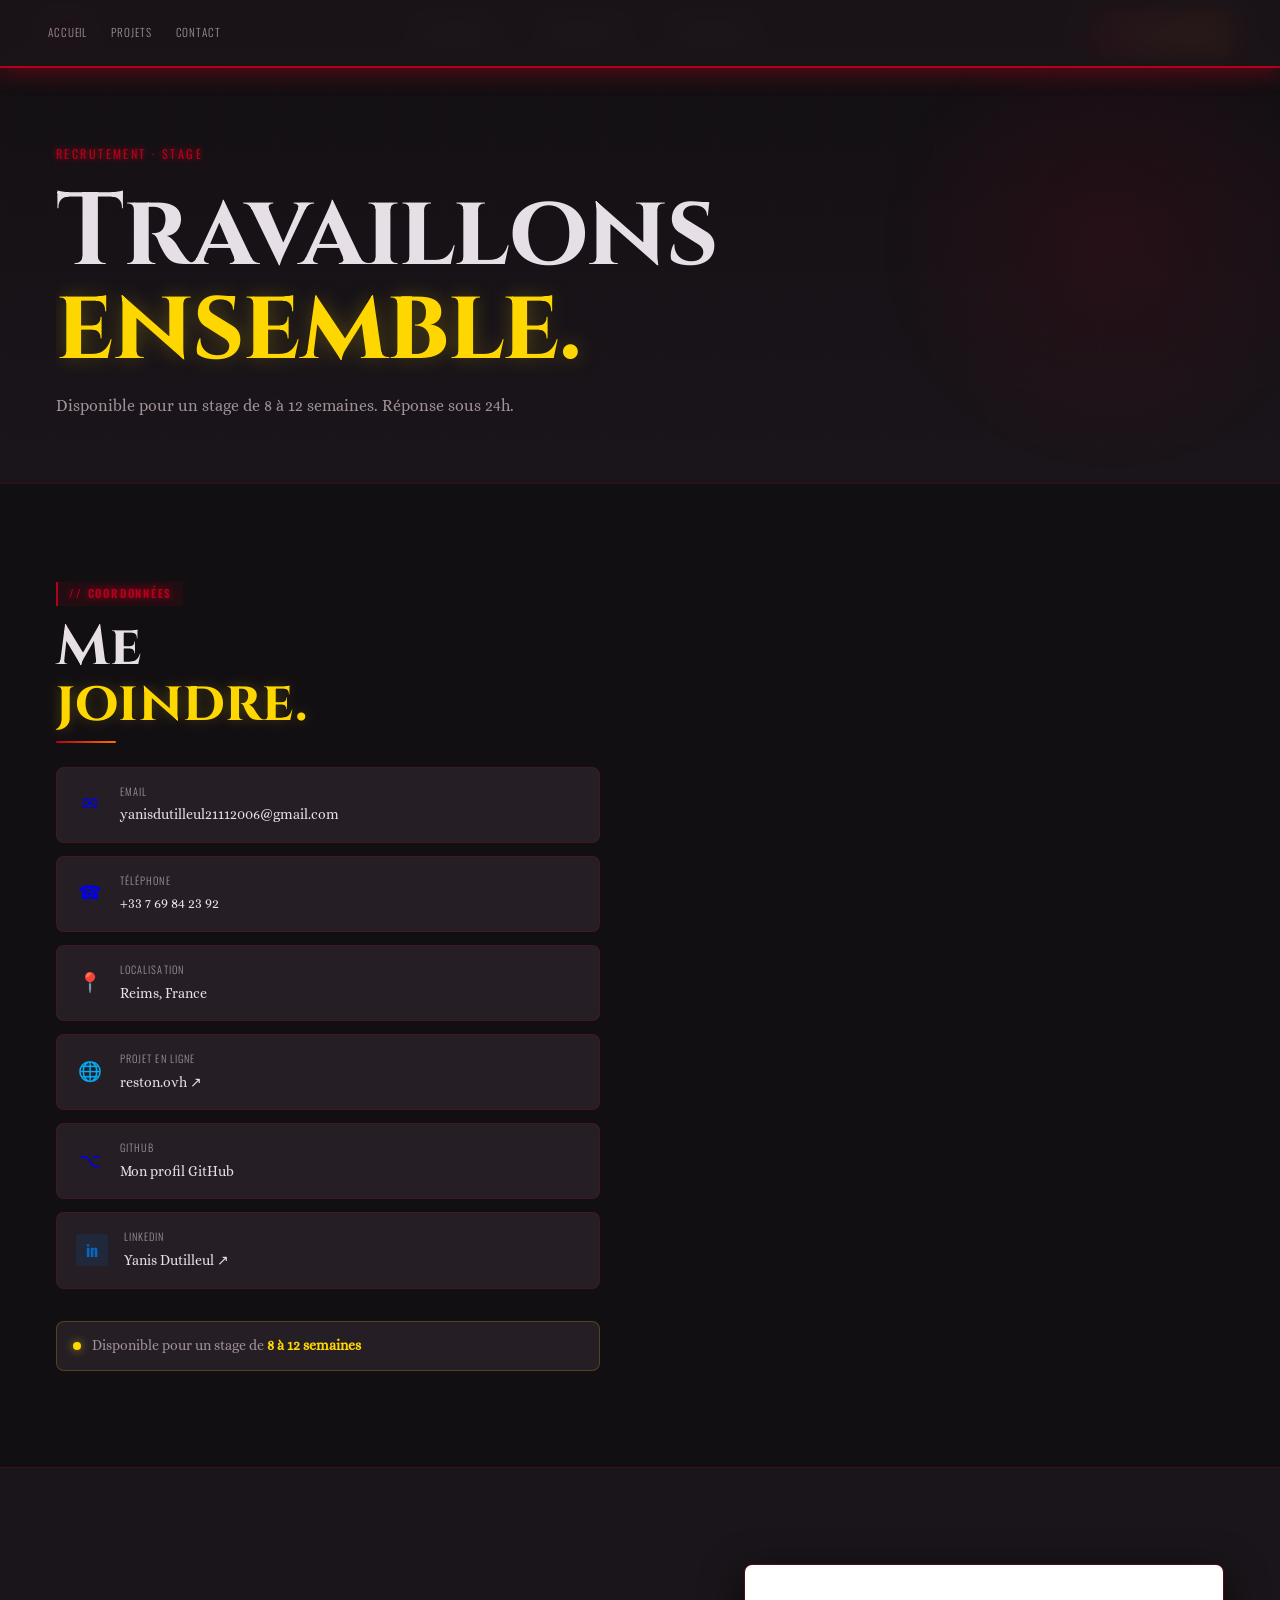
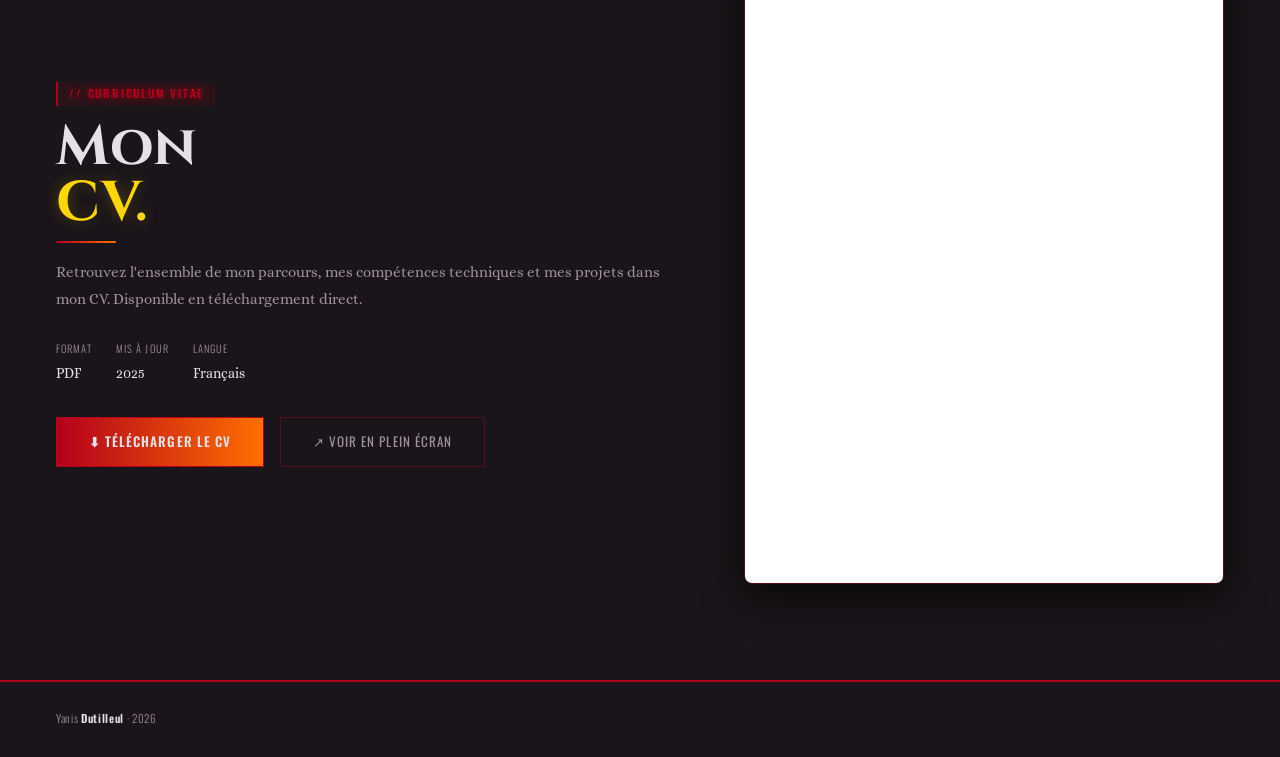
==== contact.html @ 612ac33b "feat(image): ajout de la favicon" ====
<!DOCTYPE html>
<html lang="fr">
<head>
  <meta charset="UTF-8" />
  <meta name="viewport" content="width=device-width, initial-scale=1.0" />
  <title>Yanis Dutilleul — Contact</title>
  <link href="https://fonts.googleapis.com/css2?family=Cinzel:wght@400;700&family=Oswald:wght@300;400;600&family=Alice&display=swap" rel="stylesheet" />
  <link rel="icon" type="image/x-icon" href="Logo Yanis-Photoroom.png">
  <link rel="stylesheet" href="style.css" />
</head>
<body>

  <!-- MOBILE NAV -->
  <div class="mobile-nav" id="mobileNav">
    <button class="mobile-close" id="mobileClose">✕</button>
    <a href="index.html">Accueil</a>
    <a href="projets.html">Projets</a>
    <a href="contact.html" class="active">Contact</a>
  </div>

  <!-- NAV -->
  <nav id="navbar">
    <a href="index.html" class="nav-logo">YD</a>
    <ul class="nav-links">
      <li><a href="index.html">Accueil</a></li>
      <li><a href="projets.html">Projets</a></li>
      <li><a href="contact.html" class="active">Contact</a></li>
    </ul>
    <a href="mailto:yanisdutilleul21112006@gmail.com" class="nav-cta">Me recruter</a>
    <button class="hamburger" id="hamburger" aria-label="Menu">
      <span></span><span></span><span></span>
    </button>
  </nav>

  <!-- ═══ PAGE HEADER ═══ -->
  <div class="page-header">
    <p class="hero-kicker">Recrutement · Stage</p>
    <h1 class="page-title">
      <span class="line-wrap"><span class="reveal-word">Travaillons</span></span>
      <span class="line-wrap"><span class="reveal-word delay-1">ensemble.</span></span>
    </h1>
    <p class="page-desc">Disponible pour un stage de 8 à 12 semaines. Réponse sous 24h.</p>
  </div>

  <!-- ═══ CONTACT ═══ -->
  <section id="contact-main">
    <div class="contact-grid">

      <!-- Infos directes -->
      <div class="contact-infos reveal">
        <div class="section-tag">// Coordonnées</div>
        <h2>Me<br><em>joindre.</em></h2>

        <div class="contact-cards">
          <a href="mailto:yanisdutilleul21112006@gmail.com" class="contact-card">
            <span class="cc-icon">✉</span>
            <div>
              <div class="cc-label">Email</div>
              <div class="cc-val">yanisdutilleul21112006@gmail.com</div>
            </div>
          </a>
          <a href="tel:+33769842392" class="contact-card">
            <span class="cc-icon">☎</span>
            <div>
              <div class="cc-label">Téléphone</div>
              <div class="cc-val">+33 7 69 84 23 92</div>
            </div>
          </a>
          <div class="contact-card no-link">
            <span class="cc-icon">📍</span>
            <div>
              <div class="cc-label">Localisation</div>
              <div class="cc-val">Reims, France</div>
            </div>
          </div>
          <a href="http://reston.ovh" target="_blank" class="contact-card">
            <span class="cc-icon">🌐</span>
            <div>
              <div class="cc-label">Projet en ligne</div>
              <div class="cc-val">reston.ovh ↗</div>
            </div>
          </a>
          <a href="https://github.com/Kisytloa" target="_blank" class="contact-card">
            <span class="cc-icon">⌥</span>
            <div>
              <div class="cc-label">GitHub</div>
              <div class="cc-val">Mon profil GitHub</div>
            </div>
          </a>
          <a href="https://www.linkedin.com/in/yanis-dutilleul-544088357/" target="_blank" class="contact-card contact-card--linkedin">
            <span class="cc-icon">in</span>
            <div>
              <div class="cc-label">LinkedIn</div>
              <div class="cc-val">Yanis Dutilleul ↗</div>
            </div>
          </a>
        </div>

        <div class="contact-dispo">
          <div class="dispo-dot"></div>
          <span>Disponible pour un stage de <strong>8 à 12 semaines</strong></span>
        </div>
      </div>
  </section>

  <!-- ═══ CV ═══ -->
  <section id="cv-section">
    <div class="cv-inner reveal">
      <div class="cv-text">
        <div class="section-tag">// Curriculum Vitae</div>
        <h2>Mon<br><em>CV.</em></h2>
        <p>Retrouvez l'ensemble de mon parcours, mes compétences techniques et mes projets dans mon CV. Disponible en téléchargement direct.</p>
        <div class="cv-meta">
          <div class="cv-meta-item">
            <span class="cv-meta-label">Format</span>
            <span class="cv-meta-val">PDF</span>
          </div>
          <div class="cv-meta-item">
            <span class="cv-meta-label">Mis à jour</span>
            <span class="cv-meta-val">2025</span>
          </div>
          <div class="cv-meta-item">
            <span class="cv-meta-label">Langue</span>
            <span class="cv-meta-val">Français</span>
          </div>
        </div>
        <div class="cv-actions">
          <a href="CV_Yanis_Dutilleul.pdf" download class="btn-fill">⬇ Télécharger le CV</a>
          <a href="CV_Yanis_Dutilleul.pdf" target="_blank" class="btn-outline">↗ Voir en plein écran</a>
        </div>
      </div>
      <div class="cv-preview">
        <div class="cv-frame">
          <iframe src="CV_Yanis_Dutilleul.pdf" title="CV Yanis Dutilleul"></iframe>
          <div class="cv-frame-overlay">
            <a href="CV_Yanis_Dutilleul.pdf" target="_blank" class="cv-open-btn">↗ Ouvrir</a>
          </div>
        </div>
      </div>
    </div>
  </section>

  <!-- FOOTER -->
  <footer>
    <span>Yanis <strong>Dutilleul</strong> · 2026</span>
    <nav class="footer-nav">
      <a href="index.html">Accueil</a>
      <a href="projets.html">Projets</a>
      <a href="contact.html">Contact</a>
    </nav>
  </footer>

  <script src="script.js"></script>
</body>
</html>
---- style.css ----
/* ════════════════════════════════════
   YANIS DUTILLEUL — style.css
   Palette : Lost Ark (rouge, doré, fond sombre)
════════════════════════════════════ */

*, *::before, *::after { box-sizing: border-box; margin: 0; padding: 0; }

:root {
  --primary:   #b3001b;
  --gold:      #ffd700;
  --accent:    #ff6f00;
  --bg:        #120f13;
  --card:      #1a151a;
  --input-bg:  #251f25;
  --border:    #b3001b;
  --text:      #e6e0e6;
  --muted:     #a09098;
  --shadow:    rgba(0,0,0,0.7);
  --cinzel:    'Cinzel', serif;
  --oswald:    'Oswald', sans-serif;
  --alice:     'Alice', serif;
}

html { scroll-behavior: smooth; }

body {
  background: var(--bg);
  color: var(--text);
  font-family: var(--alice);
  overflow-x: hidden;
  line-height: 1.6;
  position: relative;
}

/* Overlay texture */
body::before {
  content: '';
  position: fixed; inset: 0;
  background: radial-gradient(ellipse 80% 60% at 50% 0%, rgba(179,0,27,.08) 0%, transparent 60%);
  pointer-events: none; z-index: 0;
}

::-webkit-scrollbar { width: 4px; }
::-webkit-scrollbar-track { background: var(--bg); }
::-webkit-scrollbar-thumb { background: linear-gradient(var(--primary), var(--accent)); border-radius: 2px; }

/* ════════════════════════════════════
   NAVIGATION
════════════════════════════════════ */
nav {
  position: fixed; top: 0; left: 0; right: 0; z-index: 100;
  display: grid;
  grid-template-columns: auto 1fr auto;
  align-items: center;
  gap: 2rem;
  padding: 0 3rem;
  height: 68px;
  background: #1a1418ee;
  backdrop-filter: blur(14px);
  border-bottom: 2px solid var(--primary);
  box-shadow: 0 2px 24px rgba(179,0,27,.3);
  transition: height .3s;
}
nav.scrolled { height: 54px; }

.nav-logo {
  font-family: var(--cinzel); font-size: 1.3rem; font-weight: 700;
  color: var(--primary); text-decoration: none; letter-spacing: .1em;
  text-shadow: 0 0 12px var(--primary);
  white-space: nowrap;
}

.nav-links {
  display: flex; gap: 0; list-style: none;
  justify-content: center;
}
.nav-links li a {
  font-family: var(--oswald); font-size: 1rem; font-weight: 500;
  color: #d4c8cc; text-decoration: none;
  letter-spacing: .16em; text-transform: uppercase;
  padding: 0 1.8rem;
  height: 68px; display: flex; align-items: center;
  transition: color .2s, background .2s;
  position: relative;
}
.nav-links li a::after {
  content: ''; position: absolute; bottom: 0; left: 1.8rem; right: 1.8rem;
  height: 2px;
  background: linear-gradient(90deg, var(--primary), var(--accent));
  transform: scaleX(0); transform-origin: center;
  transition: transform .25s ease;
}
.nav-links li a:hover {
  color: #fff;
  background: rgba(179,0,27,.1);
}
.nav-links li a.active {
  color: var(--gold);
  text-shadow: 0 0 10px rgba(255,215,0,.35);
}
.nav-links li a:hover::after,
.nav-links li a.active::after { transform: scaleX(1); }

.nav-cta {
  font-family: var(--oswald); font-size: .85rem; font-weight: 600;
  letter-spacing: .1em; text-transform: uppercase;
  padding: .65rem 1.5rem;
  background: linear-gradient(90deg, var(--primary), var(--accent));
  color: #fff; text-decoration: none;
  border: 1px solid var(--primary);
  white-space: nowrap;
  transition: transform .2s, box-shadow .2s;
}
.nav-cta:hover {
  transform: translateY(-2px);
  box-shadow: 0 6px 18px rgba(179,0,27,.5);
}

.hamburger {
  display: none; flex-direction: column; gap: 5px;
  background: none; border: none; cursor: pointer; padding: 4px;
}
.hamburger span { width: 22px; height: 2px; background: var(--text); display: block; transition: .3s; }

/* MOBILE NAV */
.mobile-nav {
  position: fixed; inset: 0; background: var(--bg); z-index: 200;
  display: flex; flex-direction: column; align-items: center; justify-content: center;
  gap: 2rem; transform: translateX(100%);
  transition: transform .4s cubic-bezier(.16,1,.3,1);
  border-left: 2px solid var(--border);
}
.mobile-nav.open { transform: translateX(0); }
.mobile-nav a {
  font-family: var(--cinzel); font-size: 1.8rem; font-weight: 700;
  color: var(--text); text-decoration: none; transition: color .2s, text-shadow .2s;
}
.mobile-nav a:hover { color: var(--primary); text-shadow: 0 0 10px var(--primary); }
.mobile-close {
  position: absolute; top: 1.5rem; right: 1.5rem;
  font-size: 1.3rem; color: var(--muted);
  background: none; border: none; cursor: pointer; font-family: var(--oswald);
}

/* ════════════════════════════════════
   HERO
════════════════════════════════════ */
#hero {
  min-height: 100vh;
  display: flex; flex-direction: column; justify-content: center;
  padding: 9rem 3.5rem 5rem;
  position: relative; overflow: hidden;
  background: linear-gradient(180deg, #120f13 0%, #1a151a 100%);
}

/* Halo rouge derrière le nom */
#hero::after {
  content: '';
  position: absolute; left: -50px; top: 50%; transform: translateY(-50%);
  width: 600px; height: 600px; border-radius: 50%;
  background: radial-gradient(circle, rgba(179,0,27,.12) 0%, transparent 65%);
  pointer-events: none;
}

/* Grille fine */
#hero::before {
  content: '';
  position: absolute; inset: 0;
  background-image:
    linear-gradient(rgba(179,0,27,.04) 1px, transparent 1px),
    linear-gradient(90deg, rgba(179,0,27,.04) 1px, transparent 1px);
  background-size: 55px 55px;
}

.hero-kicker {
  font-family: var(--oswald); font-size: .76rem; font-weight: 400;
  color: var(--primary); letter-spacing: .2em; text-transform: uppercase;
  margin-bottom: 1.4rem;
  opacity: 0; animation: up .6s .1s forwards;
  text-shadow: 0 0 6px var(--primary);
}

h1 {
  font-family: var(--cinzel);
  font-size: clamp(3.8rem, 9vw, 8rem);
  font-weight: 700; line-height: .92; letter-spacing: -.01em;
  margin-bottom: 1.5rem; color: var(--text);
  position: relative; z-index: 1;
}
.line-wrap { display: block; overflow: hidden; }
.reveal-word {
  display: inline-block; transform: translateY(110%);
  animation: slideUp .85s cubic-bezier(.16,1,.3,1) forwards;
}
.delay-1 { animation-delay: .14s; }
/* Dutilleul en doré */
.line-wrap:last-child .reveal-word {
  color: var(--gold);
  text-shadow: 0 0 20px rgba(255,215,0,.3);
}

.hero-role {
  font-family: var(--alice); font-size: 1rem; color: var(--muted); line-height: 1.6;
  margin-bottom: .5rem; position: relative; z-index: 1;
  opacity: 0; animation: up .6s .4s forwards;
}
.hero-seek {
  font-family: var(--oswald); font-size: .82rem; font-weight: 600;
  color: var(--accent); letter-spacing: .1em; text-transform: uppercase;
  margin-bottom: 2.5rem; position: relative; z-index: 1;
  opacity: 0; animation: up .6s .5s forwards;
}

.hero-actions {
  display: flex; gap: 1rem; flex-wrap: wrap;
  position: relative; z-index: 1;
  opacity: 0; animation: up .6s .65s forwards;
}
.btn-fill {
  padding: .85rem 2rem;
  background: linear-gradient(90deg, var(--primary), var(--accent));
  color: var(--text); font-family: var(--oswald); font-size: .82rem; font-weight: 600;
  letter-spacing: .08em; text-transform: uppercase; text-decoration: none;
  border: 1px solid var(--primary);
  transition: transform .2s, box-shadow .2s;
}
.btn-fill:hover { transform: translateY(-2px); box-shadow: 0 8px 24px rgba(179,0,27,.45); }

.btn-outline {
  padding: .85rem 2rem;
  border: 1px solid rgba(179,0,27,.4); color: var(--muted);
  font-family: var(--oswald); font-size: .82rem; font-weight: 400;
  letter-spacing: .08em; text-transform: uppercase; text-decoration: none;
  transition: border-color .2s, color .2s;
}
.btn-outline:hover { border-color: var(--gold); color: var(--gold); }

.hero-badge {
  position: absolute; bottom: 2.5rem; left: 3.5rem;
  display: flex; align-items: center; gap: 1rem;
  font-family: var(--oswald); font-size: .65rem; font-weight: 400;
  color: var(--muted); letter-spacing: .2em; text-transform: uppercase;
  opacity: 0; animation: up .6s 1s forwards;
}
.badge-dot { color: var(--gold); }

/* ════════════════════════════════════
   SECTIONS COMMUNES
════════════════════════════════════ */
section { padding: 6rem 3.5rem; position: relative; z-index: 1; }
#about    { background: var(--card); }
#projects { background: var(--bg); }
#skills   { background: var(--card); }
#contact  { background: var(--bg); }

.section-tag {
  display: inline-block;
  font-family: var(--oswald); font-size: .7rem; font-weight: 600;
  color: var(--primary); letter-spacing: .16em; text-transform: uppercase;
  margin-bottom: .8rem;
  padding: .2rem .7rem;
  background: rgba(179,0,27,.1);
  border-left: 2px solid var(--primary);
  text-shadow: 0 0 6px var(--primary);
}

h2 {
  font-family: var(--cinzel);
  font-size: clamp(2rem, 5vw, 3.5rem);
  font-weight: 700; line-height: 1.0; letter-spacing: .01em;
  margin-bottom: 1rem; color: var(--text);
}
h2 em { font-style: normal; color: var(--gold); text-shadow: 0 0 14px rgba(255,215,0,.25); }

h2::after {
  content: ''; display: block; width: 60px; height: 2px;
  background: linear-gradient(90deg, var(--primary), var(--accent));
  margin-top: .6rem; border-radius: 2px;
}

.section-desc {
  font-family: var(--alice); font-size: .92rem; color: var(--muted);
  line-height: 1.7; max-width: 520px; margin-bottom: 3.5rem;
}

.reveal { opacity: 0; transform: translateY(20px); transition: opacity .6s, transform .6s; }
.reveal.visible { opacity: 1; transform: translateY(0); }

/* ════════════════════════════════════
   ABOUT
════════════════════════════════════ */
.about-grid {
  display: grid; grid-template-columns: 1fr 1fr;
  gap: 4rem; margin-top: 2rem; align-items: start;
}

.about-left p {
  font-family: var(--alice); font-size: .94rem; color: var(--muted);
  line-height: 1.85; margin-bottom: 1rem;
}
.about-left strong { color: var(--text); }
strong.gold { color: var(--gold); }

.info-table {
  background: var(--input-bg); border: 1px solid rgba(179,0,27,.3);
  border-radius: 10px; overflow: hidden; margin-bottom: 1.5rem;
  box-shadow: 0 4px 16px var(--shadow);
}
.info-row {
  display: flex; justify-content: space-between; align-items: center;
  padding: .7rem 1rem; border-bottom: 1px solid rgba(255,255,255,.06);
}
.info-row:last-child { border-bottom: none; }
.info-k {
  font-family: var(--oswald); font-size: .68rem; font-weight: 400;
  color: var(--muted); letter-spacing: .08em; text-transform: uppercase;
}
.info-v { font-family: var(--alice); font-size: .86rem; color: var(--text); }
.info-v.gold { color: var(--gold); font-weight: 700; }
.info-v.small { font-size: .74rem; }

.langs { margin-bottom: 1.5rem; display: flex; flex-direction: column; gap: .85rem; }
.lang-row {
  display: grid; grid-template-columns: 72px 1fr 36px;
  align-items: center; gap: .8rem;
  font-family: var(--alice); font-size: .82rem; color: var(--text);
}
.lang-track { height: 3px; background: rgba(255,255,255,.08); border-radius: 2px; overflow: hidden; }
.lang-bar {
  height: 100%; width: 0; border-radius: 2px;
  background: linear-gradient(90deg, var(--primary), var(--gold));
  transition: width 1s cubic-bezier(.16,1,.3,1);
}
.lang-lvl { font-family: var(--oswald); font-size: .66rem; font-weight: 600; color: var(--gold); text-align: right; }

.soft-skills { display: flex; flex-wrap: wrap; gap: .5rem; margin-bottom: 1rem; }
.soft-skills span {
  font-family: var(--oswald); font-size: .7rem; font-weight: 400;
  padding: .35rem .85rem;
  background: var(--input-bg); border: 1px solid rgba(179,0,27,.35);
  color: var(--muted); letter-spacing: .04em; border-radius: 6px;
  transition: border-color .2s, color .2s, box-shadow .2s;
}
.soft-skills span:hover { border-color: var(--gold); color: var(--gold); box-shadow: 0 0 8px rgba(255,215,0,.2); }

.interests { display: flex; flex-wrap: wrap; gap: .5rem; }
.interests span {
  font-family: var(--oswald); font-size: .7rem; font-weight: 400;
  padding: .35rem .85rem;
  background: var(--input-bg); border: 1px solid rgba(255,255,255,.08);
  color: var(--muted); border-radius: 6px;
  transition: border-color .2s, color .2s;
}
.interests span:hover { border-color: var(--accent); color: var(--accent); }

/* ════════════════════════════════════
   PROJECTS
════════════════════════════════════ */
.projects-list { display: flex; flex-direction: column; margin-top: 2rem; }

.proj-item {
  display: grid; grid-template-columns: 64px 1fr;
  gap: 2rem; padding: 2.5rem 0;
  border-top: 1px solid rgba(179,0,27,.25);
  transition: background .2s;
}
.proj-item:last-child { border-bottom: 1px solid rgba(179,0,27,.25); }
.proj-item:hover { background: rgba(179,0,27,.04); }

.proj-num {
  font-family: var(--cinzel); font-size: 2.2rem; font-weight: 700;
  color: rgba(179,0,27,.2); line-height: 1; padding-top: .3rem;
  transition: color .2s, text-shadow .2s;
}
.proj-item:hover .proj-num { color: var(--primary); text-shadow: 0 0 10px var(--primary); }

.proj-tags { display: flex; gap: .4rem; flex-wrap: wrap; margin-bottom: .8rem; }
.ptag {
  font-family: var(--oswald); font-size: .62rem; font-weight: 600;
  padding: .2rem .6rem; letter-spacing: .06em; text-transform: uppercase; border-radius: 4px;
}
.ptag:nth-child(1) { background: rgba(179,0,27,.15); color: var(--primary); border: 1px solid rgba(179,0,27,.3); }
.ptag:nth-child(2) { background: rgba(255,215,0,.1);  color: var(--gold);    border: 1px solid rgba(255,215,0,.25); }
.ptag:nth-child(3) { background: rgba(255,111,0,.1);  color: var(--accent);  border: 1px solid rgba(255,111,0,.25); }

.proj-body h3 {
  font-family: var(--cinzel); font-size: 1.3rem; font-weight: 700;
  color: var(--text); margin-bottom: .7rem;
}
.proj-body p {
  font-family: var(--alice); font-size: .88rem; color: var(--muted);
  line-height: 1.8; margin-bottom: 1.1rem; max-width: 620px;
}

.proj-stack { display: flex; flex-wrap: wrap; gap: .4rem; margin-bottom: .9rem; }
.proj-stack span {
  font-family: var(--oswald); font-size: .65rem; font-weight: 400;
  padding: .22rem .6rem;
  background: var(--input-bg); border: 1px solid rgba(255,255,255,.1);
  color: var(--muted); border-radius: 4px;
  transition: border-color .2s, color .2s;
}
.proj-stack span:hover { border-color: var(--gold); color: var(--gold); }

.proj-link {
  font-family: var(--oswald); font-size: .78rem; font-weight: 600;
  color: var(--gold); text-decoration: none; letter-spacing: .04em;
  text-shadow: 0 0 8px rgba(255,215,0,.3);
  transition: opacity .2s;
}
.proj-link:hover { opacity: .7; }

/* ════════════════════════════════════
   SKILLS
════════════════════════════════════ */
.skills-grid {
  display: grid; grid-template-columns: repeat(3, 1fr);
  gap: 1.2rem; margin: 2rem 0 2.5rem;
}

.skill-bloc {
  background: var(--input-bg);
  border: 1px solid rgba(179,0,27,.3);
  border-radius: 10px; padding: 1.6rem;
  box-shadow: 0 4px 16px var(--shadow);
  transition: border-color .2s, box-shadow .2s;
}
.skill-bloc:hover {
  border-color: var(--primary);
  box-shadow: 0 6px 24px rgba(179,0,27,.25);
}

.skill-bloc-title {
  font-family: var(--oswald); font-size: .72rem; font-weight: 600;
  letter-spacing: .1em; text-transform: uppercase;
  color: var(--primary); text-shadow: 0 0 6px var(--primary);
  margin-bottom: 1rem; padding-bottom: .6rem;
  border-bottom: 1px solid rgba(179,0,27,.25);
}

.tags-wrap { display: flex; flex-wrap: wrap; gap: .4rem; }
.tags-wrap span {
  font-family: var(--oswald); font-size: .68rem; font-weight: 400;
  padding: .28rem .65px; padding: .28rem .65rem;
  background: var(--card); border: 1px solid rgba(255,255,255,.08);
  color: var(--muted); border-radius: 4px; transition: all .2s;
}
.tags-wrap span:hover { border-color: var(--gold); color: var(--gold); box-shadow: 0 0 6px rgba(255,215,0,.15); }

/* Barres */
.bars {
  display: flex; flex-direction: column; gap: 1.1rem;
  background: var(--input-bg); border: 1px solid rgba(179,0,27,.25);
  padding: 2rem; border-radius: 10px; margin-bottom: 3rem;
  box-shadow: 0 4px 16px var(--shadow);
}
.bar-meta {
  display: flex; justify-content: space-between;
  font-family: var(--oswald); font-size: .78rem; font-weight: 400;
  color: var(--text); margin-bottom: .45rem;
}
.bar-pct { color: var(--gold); font-weight: 600; }
.bar-track { height: 3px; background: rgba(255,255,255,.08); border-radius: 2px; overflow: hidden; }
.bar-fill {
  height: 100%; width: 0; border-radius: 2px;
  background: linear-gradient(90deg, var(--primary), var(--gold));
  transition: width 1.1s cubic-bezier(.16,1,.3,1);
}

/* Formation */
.formation { border-top: 1px solid rgba(179,0,27,.25); padding-top: 3rem; }
.form-list { display: flex; flex-direction: column; gap: 2rem; }
.form-item { display: grid; grid-template-columns: 130px 1fr; gap: 2rem; align-items: start; }
.form-year {
  font-family: var(--oswald); font-size: .75rem; font-weight: 600;
  color: var(--gold); padding-top: .2rem; text-shadow: 0 0 6px rgba(255,215,0,.2);
}
.form-title {
  font-family: var(--cinzel); font-size: 1.05rem; font-weight: 700;
  color: var(--text); margin-bottom: .3rem;
}
.form-sub { font-family: var(--alice); font-size: .82rem; color: var(--muted); line-height: 1.6; }

/* ════════════════════════════════════
   CONTACT
════════════════════════════════════ */
#contact { text-align: center; }

#contact::before {
  content: '';
  position: absolute; inset: 0;
  background: radial-gradient(circle at 50% 50%, rgba(179,0,27,.06) 0%, transparent 65%);
  pointer-events: none;
}

.contact-title {
  font-family: var(--cinzel);
  font-size: clamp(2.5rem, 7vw, 5.5rem);
  font-weight: 700; line-height: .95; margin-bottom: 1.5rem; color: var(--text);
}
.contact-title em { font-style: normal; color: var(--gold); text-shadow: 0 0 20px rgba(255,215,0,.25); }
.contact-desc { font-family: var(--alice); font-size: .95rem; color: var(--muted); line-height: 1.8; margin-bottom: 2.5rem; }

.contact-links { display: flex; justify-content: center; flex-wrap: wrap; gap: .8rem; }
.cta-link {
  font-family: var(--oswald); font-size: .78rem; font-weight: 400;
  padding: .85rem 1.7rem;
  background: var(--input-bg); border: 1px solid rgba(179,0,27,.35);
  color: var(--muted); text-decoration: none; letter-spacing: .05em; border-radius: 8px;
  transition: border-color .2s, color .2s, box-shadow .2s;
}
.cta-link:hover { border-color: var(--gold); color: var(--gold); box-shadow: 0 0 12px rgba(255,215,0,.2); }
.cta-link.primary {
  background: linear-gradient(90deg, var(--primary), var(--accent));
  color: var(--text); border-color: var(--primary); font-weight: 600;
}
.cta-link.primary:hover { box-shadow: 0 6px 20px rgba(179,0,27,.45); color: var(--text); border-color: var(--gold); }

/* ════════════════════════════════════
   FOOTER
════════════════════════════════════ */
footer {
  padding: 1.8rem 3.5rem;
  background: var(--card);
  border-top: 2px solid var(--border);
  display: flex; justify-content: space-between; align-items: center;
  font-family: var(--oswald); font-size: .7rem; font-weight: 300;
  color: var(--muted); letter-spacing: .06em;
  box-shadow: 0 -4px 14px var(--shadow);
}
footer strong { color: var(--text); font-weight: 600; }
.footer-motto { color: var(--gold); letter-spacing: .18em; text-shadow: 0 0 6px rgba(255,215,0,.2); }

/* ════════════════════════════════════
   ANIMATIONS
════════════════════════════════════ */
@keyframes slideUp { to { transform: translateY(0); } }
@keyframes up { from { opacity: 0; transform: translateY(14px); } to { opacity: 1; transform: translateY(0); } }

/* ════════════════════════════════════
   RESPONSIVE
════════════════════════════════════ */
@media (max-width: 1000px) {
  .skills-grid { grid-template-columns: 1fr 1fr; }
}
@media (max-width: 820px) {
  nav { padding: 0 1.5rem; height: 56px; }
  nav.scrolled { height: 48px; }
  .nav-links, .nav-cta { display: none; }
  .hamburger { display: flex; }
  #hero { padding: 7rem 1.5rem 5rem; }
  section { padding: 4.5rem 1.5rem; }
  .about-grid { grid-template-columns: 1fr; gap: 2.5rem; }
  .proj-item { grid-template-columns: 1fr; gap: .4rem; }
  .proj-num  { font-size: 1.3rem; }
  .skills-grid { grid-template-columns: 1fr; }
  .form-item { grid-template-columns: 1fr; gap: .4rem; }
  footer { flex-direction: column; gap: .8rem; text-align: center; padding: 1.4rem; }
}
@media (max-width: 480px) {
  h1 { font-size: 3rem; }
  .hero-badge { display: none; }
  .contact-title { font-size: 2.2rem; }
}

/* ════════════════════════════════════
   PAGES INTERNES (projets / contact)
════════════════════════════════════ */

/* ── Page header ── */
.page-header {
  padding: 9rem 3.5rem 4rem;
  background: linear-gradient(180deg, #120f13 0%, #1a151a 100%);
  position: relative; overflow: hidden;
  border-bottom: 1px solid rgba(179,0,27,.25);
}
.page-header::before {
  content: '';
  position: absolute; inset: 0;
  background-image:
    linear-gradient(rgba(179,0,27,.04) 1px, transparent 1px),
    linear-gradient(90deg, rgba(179,0,27,.04) 1px, transparent 1px);
  background-size: 55px 55px;
}
.page-header::after {
  content: '';
  position: absolute; right: -80px; top: 50%; transform: translateY(-50%);
  width: 500px; height: 500px; border-radius: 50%;
  background: radial-gradient(circle, rgba(179,0,27,.1) 0%, transparent 65%);
  pointer-events: none;
}
.page-title {
  font-family: var(--cinzel);
  font-size: clamp(3.5rem, 8vw, 7rem);
  font-weight: 700; line-height: .92; letter-spacing: -.01em;
  margin-bottom: 1.2rem; color: var(--text);
  position: relative; z-index: 1;
}
.page-title .line-wrap:last-child .reveal-word {
  color: var(--gold);
  text-shadow: 0 0 20px rgba(255,215,0,.25);
}
.page-desc {
  font-family: var(--alice); font-size: 1rem; color: var(--muted);
  line-height: 1.6; position: relative; z-index: 1;
  opacity: 0; animation: up .6s .5s forwards;
}

/* ── Formation (section séparée) ── */
#formation { background: var(--bg); }
.form-list { display: flex; flex-direction: column; gap: 2rem; margin-top: 1.5rem; }
.form-item {
  display: grid; grid-template-columns: 140px 1fr;
  gap: 2rem; align-items: start;
  padding: 1.5rem; background: var(--input-bg);
  border: 1px solid rgba(179,0,27,.2); border-radius: 8px;
  transition: border-color .2s;
}
.form-item:hover { border-color: var(--primary); }
.form-year {
  font-family: var(--oswald); font-size: .78rem; font-weight: 600;
  color: var(--gold); padding-top: .2rem;
  text-shadow: 0 0 6px rgba(255,215,0,.2);
}
.form-title {
  font-family: var(--cinzel); font-size: 1rem; font-weight: 700;
  color: var(--text); margin-bottom: .3rem;
}
.form-sub { font-family: var(--alice); font-size: .82rem; color: var(--muted); line-height: 1.6; }

/* ── Détails projets ── */
.proj-details { margin: 1rem 0 1.2rem; display: flex; flex-direction: column; gap: .55rem; }
.proj-detail-item {
  display: flex; gap: .7rem; align-items: flex-start;
  font-family: var(--alice); font-size: .85rem; color: var(--muted); line-height: 1.7;
}
.detail-bullet { color: var(--primary); flex-shrink: 0; margin-top: .1rem; font-size: .7rem; }
.proj-detail-item strong { color: var(--text); }

/* ── CTA projets ── */
.projects-cta {
  padding: 5rem 3.5rem; background: var(--card);
  text-align: center;
  border-top: 1px solid rgba(179,0,27,.25);
}
.cta-text {
  font-family: var(--cinzel); font-size: 1.8rem; font-weight: 700;
  color: var(--text); margin-bottom: 2rem;
}
.projects-cta .btn-fill { display: inline-block; }

/* ── Footer nav ── */
.footer-nav {
  display: flex; gap: 1.5rem;
}
.footer-nav a {
  font-family: var(--oswald); font-size: .7rem; font-weight: 300;
  color: var(--muted); text-decoration: none; letter-spacing: .08em;
  text-transform: uppercase; transition: color .2s;
}
.footer-nav a:hover { color: var(--gold); }

/* ════════════════════════════════════
   CONTACT PAGE
════════════════════════════════════ */
#contact-main { background: var(--bg); }

.contact-grid {
  display: grid; grid-template-columns: 1fr 1fr;
  gap: 5rem; align-items: start;
}

/* Cards coordonnées */
.contact-cards { display: flex; flex-direction: column; gap: .8rem; margin: 1.5rem 0 2rem; }

.contact-card {
  display: flex; align-items: center; gap: 1rem;
  padding: 1rem 1.2rem;
  background: var(--input-bg); border: 1px solid rgba(179,0,27,.2);
  border-radius: 8px; text-decoration: none;
  transition: border-color .2s, box-shadow .2s;
}
.contact-card:hover {
  border-color: var(--gold);
  box-shadow: 0 0 12px rgba(255,215,0,.15);
}
.contact-card.no-link { cursor: default; }
.contact-card.no-link:hover { border-color: rgba(179,0,27,.2); box-shadow: none; }

.cc-icon { font-size: 1.2rem; flex-shrink: 0; width: 28px; text-align: center; }
.cc-label {
  font-family: var(--oswald); font-size: .65rem; font-weight: 300;
  color: var(--muted); letter-spacing: .1em; text-transform: uppercase; margin-bottom: .2rem;
}
.cc-val { font-family: var(--alice); font-size: .88rem; color: var(--text); }

/* Dispo badge */
.contact-dispo {
  display: flex; align-items: center; gap: .7rem;
  font-family: var(--alice); font-size: .88rem; color: var(--muted);
  padding: .8rem 1rem; background: var(--input-bg);
  border: 1px solid rgba(255,215,0,.2); border-radius: 8px;
}
.contact-dispo strong { color: var(--gold); }
.dispo-dot {
  width: 8px; height: 8px; border-radius: 50%;
  background: var(--gold); flex-shrink: 0;
  box-shadow: 0 0 8px rgba(255,215,0,.6);
  animation: blink 2s infinite;
}
@keyframes blink { 0%,100% { opacity: 1; } 50% { opacity: .3; } }

/* Formulaire */
.contact-form { display: flex; flex-direction: column; gap: 0; margin-top: 1.5rem; }
.form-group { display: flex; flex-direction: column; margin-bottom: 1.1rem; }
.form-group label {
  font-family: var(--oswald); font-size: .7rem; font-weight: 400;
  color: var(--muted); letter-spacing: .1em; text-transform: uppercase;
  margin-bottom: .45rem;
}
.form-group input,
.form-group select,
.form-group textarea {
  background: var(--input-bg);
  border: 1px solid rgba(179,0,27,.25); border-radius: 8px;
  padding: .85rem 1rem;
  color: var(--text); font-family: var(--alice); font-size: .9rem;
  outline: none; transition: border-color .2s, box-shadow .2s;
  width: 100%;
}
.form-group input::placeholder,
.form-group textarea::placeholder { color: rgba(160,144,152,.5); }
.form-group input:focus,
.form-group select:focus,
.form-group textarea:focus {
  border-color: var(--primary);
  box-shadow: 0 0 10px rgba(179,0,27,.2);
}
.form-group select option { background: var(--card); }
.form-group textarea { resize: vertical; min-height: 140px; }

.form-submit { width: 100%; justify-content: center; margin-top: .5rem; }
.form-note {
  font-family: var(--alice); font-size: .75rem; color: var(--muted);
  text-align: center; margin-top: .8rem; font-style: italic; opacity: .7;
}

/* ════════════════════════════════════
   RESPONSIVE — pages internes
════════════════════════════════════ */
@media (max-width: 820px) {
  .page-header { padding: 7rem 1.5rem 3rem; }
  .contact-grid { grid-template-columns: 1fr; gap: 3rem; }
  .footer-nav { display: none; }
  .form-item { grid-template-columns: 1fr; gap: .5rem; }
  .projects-cta { padding: 3.5rem 1.5rem; }
  .cta-text { font-size: 1.3rem; }
}

/* ════════════════════════════════════
   PROJ-CARD (image + descriptif)
════════════════════════════════════ */
.proj-card {
  display: grid;
  grid-template-columns: 420px 1fr;
  gap: 3rem;
  padding: 3rem 0;
  border-top: 1px solid rgba(179,0,27,.25);
  align-items: start;
}
.proj-card:last-child { border-bottom: 1px solid rgba(179,0,27,.25); }

/* Image */
.proj-card-img {
  position: relative;
  border: 1px solid rgba(179,0,27,.3);
  border-radius: 8px;
  overflow: hidden;
  box-shadow: 0 8px 32px rgba(0,0,0,.6);
  flex-shrink: 0;
}
.proj-card-img img {
  width: 100%;
  display: block;
  transition: transform .4s ease;
  filter: brightness(.9);
}
.proj-card:hover .proj-card-img img {
  transform: scale(1.03);
  filter: brightness(1);
}
/* Overlay rouge au hover */
.proj-card-img::after {
  content: '';
  position: absolute; inset: 0;
  background: linear-gradient(
    180deg,
    transparent 50%,
    rgba(179,0,27,.35) 100%
  );
  pointer-events: none;
}

/* Numéro sur l'image */
.proj-card-num {
  position: absolute; top: 12px; left: 14px;
  font-family: var(--cinzel); font-size: 1.5rem; font-weight: 700;
  color: rgba(255,255,255,.9);
  text-shadow: 0 2px 8px rgba(0,0,0,.8);
  line-height: 1;
}

/* Corps du projet */
.proj-card-body { padding-top: .4rem; }
.proj-card-body h3 {
  font-family: var(--cinzel); font-size: 1.35rem; font-weight: 700;
  color: var(--text); margin-bottom: .7rem;
}
.proj-card-body p {
  font-family: var(--alice); font-size: .9rem; color: var(--muted);
  line-height: 1.8; margin-bottom: 1rem;
}

/* Sections académiques et personnelles */
#academiques { background: var(--card); }
#personnels  { background: var(--bg); }
#academiques .section-tag,
#personnels  .section-tag { margin-bottom: 1.5rem; }

/* Responsive proj-card */
@media (max-width: 1100px) {
  .proj-card { grid-template-columns: 340px 1fr; gap: 2rem; }
}
@media (max-width: 820px) {
  .proj-card {
    grid-template-columns: 1fr;
    gap: 1.5rem;
  }
  .proj-card-img { max-height: 220px; overflow: hidden; }
  .proj-card-img img { object-fit: cover; height: 220px; width: 100%; }
}

/* ════════════════════════════════════
   SECTION CV
════════════════════════════════════ */
#cv-section {
  background: var(--card);
  border-top: 1px solid rgba(179,0,27,.25);
}

.cv-inner {
  display: grid;
  grid-template-columns: 1fr 480px;
  gap: 4rem;
  align-items: center;
}

/* Texte gauche */
.cv-text p {
  font-family: var(--alice); font-size: .93rem;
  color: var(--muted); line-height: 1.8;
  margin-bottom: 1.8rem;
}

.cv-meta {
  display: flex; gap: 1.5rem; flex-wrap: wrap;
  margin-bottom: 2rem;
}
.cv-meta-item {
  display: flex; flex-direction: column; gap: .25rem;
}
.cv-meta-label {
  font-family: var(--oswald); font-size: .65rem; font-weight: 300;
  color: var(--muted); letter-spacing: .1em; text-transform: uppercase;
}
.cv-meta-val {
  font-family: var(--alice); font-size: .9rem; color: var(--text);
}

.cv-actions {
  display: flex; gap: 1rem; flex-wrap: wrap;
}

/* Preview iframe */
.cv-preview { position: relative; }

.cv-frame {
  position: relative;
  border: 1px solid rgba(179,0,27,.35);
  border-radius: 8px;
  overflow: hidden;
  box-shadow: 0 12px 40px rgba(0,0,0,.7);
  height: 620px;
}
.cv-frame iframe {
  width: 100%; height: 100%;
  border: none; display: block;
  background: #fff;
}

/* Overlay subtil sur la preview */
.cv-frame-overlay {
  position: absolute; inset: 0;
  background: linear-gradient(180deg, transparent 70%, rgba(0,0,0,.5) 100%);
  display: flex; align-items: flex-end; justify-content: center;
  padding-bottom: 1.2rem;
  opacity: 0; transition: opacity .3s;
  pointer-events: none;
}
.cv-frame:hover .cv-frame-overlay {
  opacity: 1;
  pointer-events: auto;
}
.cv-open-btn {
  font-family: var(--oswald); font-size: .78rem; font-weight: 600;
  color: #fff; text-decoration: none; letter-spacing: .08em;
  padding: .5rem 1.2rem;
  background: rgba(179,0,27,.8); border: 1px solid var(--primary);
  border-radius: 4px; transition: background .2s;
}
.cv-open-btn:hover { background: var(--primary); }

/* Responsive */
@media (max-width: 1100px) {
  .cv-inner { grid-template-columns: 1fr 380px; gap: 2.5rem; }
  .cv-frame  { height: 500px; }
}
@media (max-width: 820px) {
  .cv-inner { grid-template-columns: 1fr; gap: 2rem; }
  .cv-frame  { height: 420px; }
}

/* LinkedIn card */
.contact-card--linkedin .cc-icon {
  font-family: var(--oswald); font-size: 1rem; font-weight: 700;
  color: #0a66c2; background: rgba(10,102,194,.15);
  width: 32px; height: 32px; border-radius: 4px;
  display: flex; align-items: center; justify-content: center;
  flex-shrink: 0;
}
.contact-card--linkedin:hover {
  border-color: #0a66c2;
  box-shadow: 0 0 12px rgba(10,102,194,.25);
}
.contact-card--linkedin:hover .cc-val { color: #3b8fe8; }
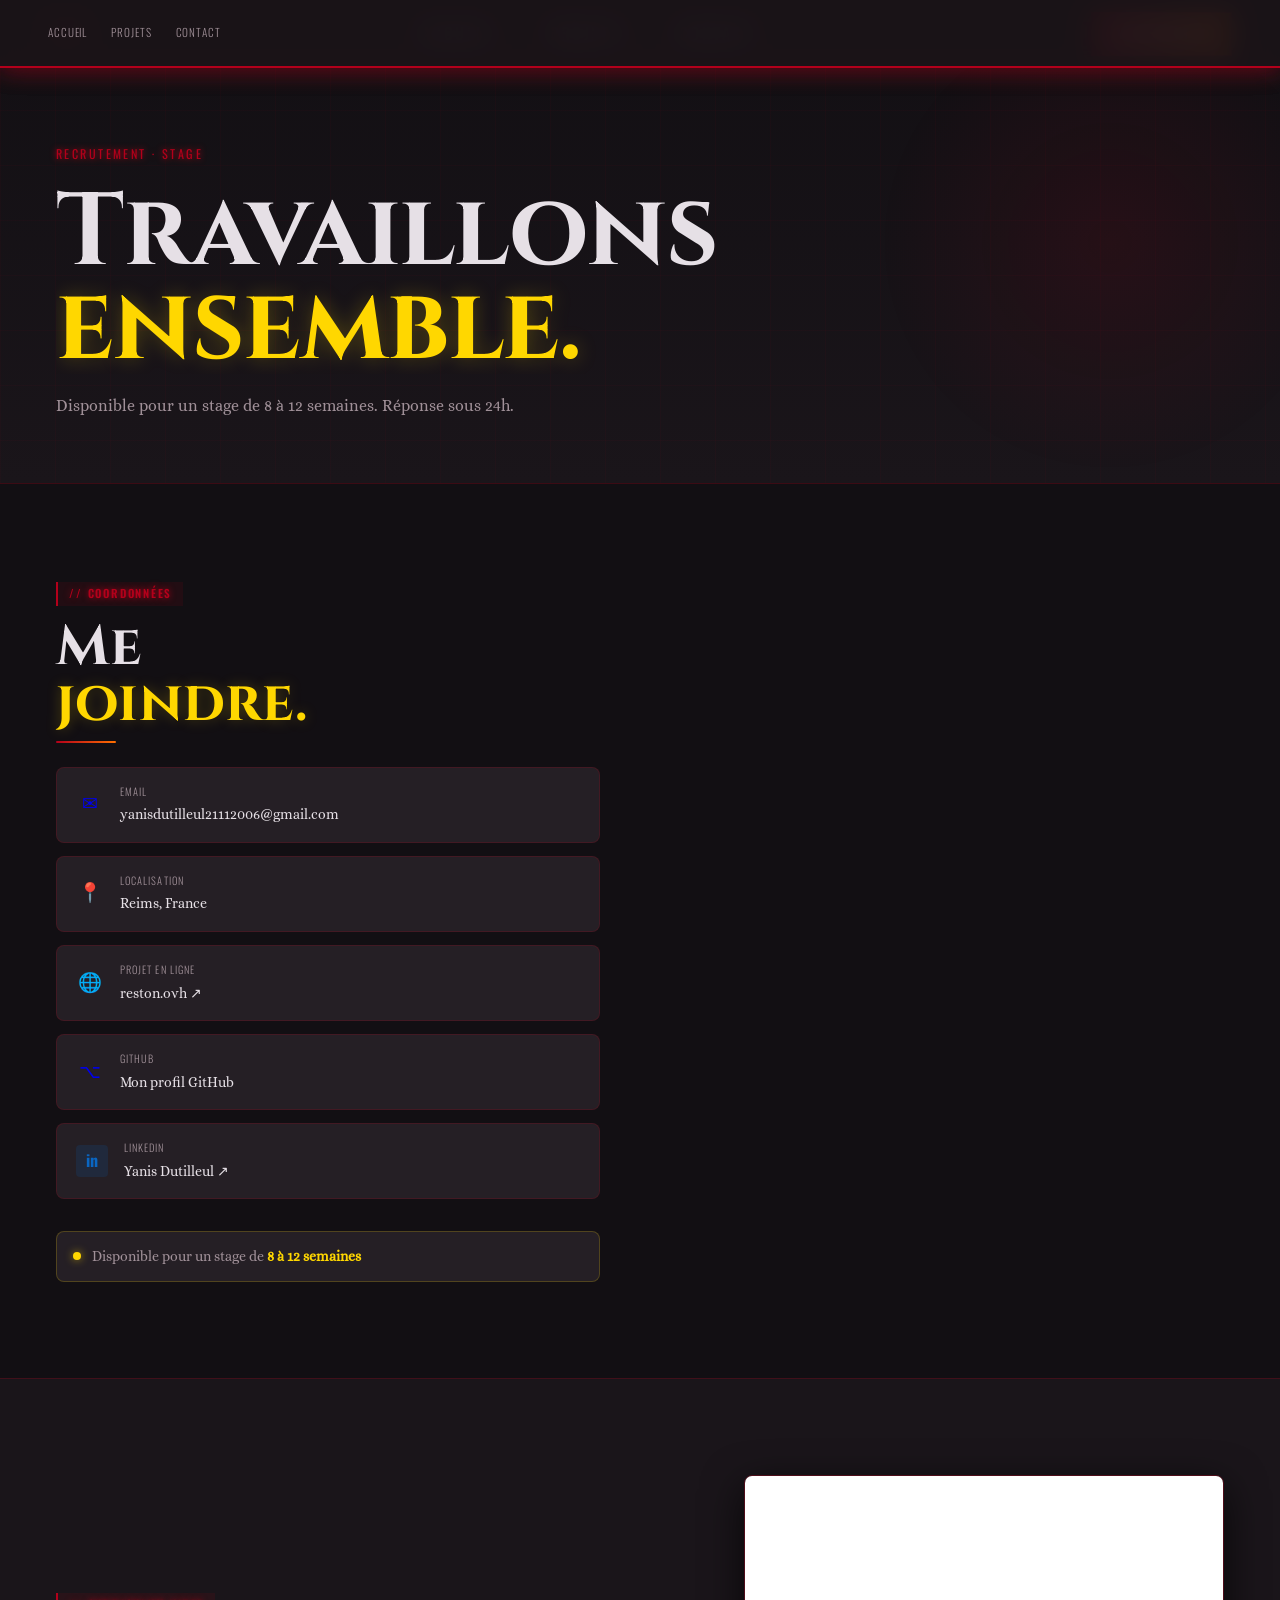
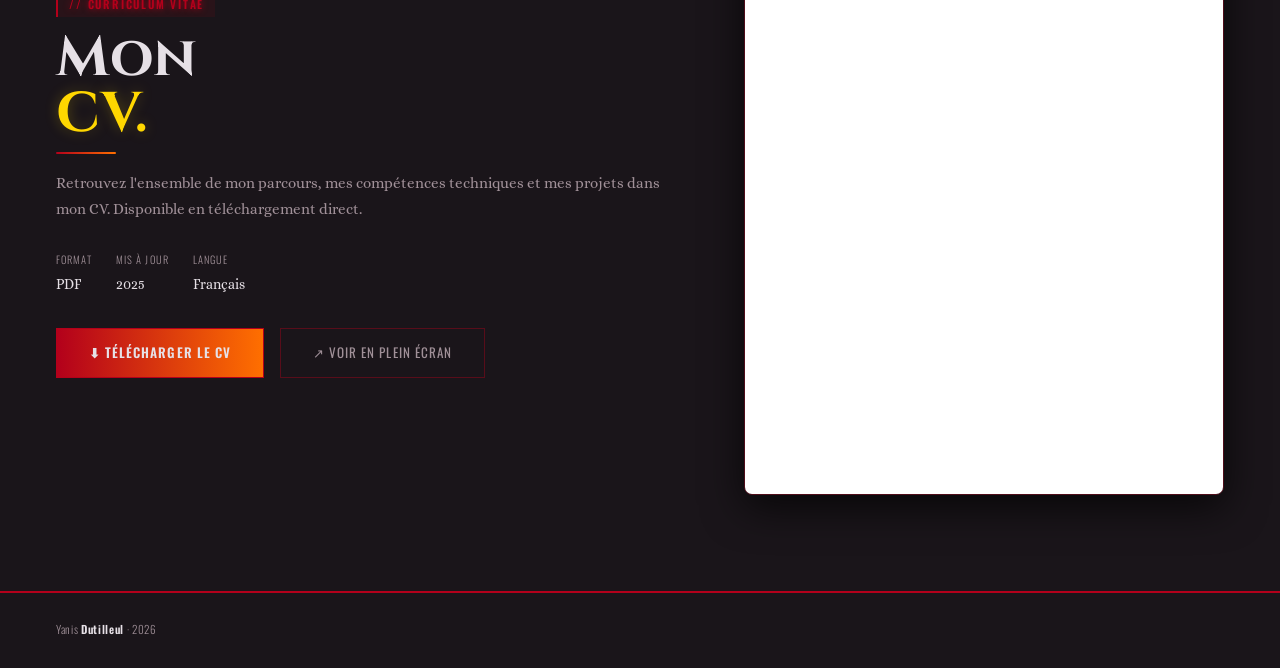
==== commit 48c02bfb: "Update contact.html" ====
--- a/contact.html
+++ b/contact.html
@@ -57,13 +57,6 @@
             <div>
               <div class="cc-label">Email</div>
               <div class="cc-val">yanisdutilleul21112006@gmail.com</div>
-            </div>
-          </a>
-          <a href="tel:+33769842392" class="contact-card">
-            <span class="cc-icon">☎</span>
-            <div>
-              <div class="cc-label">Téléphone</div>
-              <div class="cc-val">+33 7 69 84 23 92</div>
             </div>
           </a>
           <div class="contact-card no-link">
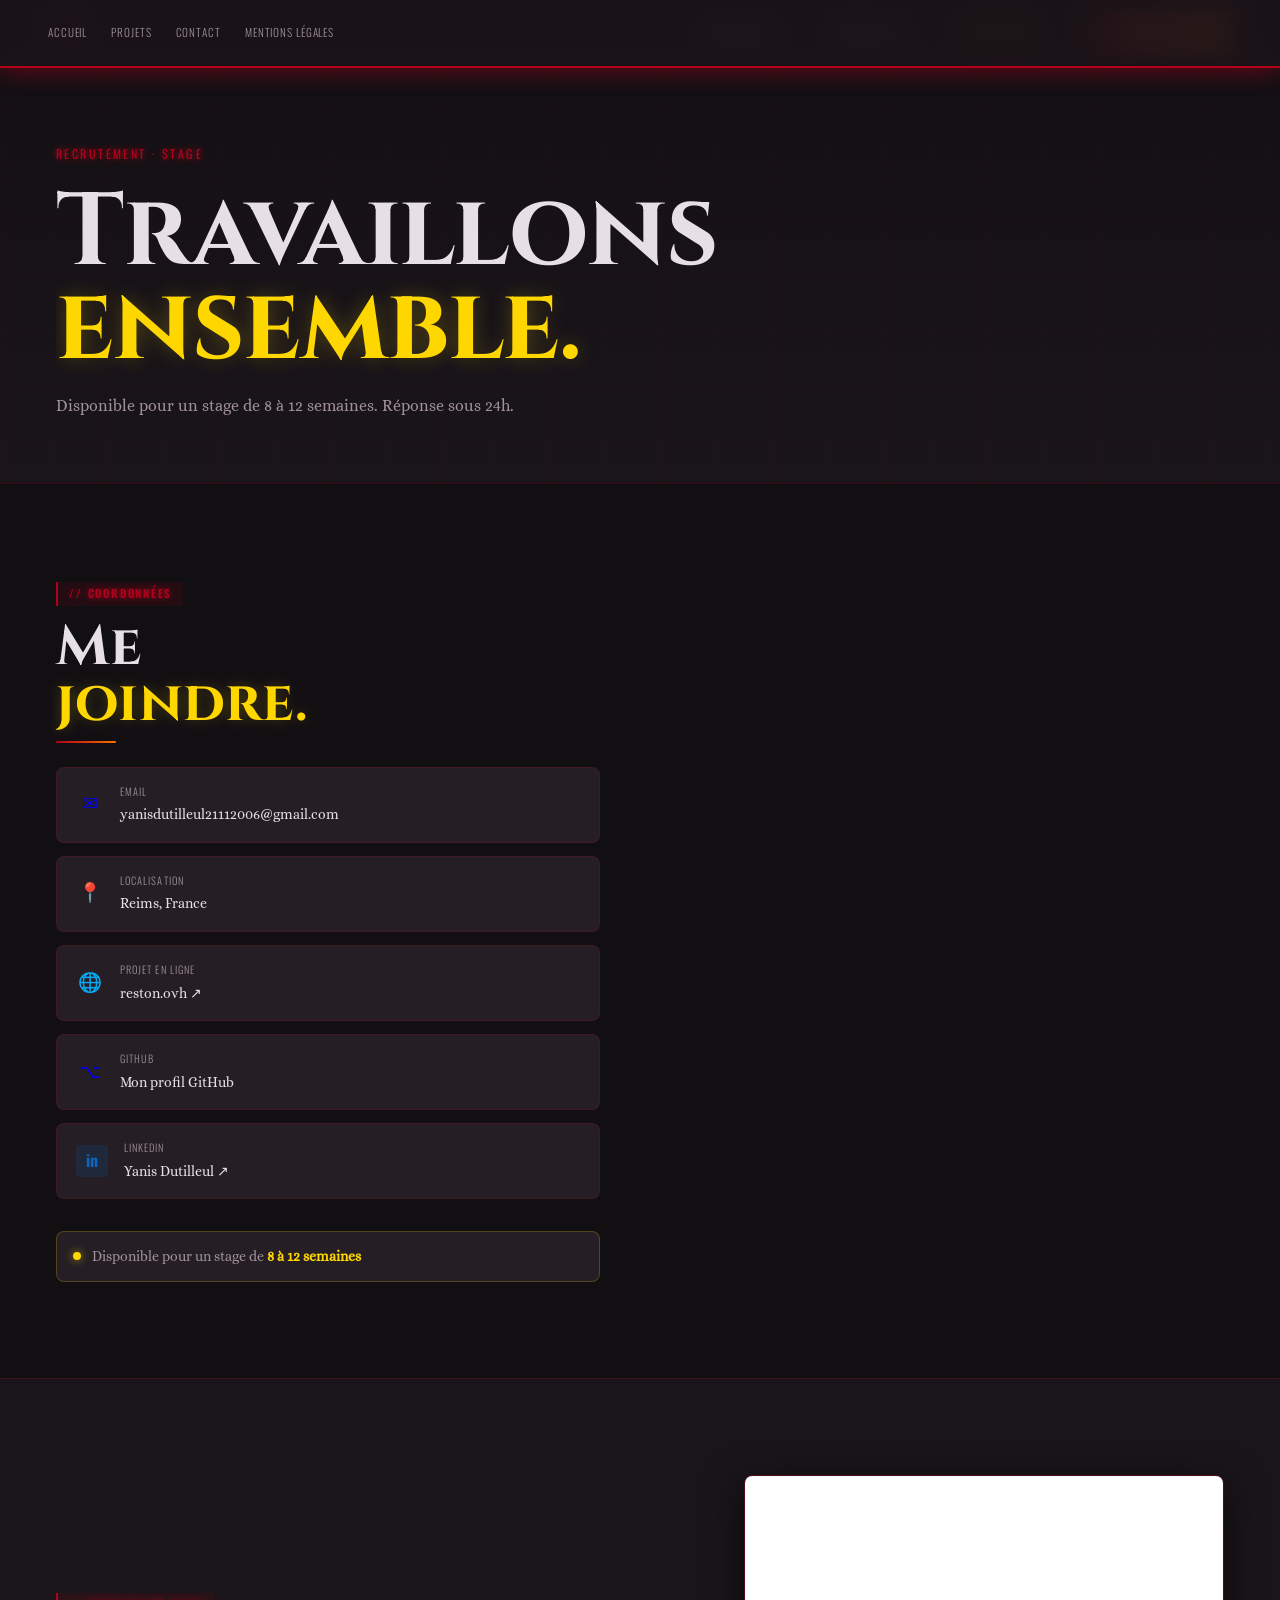
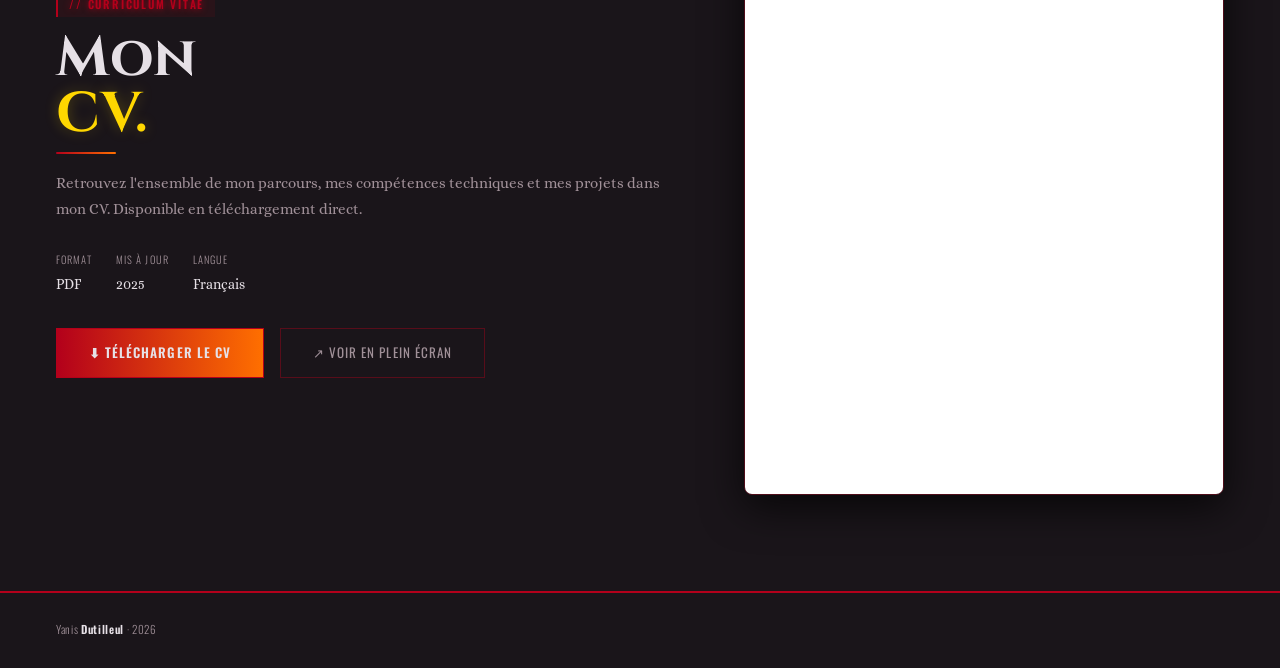
==== commit b367b077: "Add files via upload" ====
--- a/contact.html
+++ b/contact.html
@@ -1,148 +1,149 @@
-<!DOCTYPE html>
-<html lang="fr">
-<head>
-  <meta charset="UTF-8" />
-  <meta name="viewport" content="width=device-width, initial-scale=1.0" />
-  <title>Yanis Dutilleul — Contact</title>
-  <link href="https://fonts.googleapis.com/css2?family=Cinzel:wght@400;700&family=Oswald:wght@300;400;600&family=Alice&display=swap" rel="stylesheet" />
-  <link rel="icon" type="image/x-icon" href="Logo Yanis-Photoroom.png">
-  <link rel="stylesheet" href="style.css" />
-</head>
-<body>
-
-  <!-- MOBILE NAV -->
-  <div class="mobile-nav" id="mobileNav">
-    <button class="mobile-close" id="mobileClose">✕</button>
-    <a href="index.html">Accueil</a>
-    <a href="projets.html">Projets</a>
-    <a href="contact.html" class="active">Contact</a>
-  </div>
-
-  <!-- NAV -->
-  <nav id="navbar">
-    <a href="index.html" class="nav-logo">YD</a>
-    <ul class="nav-links">
-      <li><a href="index.html">Accueil</a></li>
-      <li><a href="projets.html">Projets</a></li>
-      <li><a href="contact.html" class="active">Contact</a></li>
-    </ul>
-    <a href="mailto:yanisdutilleul21112006@gmail.com" class="nav-cta">Me recruter</a>
-    <button class="hamburger" id="hamburger" aria-label="Menu">
-      <span></span><span></span><span></span>
-    </button>
-  </nav>
-
-  <!-- ═══ PAGE HEADER ═══ -->
-  <div class="page-header">
-    <p class="hero-kicker">Recrutement · Stage</p>
-    <h1 class="page-title">
-      <span class="line-wrap"><span class="reveal-word">Travaillons</span></span>
-      <span class="line-wrap"><span class="reveal-word delay-1">ensemble.</span></span>
-    </h1>
-    <p class="page-desc">Disponible pour un stage de 8 à 12 semaines. Réponse sous 24h.</p>
-  </div>
-
-  <!-- ═══ CONTACT ═══ -->
-  <section id="contact-main">
-    <div class="contact-grid">
-
-      <!-- Infos directes -->
-      <div class="contact-infos reveal">
-        <div class="section-tag">// Coordonnées</div>
-        <h2>Me<br><em>joindre.</em></h2>
-
-        <div class="contact-cards">
-          <a href="mailto:yanisdutilleul21112006@gmail.com" class="contact-card">
-            <span class="cc-icon">✉</span>
-            <div>
-              <div class="cc-label">Email</div>
-              <div class="cc-val">yanisdutilleul21112006@gmail.com</div>
-            </div>
-          </a>
-          <div class="contact-card no-link">
-            <span class="cc-icon">📍</span>
-            <div>
-              <div class="cc-label">Localisation</div>
-              <div class="cc-val">Reims, France</div>
-            </div>
-          </div>
-          <a href="http://reston.ovh" target="_blank" class="contact-card">
-            <span class="cc-icon">🌐</span>
-            <div>
-              <div class="cc-label">Projet en ligne</div>
-              <div class="cc-val">reston.ovh ↗</div>
-            </div>
-          </a>
-          <a href="https://github.com/Kisytloa" target="_blank" class="contact-card">
-            <span class="cc-icon">⌥</span>
-            <div>
-              <div class="cc-label">GitHub</div>
-              <div class="cc-val">Mon profil GitHub</div>
-            </div>
-          </a>
-          <a href="https://www.linkedin.com/in/yanis-dutilleul-544088357/" target="_blank" class="contact-card contact-card--linkedin">
-            <span class="cc-icon">in</span>
-            <div>
-              <div class="cc-label">LinkedIn</div>
-              <div class="cc-val">Yanis Dutilleul ↗</div>
-            </div>
-          </a>
-        </div>
-
-        <div class="contact-dispo">
-          <div class="dispo-dot"></div>
-          <span>Disponible pour un stage de <strong>8 à 12 semaines</strong></span>
-        </div>
-      </div>
-  </section>
-
-  <!-- ═══ CV ═══ -->
-  <section id="cv-section">
-    <div class="cv-inner reveal">
-      <div class="cv-text">
-        <div class="section-tag">// Curriculum Vitae</div>
-        <h2>Mon<br><em>CV.</em></h2>
-        <p>Retrouvez l'ensemble de mon parcours, mes compétences techniques et mes projets dans mon CV. Disponible en téléchargement direct.</p>
-        <div class="cv-meta">
-          <div class="cv-meta-item">
-            <span class="cv-meta-label">Format</span>
-            <span class="cv-meta-val">PDF</span>
-          </div>
-          <div class="cv-meta-item">
-            <span class="cv-meta-label">Mis à jour</span>
-            <span class="cv-meta-val">2025</span>
-          </div>
-          <div class="cv-meta-item">
-            <span class="cv-meta-label">Langue</span>
-            <span class="cv-meta-val">Français</span>
-          </div>
-        </div>
-        <div class="cv-actions">
-          <a href="CV_Yanis_Dutilleul.pdf" download class="btn-fill">⬇ Télécharger le CV</a>
-          <a href="CV_Yanis_Dutilleul.pdf" target="_blank" class="btn-outline">↗ Voir en plein écran</a>
-        </div>
-      </div>
-      <div class="cv-preview">
-        <div class="cv-frame">
-          <iframe src="CV_Yanis_Dutilleul.pdf" title="CV Yanis Dutilleul"></iframe>
-          <div class="cv-frame-overlay">
-            <a href="CV_Yanis_Dutilleul.pdf" target="_blank" class="cv-open-btn">↗ Ouvrir</a>
-          </div>
-        </div>
-      </div>
-    </div>
-  </section>
-
-  <!-- FOOTER -->
-  <footer>
-    <span>Yanis <strong>Dutilleul</strong> · 2026</span>
-    <nav class="footer-nav">
-      <a href="index.html">Accueil</a>
-      <a href="projets.html">Projets</a>
-      <a href="contact.html">Contact</a>
-    </nav>
-  </footer>
-
-  <script src="script.js"></script>
-</body>
-</html>
+<!DOCTYPE html>
+<html lang="fr">
+<head>
+  <meta charset="UTF-8" />
+  <meta name="viewport" content="width=device-width, initial-scale=1.0" />
+  <title>Yanis Dutilleul — Contact</title>
+  <link href="https://fonts.googleapis.com/css2?family=Cinzel:wght@400;700&family=Oswald:wght@300;400;600&family=Alice&display=swap" rel="stylesheet" />
+  <link rel="icon" type="image/x-icon" href="Logo Yanis-Photoroom.png">
+  <link rel="stylesheet" href="style.css" />
+</head>
+<body>
+
+  <!-- MOBILE NAV -->
+  <div class="mobile-nav" id="mobileNav">
+    <button class="mobile-close" id="mobileClose">✕</button>
+    <a href="index.html">Accueil</a>
+    <a href="projets.html">Projets</a>
+    <a href="contact.html" class="active">Contact</a>
+  </div>
+
+  <!-- NAV -->
+  <nav id="navbar">
+    <a href="index.html" class="nav-logo">YD</a>
+    <ul class="nav-links">
+      <li><a href="index.html">Accueil</a></li>
+      <li><a href="projets.html">Projets</a></li>
+      <li><a href="contact.html" class="active">Contact</a></li>
+    </ul>
+    <a href="mailto:yanisdutilleul21112006@gmail.com" class="nav-cta">Me recruter</a>
+    <button class="hamburger" id="hamburger" aria-label="Menu">
+      <span></span><span></span><span></span>
+    </button>
+  </nav>
+
+  <!-- ═══ PAGE HEADER ═══ -->
+  <div class="page-header">
+    <p class="hero-kicker">Recrutement · Stage</p>
+    <h1 class="page-title">
+      <span class="line-wrap"><span class="reveal-word">Travaillons</span></span>
+      <span class="line-wrap"><span class="reveal-word delay-1">ensemble.</span></span>
+    </h1>
+    <p class="page-desc">Disponible pour un stage de 8 à 12 semaines. Réponse sous 24h.</p>
+  </div>
+
+  <!-- ═══ CONTACT ═══ -->
+  <section id="contact-main">
+    <div class="contact-grid">
+
+      <!-- Infos directes -->
+      <div class="contact-infos reveal">
+        <div class="section-tag">// Coordonnées</div>
+        <h2>Me<br><em>joindre.</em></h2>
+
+        <div class="contact-cards">
+          <a href="mailto:yanisdutilleul21112006@gmail.com" class="contact-card">
+            <span class="cc-icon">✉</span>
+            <div>
+              <div class="cc-label">Email</div>
+              <div class="cc-val">yanisdutilleul21112006@gmail.com</div>
+            </div>
+          </a>
+          <div class="contact-card no-link">
+            <span class="cc-icon">📍</span>
+            <div>
+              <div class="cc-label">Localisation</div>
+              <div class="cc-val">Reims, France</div>
+            </div>
+          </div>
+          <a href="http://reston.ovh" target="_blank" class="contact-card">
+            <span class="cc-icon">🌐</span>
+            <div>
+              <div class="cc-label">Projet en ligne</div>
+              <div class="cc-val">reston.ovh ↗</div>
+            </div>
+          </a>
+          <a href="https://github.com/Kisytloa" target="_blank" class="contact-card">
+            <span class="cc-icon">⌥</span>
+            <div>
+              <div class="cc-label">GitHub</div>
+              <div class="cc-val">Mon profil GitHub</div>
+            </div>
+          </a>
+          <a href="https://www.linkedin.com/in/yanis-dutilleul-544088357/" target="_blank" class="contact-card contact-card--linkedin">
+            <span class="cc-icon">in</span>
+            <div>
+              <div class="cc-label">LinkedIn</div>
+              <div class="cc-val">Yanis Dutilleul ↗</div>
+            </div>
+          </a>
+        </div>
+
+        <div class="contact-dispo">
+          <div class="dispo-dot"></div>
+          <span>Disponible pour un stage de <strong>8 à 12 semaines</strong></span>
+        </div>
+      </div>
+  </section>
+
+  <!-- ═══ CV ═══ -->
+  <section id="cv-section">
+    <div class="cv-inner reveal">
+      <div class="cv-text">
+        <div class="section-tag">// Curriculum Vitae</div>
+        <h2>Mon<br><em>CV.</em></h2>
+        <p>Retrouvez l'ensemble de mon parcours, mes compétences techniques et mes projets dans mon CV. Disponible en téléchargement direct.</p>
+        <div class="cv-meta">
+          <div class="cv-meta-item">
+            <span class="cv-meta-label">Format</span>
+            <span class="cv-meta-val">PDF</span>
+          </div>
+          <div class="cv-meta-item">
+            <span class="cv-meta-label">Mis à jour</span>
+            <span class="cv-meta-val">2025</span>
+          </div>
+          <div class="cv-meta-item">
+            <span class="cv-meta-label">Langue</span>
+            <span class="cv-meta-val">Français</span>
+          </div>
+        </div>
+        <div class="cv-actions">
+          <a href="CV_Yanis_Dutilleul.pdf" download class="btn-fill">⬇ Télécharger le CV</a>
+          <a href="CV_Yanis_Dutilleul.pdf" target="_blank" class="btn-outline">↗ Voir en plein écran</a>
+        </div>
+      </div>
+      <div class="cv-preview">
+        <div class="cv-frame">
+          <iframe src="CV_Yanis_Dutilleul.pdf" title="CV Yanis Dutilleul"></iframe>
+          <div class="cv-frame-overlay">
+            <a href="CV_Yanis_Dutilleul.pdf" target="_blank" class="cv-open-btn">↗ Ouvrir</a>
+          </div>
+        </div>
+      </div>
+    </div>
+  </section>
+
+  <!-- FOOTER -->
+  <footer>
+    <span>Yanis <strong>Dutilleul</strong> · 2026</span>
+    <nav class="footer-nav">
+      <a href="index.html">Accueil</a>
+      <a href="projets.html">Projets</a>
+      <a href="contact.html">Contact</a>
+      <a href="mentions-legales.html">Mentions Légales</a>
+    </nav>
+  </footer>
+
+  <script src="script.js"></script>
+</body>
+</html>
--- a/style.css
+++ b/style.css
@@ -1,945 +1,1105 @@
-/* ════════════════════════════════════
-   YANIS DUTILLEUL — style.css
-   Palette : Lost Ark (rouge, doré, fond sombre)
-════════════════════════════════════ */
-
-*, *::before, *::after { box-sizing: border-box; margin: 0; padding: 0; }
-
-:root {
-  --primary:   #b3001b;
-  --gold:      #ffd700;
-  --accent:    #ff6f00;
-  --bg:        #120f13;
-  --card:      #1a151a;
-  --input-bg:  #251f25;
-  --border:    #b3001b;
-  --text:      #e6e0e6;
-  --muted:     #a09098;
-  --shadow:    rgba(0,0,0,0.7);
-  --cinzel:    'Cinzel', serif;
-  --oswald:    'Oswald', sans-serif;
-  --alice:     'Alice', serif;
-}
-
-html { scroll-behavior: smooth; }
-
-body {
-  background: var(--bg);
-  color: var(--text);
-  font-family: var(--alice);
-  overflow-x: hidden;
-  line-height: 1.6;
-  position: relative;
-}
-
-/* Overlay texture */
-body::before {
-  content: '';
-  position: fixed; inset: 0;
-  background: radial-gradient(ellipse 80% 60% at 50% 0%, rgba(179,0,27,.08) 0%, transparent 60%);
-  pointer-events: none; z-index: 0;
-}
-
-::-webkit-scrollbar { width: 4px; }
-::-webkit-scrollbar-track { background: var(--bg); }
-::-webkit-scrollbar-thumb { background: linear-gradient(var(--primary), var(--accent)); border-radius: 2px; }
-
-/* ════════════════════════════════════
-   NAVIGATION
-════════════════════════════════════ */
-nav {
-  position: fixed; top: 0; left: 0; right: 0; z-index: 100;
-  display: grid;
-  grid-template-columns: auto 1fr auto;
-  align-items: center;
-  gap: 2rem;
-  padding: 0 3rem;
-  height: 68px;
-  background: #1a1418ee;
-  backdrop-filter: blur(14px);
-  border-bottom: 2px solid var(--primary);
-  box-shadow: 0 2px 24px rgba(179,0,27,.3);
-  transition: height .3s;
-}
-nav.scrolled { height: 54px; }
-
-.nav-logo {
-  font-family: var(--cinzel); font-size: 1.3rem; font-weight: 700;
-  color: var(--primary); text-decoration: none; letter-spacing: .1em;
-  text-shadow: 0 0 12px var(--primary);
-  white-space: nowrap;
-}
-
-.nav-links {
-  display: flex; gap: 0; list-style: none;
-  justify-content: center;
-}
-.nav-links li a {
-  font-family: var(--oswald); font-size: 1rem; font-weight: 500;
-  color: #d4c8cc; text-decoration: none;
-  letter-spacing: .16em; text-transform: uppercase;
-  padding: 0 1.8rem;
-  height: 68px; display: flex; align-items: center;
-  transition: color .2s, background .2s;
-  position: relative;
-}
-.nav-links li a::after {
-  content: ''; position: absolute; bottom: 0; left: 1.8rem; right: 1.8rem;
-  height: 2px;
-  background: linear-gradient(90deg, var(--primary), var(--accent));
-  transform: scaleX(0); transform-origin: center;
-  transition: transform .25s ease;
-}
-.nav-links li a:hover {
-  color: #fff;
-  background: rgba(179,0,27,.1);
-}
-.nav-links li a.active {
-  color: var(--gold);
-  text-shadow: 0 0 10px rgba(255,215,0,.35);
-}
-.nav-links li a:hover::after,
-.nav-links li a.active::after { transform: scaleX(1); }
-
-.nav-cta {
-  font-family: var(--oswald); font-size: .85rem; font-weight: 600;
-  letter-spacing: .1em; text-transform: uppercase;
-  padding: .65rem 1.5rem;
-  background: linear-gradient(90deg, var(--primary), var(--accent));
-  color: #fff; text-decoration: none;
-  border: 1px solid var(--primary);
-  white-space: nowrap;
-  transition: transform .2s, box-shadow .2s;
-}
-.nav-cta:hover {
-  transform: translateY(-2px);
-  box-shadow: 0 6px 18px rgba(179,0,27,.5);
-}
-
-.hamburger {
-  display: none; flex-direction: column; gap: 5px;
-  background: none; border: none; cursor: pointer; padding: 4px;
-}
-.hamburger span { width: 22px; height: 2px; background: var(--text); display: block; transition: .3s; }
-
-/* MOBILE NAV */
-.mobile-nav {
-  position: fixed; inset: 0; background: var(--bg); z-index: 200;
-  display: flex; flex-direction: column; align-items: center; justify-content: center;
-  gap: 2rem; transform: translateX(100%);
-  transition: transform .4s cubic-bezier(.16,1,.3,1);
-  border-left: 2px solid var(--border);
-}
-.mobile-nav.open { transform: translateX(0); }
-.mobile-nav a {
-  font-family: var(--cinzel); font-size: 1.8rem; font-weight: 700;
-  color: var(--text); text-decoration: none; transition: color .2s, text-shadow .2s;
-}
-.mobile-nav a:hover { color: var(--primary); text-shadow: 0 0 10px var(--primary); }
-.mobile-close {
-  position: absolute; top: 1.5rem; right: 1.5rem;
-  font-size: 1.3rem; color: var(--muted);
-  background: none; border: none; cursor: pointer; font-family: var(--oswald);
-}
-
-/* ════════════════════════════════════
-   HERO
-════════════════════════════════════ */
-#hero {
-  min-height: 100vh;
-  display: flex; flex-direction: column; justify-content: center;
-  padding: 9rem 3.5rem 5rem;
-  position: relative; overflow: hidden;
-  background: linear-gradient(180deg, #120f13 0%, #1a151a 100%);
-}
-
-/* Halo rouge derrière le nom */
-#hero::after {
-  content: '';
-  position: absolute; left: -50px; top: 50%; transform: translateY(-50%);
-  width: 600px; height: 600px; border-radius: 50%;
-  background: radial-gradient(circle, rgba(179,0,27,.12) 0%, transparent 65%);
-  pointer-events: none;
-}
-
-/* Grille fine */
-#hero::before {
-  content: '';
-  position: absolute; inset: 0;
-  background-image:
-    linear-gradient(rgba(179,0,27,.04) 1px, transparent 1px),
-    linear-gradient(90deg, rgba(179,0,27,.04) 1px, transparent 1px);
-  background-size: 55px 55px;
-}
-
-.hero-kicker {
-  font-family: var(--oswald); font-size: .76rem; font-weight: 400;
-  color: var(--primary); letter-spacing: .2em; text-transform: uppercase;
-  margin-bottom: 1.4rem;
-  opacity: 0; animation: up .6s .1s forwards;
-  text-shadow: 0 0 6px var(--primary);
-}
-
-h1 {
-  font-family: var(--cinzel);
-  font-size: clamp(3.8rem, 9vw, 8rem);
-  font-weight: 700; line-height: .92; letter-spacing: -.01em;
-  margin-bottom: 1.5rem; color: var(--text);
-  position: relative; z-index: 1;
-}
-.line-wrap { display: block; overflow: hidden; }
-.reveal-word {
-  display: inline-block; transform: translateY(110%);
-  animation: slideUp .85s cubic-bezier(.16,1,.3,1) forwards;
-}
-.delay-1 { animation-delay: .14s; }
-/* Dutilleul en doré */
-.line-wrap:last-child .reveal-word {
-  color: var(--gold);
-  text-shadow: 0 0 20px rgba(255,215,0,.3);
-}
-
-.hero-role {
-  font-family: var(--alice); font-size: 1rem; color: var(--muted); line-height: 1.6;
-  margin-bottom: .5rem; position: relative; z-index: 1;
-  opacity: 0; animation: up .6s .4s forwards;
-}
-.hero-seek {
-  font-family: var(--oswald); font-size: .82rem; font-weight: 600;
-  color: var(--accent); letter-spacing: .1em; text-transform: uppercase;
-  margin-bottom: 2.5rem; position: relative; z-index: 1;
-  opacity: 0; animation: up .6s .5s forwards;
-}
-
-.hero-actions {
-  display: flex; gap: 1rem; flex-wrap: wrap;
-  position: relative; z-index: 1;
-  opacity: 0; animation: up .6s .65s forwards;
-}
-.btn-fill {
-  padding: .85rem 2rem;
-  background: linear-gradient(90deg, var(--primary), var(--accent));
-  color: var(--text); font-family: var(--oswald); font-size: .82rem; font-weight: 600;
-  letter-spacing: .08em; text-transform: uppercase; text-decoration: none;
-  border: 1px solid var(--primary);
-  transition: transform .2s, box-shadow .2s;
-}
-.btn-fill:hover { transform: translateY(-2px); box-shadow: 0 8px 24px rgba(179,0,27,.45); }
-
-.btn-outline {
-  padding: .85rem 2rem;
-  border: 1px solid rgba(179,0,27,.4); color: var(--muted);
-  font-family: var(--oswald); font-size: .82rem; font-weight: 400;
-  letter-spacing: .08em; text-transform: uppercase; text-decoration: none;
-  transition: border-color .2s, color .2s;
-}
-.btn-outline:hover { border-color: var(--gold); color: var(--gold); }
-
-.hero-badge {
-  position: absolute; bottom: 2.5rem; left: 3.5rem;
-  display: flex; align-items: center; gap: 1rem;
-  font-family: var(--oswald); font-size: .65rem; font-weight: 400;
-  color: var(--muted); letter-spacing: .2em; text-transform: uppercase;
-  opacity: 0; animation: up .6s 1s forwards;
-}
-.badge-dot { color: var(--gold); }
-
-/* ════════════════════════════════════
-   SECTIONS COMMUNES
-════════════════════════════════════ */
-section { padding: 6rem 3.5rem; position: relative; z-index: 1; }
-#about    { background: var(--card); }
-#projects { background: var(--bg); }
-#skills   { background: var(--card); }
-#contact  { background: var(--bg); }
-
-.section-tag {
-  display: inline-block;
-  font-family: var(--oswald); font-size: .7rem; font-weight: 600;
-  color: var(--primary); letter-spacing: .16em; text-transform: uppercase;
-  margin-bottom: .8rem;
-  padding: .2rem .7rem;
-  background: rgba(179,0,27,.1);
-  border-left: 2px solid var(--primary);
-  text-shadow: 0 0 6px var(--primary);
-}
-
-h2 {
-  font-family: var(--cinzel);
-  font-size: clamp(2rem, 5vw, 3.5rem);
-  font-weight: 700; line-height: 1.0; letter-spacing: .01em;
-  margin-bottom: 1rem; color: var(--text);
-}
-h2 em { font-style: normal; color: var(--gold); text-shadow: 0 0 14px rgba(255,215,0,.25); }
-
-h2::after {
-  content: ''; display: block; width: 60px; height: 2px;
-  background: linear-gradient(90deg, var(--primary), var(--accent));
-  margin-top: .6rem; border-radius: 2px;
-}
-
-.section-desc {
-  font-family: var(--alice); font-size: .92rem; color: var(--muted);
-  line-height: 1.7; max-width: 520px; margin-bottom: 3.5rem;
-}
-
-.reveal { opacity: 0; transform: translateY(20px); transition: opacity .6s, transform .6s; }
-.reveal.visible { opacity: 1; transform: translateY(0); }
-
-/* ════════════════════════════════════
-   ABOUT
-════════════════════════════════════ */
-.about-grid {
-  display: grid; grid-template-columns: 1fr 1fr;
-  gap: 4rem; margin-top: 2rem; align-items: start;
-}
-
-.about-left p {
-  font-family: var(--alice); font-size: .94rem; color: var(--muted);
-  line-height: 1.85; margin-bottom: 1rem;
-}
-.about-left strong { color: var(--text); }
-strong.gold { color: var(--gold); }
-
-.info-table {
-  background: var(--input-bg); border: 1px solid rgba(179,0,27,.3);
-  border-radius: 10px; overflow: hidden; margin-bottom: 1.5rem;
-  box-shadow: 0 4px 16px var(--shadow);
-}
-.info-row {
-  display: flex; justify-content: space-between; align-items: center;
-  padding: .7rem 1rem; border-bottom: 1px solid rgba(255,255,255,.06);
-}
-.info-row:last-child { border-bottom: none; }
-.info-k {
-  font-family: var(--oswald); font-size: .68rem; font-weight: 400;
-  color: var(--muted); letter-spacing: .08em; text-transform: uppercase;
-}
-.info-v { font-family: var(--alice); font-size: .86rem; color: var(--text); }
-.info-v.gold { color: var(--gold); font-weight: 700; }
-.info-v.small { font-size: .74rem; }
-
-.langs { margin-bottom: 1.5rem; display: flex; flex-direction: column; gap: .85rem; }
-.lang-row {
-  display: grid; grid-template-columns: 72px 1fr 36px;
-  align-items: center; gap: .8rem;
-  font-family: var(--alice); font-size: .82rem; color: var(--text);
-}
-.lang-track { height: 3px; background: rgba(255,255,255,.08); border-radius: 2px; overflow: hidden; }
-.lang-bar {
-  height: 100%; width: 0; border-radius: 2px;
-  background: linear-gradient(90deg, var(--primary), var(--gold));
-  transition: width 1s cubic-bezier(.16,1,.3,1);
-}
-.lang-lvl { font-family: var(--oswald); font-size: .66rem; font-weight: 600; color: var(--gold); text-align: right; }
-
-.soft-skills { display: flex; flex-wrap: wrap; gap: .5rem; margin-bottom: 1rem; }
-.soft-skills span {
-  font-family: var(--oswald); font-size: .7rem; font-weight: 400;
-  padding: .35rem .85rem;
-  background: var(--input-bg); border: 1px solid rgba(179,0,27,.35);
-  color: var(--muted); letter-spacing: .04em; border-radius: 6px;
-  transition: border-color .2s, color .2s, box-shadow .2s;
-}
-.soft-skills span:hover { border-color: var(--gold); color: var(--gold); box-shadow: 0 0 8px rgba(255,215,0,.2); }
-
-.interests { display: flex; flex-wrap: wrap; gap: .5rem; }
-.interests span {
-  font-family: var(--oswald); font-size: .7rem; font-weight: 400;
-  padding: .35rem .85rem;
-  background: var(--input-bg); border: 1px solid rgba(255,255,255,.08);
-  color: var(--muted); border-radius: 6px;
-  transition: border-color .2s, color .2s;
-}
-.interests span:hover { border-color: var(--accent); color: var(--accent); }
-
-/* ════════════════════════════════════
-   PROJECTS
-════════════════════════════════════ */
-.projects-list { display: flex; flex-direction: column; margin-top: 2rem; }
-
-.proj-item {
-  display: grid; grid-template-columns: 64px 1fr;
-  gap: 2rem; padding: 2.5rem 0;
-  border-top: 1px solid rgba(179,0,27,.25);
-  transition: background .2s;
-}
-.proj-item:last-child { border-bottom: 1px solid rgba(179,0,27,.25); }
-.proj-item:hover { background: rgba(179,0,27,.04); }
-
-.proj-num {
-  font-family: var(--cinzel); font-size: 2.2rem; font-weight: 700;
-  color: rgba(179,0,27,.2); line-height: 1; padding-top: .3rem;
-  transition: color .2s, text-shadow .2s;
-}
-.proj-item:hover .proj-num { color: var(--primary); text-shadow: 0 0 10px var(--primary); }
-
-.proj-tags { display: flex; gap: .4rem; flex-wrap: wrap; margin-bottom: .8rem; }
-.ptag {
-  font-family: var(--oswald); font-size: .62rem; font-weight: 600;
-  padding: .2rem .6rem; letter-spacing: .06em; text-transform: uppercase; border-radius: 4px;
-}
-.ptag:nth-child(1) { background: rgba(179,0,27,.15); color: var(--primary); border: 1px solid rgba(179,0,27,.3); }
-.ptag:nth-child(2) { background: rgba(255,215,0,.1);  color: var(--gold);    border: 1px solid rgba(255,215,0,.25); }
-.ptag:nth-child(3) { background: rgba(255,111,0,.1);  color: var(--accent);  border: 1px solid rgba(255,111,0,.25); }
-
-.proj-body h3 {
-  font-family: var(--cinzel); font-size: 1.3rem; font-weight: 700;
-  color: var(--text); margin-bottom: .7rem;
-}
-.proj-body p {
-  font-family: var(--alice); font-size: .88rem; color: var(--muted);
-  line-height: 1.8; margin-bottom: 1.1rem; max-width: 620px;
-}
-
-.proj-stack { display: flex; flex-wrap: wrap; gap: .4rem; margin-bottom: .9rem; }
-.proj-stack span {
-  font-family: var(--oswald); font-size: .65rem; font-weight: 400;
-  padding: .22rem .6rem;
-  background: var(--input-bg); border: 1px solid rgba(255,255,255,.1);
-  color: var(--muted); border-radius: 4px;
-  transition: border-color .2s, color .2s;
-}
-.proj-stack span:hover { border-color: var(--gold); color: var(--gold); }
-
-.proj-link {
-  font-family: var(--oswald); font-size: .78rem; font-weight: 600;
-  color: var(--gold); text-decoration: none; letter-spacing: .04em;
-  text-shadow: 0 0 8px rgba(255,215,0,.3);
-  transition: opacity .2s;
-}
-.proj-link:hover { opacity: .7; }
-
-/* ════════════════════════════════════
-   SKILLS
-════════════════════════════════════ */
-.skills-grid {
-  display: grid; grid-template-columns: repeat(3, 1fr);
-  gap: 1.2rem; margin: 2rem 0 2.5rem;
-}
-
-.skill-bloc {
-  background: var(--input-bg);
-  border: 1px solid rgba(179,0,27,.3);
-  border-radius: 10px; padding: 1.6rem;
-  box-shadow: 0 4px 16px var(--shadow);
-  transition: border-color .2s, box-shadow .2s;
-}
-.skill-bloc:hover {
-  border-color: var(--primary);
-  box-shadow: 0 6px 24px rgba(179,0,27,.25);
-}
-
-.skill-bloc-title {
-  font-family: var(--oswald); font-size: .72rem; font-weight: 600;
-  letter-spacing: .1em; text-transform: uppercase;
-  color: var(--primary); text-shadow: 0 0 6px var(--primary);
-  margin-bottom: 1rem; padding-bottom: .6rem;
-  border-bottom: 1px solid rgba(179,0,27,.25);
-}
-
-.tags-wrap { display: flex; flex-wrap: wrap; gap: .4rem; }
-.tags-wrap span {
-  font-family: var(--oswald); font-size: .68rem; font-weight: 400;
-  padding: .28rem .65px; padding: .28rem .65rem;
-  background: var(--card); border: 1px solid rgba(255,255,255,.08);
-  color: var(--muted); border-radius: 4px; transition: all .2s;
-}
-.tags-wrap span:hover { border-color: var(--gold); color: var(--gold); box-shadow: 0 0 6px rgba(255,215,0,.15); }
-
-/* Barres */
-.bars {
-  display: flex; flex-direction: column; gap: 1.1rem;
-  background: var(--input-bg); border: 1px solid rgba(179,0,27,.25);
-  padding: 2rem; border-radius: 10px; margin-bottom: 3rem;
-  box-shadow: 0 4px 16px var(--shadow);
-}
-.bar-meta {
-  display: flex; justify-content: space-between;
-  font-family: var(--oswald); font-size: .78rem; font-weight: 400;
-  color: var(--text); margin-bottom: .45rem;
-}
-.bar-pct { color: var(--gold); font-weight: 600; }
-.bar-track { height: 3px; background: rgba(255,255,255,.08); border-radius: 2px; overflow: hidden; }
-.bar-fill {
-  height: 100%; width: 0; border-radius: 2px;
-  background: linear-gradient(90deg, var(--primary), var(--gold));
-  transition: width 1.1s cubic-bezier(.16,1,.3,1);
-}
-
-/* Formation */
-.formation { border-top: 1px solid rgba(179,0,27,.25); padding-top: 3rem; }
-.form-list { display: flex; flex-direction: column; gap: 2rem; }
-.form-item { display: grid; grid-template-columns: 130px 1fr; gap: 2rem; align-items: start; }
-.form-year {
-  font-family: var(--oswald); font-size: .75rem; font-weight: 600;
-  color: var(--gold); padding-top: .2rem; text-shadow: 0 0 6px rgba(255,215,0,.2);
-}
-.form-title {
-  font-family: var(--cinzel); font-size: 1.05rem; font-weight: 700;
-  color: var(--text); margin-bottom: .3rem;
-}
-.form-sub { font-family: var(--alice); font-size: .82rem; color: var(--muted); line-height: 1.6; }
-
-/* ════════════════════════════════════
-   CONTACT
-════════════════════════════════════ */
-#contact { text-align: center; }
-
-#contact::before {
-  content: '';
-  position: absolute; inset: 0;
-  background: radial-gradient(circle at 50% 50%, rgba(179,0,27,.06) 0%, transparent 65%);
-  pointer-events: none;
-}
-
-.contact-title {
-  font-family: var(--cinzel);
-  font-size: clamp(2.5rem, 7vw, 5.5rem);
-  font-weight: 700; line-height: .95; margin-bottom: 1.5rem; color: var(--text);
-}
-.contact-title em { font-style: normal; color: var(--gold); text-shadow: 0 0 20px rgba(255,215,0,.25); }
-.contact-desc { font-family: var(--alice); font-size: .95rem; color: var(--muted); line-height: 1.8; margin-bottom: 2.5rem; }
-
-.contact-links { display: flex; justify-content: center; flex-wrap: wrap; gap: .8rem; }
-.cta-link {
-  font-family: var(--oswald); font-size: .78rem; font-weight: 400;
-  padding: .85rem 1.7rem;
-  background: var(--input-bg); border: 1px solid rgba(179,0,27,.35);
-  color: var(--muted); text-decoration: none; letter-spacing: .05em; border-radius: 8px;
-  transition: border-color .2s, color .2s, box-shadow .2s;
-}
-.cta-link:hover { border-color: var(--gold); color: var(--gold); box-shadow: 0 0 12px rgba(255,215,0,.2); }
-.cta-link.primary {
-  background: linear-gradient(90deg, var(--primary), var(--accent));
-  color: var(--text); border-color: var(--primary); font-weight: 600;
-}
-.cta-link.primary:hover { box-shadow: 0 6px 20px rgba(179,0,27,.45); color: var(--text); border-color: var(--gold); }
-
-/* ════════════════════════════════════
-   FOOTER
-════════════════════════════════════ */
-footer {
-  padding: 1.8rem 3.5rem;
-  background: var(--card);
-  border-top: 2px solid var(--border);
-  display: flex; justify-content: space-between; align-items: center;
-  font-family: var(--oswald); font-size: .7rem; font-weight: 300;
-  color: var(--muted); letter-spacing: .06em;
-  box-shadow: 0 -4px 14px var(--shadow);
-}
-footer strong { color: var(--text); font-weight: 600; }
-.footer-motto { color: var(--gold); letter-spacing: .18em; text-shadow: 0 0 6px rgba(255,215,0,.2); }
-
-/* ════════════════════════════════════
-   ANIMATIONS
-════════════════════════════════════ */
-@keyframes slideUp { to { transform: translateY(0); } }
-@keyframes up { from { opacity: 0; transform: translateY(14px); } to { opacity: 1; transform: translateY(0); } }
-
-/* ════════════════════════════════════
-   RESPONSIVE
-════════════════════════════════════ */
-@media (max-width: 1000px) {
-  .skills-grid { grid-template-columns: 1fr 1fr; }
-}
-@media (max-width: 820px) {
-  nav { padding: 0 1.5rem; height: 56px; }
-  nav.scrolled { height: 48px; }
-  .nav-links, .nav-cta { display: none; }
-  .hamburger { display: flex; }
-  #hero { padding: 7rem 1.5rem 5rem; }
-  section { padding: 4.5rem 1.5rem; }
-  .about-grid { grid-template-columns: 1fr; gap: 2.5rem; }
-  .proj-item { grid-template-columns: 1fr; gap: .4rem; }
-  .proj-num  { font-size: 1.3rem; }
-  .skills-grid { grid-template-columns: 1fr; }
-  .form-item { grid-template-columns: 1fr; gap: .4rem; }
-  footer { flex-direction: column; gap: .8rem; text-align: center; padding: 1.4rem; }
-}
-@media (max-width: 480px) {
-  h1 { font-size: 3rem; }
-  .hero-badge { display: none; }
-  .contact-title { font-size: 2.2rem; }
-}
-
-/* ════════════════════════════════════
-   PAGES INTERNES (projets / contact)
-════════════════════════════════════ */
-
-/* ── Page header ── */
-.page-header {
-  padding: 9rem 3.5rem 4rem;
-  background: linear-gradient(180deg, #120f13 0%, #1a151a 100%);
-  position: relative; overflow: hidden;
-  border-bottom: 1px solid rgba(179,0,27,.25);
-}
-.page-header::before {
-  content: '';
-  position: absolute; inset: 0;
-  background-image:
-    linear-gradient(rgba(179,0,27,.04) 1px, transparent 1px),
-    linear-gradient(90deg, rgba(179,0,27,.04) 1px, transparent 1px);
-  background-size: 55px 55px;
-}
-.page-header::after {
-  content: '';
-  position: absolute; right: -80px; top: 50%; transform: translateY(-50%);
-  width: 500px; height: 500px; border-radius: 50%;
-  background: radial-gradient(circle, rgba(179,0,27,.1) 0%, transparent 65%);
-  pointer-events: none;
-}
-.page-title {
-  font-family: var(--cinzel);
-  font-size: clamp(3.5rem, 8vw, 7rem);
-  font-weight: 700; line-height: .92; letter-spacing: -.01em;
-  margin-bottom: 1.2rem; color: var(--text);
-  position: relative; z-index: 1;
-}
-.page-title .line-wrap:last-child .reveal-word {
-  color: var(--gold);
-  text-shadow: 0 0 20px rgba(255,215,0,.25);
-}
-.page-desc {
-  font-family: var(--alice); font-size: 1rem; color: var(--muted);
-  line-height: 1.6; position: relative; z-index: 1;
-  opacity: 0; animation: up .6s .5s forwards;
-}
-
-/* ── Formation (section séparée) ── */
-#formation { background: var(--bg); }
-.form-list { display: flex; flex-direction: column; gap: 2rem; margin-top: 1.5rem; }
-.form-item {
-  display: grid; grid-template-columns: 140px 1fr;
-  gap: 2rem; align-items: start;
-  padding: 1.5rem; background: var(--input-bg);
-  border: 1px solid rgba(179,0,27,.2); border-radius: 8px;
-  transition: border-color .2s;
-}
-.form-item:hover { border-color: var(--primary); }
-.form-year {
-  font-family: var(--oswald); font-size: .78rem; font-weight: 600;
-  color: var(--gold); padding-top: .2rem;
-  text-shadow: 0 0 6px rgba(255,215,0,.2);
-}
-.form-title {
-  font-family: var(--cinzel); font-size: 1rem; font-weight: 700;
-  color: var(--text); margin-bottom: .3rem;
-}
-.form-sub { font-family: var(--alice); font-size: .82rem; color: var(--muted); line-height: 1.6; }
-
-/* ── Détails projets ── */
-.proj-details { margin: 1rem 0 1.2rem; display: flex; flex-direction: column; gap: .55rem; }
-.proj-detail-item {
-  display: flex; gap: .7rem; align-items: flex-start;
-  font-family: var(--alice); font-size: .85rem; color: var(--muted); line-height: 1.7;
-}
-.detail-bullet { color: var(--primary); flex-shrink: 0; margin-top: .1rem; font-size: .7rem; }
-.proj-detail-item strong { color: var(--text); }
-
-/* ── CTA projets ── */
-.projects-cta {
-  padding: 5rem 3.5rem; background: var(--card);
-  text-align: center;
-  border-top: 1px solid rgba(179,0,27,.25);
-}
-.cta-text {
-  font-family: var(--cinzel); font-size: 1.8rem; font-weight: 700;
-  color: var(--text); margin-bottom: 2rem;
-}
-.projects-cta .btn-fill { display: inline-block; }
-
-/* ── Footer nav ── */
-.footer-nav {
-  display: flex; gap: 1.5rem;
-}
-.footer-nav a {
-  font-family: var(--oswald); font-size: .7rem; font-weight: 300;
-  color: var(--muted); text-decoration: none; letter-spacing: .08em;
-  text-transform: uppercase; transition: color .2s;
-}
-.footer-nav a:hover { color: var(--gold); }
-
-/* ════════════════════════════════════
-   CONTACT PAGE
-════════════════════════════════════ */
-#contact-main { background: var(--bg); }
-
-.contact-grid {
-  display: grid; grid-template-columns: 1fr 1fr;
-  gap: 5rem; align-items: start;
-}
-
-/* Cards coordonnées */
-.contact-cards { display: flex; flex-direction: column; gap: .8rem; margin: 1.5rem 0 2rem; }
-
-.contact-card {
-  display: flex; align-items: center; gap: 1rem;
-  padding: 1rem 1.2rem;
-  background: var(--input-bg); border: 1px solid rgba(179,0,27,.2);
-  border-radius: 8px; text-decoration: none;
-  transition: border-color .2s, box-shadow .2s;
-}
-.contact-card:hover {
-  border-color: var(--gold);
-  box-shadow: 0 0 12px rgba(255,215,0,.15);
-}
-.contact-card.no-link { cursor: default; }
-.contact-card.no-link:hover { border-color: rgba(179,0,27,.2); box-shadow: none; }
-
-.cc-icon { font-size: 1.2rem; flex-shrink: 0; width: 28px; text-align: center; }
-.cc-label {
-  font-family: var(--oswald); font-size: .65rem; font-weight: 300;
-  color: var(--muted); letter-spacing: .1em; text-transform: uppercase; margin-bottom: .2rem;
-}
-.cc-val { font-family: var(--alice); font-size: .88rem; color: var(--text); }
-
-/* Dispo badge */
-.contact-dispo {
-  display: flex; align-items: center; gap: .7rem;
-  font-family: var(--alice); font-size: .88rem; color: var(--muted);
-  padding: .8rem 1rem; background: var(--input-bg);
-  border: 1px solid rgba(255,215,0,.2); border-radius: 8px;
-}
-.contact-dispo strong { color: var(--gold); }
-.dispo-dot {
-  width: 8px; height: 8px; border-radius: 50%;
-  background: var(--gold); flex-shrink: 0;
-  box-shadow: 0 0 8px rgba(255,215,0,.6);
-  animation: blink 2s infinite;
-}
-@keyframes blink { 0%,100% { opacity: 1; } 50% { opacity: .3; } }
-
-/* Formulaire */
-.contact-form { display: flex; flex-direction: column; gap: 0; margin-top: 1.5rem; }
-.form-group { display: flex; flex-direction: column; margin-bottom: 1.1rem; }
-.form-group label {
-  font-family: var(--oswald); font-size: .7rem; font-weight: 400;
-  color: var(--muted); letter-spacing: .1em; text-transform: uppercase;
-  margin-bottom: .45rem;
-}
-.form-group input,
-.form-group select,
-.form-group textarea {
-  background: var(--input-bg);
-  border: 1px solid rgba(179,0,27,.25); border-radius: 8px;
-  padding: .85rem 1rem;
-  color: var(--text); font-family: var(--alice); font-size: .9rem;
-  outline: none; transition: border-color .2s, box-shadow .2s;
-  width: 100%;
-}
-.form-group input::placeholder,
-.form-group textarea::placeholder { color: rgba(160,144,152,.5); }
-.form-group input:focus,
-.form-group select:focus,
-.form-group textarea:focus {
-  border-color: var(--primary);
-  box-shadow: 0 0 10px rgba(179,0,27,.2);
-}
-.form-group select option { background: var(--card); }
-.form-group textarea { resize: vertical; min-height: 140px; }
-
-.form-submit { width: 100%; justify-content: center; margin-top: .5rem; }
-.form-note {
-  font-family: var(--alice); font-size: .75rem; color: var(--muted);
-  text-align: center; margin-top: .8rem; font-style: italic; opacity: .7;
-}
-
-/* ════════════════════════════════════
-   RESPONSIVE — pages internes
-════════════════════════════════════ */
-@media (max-width: 820px) {
-  .page-header { padding: 7rem 1.5rem 3rem; }
-  .contact-grid { grid-template-columns: 1fr; gap: 3rem; }
-  .footer-nav { display: none; }
-  .form-item { grid-template-columns: 1fr; gap: .5rem; }
-  .projects-cta { padding: 3.5rem 1.5rem; }
-  .cta-text { font-size: 1.3rem; }
-}
-
-/* ════════════════════════════════════
-   PROJ-CARD (image + descriptif)
-════════════════════════════════════ */
-.proj-card {
-  display: grid;
-  grid-template-columns: 420px 1fr;
-  gap: 3rem;
-  padding: 3rem 0;
-  border-top: 1px solid rgba(179,0,27,.25);
-  align-items: start;
-}
-.proj-card:last-child { border-bottom: 1px solid rgba(179,0,27,.25); }
-
-/* Image */
-.proj-card-img {
-  position: relative;
-  border: 1px solid rgba(179,0,27,.3);
-  border-radius: 8px;
-  overflow: hidden;
-  box-shadow: 0 8px 32px rgba(0,0,0,.6);
-  flex-shrink: 0;
-}
-.proj-card-img img {
-  width: 100%;
-  display: block;
-  transition: transform .4s ease;
-  filter: brightness(.9);
-}
-.proj-card:hover .proj-card-img img {
-  transform: scale(1.03);
-  filter: brightness(1);
-}
-/* Overlay rouge au hover */
-.proj-card-img::after {
-  content: '';
-  position: absolute; inset: 0;
-  background: linear-gradient(
-    180deg,
-    transparent 50%,
-    rgba(179,0,27,.35) 100%
-  );
-  pointer-events: none;
-}
-
-/* Numéro sur l'image */
-.proj-card-num {
-  position: absolute; top: 12px; left: 14px;
-  font-family: var(--cinzel); font-size: 1.5rem; font-weight: 700;
-  color: rgba(255,255,255,.9);
-  text-shadow: 0 2px 8px rgba(0,0,0,.8);
-  line-height: 1;
-}
-
-/* Corps du projet */
-.proj-card-body { padding-top: .4rem; }
-.proj-card-body h3 {
-  font-family: var(--cinzel); font-size: 1.35rem; font-weight: 700;
-  color: var(--text); margin-bottom: .7rem;
-}
-.proj-card-body p {
-  font-family: var(--alice); font-size: .9rem; color: var(--muted);
-  line-height: 1.8; margin-bottom: 1rem;
-}
-
-/* Sections académiques et personnelles */
-#academiques { background: var(--card); }
-#personnels  { background: var(--bg); }
-#academiques .section-tag,
-#personnels  .section-tag { margin-bottom: 1.5rem; }
-
-/* Responsive proj-card */
-@media (max-width: 1100px) {
-  .proj-card { grid-template-columns: 340px 1fr; gap: 2rem; }
-}
-@media (max-width: 820px) {
-  .proj-card {
-    grid-template-columns: 1fr;
-    gap: 1.5rem;
-  }
-  .proj-card-img { max-height: 220px; overflow: hidden; }
-  .proj-card-img img { object-fit: cover; height: 220px; width: 100%; }
-}
-
-/* ════════════════════════════════════
-   SECTION CV
-════════════════════════════════════ */
-#cv-section {
-  background: var(--card);
-  border-top: 1px solid rgba(179,0,27,.25);
-}
-
-.cv-inner {
-  display: grid;
-  grid-template-columns: 1fr 480px;
-  gap: 4rem;
-  align-items: center;
-}
-
-/* Texte gauche */
-.cv-text p {
-  font-family: var(--alice); font-size: .93rem;
-  color: var(--muted); line-height: 1.8;
-  margin-bottom: 1.8rem;
-}
-
-.cv-meta {
-  display: flex; gap: 1.5rem; flex-wrap: wrap;
-  margin-bottom: 2rem;
-}
-.cv-meta-item {
-  display: flex; flex-direction: column; gap: .25rem;
-}
-.cv-meta-label {
-  font-family: var(--oswald); font-size: .65rem; font-weight: 300;
-  color: var(--muted); letter-spacing: .1em; text-transform: uppercase;
-}
-.cv-meta-val {
-  font-family: var(--alice); font-size: .9rem; color: var(--text);
-}
-
-.cv-actions {
-  display: flex; gap: 1rem; flex-wrap: wrap;
-}
-
-/* Preview iframe */
-.cv-preview { position: relative; }
-
-.cv-frame {
-  position: relative;
-  border: 1px solid rgba(179,0,27,.35);
-  border-radius: 8px;
-  overflow: hidden;
-  box-shadow: 0 12px 40px rgba(0,0,0,.7);
-  height: 620px;
-}
-.cv-frame iframe {
-  width: 100%; height: 100%;
-  border: none; display: block;
-  background: #fff;
-}
-
-/* Overlay subtil sur la preview */
-.cv-frame-overlay {
-  position: absolute; inset: 0;
-  background: linear-gradient(180deg, transparent 70%, rgba(0,0,0,.5) 100%);
-  display: flex; align-items: flex-end; justify-content: center;
-  padding-bottom: 1.2rem;
-  opacity: 0; transition: opacity .3s;
-  pointer-events: none;
-}
-.cv-frame:hover .cv-frame-overlay {
-  opacity: 1;
-  pointer-events: auto;
-}
-.cv-open-btn {
-  font-family: var(--oswald); font-size: .78rem; font-weight: 600;
-  color: #fff; text-decoration: none; letter-spacing: .08em;
-  padding: .5rem 1.2rem;
-  background: rgba(179,0,27,.8); border: 1px solid var(--primary);
-  border-radius: 4px; transition: background .2s;
-}
-.cv-open-btn:hover { background: var(--primary); }
-
-/* Responsive */
-@media (max-width: 1100px) {
-  .cv-inner { grid-template-columns: 1fr 380px; gap: 2.5rem; }
-  .cv-frame  { height: 500px; }
-}
-@media (max-width: 820px) {
-  .cv-inner { grid-template-columns: 1fr; gap: 2rem; }
-  .cv-frame  { height: 420px; }
-}
-
-/* LinkedIn card */
-.contact-card--linkedin .cc-icon {
-  font-family: var(--oswald); font-size: 1rem; font-weight: 700;
-  color: #0a66c2; background: rgba(10,102,194,.15);
-  width: 32px; height: 32px; border-radius: 4px;
-  display: flex; align-items: center; justify-content: center;
-  flex-shrink: 0;
-}
-.contact-card--linkedin:hover {
-  border-color: #0a66c2;
-  box-shadow: 0 0 12px rgba(10,102,194,.25);
-}
-.contact-card--linkedin:hover .cc-val { color: #3b8fe8; }
+/* ════════════════════════════════════
+   YANIS DUTILLEUL — style.css
+   Palette : Lost Ark (rouge, doré, fond sombre)
+════════════════════════════════════ */
+
+*, *::before, *::after { box-sizing: border-box; margin: 0; padding: 0; }
+
+:root {
+  --primary:   #b3001b;
+  --gold:      #ffd700;
+  --accent:    #ff6f00;
+  --bg:        #120f13; /* Dark background */
+  --card:      #1a151a; /* Slightly lighter dark for cards */
+  --input-bg:  #251f25; /* Even lighter dark for inputs */
+  --border:    #b3001b;
+  --text:      #e6e0e6;
+  --muted:     #a09098;
+  --shadow:    rgba(0,0,0,0.7); /* Dark shadow */
+  --cinzel:    'Cinzel', serif;
+  --oswald:    'Oswald', sans-serif;
+  --alice:     'Alice', serif;
+
+  /* Alpha colors based on primary */
+  --primary-alpha-03: rgba(179,0,27,.03);
+  --primary-alpha-04: rgba(179,0,27,.04);
+  --primary-alpha-06: rgba(179,0,27,.06);
+  --primary-alpha-08: rgba(179,0,27,.08);
+  --primary-alpha-10: rgba(179,0,27,.1);
+  --primary-alpha-12: rgba(179,0,27,.12);
+  --primary-alpha-15: rgba(179,0,27,.15);
+  --primary-alpha-20: rgba(179,0,27,.2);
+  --primary-alpha-25: rgba(179,0,27,.25);
+  --primary-alpha-30: rgba(179,0,27,.3);
+  --primary-alpha-35: rgba(179,0,27,.35);
+  --primary-alpha-40: rgba(179,0,27,.4);
+  --primary-alpha-45: rgba(179,0,27,.45);
+  --primary-alpha-80: rgba(179,0,27,.8);
+
+  /* Alpha colors based on gold */
+  --gold-alpha-08: rgba(255,215,0,.08);
+  --gold-alpha-10: rgba(255,215,0,.1);
+  --gold-alpha-15: rgba(255,215,0,.15);
+  --gold-alpha-20: rgba(255,215,0,.2);
+  --gold-alpha-25: rgba(255,215,0,.25);
+  --gold-alpha-30: rgba(255,215,0,.3);
+  --gold-alpha-35: rgba(255,215,0,.35);
+  --gold-alpha-60: rgba(255,215,0,.6);
+
+  /* Alpha colors based on accent */
+  --accent-alpha-08: rgba(255,111,0,.08);
+  --accent-alpha-10: rgba(255,111,0,.1);
+  --accent-alpha-15: rgba(255,111,0,.15);
+  --accent-alpha-25: rgba(255,111,0,.25);
+
+  /* Alpha colors based on text/white */
+  --text-alpha-06: rgba(255,255,255,.06);
+  --text-alpha-08: rgba(255,255,255,.08);
+  --text-alpha-10: rgba(255,255,255,.1);
+  --text-alpha-90: rgba(255,255,255,.9);
+
+  /* Alpha colors based on black */
+  --black-alpha-15: rgba(0,0,0,.15);
+  --black-alpha-20: rgba(0,0,0,.2);
+  --black-alpha-30: rgba(0,0,0,.3);
+  --black-alpha-50: rgba(0,0,0,.5);
+  --black-alpha-60: rgba(0,0,0,.6);
+  --black-alpha-70: rgba(0,0,0,.7);
+  --black-alpha-80: rgba(0,0,0,.8);
+
+  /* Specific component colors */
+  --body-overlay-gradient: radial-gradient(ellipse 80% 60% at 50% 0%, var(--primary-alpha-08) 0%, transparent 60%);
+  --nav-bg: #1a1418ee;
+  --nav-shadow: 0 2px 24px var(--primary-alpha-30);
+  --nav-link-color: #d4c8cc;
+  --nav-link-hover-bg: var(--primary-alpha-10);
+  --cta-text-color: #fff;
+
+  --hero-bg-gradient: linear-gradient(180deg, var(--bg) 0%, var(--card) 100%);
+  --hero-halo-gradient: radial-gradient(circle, var(--primary-alpha-12) 0%, transparent 65%);
+  --hero-grid-image: linear-gradient(var(--primary-alpha-04) 1px, transparent 1px), linear-gradient(90deg, var(--primary-alpha-04) 1px, transparent 1px);
+
+  --section-tag-bg: var(--primary-alpha-10);
+
+  --info-table-border: var(--primary-alpha-30);
+  --info-row-border: var(--text-alpha-06);
+  --track-bg: var(--text-alpha-08);
+
+  --soft-skills-border: var(--primary-alpha-35);
+  --interests-border: var(--text-alpha-08);
+
+  --proj-item-border: var(--primary-alpha-25);
+  --proj-item-hover-bg: var(--primary-alpha-04);
+  --proj-num-color: var(--primary-alpha-20);
+
+  --ptag-primary-bg: var(--primary-alpha-15);
+  --ptag-primary-border: var(--primary-alpha-30);
+  --ptag-gold-bg: var(--gold-alpha-10);
+  --ptag-gold-border: var(--gold-alpha-25);
+  --ptag-accent-bg: var(--accent-alpha-10);
+  --ptag-accent-border: var(--accent-alpha-25);
+
+  --proj-stack-border: var(--text-alpha-10);
+
+  --skill-bloc-border: var(--primary-alpha-30);
+  --skill-bloc-hover-shadow: 0 6px 24px var(--primary-alpha-25);
+  --skill-bloc-title-border: var(--primary-alpha-25);
+  --tags-wrap-border: var(--text-alpha-08);
+
+  --bars-border: var(--primary-alpha-25);
+
+  --formation-border-top: var(--primary-alpha-25);
+  --form-item-border: var(--primary-alpha-20);
+
+  --contact-halo-gradient: radial-gradient(circle at 50% 50%, var(--primary-alpha-06) 0%, transparent 65%);
+  --cta-link-border: var(--primary-alpha-35);
+  --cta-link-primary-hover-shadow: 0 6px 20px var(--primary-alpha-45);
+
+  --page-header-bg-gradient: linear-gradient(180deg, var(--bg) 0%, var(--card) 100%);
+  --page-header-grid-image: linear-gradient(var(--primary-alpha-04) 1px, transparent 1px), linear-gradient(90deg, var(--primary-alpha-04) 1px, transparent 1px);
+  --page-header-halo-gradient: radial-gradient(circle, var(--primary-alpha-10) 0%, transparent 65%);
+  --page-header-border-bottom: var(--primary-alpha-25);
+
+  --proj-card-img-border: var(--primary-alpha-30);
+  --proj-card-img-shadow: 0 8px 32px var(--black-alpha-60);
+  --proj-card-img-filter: brightness(.9);
+  --proj-card-img-hover-filter: brightness(1);
+  --proj-card-img-overlay-gradient: linear-gradient(180deg, transparent 50%, var(--primary-alpha-35) 100%);
+  --proj-card-num-color: var(--text-alpha-90);
+  --proj-card-num-shadow: 0 2px 8px var(--black-alpha-80);
+
+  --cv-frame-border: var(--primary-alpha-35);
+  --cv-frame-shadow: 0 12px 40px var(--black-alpha-70);
+  --iframe-bg: #fff;
+  --cv-frame-overlay-gradient: linear-gradient(180deg, transparent 70%, var(--black-alpha-50) 100%);
+  --cv-open-btn-bg: var(--primary-alpha-80);
+
+  --contact-card-border: var(--primary-alpha-20);
+  --contact-dispo-border: var(--gold-alpha-20);
+  --form-input-border: var(--primary-alpha-25);
+  --placeholder-color: rgba(160,144,152,.5);
+
+  --linkedin-color: #0a66c2;
+  --linkedin-bg: rgba(10,102,194,.15);
+  --linkedin-shadow: 0 0 12px rgba(10,102,194,.25);
+  --linkedin-hover-color: #3b8fe8;
+}
+
+html { scroll-behavior: smooth; }
+
+body {
+  background: var(--bg);
+  color: var(--text);
+  font-family: var(--alice);
+  overflow-x: hidden;
+  line-height: 1.6;
+  position: relative;
+}
+
+/* Overlay texture */
+body::before {
+  content: '';
+  position: fixed; inset: 0;
+  background: var(--body-overlay-gradient);
+  pointer-events: none; z-index: 0;
+}
+
+::-webkit-scrollbar { width: 4px; }
+::-webkit-scrollbar-track { background: var(--bg); }
+::-webkit-scrollbar-thumb { background: linear-gradient(var(--primary), var(--accent)); border-radius: 2px; }
+
+/* ════════════════════════════════════
+   NAVIGATION
+════════════════════════════════════ */
+nav {
+  position: fixed; top: 0; left: 0; right: 0; z-index: 100;
+  display: flex;
+  align-items: center;
+  gap: 1.5rem;
+  padding: 0 3rem;
+  height: 68px; /* Default height */
+  background: var(--nav-bg);
+  backdrop-filter: blur(14px);
+  border-bottom: 2px solid var(--primary);
+  box-shadow: var(--nav-shadow);
+  transition: height .3s;
+}
+nav.scrolled { height: 54px; }
+
+.nav-logo {
+  font-family: var(--cinzel); font-size: 1.3rem; font-weight: 700;
+  color: var(--primary); text-decoration: none; letter-spacing: .1em;
+  text-shadow: 0 0 12px var(--primary);
+  white-space: nowrap;
+}
+
+.nav-links {
+  display: flex; gap: 0; list-style: none;
+  justify-content: center;
+  margin-left: auto; /* Pousse les liens et les boutons vers la droite */
+}
+.nav-links li a {
+  font-family: var(--oswald); font-size: 1rem; font-weight: 500;
+  color: var(--nav-link-color); text-decoration: none;
+  letter-spacing: .16em; text-transform: uppercase;
+  padding: 0 1.8rem;
+  height: 68px; display: flex; align-items: center;
+  transition: color .2s, background .2s;
+  position: relative;
+}
+.nav-links li a::after {
+  content: ''; position: absolute; bottom: 0; left: 1.8rem; right: 1.8rem;
+  height: 2px;
+  background: linear-gradient(90deg, var(--primary), var(--accent));
+  transform: scaleX(0); transform-origin: center;
+  transition: transform .25s ease;
+}
+.nav-links li a:hover {
+  color: var(--text);
+  background: var(--nav-link-hover-bg);
+}
+.nav-links li a.active {
+  color: var(--gold);
+  text-shadow: 0 0 10px var(--gold-alpha-35);
+}
+.nav-links li a:hover::after,
+.nav-links li a.active::after { transform: scaleX(1); }
+
+.nav-cta {
+  font-family: var(--oswald); font-size: .85rem; font-weight: 600;
+  letter-spacing: .1em; text-transform: uppercase;
+  padding: .65rem 1.5rem;
+  background: linear-gradient(90deg, var(--primary), var(--accent)); /* Keep as gradient */
+  color: var(--cta-text-color); text-decoration: none;
+  border: 1px solid var(--primary);
+  white-space: nowrap;
+  transition: transform .2s, box-shadow .2s;
+}
+.nav-cta:hover {
+  transform: translateY(-2px);
+  box-shadow: 0 6px 18px var(--primary-alpha-50); /* Adjusted alpha */
+}
+
+.hamburger {
+  display: none; flex-direction: column; gap: 5px;
+  background: none; border: none; cursor: pointer; padding: 4px;
+}
+.hamburger span { width: 22px; height: 2px; background: var(--text); display: block; transition: .3s; }
+
+/* MOBILE NAV */
+.mobile-nav {
+  position: fixed; inset: 0; background: var(--bg); z-index: 200;
+  display: flex; flex-direction: column; align-items: center; justify-content: center;
+  gap: 2rem; transform: translateX(100%);
+  transition: transform .4s cubic-bezier(.16,1,.3,1);
+  border-left: 2px solid var(--border);
+}
+.mobile-nav.open { transform: translateX(0); }
+.mobile-nav a {
+  font-family: var(--cinzel); font-size: 1.8rem; font-weight: 700;
+  color: var(--text); text-decoration: none; transition: color .2s, text-shadow .2s;
+}
+.mobile-nav a:hover { color: var(--primary); text-shadow: 0 0 10px var(--primary); }
+.mobile-close {
+  position: absolute; top: 1.5rem; right: 1.5rem;
+  font-size: 1.3rem; color: var(--muted);
+  background: none; border: none; cursor: pointer; font-family: var(--oswald);
+}
+
+/* ════════════════════════════════════
+   HERO
+════════════════════════════════════ */
+#hero {
+  min-height: 100vh;
+  display: flex; flex-direction: column; justify-content: center;
+  padding: 9rem 3.5rem 5rem;
+  position: relative; overflow: hidden;
+  background: var(--hero-bg-gradient);
+}
+
+/* Halo rouge derrière le nom */
+#hero::after {
+  content: '';
+  position: absolute; left: -50px; top: 50%; transform: translateY(-50%);
+  width: 600px; height: 600px; border-radius: 50%; /* Keep size */
+  background: var(--hero-halo-gradient);
+  pointer-events: none;
+}
+
+/* Grille fine */
+#hero::before {
+  content: '';
+  position: absolute; inset: 0;
+  background-image: var(--hero-grid-image);
+  background-size: 55px 55px;
+}
+
+.hero-kicker {
+  font-family: var(--oswald); font-size: .76rem; font-weight: 400;
+  color: var(--primary); letter-spacing: .2em; text-transform: uppercase;
+  margin-bottom: 1.4rem;
+  opacity: 0; animation: up .6s .1s forwards;
+  text-shadow: 0 0 6px var(--primary);
+}
+
+h1 {
+  font-family: var(--cinzel);
+  font-size: clamp(3.8rem, 9vw, 8rem);
+  font-weight: 700; line-height: .92; letter-spacing: -.01em;
+  margin-bottom: 1.5rem; color: var(--text);
+  position: relative; z-index: 1;
+}
+.line-wrap { display: block; overflow: hidden; }
+.reveal-word {
+  display: inline-block; transform: translateY(110%);
+  animation: slideUp .85s cubic-bezier(.16,1,.3,1) forwards;
+}
+.delay-1 { animation-delay: .14s; }
+/* Dutilleul en doré */
+.line-wrap:last-child .reveal-word {
+  color: var(--gold);
+  text-shadow: 0 0 20px rgba(255,215,0,.3);
+}
+
+.hero-role {
+  font-family: var(--alice); font-size: 1rem; color: var(--muted); line-height: 1.6;
+  margin-bottom: .5rem; position: relative; z-index: 1;
+  opacity: 0; animation: up .6s .4s forwards;
+}
+.hero-seek {
+  font-family: var(--oswald); font-size: .82rem; font-weight: 600;
+  color: var(--accent); letter-spacing: .1em; text-transform: uppercase;
+  margin-bottom: 2.5rem; position: relative; z-index: 1;
+  opacity: 0; animation: up .6s .5s forwards;
+}
+
+.hero-actions {
+  display: flex; gap: 1rem; flex-wrap: wrap;
+  position: relative; z-index: 1;
+  opacity: 0; animation: up .6s .65s forwards;
+}
+.btn-fill {
+  padding: .85rem 2rem;
+  background: linear-gradient(90deg, var(--primary), var(--accent));
+  color: var(--text); font-family: var(--oswald); font-size: .82rem; font-weight: 600;
+  letter-spacing: .08em; text-transform: uppercase; text-decoration: none;
+  border: 1px solid var(--primary);
+  transition: transform .2s, box-shadow .2s;
+}
+.btn-fill:hover { transform: translateY(-2px); box-shadow: 0 8px 24px var(--primary-alpha-45); }
+
+.btn-outline {
+  padding: .85rem 2rem;
+  border: 1px solid var(--primary-alpha-40); color: var(--muted);
+  font-family: var(--oswald); font-size: .82rem; font-weight: 400;
+  letter-spacing: .08em; text-transform: uppercase; text-decoration: none;
+  transition: border-color .2s, color .2s; /* Keep transition */
+}
+.btn-outline:hover { border-color: var(--gold); color: var(--gold); }
+
+.hero-badge {
+  position: absolute; bottom: 2.5rem; left: 3.5rem;
+  display: flex; align-items: center; gap: 1rem;
+  font-family: var(--oswald); font-size: .65rem; font-weight: 400;
+  color: var(--muted); letter-spacing: .2em; text-transform: uppercase;
+  opacity: 0; animation: up .6s 1s forwards;
+}
+.badge-dot { color: var(--gold); }
+
+/* ════════════════════════════════════
+   SECTIONS COMMUNES
+════════════════════════════════════ */
+section { padding: 6rem 3.5rem; position: relative; z-index: 1; }
+#about    { background: var(--card); }
+#projects { background: var(--bg); }
+#skills   { background: var(--card); }
+#contact  { background: var(--bg); }
+
+.section-tag {
+  display: inline-block;
+  font-family: var(--oswald); font-size: .7rem; font-weight: 600;
+  color: var(--primary); letter-spacing: .16em; text-transform: uppercase;
+  margin-bottom: .8rem;
+  padding: .2rem .7rem;
+  background: var(--section-tag-bg);
+  border-left: 2px solid var(--primary);
+  text-shadow: 0 0 6px var(--primary);
+}
+
+h2 {
+  font-family: var(--cinzel);
+  font-size: clamp(2rem, 5vw, 3.5rem);
+  font-weight: 700; line-height: 1.0; letter-spacing: .01em;
+  margin-bottom: 1rem; color: var(--text);
+}
+h2 em { font-style: normal; color: var(--gold); text-shadow: 0 0 14px rgba(255,215,0,.25); }
+/* Keep gradient for underline */
+h2::after {
+  content: ''; display: block; width: 60px; height: 2px;
+  background: linear-gradient(90deg, var(--primary), var(--accent));
+  margin-top: .6rem; border-radius: 2px;
+}
+
+.section-desc {
+  font-family: var(--alice); font-size: .92rem; color: var(--muted);
+  line-height: 1.7; max-width: 520px; margin-bottom: 3.5rem;
+}
+
+.reveal { opacity: 0; transform: translateY(20px); transition: opacity .6s, transform .6s; }
+.reveal.visible { opacity: 1; transform: translateY(0); }
+
+/* ════════════════════════════════════
+   ABOUT
+════════════════════════════════════ */
+.about-grid {
+  display: grid; grid-template-columns: 1fr 1fr;
+  gap: 4rem; margin-top: 2rem; align-items: start;
+}
+
+.about-left p {
+  font-family: var(--alice); font-size: .94rem; color: var(--muted);
+  line-height: 1.85; margin-bottom: 1rem;
+}
+.about-left strong { color: var(--text); }
+strong.gold { color: var(--gold); }
+
+.info-table {
+  background: var(--input-bg); border: 1px solid var(--info-table-border);
+  border-radius: 10px; overflow: hidden; margin-bottom: 1.5rem;
+  box-shadow: 0 4px 16px var(--shadow);
+}
+.info-row {
+  display: flex; justify-content: space-between; align-items: center;
+  padding: .7rem 1rem; border-bottom: 1px solid var(--info-row-border);
+}
+.info-row:last-child { border-bottom: none; }
+.info-k {
+  font-family: var(--oswald); font-size: .68rem; font-weight: 400;
+  color: var(--muted); letter-spacing: .08em; text-transform: uppercase;
+}
+.info-v { font-family: var(--alice); font-size: .86rem; color: var(--text); }
+.info-v.gold { color: var(--gold); font-weight: 700; }
+.info-v.small { font-size: .74rem; }
+
+.langs { margin-bottom: 1.5rem; display: flex; flex-direction: column; gap: .85rem; }
+.lang-row {
+  display: grid; grid-template-columns: 72px 1fr 36px;
+  align-items: center; gap: .8rem;
+  font-family: var(--alice); font-size: .82rem; color: var(--text);
+}
+.lang-track { height: 3px; background: var(--track-bg); border-radius: 2px; overflow: hidden; }
+.lang-bar {
+  height: 100%; width: 0; border-radius: 2px;
+  background: linear-gradient(90deg, var(--primary), var(--gold));
+  transition: width 1s cubic-bezier(.16,1,.3,1);
+}
+.lang-lvl { font-family: var(--oswald); font-size: .66rem; font-weight: 600; color: var(--gold); text-align: right; }
+
+.soft-skills { display: flex; flex-wrap: wrap; gap: .5rem; margin-bottom: 1rem; }
+.soft-skills span {
+  font-family: var(--oswald); font-size: .7rem; font-weight: 400;
+  padding: .35rem .85rem;
+  background: var(--input-bg); border: 1px solid var(--soft-skills-border);
+  color: var(--muted); letter-spacing: .04em; border-radius: 6px;
+  transition: border-color .2s, color .2s, box-shadow .2s;
+}
+.soft-skills span:hover { border-color: var(--gold); color: var(--gold); box-shadow: 0 0 8px var(--gold-alpha-20); }
+
+.interests { display: flex; flex-wrap: wrap; gap: .5rem; }
+.interests span {
+  font-family: var(--oswald); font-size: .7rem; font-weight: 400;
+  padding: .35rem .85rem;
+  background: var(--input-bg); border: 1px solid var(--interests-border);
+  color: var(--muted); border-radius: 6px;
+  transition: border-color .2s, color .2s;
+}
+.interests span:hover { border-color: var(--accent); color: var(--accent); }
+
+/* ════════════════════════════════════
+   PROJECTS
+════════════════════════════════════ */
+.projects-list { display: flex; flex-direction: column; margin-top: 2rem; }
+
+.proj-item {
+  display: grid; grid-template-columns: 64px 1fr;
+  gap: 2rem; padding: 2.5rem 0;
+  border-top: 1px solid var(--proj-item-border);
+  transition: background .2s;
+}
+.proj-item:last-child { border-bottom: 1px solid var(--proj-item-border); }
+.proj-item:hover { background: var(--proj-item-hover-bg); }
+
+.proj-num {
+  font-family: var(--cinzel); font-size: 2.2rem; font-weight: 700; /* Keep font styles */
+  color: var(--proj-num-color); line-height: 1; padding-top: .3rem;
+  transition: color .2s, text-shadow .2s;
+}
+.proj-item:hover .proj-num { color: var(--primary); text-shadow: 0 0 10px var(--primary); }
+
+.proj-tags { display: flex; gap: .4rem; flex-wrap: wrap; margin-bottom: .8rem; }
+.ptag {
+  font-family: var(--oswald); font-size: .62rem; font-weight: 600;
+  padding: .2rem .6rem; letter-spacing: .06em; text-transform: uppercase; border-radius: 4px;
+}
+.ptag:nth-child(1) { background: var(--ptag-primary-bg); color: var(--primary); border: 1px solid var(--ptag-primary-border); }
+.ptag:nth-child(2) { background: var(--ptag-gold-bg);  color: var(--gold);    border: 1px solid var(--ptag-gold-border); }
+.ptag:nth-child(3) { background: var(--ptag-accent-bg);  color: var(--accent);  border: 1px solid var(--ptag-accent-border); }
+
+.proj-body h3 {
+  font-family: var(--cinzel); font-size: 1.3rem; font-weight: 700;
+  color: var(--text); margin-bottom: .7rem;
+}
+.proj-body p {
+  font-family: var(--alice); font-size: .88rem; color: var(--muted);
+  line-height: 1.8; margin-bottom: 1.1rem; max-width: 620px;
+}
+
+.proj-stack { display: flex; flex-wrap: wrap; gap: .4rem; margin-bottom: .9rem; }
+.proj-stack span {
+  font-family: var(--oswald); font-size: .65rem; font-weight: 400;
+  padding: .22rem .6rem;
+  background: var(--input-bg); border: 1px solid var(--proj-stack-border);
+  color: var(--muted); border-radius: 4px;
+  transition: border-color .2s, color .2s;
+}
+.proj-stack span:hover { border-color: var(--gold); color: var(--gold); }
+
+.proj-link { /* Keep font styles */
+  font-family: var(--oswald); font-size: .78rem; font-weight: 600;
+  color: var(--gold); text-decoration: none; letter-spacing: .04em;
+  text-shadow: 0 0 8px rgba(255,215,0,.3);
+  transition: opacity .2s;
+}
+.proj-link:hover { opacity: .7; }
+
+/* ════════════════════════════════════
+   SKILLS
+════════════════════════════════════ */
+.skills-grid {
+  display: grid; grid-template-columns: repeat(3, 1fr);
+  gap: 1.2rem; margin: 2rem 0 2.5rem;
+}
+
+.skill-bloc {
+  background: var(--input-bg);
+  border: 1px solid var(--skill-bloc-border);
+  border-radius: 10px; padding: 1.6rem;
+  box-shadow: 0 4px 16px var(--shadow);
+  transition: border-color .2s, box-shadow .2s;
+}
+.skill-bloc:hover {
+  border-color: var(--primary);
+  box-shadow: 0 6px 24px var(--skill-bloc-hover-shadow);
+}
+
+.skill-bloc-title {
+  font-family: var(--oswald); font-size: .72rem; font-weight: 600;
+  letter-spacing: .1em; text-transform: uppercase;
+  color: var(--primary); text-shadow: 0 0 6px var(--primary);
+  margin-bottom: 1rem; padding-bottom: .6rem;
+  border-bottom: 1px solid var(--skill-bloc-title-border);
+}
+
+.tags-wrap { display: flex; flex-wrap: wrap; gap: .4rem; }
+.tags-wrap span {
+  font-family: var(--oswald); font-size: .68rem; font-weight: 400;
+  padding: .28rem .65px; padding: .28rem .65rem;
+  background: var(--card); border: 1px solid var(--tags-wrap-border);
+  color: var(--muted); border-radius: 4px; transition: all .2s;
+}
+.tags-wrap span:hover { border-color: var(--gold); color: var(--gold); box-shadow: 0 0 6px var(--gold-alpha-15); }
+
+/* Barres */
+.bars {
+  display: flex; flex-direction: column; gap: 1.1rem;
+  background: var(--input-bg); border: 1px solid var(--bars-border);
+  padding: 2rem; border-radius: 10px; margin-bottom: 3rem;
+  box-shadow: 0 4px 16px var(--shadow);
+}
+.bar-meta {
+  display: flex; justify-content: space-between;
+  font-family: var(--oswald); font-size: .78rem; font-weight: 400;
+  color: var(--text); margin-bottom: .45rem;
+}
+.bar-pct { color: var(--gold); font-weight: 600; }
+.bar-track { height: 3px; background: var(--track-bg); border-radius: 2px; overflow: hidden; }
+.bar-fill {
+  height: 100%; width: 0; border-radius: 2px;
+  background: linear-gradient(90deg, var(--primary), var(--gold));
+  transition: width 1.1s cubic-bezier(.16,1,.3,1);
+}
+
+/* Formation */
+.formation { border-top: 1px solid var(--formation-border-top); padding-top: 3rem; }
+.form-list { display: flex; flex-direction: column; gap: 2rem; }
+.form-item { display: grid; grid-template-columns: 130px 1fr; gap: 2rem; align-items: start; }
+.form-year {
+  font-family: var(--oswald); font-size: .75rem; font-weight: 600;
+  color: var(--gold); padding-top: .2rem; text-shadow: 0 0 6px var(--gold-alpha-20);
+}
+.form-title {
+  font-family: var(--cinzel); font-size: 1.05rem; font-weight: 700;
+  color: var(--text); margin-bottom: .3rem;
+}
+.form-sub { font-family: var(--alice); font-size: .82rem; color: var(--muted); line-height: 1.6; }
+
+/* ════════════════════════════════════
+   CONTACT
+════════════════════════════════════ */
+#contact { text-align: center; }
+
+#contact::before {
+  content: ''; /* Keep content */
+  position: absolute; inset: 0;
+  background: var(--contact-halo-gradient);
+  pointer-events: none;
+}
+
+.contact-title {
+  font-family: var(--cinzel);
+  font-size: clamp(2.5rem, 7vw, 5.5rem);
+  font-weight: 700; line-height: .95; margin-bottom: 1.5rem; color: var(--text);
+}
+.contact-title em { font-style: normal; color: var(--gold); text-shadow: 0 0 20px var(--gold-alpha-25); }
+.contact-desc { font-family: var(--alice); font-size: .95rem; color: var(--muted); line-height: 1.8; margin-bottom: 2.5rem; }
+
+.contact-links { display: flex; justify-content: center; flex-wrap: wrap; gap: .8rem; }
+.cta-link {
+  font-family: var(--oswald); font-size: .78rem; font-weight: 400;
+  padding: .85rem 1.7rem;
+  background: var(--input-bg); border: 1px solid rgba(179,0,27,.35);
+  color: var(--muted); text-decoration: none; letter-spacing: .05em; border-radius: 8px; /* Keep styles */
+  transition: border-color .2s, color .2s, box-shadow .2s;
+}
+.cta-link:hover { border-color: var(--gold); color: var(--gold); box-shadow: 0 0 12px var(--gold-alpha-20); }
+.cta-link.primary {
+  background: linear-gradient(90deg, var(--primary), var(--accent));
+  color: var(--text); border-color: var(--primary); font-weight: 600; /* Keep styles */
+}
+.cta-link.primary:hover { box-shadow: 0 6px 20px var(--cta-link-primary-hover-shadow); color: var(--text); border-color: var(--gold); }
+
+/* ════════════════════════════════════
+   FOOTER
+════════════════════════════════════ */
+footer {
+  padding: 1.8rem 3.5rem;
+  background: var(--card);
+  border-top: 2px solid var(--border);
+  display: flex; justify-content: space-between; align-items: center;
+  font-family: var(--oswald); font-size: .7rem; font-weight: 300;
+  color: var(--muted); letter-spacing: .06em;
+  box-shadow: 0 -4px 14px var(--shadow);
+}
+footer strong { color: var(--text); font-weight: 600; } /* Keep styles */
+.footer-motto { color: var(--gold); letter-spacing: .18em; text-shadow: 0 0 6px rgba(255,215,0,.2); }
+
+/* ════════════════════════════════════
+   ANIMATIONS
+════════════════════════════════════ */
+@keyframes slideUp { to { transform: translateY(0); } }
+@keyframes up { from { opacity: 0; transform: translateY(14px); } to { opacity: 1; transform: translateY(0); } }
+
+/* ════════════════════════════════════
+   RESPONSIVE
+════════════════════════════════════ */
+@media (max-width: 1000px) {
+  .skills-grid { grid-template-columns: 1fr 1fr; }
+}
+@media (max-width: 820px) {
+  nav { padding: 0 1.5rem; height: 56px; }
+  nav.scrolled { height: 48px; }
+  .nav-links, .nav-cta { display: none; }
+  .hamburger { display: flex; }
+  .theme-toggle { margin-left: auto; } /* Adjust position for mobile */
+  #hero { padding: 7rem 1.5rem 5rem; }
+  section { padding: 4.5rem 1.5rem; }
+  .about-grid { grid-template-columns: 1fr; gap: 2.5rem; }
+  .proj-item { grid-template-columns: 1fr; gap: .4rem; }
+  .proj-num  { font-size: 1.3rem; }
+  .skills-grid { grid-template-columns: 1fr; }
+  .form-item { grid-template-columns: 1fr; gap: .4rem; }
+  footer { flex-direction: column; gap: .8rem; text-align: center; padding: 1.4rem; }
+}
+@media (max-width: 480px) {
+  h1 { font-size: 3rem; }
+  .hero-badge { display: none; }
+  .contact-title { font-size: 2.2rem; }
+}
+
+/* ════════════════════════════════════
+   PAGES INTERNES (projets / contact)
+════════════════════════════════════ */
+
+/* ── Page header ── */
+.page-header {
+  padding: 9rem 3.5rem 4rem;
+  background: linear-gradient(180deg, #120f13 0%, #1a151a 100%);
+  position: relative; overflow: hidden; /* Keep styles */
+  border-bottom: 1px solid var(--page-header-border-bottom);
+}
+.page-header::before {
+  content: '';
+  position: absolute; inset: 0;
+  background-image: var(--page-header-grid-image);
+  background-size: 55px 55px;
+}
+.page-header::after {
+  position: absolute; right: -80px; top: 50%; transform: translateY(-50%);
+  width: 500px; height: 500px; border-radius: 50%;
+  background: var(--page-header-halo-gradient);
+  pointer-events: none;
+}
+.page-title {
+  font-family: var(--cinzel);
+  font-size: clamp(3.5rem, 8vw, 7rem);
+  font-weight: 700; line-height: .92; letter-spacing: -.01em;
+  margin-bottom: 1.2rem; color: var(--text);
+  position: relative; z-index: 1;
+}
+.page-title .line-wrap:last-child .reveal-word { /* Keep styles */
+  color: var(--gold);
+  text-shadow: 0 0 20px rgba(255,215,0,.25);
+}
+.page-desc {
+  font-family: var(--alice); font-size: 1rem; color: var(--muted);
+  line-height: 1.6; position: relative; z-index: 1;
+  opacity: 0; animation: up .6s .5s forwards;
+}
+
+/* ── Formation (section séparée) ── */
+#formation { background: var(--bg); }
+.form-list { display: flex; flex-direction: column; gap: 2rem; margin-top: 1.5rem; }
+.form-item {
+  display: grid; grid-template-columns: 140px 1fr;
+  gap: 2rem; align-items: start; /* Keep styles */
+  padding: 1.5rem; background: var(--input-bg);
+  border: 1px solid var(--form-item-border); border-radius: 8px;
+  transition: border-color .2s;
+}
+.form-item:hover { border-color: var(--primary); }
+.form-year {
+  font-family: var(--oswald); font-size: .78rem; font-weight: 600; /* Keep styles */
+  color: var(--gold); padding-top: .2rem;
+  text-shadow: 0 0 6px rgba(255,215,0,.2);
+}
+.form-title {
+  font-family: var(--cinzel); font-size: 1rem; font-weight: 700;
+  color: var(--text); margin-bottom: .3rem;
+}
+.form-sub { font-family: var(--alice); font-size: .82rem; color: var(--muted); line-height: 1.6; }
+
+/* ── Détails projets ── */
+.proj-details { margin: 1rem 0 1.2rem; display: flex; flex-direction: column; gap: .55rem; }
+.proj-detail-item {
+  display: flex; gap: .7rem; align-items: flex-start;
+  font-family: var(--alice); font-size: .85rem; color: var(--muted); line-height: 1.7;
+}
+.detail-bullet { color: var(--primary); flex-shrink: 0; margin-top: .1rem; font-size: .7rem; }
+.proj-detail-item strong { color: var(--text); }
+
+/* ── CTA projets ── */
+.projects-cta {
+  padding: 5rem 3.5rem; background: var(--card);
+  text-align: center;
+  border-top: 1px solid var(--proj-item-border);
+}
+.cta-text {
+  font-family: var(--cinzel); font-size: 1.8rem; font-weight: 700;
+  color: var(--text); margin-bottom: 2rem;
+}
+.projects-cta .btn-fill { display: inline-block; }
+
+/* ── Footer nav ── */
+.footer-nav {
+  display: flex; gap: 1.5rem;
+}
+.footer-nav a {
+  font-family: var(--oswald); font-size: .7rem; font-weight: 300;
+  color: var(--muted); text-decoration: none; letter-spacing: .08em;
+  text-transform: uppercase; transition: color .2s;
+}
+.footer-nav a:hover { color: var(--gold); }
+
+/* ════════════════════════════════════
+   CONTACT PAGE
+════════════════════════════════════ */
+#contact-main { background: var(--bg); }
+
+.contact-grid {
+  display: grid; grid-template-columns: 1fr 1fr;
+  gap: 5rem; align-items: start;
+}
+
+/* Cards coordonnées */
+.contact-cards { display: flex; flex-direction: column; gap: .8rem; margin: 1.5rem 0 2rem; }
+
+.contact-card {
+  display: flex; align-items: center; gap: 1rem;
+  padding: 1rem 1.2rem;
+  background: var(--input-bg); border: 1px solid var(--contact-card-border);
+  border-radius: 8px; text-decoration: none;
+  transition: border-color .2s, box-shadow .2s;
+}
+.contact-card:hover {
+  border-color: var(--gold);
+  box-shadow: 0 0 12px var(--gold-alpha-15);
+}
+.contact-card.no-link { cursor: default; }
+.contact-card.no-link:hover { border-color: rgba(179,0,27,.2); box-shadow: none; }
+
+.cc-icon { font-size: 1.2rem; flex-shrink: 0; width: 28px; text-align: center; }
+.cc-label {
+  font-family: var(--oswald); font-size: .65rem; font-weight: 300;
+  color: var(--muted); letter-spacing: .1em; text-transform: uppercase; margin-bottom: .2rem;
+}
+.cc-val { font-family: var(--alice); font-size: .88rem; color: var(--text); }
+
+/* Dispo badge */
+.contact-dispo {
+  display: flex; align-items: center; gap: .7rem;
+  font-family: var(--alice); font-size: .88rem; color: var(--muted);
+  padding: .8rem 1rem; background: var(--input-bg); /* Keep styles */
+  border: 1px solid rgba(255,215,0,.2); border-radius: 8px;
+}
+.contact-dispo strong { color: var(--gold); }
+.dispo-dot {
+  width: 8px; height: 8px; border-radius: 50%;
+  background: var(--gold); flex-shrink: 0;
+  box-shadow: 0 0 8px rgba(255,215,0,.6);
+  animation: blink 2s infinite; /* Keep animation */
+}
+@keyframes blink { 0%,100% { opacity: 1; } 50% { opacity: .3; } }
+
+/* Formulaire */
+.contact-form { display: flex; flex-direction: column; gap: 0; margin-top: 1.5rem; }
+.form-group { display: flex; flex-direction: column; margin-bottom: 1.1rem; }
+.form-group label {
+  font-family: var(--oswald); font-size: .7rem; font-weight: 400;
+  color: var(--muted); letter-spacing: .1em; text-transform: uppercase;
+  margin-bottom: .45rem;
+}
+.form-group input,
+.form-group select,
+.form-group textarea {
+  background: var(--input-bg); /* Keep styles */
+  border: 1px solid var(--form-input-border); border-radius: 8px;
+  padding: .85rem 1rem;
+  color: var(--text); font-family: var(--alice); font-size: .9rem;
+  outline: none; transition: border-color .2s, box-shadow .2s;
+  width: 100%;
+}
+.form-group input::placeholder,
+.form-group textarea::placeholder { color: var(--placeholder-color); }
+.form-group input:focus,
+.form-group select:focus,
+.form-group textarea:focus { /* Keep styles */
+  border-color: var(--primary);
+  box-shadow: 0 0 10px rgba(179,0,27,.2);
+}
+.form-group select option { background: var(--card); }
+.form-group textarea { resize: vertical; min-height: 140px; }
+
+.form-submit { width: 100%; justify-content: center; margin-top: .5rem; }
+.form-note {
+  font-family: var(--alice); font-size: .75rem; color: var(--muted);
+  text-align: center; margin-top: .8rem; font-style: italic; opacity: .7;
+}
+
+/* ════════════════════════════════════
+   RESPONSIVE — pages internes
+════════════════════════════════════ */
+@media (max-width: 820px) {
+  .page-header { padding: 7rem 1.5rem 3rem; }
+  .contact-grid { grid-template-columns: 1fr; gap: 3rem; }
+  .footer-nav { display: none; }
+  .form-item { grid-template-columns: 1fr; gap: .5rem; }
+  .projects-cta { padding: 3.5rem 1.5rem; }
+  .cta-text { font-size: 1.3rem; }
+}
+
+/* ════════════════════════════════════
+   PROJ-CARD (image + descriptif)
+════════════════════════════════════ */
+.proj-card {
+  display: grid;
+  grid-template-columns: 420px 1fr;
+  gap: 3rem;
+  padding: 3rem 0;
+  border-top: 1px solid var(--proj-item-border);
+  align-items: start;
+}
+.proj-card:last-child { border-bottom: 1px solid var(--proj-item-border); }
+
+/* Image */
+.proj-card-img {
+  position: relative;
+  border: 1px solid var(--proj-card-img-border);
+  border-radius: 8px;
+  overflow: hidden;
+  box-shadow: 0 8px 32px rgba(0,0,0,.6);
+  flex-shrink: 0;
+}
+.proj-card-img img {
+  width: 100%;
+  display: block;
+  transition: transform .4s ease; /* Keep transition */
+  filter: var(--proj-card-img-filter);
+}
+.proj-card:hover .proj-card-img img {
+  transform: scale(1.03);
+  filter: var(--proj-card-img-hover-filter);
+}
+/* Overlay rouge au hover */
+.proj-card-img::after {
+  content: ''; position: absolute; inset: 0; /* Keep styles */
+  background: var(--proj-card-img-overlay-gradient);
+  pointer-events: none;
+}
+
+/* Numéro sur l'image */
+.proj-card-num {
+  position: absolute; top: 12px; left: 14px;
+  font-family: var(--cinzel); font-size: 1.5rem; font-weight: 700;
+  color: var(--proj-card-num-color);
+  text-shadow: 0 2px 8px rgba(0,0,0,.8);
+  line-height: 1;
+}
+
+/* Corps du projet */
+.proj-card-body { padding-top: .4rem; }
+.proj-card-body h3 {
+  font-family: var(--cinzel); font-size: 1.35rem; font-weight: 700;
+  color: var(--text); margin-bottom: .7rem;
+}
+.proj-card-body p {
+  font-family: var(--alice); font-size: .9rem; color: var(--muted);
+  line-height: 1.8; margin-bottom: 1rem;
+}
+
+/* Sections académiques et personnelles */
+#academiques { background: var(--card); }
+#personnels  { background: var(--bg); }
+#academiques .section-tag,
+#personnels  .section-tag { margin-bottom: 1.5rem; }
+
+/* Responsive proj-card */
+@media (max-width: 1100px) {
+  .proj-card { grid-template-columns: 340px 1fr; gap: 2rem; }
+}
+@media (max-width: 820px) {
+  .proj-card {
+    grid-template-columns: 1fr;
+    gap: 1.5rem;
+  }
+  .proj-card-img { max-height: 220px; overflow: hidden; }
+  .proj-card-img img { object-fit: cover; height: 220px; width: 100%; }
+}
+
+/* ════════════════════════════════════
+   SECTION CV
+════════════════════════════════════ */
+#cv-section { /* Keep styles */
+  background: var(--card);
+  border-top: 1px solid rgba(179,0,27,.25);
+}
+
+.cv-inner {
+  display: grid;
+  grid-template-columns: 1fr 480px;
+  gap: 4rem;
+  align-items: center;
+}
+
+/* Texte gauche */
+.cv-text p {
+  font-family: var(--alice); font-size: .93rem;
+  color: var(--muted); line-height: 1.8;
+  margin-bottom: 1.8rem;
+}
+
+.cv-meta {
+  display: flex; gap: 1.5rem; flex-wrap: wrap;
+  margin-bottom: 2rem;
+}
+.cv-meta-item {
+  display: flex; flex-direction: column; gap: .25rem;
+}
+.cv-meta-label {
+  font-family: var(--oswald); font-size: .65rem; font-weight: 300;
+  color: var(--muted); letter-spacing: .1em; text-transform: uppercase;
+}
+.cv-meta-val {
+  font-family: var(--alice); font-size: .9rem; color: var(--text);
+}
+
+.cv-actions {
+  display: flex; gap: 1rem; flex-wrap: wrap;
+}
+
+/* Preview iframe */
+.cv-preview { position: relative; }
+
+.cv-frame {
+  position: relative;
+  border: 1px solid var(--cv-frame-border);
+  border-radius: 8px;
+  overflow: hidden;
+  box-shadow: 0 12px 40px rgba(0,0,0,.7);
+  height: 620px;
+}
+.cv-frame iframe {
+  width: 100%; height: 100%;
+  border: none; display: block; /* Keep styles */
+  background: var(--iframe-bg);
+}
+
+/* Overlay subtil sur la preview */
+.cv-frame-overlay {
+  position: absolute; inset: 0; /* Keep styles */
+  background: linear-gradient(180deg, transparent 70%, rgba(0,0,0,.5) 100%);
+  display: flex; align-items: flex-end; justify-content: center;
+  padding-bottom: 1.2rem;
+  opacity: 0; transition: opacity .3s;
+  pointer-events: none;
+}
+.cv-frame:hover .cv-frame-overlay {
+  opacity: 1;
+  pointer-events: auto;
+}
+.cv-open-btn {
+  font-family: var(--oswald); font-size: .78rem; font-weight: 600;
+  color: #fff; text-decoration: none; letter-spacing: .08em;
+  padding: .5rem 1.2rem;
+  background: var(--cv-open-btn-bg); border: 1px solid var(--primary);
+  border-radius: 4px; transition: background .2s;
+}
+.cv-open-btn:hover { background: var(--primary); }
+
+/* Responsive */
+@media (max-width: 1100px) {
+  .cv-inner { grid-template-columns: 1fr 380px; gap: 2.5rem; }
+  .cv-frame  { height: 500px; }
+}
+@media (max-width: 820px) {
+  .cv-inner { grid-template-columns: 1fr; gap: 2rem; }
+  .cv-frame  { height: 420px; }
+}
+
+/* LinkedIn card */
+.contact-card--linkedin .cc-icon {
+  font-family: var(--oswald); font-size: 1rem; font-weight: 700;
+  color: #0a66c2; background: rgba(10,102,194,.15);
+  width: 32px; height: 32px; border-radius: 4px; /* Keep styles */
+  display: flex; align-items: center; justify-content: center;
+  flex-shrink: 0;
+}
+.contact-card--linkedin:hover {
+  border-color: #0a66c2;
+  box-shadow: 0 0 12px var(--linkedin-shadow);
+}
+.contact-card--linkedin:hover .cc-val { color: #3b8fe8; }
+
+/* ════════════════════════════════════
+   MODAL MENTIONS LÉGALES
+════════════════════════════════════ */
+.modal-overlay {
+  position: fixed; inset: 0;
+  background: rgba(0, 0, 0, 0.85);
+  backdrop-filter: blur(8px);
+  z-index: 2000;
+  display: flex; align-items: center; justify-content: center;
+  opacity: 0; pointer-events: none;
+  transition: opacity 0.4s ease;
+  padding: 1.5rem;
+}
+.modal-overlay.open { opacity: 1; pointer-events: auto; }
+
+.modal-content {
+  background: var(--card);
+  border: 1px solid var(--primary);
+  width: 100%; max-width: 800px;
+  max-height: 85vh; overflow-y: auto;
+  position: relative; padding: 3rem 2rem;
+  box-shadow: 0 20px 50px rgba(0,0,0,0.8);
+  transform: translateY(20px);
+  transition: transform 0.4s ease;
+}
+.modal-overlay.open .modal-content { transform: translateY(0); }
+
+.modal-close {
+  position: absolute; top: 1rem; right: 1rem;
+  background: none; border: none; color: var(--muted);
+  font-size: 1.5rem; cursor: pointer; transition: color 0.2s;
+}
+.modal-close:hover { color: var(--primary); }
+
+.modal-content h2 { margin-top: 2rem; font-size: 1.5rem; }
+.modal-content h2:first-of-type { margin-top: 0; }
+.modal-content p { 
+    font-family: var(--alice); color: var(--muted); 
+    margin-bottom: 1rem; line-height: 1.7; 
+}
+.modal-content strong { color: var(--gold); }
+
+.modal-content::-webkit-scrollbar { width: 3px; }
+.modal-content::-webkit-scrollbar-thumb { background: var(--primary); }
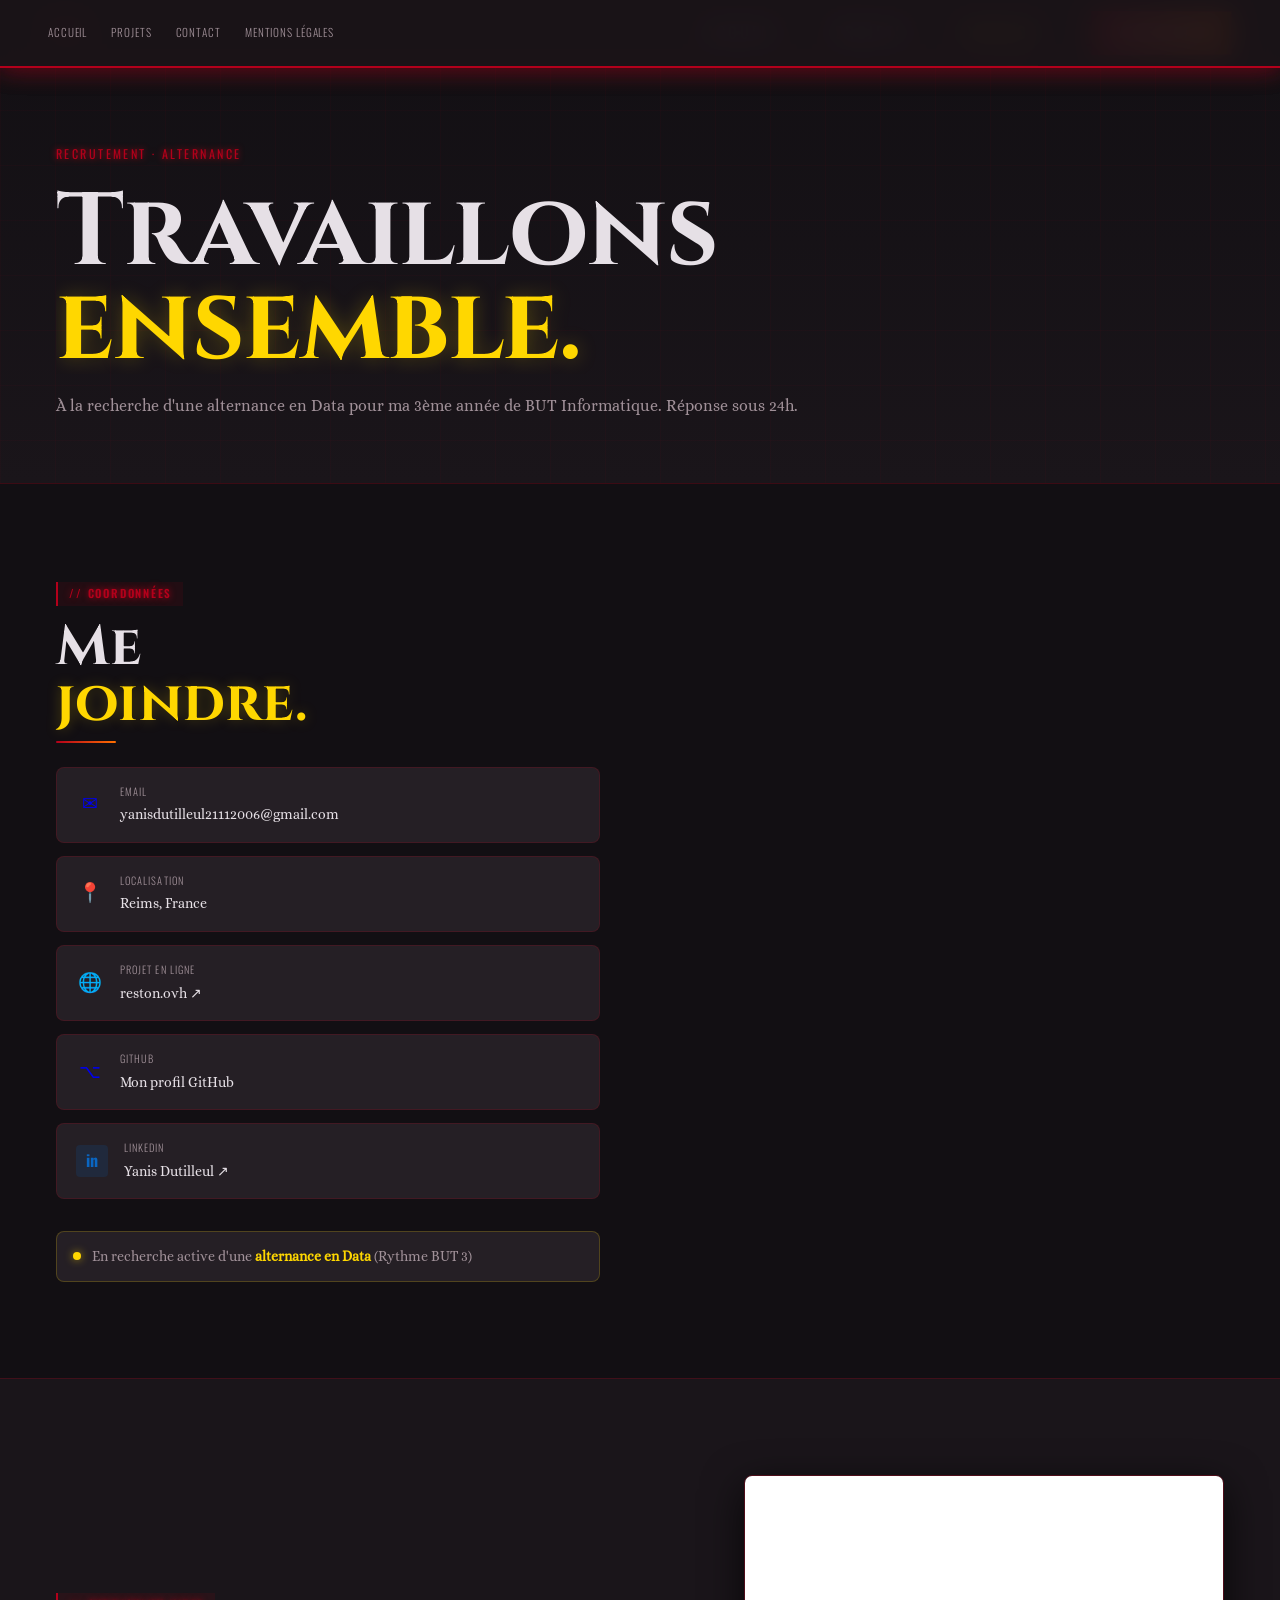
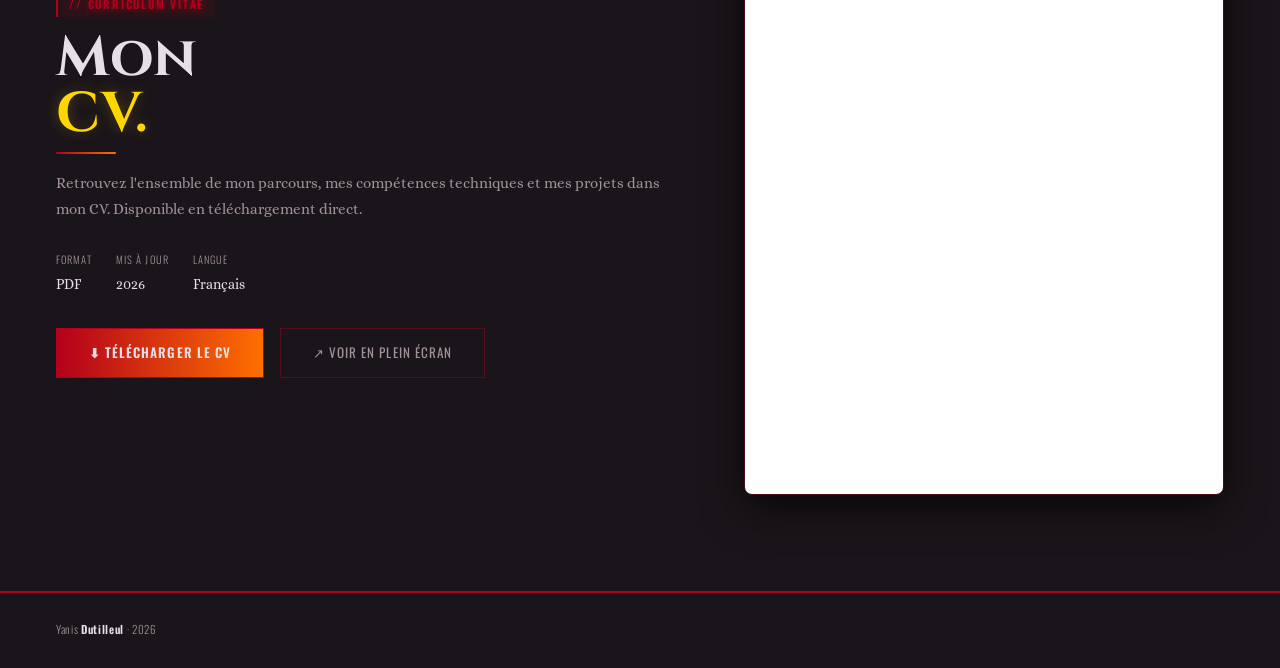
==== commit ea6722cd: "feat(index): Adaptation des pages du site pour l'alternance" ====
--- a/contact.html
+++ b/contact.html
@@ -34,12 +34,12 @@
 
   <!-- ═══ PAGE HEADER ═══ -->
   <div class="page-header">
-    <p class="hero-kicker">Recrutement · Stage</p>
+    <p class="hero-kicker">Recrutement · Alternance</p>
     <h1 class="page-title">
       <span class="line-wrap"><span class="reveal-word">Travaillons</span></span>
       <span class="line-wrap"><span class="reveal-word delay-1">ensemble.</span></span>
     </h1>
-    <p class="page-desc">Disponible pour un stage de 8 à 12 semaines. Réponse sous 24h.</p>
+    <p class="page-desc">À la recherche d'une alternance en Data pour ma 3ème année de BUT Informatique. Réponse sous 24h.</p>
   </div>
 
   <!-- ═══ CONTACT ═══ -->
@@ -91,7 +91,7 @@
 
         <div class="contact-dispo">
           <div class="dispo-dot"></div>
-          <span>Disponible pour un stage de <strong>8 à 12 semaines</strong></span>
+          <span>En recherche active d'une <strong>alternance en Data</strong> (Rythme BUT 3)</span>
         </div>
       </div>
   </section>
@@ -110,7 +110,7 @@
           </div>
           <div class="cv-meta-item">
             <span class="cv-meta-label">Mis à jour</span>
-            <span class="cv-meta-val">2025</span>
+            <span class="cv-meta-val">2026</span>
           </div>
           <div class="cv-meta-item">
             <span class="cv-meta-label">Langue</span>
--- a/style.css
+++ b/style.css
@@ -726,8 +726,9 @@
   opacity: 0; animation: up .6s .5s forwards;
 }
 
-/* ── Formation (section séparée) ── */
-#formation { background: var(--bg); }
+/* ── Expérience & Formation ── */
+#experience { background: var(--bg); }
+#formation  { background: var(--card); }
 .form-list { display: flex; flex-direction: column; gap: 2rem; margin-top: 1.5rem; }
 .form-item {
   display: grid; grid-template-columns: 140px 1fr;
@@ -936,9 +937,85 @@
   line-height: 1.8; margin-bottom: 1rem;
 }
 
-/* Sections académiques et personnelles */
-#academiques { background: var(--card); }
-#personnels  { background: var(--bg); }
+/* Panneau d'information pour expérience pro sans image */
+.proj-card-badge-panel {
+  background: var(--input-bg);
+  border: 1px solid var(--form-item-border);
+  border-radius: 8px;
+  padding: 2.2rem 2rem;
+  box-shadow: 0 8px 32px rgba(0,0,0,.4);
+  position: relative;
+  display: flex;
+  flex-direction: column;
+  gap: 1.2rem;
+  transition: border-color .3s ease;
+}
+.proj-card-badge-panel::before {
+  content: '';
+  position: absolute;
+  top: 0; left: 0; right: 0;
+  height: 3px;
+  background: linear-gradient(90deg, var(--gold), var(--primary));
+  border-top-left-radius: 8px;
+  border-top-right-radius: 8px;
+}
+.proj-card:hover .proj-card-badge-panel {
+  border-color: var(--primary);
+}
+.proj-badge-top {
+  display: flex;
+  align-items: center;
+  justify-content: space-between;
+}
+.proj-badge-num {
+  font-family: var(--cinzel);
+  font-size: 1.8rem;
+  font-weight: 700;
+  color: var(--gold);
+  line-height: 1;
+}
+.proj-badge-pill {
+  font-family: var(--oswald);
+  font-size: .7rem;
+  font-weight: 600;
+  letter-spacing: .12em;
+  text-transform: uppercase;
+  color: var(--primary);
+  background: var(--primary-alpha-15);
+  border: 1px solid var(--primary-alpha-30);
+  padding: .25rem .7rem;
+  border-radius: 4px;
+}
+.proj-badge-org {
+  font-family: var(--cinzel);
+  font-size: 1.35rem;
+  font-weight: 700;
+  color: var(--text);
+  line-height: 1.3;
+}
+.proj-badge-details {
+  display: flex;
+  flex-direction: column;
+  gap: .65rem;
+  border-top: 1px solid var(--form-item-border);
+  padding-top: 1.1rem;
+}
+.proj-badge-row {
+  display: flex;
+  justify-content: space-between;
+  align-items: center;
+  font-family: var(--alice);
+  font-size: .85rem;
+}
+.proj-badge-k { color: var(--muted); }
+.proj-badge-v { color: var(--text); font-weight: 600; }
+.proj-badge-v.gold { color: var(--gold); font-family: var(--oswald); }
+
+/* Sections professionnelle, académiques et personnelles */
+#professionnels { background: var(--bg); }
+#academiques    { background: var(--card); }
+#personnels     { background: var(--bg); }
+#professionnels .section-tag,
 #academiques .section-tag,
 #personnels  .section-tag { margin-bottom: 1.5rem; }
 
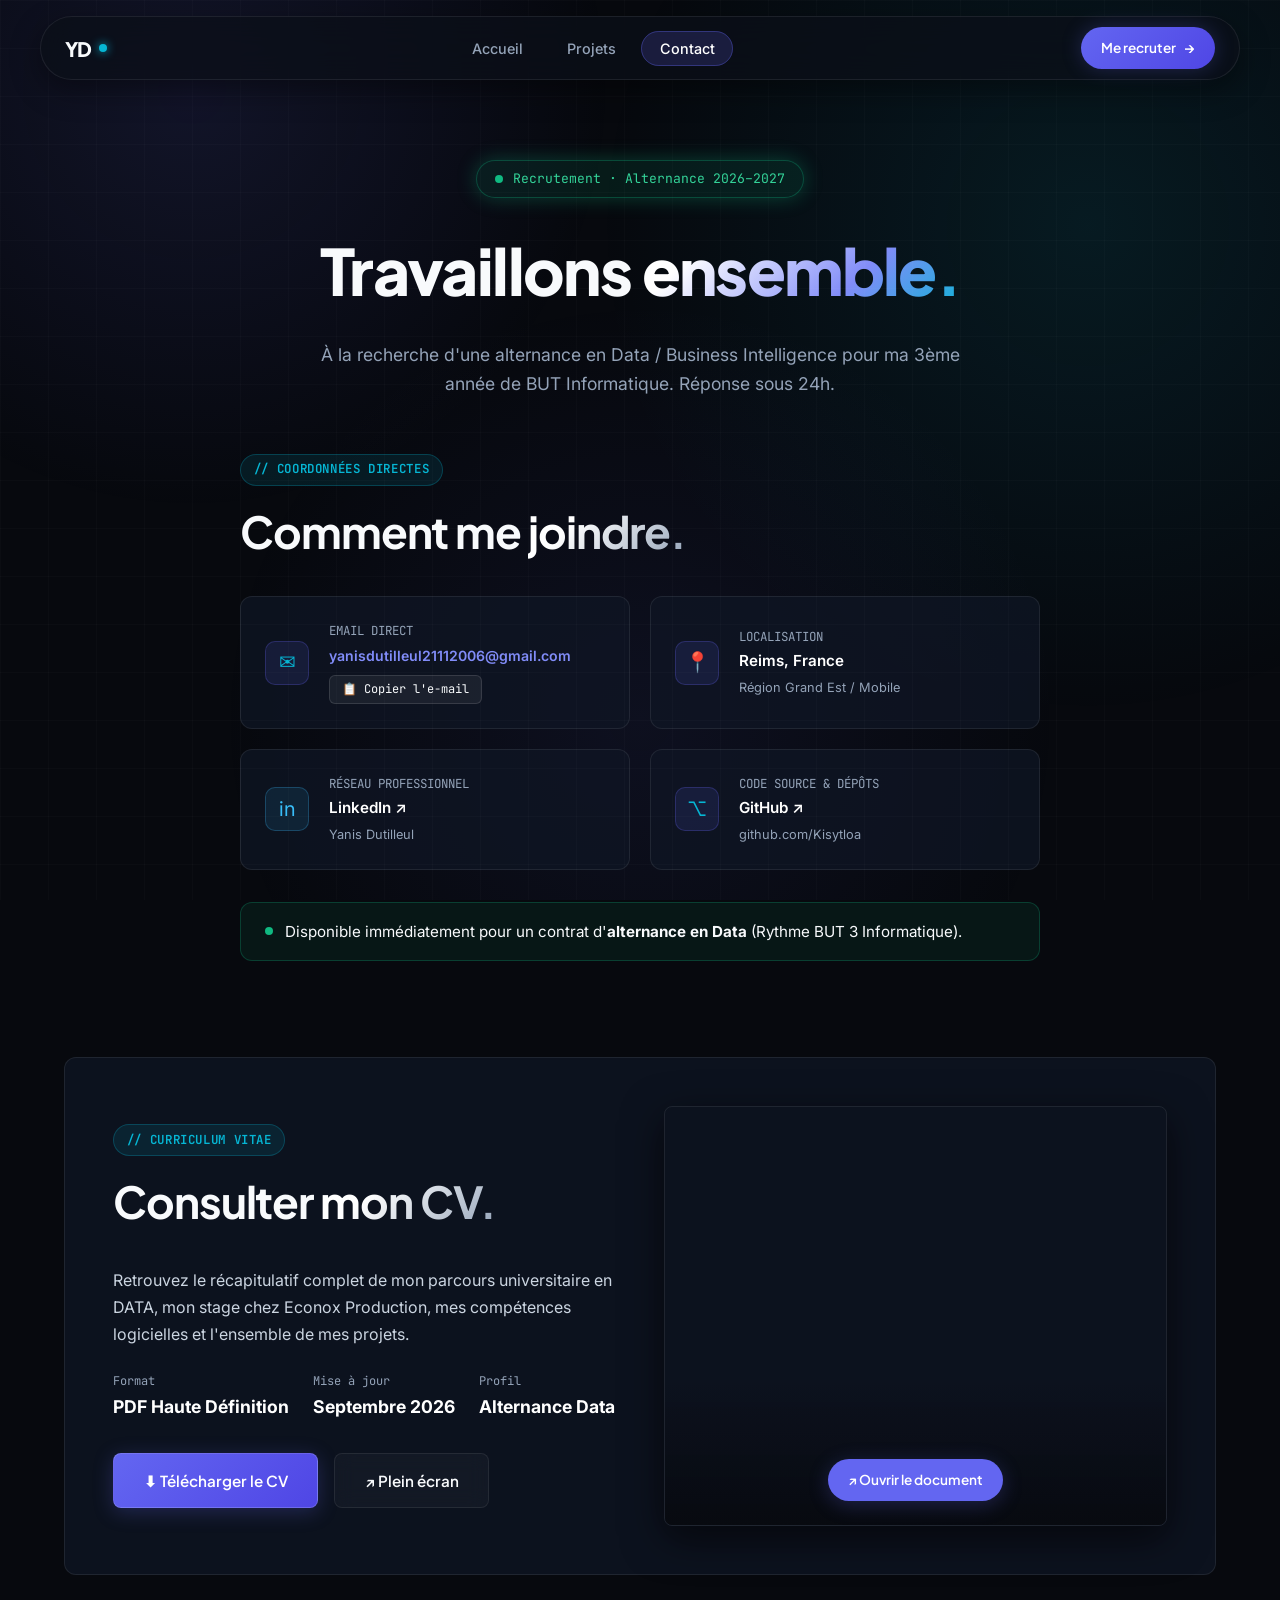
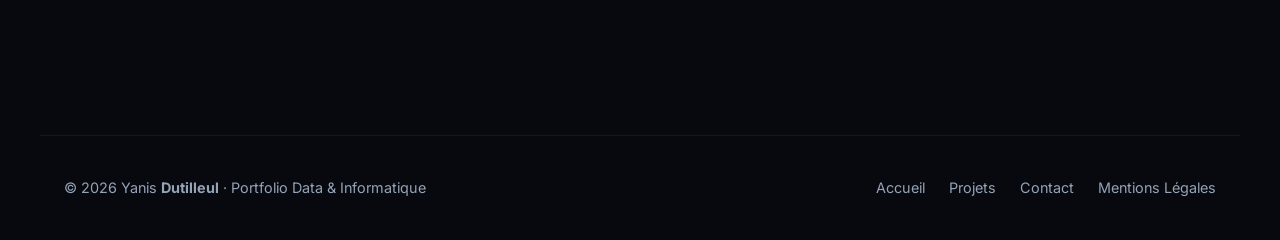
==== commit 4a8499d9: "feat(css): changement du style général du site web" ====
--- a/contact.html
+++ b/contact.html
@@ -1,149 +1,182 @@
-<!DOCTYPE html>
-<html lang="fr">
-<head>
-  <meta charset="UTF-8" />
-  <meta name="viewport" content="width=device-width, initial-scale=1.0" />
-  <title>Yanis Dutilleul — Contact</title>
-  <link href="https://fonts.googleapis.com/css2?family=Cinzel:wght@400;700&family=Oswald:wght@300;400;600&family=Alice&display=swap" rel="stylesheet" />
-  <link rel="icon" type="image/x-icon" href="Logo Yanis-Photoroom.png">
-  <link rel="stylesheet" href="style.css" />
-</head>
-<body>
-
-  <!-- MOBILE NAV -->
-  <div class="mobile-nav" id="mobileNav">
-    <button class="mobile-close" id="mobileClose">✕</button>
-    <a href="index.html">Accueil</a>
-    <a href="projets.html">Projets</a>
-    <a href="contact.html" class="active">Contact</a>
-  </div>
-
-  <!-- NAV -->
-  <nav id="navbar">
-    <a href="index.html" class="nav-logo">YD</a>
-    <ul class="nav-links">
-      <li><a href="index.html">Accueil</a></li>
-      <li><a href="projets.html">Projets</a></li>
-      <li><a href="contact.html" class="active">Contact</a></li>
-    </ul>
-    <a href="mailto:yanisdutilleul21112006@gmail.com" class="nav-cta">Me recruter</a>
-    <button class="hamburger" id="hamburger" aria-label="Menu">
-      <span></span><span></span><span></span>
-    </button>
-  </nav>
-
-  <!-- ═══ PAGE HEADER ═══ -->
-  <div class="page-header">
-    <p class="hero-kicker">Recrutement · Alternance</p>
-    <h1 class="page-title">
-      <span class="line-wrap"><span class="reveal-word">Travaillons</span></span>
-      <span class="line-wrap"><span class="reveal-word delay-1">ensemble.</span></span>
-    </h1>
-    <p class="page-desc">À la recherche d'une alternance en Data pour ma 3ème année de BUT Informatique. Réponse sous 24h.</p>
-  </div>
-
-  <!-- ═══ CONTACT ═══ -->
-  <section id="contact-main">
-    <div class="contact-grid">
-
-      <!-- Infos directes -->
-      <div class="contact-infos reveal">
-        <div class="section-tag">// Coordonnées</div>
-        <h2>Me<br><em>joindre.</em></h2>
-
-        <div class="contact-cards">
-          <a href="mailto:yanisdutilleul21112006@gmail.com" class="contact-card">
-            <span class="cc-icon">✉</span>
-            <div>
-              <div class="cc-label">Email</div>
-              <div class="cc-val">yanisdutilleul21112006@gmail.com</div>
-            </div>
-          </a>
-          <div class="contact-card no-link">
-            <span class="cc-icon">📍</span>
-            <div>
-              <div class="cc-label">Localisation</div>
-              <div class="cc-val">Reims, France</div>
-            </div>
-          </div>
-          <a href="http://reston.ovh" target="_blank" class="contact-card">
-            <span class="cc-icon">🌐</span>
-            <div>
-              <div class="cc-label">Projet en ligne</div>
-              <div class="cc-val">reston.ovh ↗</div>
-            </div>
-          </a>
-          <a href="https://github.com/Kisytloa" target="_blank" class="contact-card">
-            <span class="cc-icon">⌥</span>
-            <div>
-              <div class="cc-label">GitHub</div>
-              <div class="cc-val">Mon profil GitHub</div>
-            </div>
-          </a>
-          <a href="https://www.linkedin.com/in/yanis-dutilleul-544088357/" target="_blank" class="contact-card contact-card--linkedin">
-            <span class="cc-icon">in</span>
-            <div>
-              <div class="cc-label">LinkedIn</div>
-              <div class="cc-val">Yanis Dutilleul ↗</div>
-            </div>
-          </a>
-        </div>
-
-        <div class="contact-dispo">
-          <div class="dispo-dot"></div>
-          <span>En recherche active d'une <strong>alternance en Data</strong> (Rythme BUT 3)</span>
-        </div>
-      </div>
-  </section>
-
-  <!-- ═══ CV ═══ -->
-  <section id="cv-section">
-    <div class="cv-inner reveal">
-      <div class="cv-text">
-        <div class="section-tag">// Curriculum Vitae</div>
-        <h2>Mon<br><em>CV.</em></h2>
-        <p>Retrouvez l'ensemble de mon parcours, mes compétences techniques et mes projets dans mon CV. Disponible en téléchargement direct.</p>
-        <div class="cv-meta">
-          <div class="cv-meta-item">
-            <span class="cv-meta-label">Format</span>
-            <span class="cv-meta-val">PDF</span>
-          </div>
-          <div class="cv-meta-item">
-            <span class="cv-meta-label">Mis à jour</span>
-            <span class="cv-meta-val">2026</span>
-          </div>
-          <div class="cv-meta-item">
-            <span class="cv-meta-label">Langue</span>
-            <span class="cv-meta-val">Français</span>
-          </div>
-        </div>
-        <div class="cv-actions">
-          <a href="CV_Yanis_Dutilleul.pdf" download class="btn-fill">⬇ Télécharger le CV</a>
-          <a href="CV_Yanis_Dutilleul.pdf" target="_blank" class="btn-outline">↗ Voir en plein écran</a>
-        </div>
-      </div>
-      <div class="cv-preview">
-        <div class="cv-frame">
-          <iframe src="CV_Yanis_Dutilleul.pdf" title="CV Yanis Dutilleul"></iframe>
-          <div class="cv-frame-overlay">
-            <a href="CV_Yanis_Dutilleul.pdf" target="_blank" class="cv-open-btn">↗ Ouvrir</a>
-          </div>
-        </div>
-      </div>
-    </div>
-  </section>
-
-  <!-- FOOTER -->
-  <footer>
-    <span>Yanis <strong>Dutilleul</strong> · 2026</span>
-    <nav class="footer-nav">
-      <a href="index.html">Accueil</a>
-      <a href="projets.html">Projets</a>
-      <a href="contact.html">Contact</a>
-      <a href="mentions-legales.html">Mentions Légales</a>
-    </nav>
-  </footer>
-
-  <script src="script.js"></script>
-</body>
-</html>
+<!DOCTYPE html>
+<html lang="fr">
+<head>
+  <meta charset="UTF-8" />
+  <meta name="viewport" content="width=device-width, initial-scale=1.0" />
+  <title>Yanis Dutilleul — Contact &amp; Alternance</title>
+  <link rel="preconnect" href="https://fonts.googleapis.com">
+  <link rel="preconnect" href="https://fonts.gstatic.com" crossorigin>
+  <link href="https://fonts.googleapis.com/css2?family=Inter:wght@300;400;500;600;700&family=JetBrains+Mono:wght@400;500;600;700&family=Plus+Jakarta+Sans:wght@400;500;600;700;800&display=swap" rel="stylesheet" />
+  <link rel="icon" type="image/x-icon" href="Logo Yanis-Photoroom.png">
+  <link rel="stylesheet" href="style.css" />
+</head>
+<body>
+
+  <!-- TOP SCROLL PROGRESS BAR -->
+  <div id="scroll-progress"></div>
+
+  <!-- MOBILE NAV -->
+  <div class="mobile-nav" id="mobileNav">
+    <button class="mobile-close" id="mobileClose">✕</button>
+    <a href="index.html">Accueil</a>
+    <a href="projets.html">Projets</a>
+    <a href="contact.html" class="active">Contact</a>
+  </div>
+
+  <!-- FLOATING GLASS NAVBAR -->
+  <nav id="navbar">
+    <a href="index.html" class="nav-logo">
+      YD<span class="nav-logo-dot"></span>
+    </a>
+    <ul class="nav-links">
+      <li><a href="index.html">Accueil</a></li>
+      <li><a href="projets.html">Projets</a></li>
+      <li><a href="contact.html" class="active">Contact</a></li>
+    </ul>
+    <a href="mailto:yanisdutilleul21112006@gmail.com" class="nav-cta">
+      <span>Me recruter</span>
+      <span style="font-size: 0.9rem;">→</span>
+    </a>
+    <button class="hamburger" id="hamburger" aria-label="Menu">
+      <span></span><span></span><span></span>
+    </button>
+  </nav>
+
+  <!-- ═══ PAGE HEADER ═══ -->
+  <header class="page-header">
+    <div class="hero-badge reveal" style="margin-bottom: 1.25rem;">
+      <span class="pulse-dot"></span>
+      <span>Recrutement · Alternance 2026–2027</span>
+    </div>
+    <h1 class="page-title reveal">
+      Travaillons <span class="hero-gradient-text">ensemble.</span>
+    </h1>
+    <p class="page-desc reveal">
+      À la recherche d'une alternance en Data / Business Intelligence pour ma 3ème année de BUT Informatique. Réponse sous 24h.
+    </p>
+  </header>
+
+  <!-- ═══ CONTACT MAIN ═══ -->
+  <main id="contact-main" style="max-width: var(--max-w); margin: 0 auto; padding: 0 1.5rem 4rem;">
+    <div class="contact-grid">
+
+      <div class="contact-infos reveal">
+        <div class="section-tag">// Coordonnées directes</div>
+        <h2 class="section-title">Comment me <em>joindre.</em></h2>
+
+        <div class="contact-cards">
+          <!-- Email Card -->
+          <div class="contact-card">
+            <div class="cc-icon">✉</div>
+            <div style="flex-grow: 1;">
+              <div class="cc-label">Email direct</div>
+              <a href="mailto:yanisdutilleul21112006@gmail.com" class="cc-val" style="color: var(--primary-light); font-size: 0.88rem; word-break: break-all;">
+                yanisdutilleul21112006@gmail.com
+              </a>
+              <div>
+                <button class="copy-btn" data-copy="yanisdutilleul21112006@gmail.com">
+                  📋 Copier l'e-mail
+                </button>
+              </div>
+            </div>
+          </div>
+
+          <!-- Localisation -->
+          <div class="contact-card">
+            <div class="cc-icon">📍</div>
+            <div>
+              <div class="cc-label">Localisation</div>
+              <div class="cc-val">Reims, France</div>
+              <div style="font-size: 0.8rem; color: var(--muted); margin-top: 0.25rem;">Région Grand Est / Mobile</div>
+            </div>
+          </div>
+
+          <!-- LinkedIn -->
+          <a href="https://www.linkedin.com/in/yanis-dutilleul-544088357/" target="_blank" class="contact-card">
+            <div class="cc-icon" style="color: #38bdf8; background: rgba(56, 189, 248, 0.1); border-color: rgba(56, 189, 248, 0.25);">in</div>
+            <div>
+              <div class="cc-label">Réseau professionnel</div>
+              <div class="cc-val">LinkedIn ↗</div>
+              <div style="font-size: 0.8rem; color: var(--muted); margin-top: 0.25rem;">Yanis Dutilleul</div>
+            </div>
+          </a>
+
+          <!-- GitHub -->
+          <a href="https://github.com/Kisytloa" target="_blank" class="contact-card">
+            <div class="cc-icon">⌥</div>
+            <div>
+              <div class="cc-label">Code source &amp; Dépôts</div>
+              <div class="cc-val">GitHub ↗</div>
+              <div style="font-size: 0.8rem; color: var(--muted); margin-top: 0.25rem;">github.com/Kisytloa</div>
+            </div>
+          </a>
+        </div>
+
+        <!-- Disponibilité Badge -->
+        <div class="contact-dispo">
+          <span class="pulse-dot"></span>
+          <span>
+            Disponible immédiatement pour un contrat d'<strong>alternance en Data</strong> (Rythme BUT 3 Informatique).
+          </span>
+        </div>
+      </div>
+
+    </div>
+  </main>
+
+  <!-- ═══ CV SECTION ═══ -->
+  <section id="cv-section">
+    <div class="cv-inner reveal">
+      <div class="cv-text">
+        <div class="section-tag">// Curriculum Vitae</div>
+        <h2 class="section-title">Consulter <em>mon CV.</em></h2>
+        <p style="color: var(--text-secondary); line-height: 1.7; margin-bottom: 1.5rem;">
+          Retrouvez le récapitulatif complet de mon parcours universitaire en DATA, mon stage chez Econox Production, mes compétences logicielles et l'ensemble de mes projets.
+        </p>
+
+        <div class="cv-meta">
+          <div class="cv-meta-item">
+            <span class="cv-meta-label">Format</span>
+            <span class="cv-meta-val">PDF Haute Définition</span>
+          </div>
+          <div class="cv-meta-item">
+            <span class="cv-meta-label">Mise à jour</span>
+            <span class="cv-meta-val">Septembre 2026</span>
+          </div>
+          <div class="cv-meta-item">
+            <span class="cv-meta-label">Profil</span>
+            <span class="cv-meta-val">Alternance Data</span>
+          </div>
+        </div>
+
+        <div style="display: flex; gap: 1rem; flex-wrap: wrap;">
+          <a href="CV_Yanis_Dutilleul.pdf" download class="btn-fill">⬇ Télécharger le CV</a>
+          <a href="CV_Yanis_Dutilleul.pdf" target="_blank" class="btn-outline">↗ Plein écran</a>
+        </div>
+      </div>
+
+      <div class="cv-preview">
+        <div class="cv-frame">
+          <iframe src="CV_Yanis_Dutilleul.pdf" title="CV Yanis Dutilleul"></iframe>
+          <div class="cv-frame-overlay">
+            <a href="CV_Yanis_Dutilleul.pdf" target="_blank" class="cv-open-btn">↗ Ouvrir le document</a>
+          </div>
+        </div>
+      </div>
+    </div>
+  </section>
+
+  <!-- FOOTER -->
+  <footer>
+    <span>© 2026 Yanis <strong>Dutilleul</strong> · Portfolio Data &amp; Informatique</span>
+    <nav class="footer-nav">
+      <a href="index.html">Accueil</a>
+      <a href="projets.html">Projets</a>
+      <a href="contact.html">Contact</a>
+      <a href="mentions-legales.html">Mentions Légales</a>
+    </nav>
+  </footer>
+
+  <script src="script.js"></script>
+</body>
+</html>
--- a/style.css
+++ b/style.css
@@ -1,1182 +1,1391 @@
-/* ════════════════════════════════════
-   YANIS DUTILLEUL — style.css
-   Palette : Lost Ark (rouge, doré, fond sombre)
-════════════════════════════════════ */
-
-*, *::before, *::after { box-sizing: border-box; margin: 0; padding: 0; }
-
-:root {
-  --primary:   #b3001b;
-  --gold:      #ffd700;
-  --accent:    #ff6f00;
-  --bg:        #120f13; /* Dark background */
-  --card:      #1a151a; /* Slightly lighter dark for cards */
-  --input-bg:  #251f25; /* Even lighter dark for inputs */
-  --border:    #b3001b;
-  --text:      #e6e0e6;
-  --muted:     #a09098;
-  --shadow:    rgba(0,0,0,0.7); /* Dark shadow */
-  --cinzel:    'Cinzel', serif;
-  --oswald:    'Oswald', sans-serif;
-  --alice:     'Alice', serif;
-
-  /* Alpha colors based on primary */
-  --primary-alpha-03: rgba(179,0,27,.03);
-  --primary-alpha-04: rgba(179,0,27,.04);
-  --primary-alpha-06: rgba(179,0,27,.06);
-  --primary-alpha-08: rgba(179,0,27,.08);
-  --primary-alpha-10: rgba(179,0,27,.1);
-  --primary-alpha-12: rgba(179,0,27,.12);
-  --primary-alpha-15: rgba(179,0,27,.15);
-  --primary-alpha-20: rgba(179,0,27,.2);
-  --primary-alpha-25: rgba(179,0,27,.25);
-  --primary-alpha-30: rgba(179,0,27,.3);
-  --primary-alpha-35: rgba(179,0,27,.35);
-  --primary-alpha-40: rgba(179,0,27,.4);
-  --primary-alpha-45: rgba(179,0,27,.45);
-  --primary-alpha-80: rgba(179,0,27,.8);
-
-  /* Alpha colors based on gold */
-  --gold-alpha-08: rgba(255,215,0,.08);
-  --gold-alpha-10: rgba(255,215,0,.1);
-  --gold-alpha-15: rgba(255,215,0,.15);
-  --gold-alpha-20: rgba(255,215,0,.2);
-  --gold-alpha-25: rgba(255,215,0,.25);
-  --gold-alpha-30: rgba(255,215,0,.3);
-  --gold-alpha-35: rgba(255,215,0,.35);
-  --gold-alpha-60: rgba(255,215,0,.6);
-
-  /* Alpha colors based on accent */
-  --accent-alpha-08: rgba(255,111,0,.08);
-  --accent-alpha-10: rgba(255,111,0,.1);
-  --accent-alpha-15: rgba(255,111,0,.15);
-  --accent-alpha-25: rgba(255,111,0,.25);
-
-  /* Alpha colors based on text/white */
-  --text-alpha-06: rgba(255,255,255,.06);
-  --text-alpha-08: rgba(255,255,255,.08);
-  --text-alpha-10: rgba(255,255,255,.1);
-  --text-alpha-90: rgba(255,255,255,.9);
-
-  /* Alpha colors based on black */
-  --black-alpha-15: rgba(0,0,0,.15);
-  --black-alpha-20: rgba(0,0,0,.2);
-  --black-alpha-30: rgba(0,0,0,.3);
-  --black-alpha-50: rgba(0,0,0,.5);
-  --black-alpha-60: rgba(0,0,0,.6);
-  --black-alpha-70: rgba(0,0,0,.7);
-  --black-alpha-80: rgba(0,0,0,.8);
-
-  /* Specific component colors */
-  --body-overlay-gradient: radial-gradient(ellipse 80% 60% at 50% 0%, var(--primary-alpha-08) 0%, transparent 60%);
-  --nav-bg: #1a1418ee;
-  --nav-shadow: 0 2px 24px var(--primary-alpha-30);
-  --nav-link-color: #d4c8cc;
-  --nav-link-hover-bg: var(--primary-alpha-10);
-  --cta-text-color: #fff;
-
-  --hero-bg-gradient: linear-gradient(180deg, var(--bg) 0%, var(--card) 100%);
-  --hero-halo-gradient: radial-gradient(circle, var(--primary-alpha-12) 0%, transparent 65%);
-  --hero-grid-image: linear-gradient(var(--primary-alpha-04) 1px, transparent 1px), linear-gradient(90deg, var(--primary-alpha-04) 1px, transparent 1px);
-
-  --section-tag-bg: var(--primary-alpha-10);
-
-  --info-table-border: var(--primary-alpha-30);
-  --info-row-border: var(--text-alpha-06);
-  --track-bg: var(--text-alpha-08);
-
-  --soft-skills-border: var(--primary-alpha-35);
-  --interests-border: var(--text-alpha-08);
-
-  --proj-item-border: var(--primary-alpha-25);
-  --proj-item-hover-bg: var(--primary-alpha-04);
-  --proj-num-color: var(--primary-alpha-20);
-
-  --ptag-primary-bg: var(--primary-alpha-15);
-  --ptag-primary-border: var(--primary-alpha-30);
-  --ptag-gold-bg: var(--gold-alpha-10);
-  --ptag-gold-border: var(--gold-alpha-25);
-  --ptag-accent-bg: var(--accent-alpha-10);
-  --ptag-accent-border: var(--accent-alpha-25);
-
-  --proj-stack-border: var(--text-alpha-10);
-
-  --skill-bloc-border: var(--primary-alpha-30);
-  --skill-bloc-hover-shadow: 0 6px 24px var(--primary-alpha-25);
-  --skill-bloc-title-border: var(--primary-alpha-25);
-  --tags-wrap-border: var(--text-alpha-08);
-
-  --bars-border: var(--primary-alpha-25);
-
-  --formation-border-top: var(--primary-alpha-25);
-  --form-item-border: var(--primary-alpha-20);
-
-  --contact-halo-gradient: radial-gradient(circle at 50% 50%, var(--primary-alpha-06) 0%, transparent 65%);
-  --cta-link-border: var(--primary-alpha-35);
-  --cta-link-primary-hover-shadow: 0 6px 20px var(--primary-alpha-45);
-
-  --page-header-bg-gradient: linear-gradient(180deg, var(--bg) 0%, var(--card) 100%);
-  --page-header-grid-image: linear-gradient(var(--primary-alpha-04) 1px, transparent 1px), linear-gradient(90deg, var(--primary-alpha-04) 1px, transparent 1px);
-  --page-header-halo-gradient: radial-gradient(circle, var(--primary-alpha-10) 0%, transparent 65%);
-  --page-header-border-bottom: var(--primary-alpha-25);
-
-  --proj-card-img-border: var(--primary-alpha-30);
-  --proj-card-img-shadow: 0 8px 32px var(--black-alpha-60);
-  --proj-card-img-filter: brightness(.9);
-  --proj-card-img-hover-filter: brightness(1);
-  --proj-card-img-overlay-gradient: linear-gradient(180deg, transparent 50%, var(--primary-alpha-35) 100%);
-  --proj-card-num-color: var(--text-alpha-90);
-  --proj-card-num-shadow: 0 2px 8px var(--black-alpha-80);
-
-  --cv-frame-border: var(--primary-alpha-35);
-  --cv-frame-shadow: 0 12px 40px var(--black-alpha-70);
-  --iframe-bg: #fff;
-  --cv-frame-overlay-gradient: linear-gradient(180deg, transparent 70%, var(--black-alpha-50) 100%);
-  --cv-open-btn-bg: var(--primary-alpha-80);
-
-  --contact-card-border: var(--primary-alpha-20);
-  --contact-dispo-border: var(--gold-alpha-20);
-  --form-input-border: var(--primary-alpha-25);
-  --placeholder-color: rgba(160,144,152,.5);
-
-  --linkedin-color: #0a66c2;
-  --linkedin-bg: rgba(10,102,194,.15);
-  --linkedin-shadow: 0 0 12px rgba(10,102,194,.25);
-  --linkedin-hover-color: #3b8fe8;
-}
-
-html { scroll-behavior: smooth; }
-
-body {
-  background: var(--bg);
-  color: var(--text);
-  font-family: var(--alice);
-  overflow-x: hidden;
-  line-height: 1.6;
-  position: relative;
-}
-
-/* Overlay texture */
-body::before {
-  content: '';
-  position: fixed; inset: 0;
-  background: var(--body-overlay-gradient);
-  pointer-events: none; z-index: 0;
-}
-
-::-webkit-scrollbar { width: 4px; }
-::-webkit-scrollbar-track { background: var(--bg); }
-::-webkit-scrollbar-thumb { background: linear-gradient(var(--primary), var(--accent)); border-radius: 2px; }
-
-/* ════════════════════════════════════
-   NAVIGATION
-════════════════════════════════════ */
-nav {
-  position: fixed; top: 0; left: 0; right: 0; z-index: 100;
-  display: flex;
-  align-items: center;
-  gap: 1.5rem;
-  padding: 0 3rem;
-  height: 68px; /* Default height */
-  background: var(--nav-bg);
-  backdrop-filter: blur(14px);
-  border-bottom: 2px solid var(--primary);
-  box-shadow: var(--nav-shadow);
-  transition: height .3s;
-}
-nav.scrolled { height: 54px; }
-
-.nav-logo {
-  font-family: var(--cinzel); font-size: 1.3rem; font-weight: 700;
-  color: var(--primary); text-decoration: none; letter-spacing: .1em;
-  text-shadow: 0 0 12px var(--primary);
-  white-space: nowrap;
-}
-
-.nav-links {
-  display: flex; gap: 0; list-style: none;
-  justify-content: center;
-  margin-left: auto; /* Pousse les liens et les boutons vers la droite */
-}
-.nav-links li a {
-  font-family: var(--oswald); font-size: 1rem; font-weight: 500;
-  color: var(--nav-link-color); text-decoration: none;
-  letter-spacing: .16em; text-transform: uppercase;
-  padding: 0 1.8rem;
-  height: 68px; display: flex; align-items: center;
-  transition: color .2s, background .2s;
-  position: relative;
-}
-.nav-links li a::after {
-  content: ''; position: absolute; bottom: 0; left: 1.8rem; right: 1.8rem;
-  height: 2px;
-  background: linear-gradient(90deg, var(--primary), var(--accent));
-  transform: scaleX(0); transform-origin: center;
-  transition: transform .25s ease;
-}
-.nav-links li a:hover {
-  color: var(--text);
-  background: var(--nav-link-hover-bg);
-}
-.nav-links li a.active {
-  color: var(--gold);
-  text-shadow: 0 0 10px var(--gold-alpha-35);
-}
-.nav-links li a:hover::after,
-.nav-links li a.active::after { transform: scaleX(1); }
-
-.nav-cta {
-  font-family: var(--oswald); font-size: .85rem; font-weight: 600;
-  letter-spacing: .1em; text-transform: uppercase;
-  padding: .65rem 1.5rem;
-  background: linear-gradient(90deg, var(--primary), var(--accent)); /* Keep as gradient */
-  color: var(--cta-text-color); text-decoration: none;
-  border: 1px solid var(--primary);
-  white-space: nowrap;
-  transition: transform .2s, box-shadow .2s;
-}
-.nav-cta:hover {
-  transform: translateY(-2px);
-  box-shadow: 0 6px 18px var(--primary-alpha-50); /* Adjusted alpha */
-}
-
-.hamburger {
-  display: none; flex-direction: column; gap: 5px;
-  background: none; border: none; cursor: pointer; padding: 4px;
-}
-.hamburger span { width: 22px; height: 2px; background: var(--text); display: block; transition: .3s; }
-
-/* MOBILE NAV */
-.mobile-nav {
-  position: fixed; inset: 0; background: var(--bg); z-index: 200;
-  display: flex; flex-direction: column; align-items: center; justify-content: center;
-  gap: 2rem; transform: translateX(100%);
-  transition: transform .4s cubic-bezier(.16,1,.3,1);
-  border-left: 2px solid var(--border);
-}
-.mobile-nav.open { transform: translateX(0); }
-.mobile-nav a {
-  font-family: var(--cinzel); font-size: 1.8rem; font-weight: 700;
-  color: var(--text); text-decoration: none; transition: color .2s, text-shadow .2s;
-}
-.mobile-nav a:hover { color: var(--primary); text-shadow: 0 0 10px var(--primary); }
-.mobile-close {
-  position: absolute; top: 1.5rem; right: 1.5rem;
-  font-size: 1.3rem; color: var(--muted);
-  background: none; border: none; cursor: pointer; font-family: var(--oswald);
-}
-
-/* ════════════════════════════════════
-   HERO
-════════════════════════════════════ */
-#hero {
-  min-height: 100vh;
-  display: flex; flex-direction: column; justify-content: center;
-  padding: 9rem 3.5rem 5rem;
-  position: relative; overflow: hidden;
-  background: var(--hero-bg-gradient);
-}
-
-/* Halo rouge derrière le nom */
-#hero::after {
-  content: '';
-  position: absolute; left: -50px; top: 50%; transform: translateY(-50%);
-  width: 600px; height: 600px; border-radius: 50%; /* Keep size */
-  background: var(--hero-halo-gradient);
-  pointer-events: none;
-}
-
-/* Grille fine */
-#hero::before {
-  content: '';
-  position: absolute; inset: 0;
-  background-image: var(--hero-grid-image);
-  background-size: 55px 55px;
-}
-
-.hero-kicker {
-  font-family: var(--oswald); font-size: .76rem; font-weight: 400;
-  color: var(--primary); letter-spacing: .2em; text-transform: uppercase;
-  margin-bottom: 1.4rem;
-  opacity: 0; animation: up .6s .1s forwards;
-  text-shadow: 0 0 6px var(--primary);
-}
-
-h1 {
-  font-family: var(--cinzel);
-  font-size: clamp(3.8rem, 9vw, 8rem);
-  font-weight: 700; line-height: .92; letter-spacing: -.01em;
-  margin-bottom: 1.5rem; color: var(--text);
-  position: relative; z-index: 1;
-}
-.line-wrap { display: block; overflow: hidden; }
-.reveal-word {
-  display: inline-block; transform: translateY(110%);
-  animation: slideUp .85s cubic-bezier(.16,1,.3,1) forwards;
-}
-.delay-1 { animation-delay: .14s; }
-/* Dutilleul en doré */
-.line-wrap:last-child .reveal-word {
-  color: var(--gold);
-  text-shadow: 0 0 20px rgba(255,215,0,.3);
-}
-
-.hero-role {
-  font-family: var(--alice); font-size: 1rem; color: var(--muted); line-height: 1.6;
-  margin-bottom: .5rem; position: relative; z-index: 1;
-  opacity: 0; animation: up .6s .4s forwards;
-}
-.hero-seek {
-  font-family: var(--oswald); font-size: .82rem; font-weight: 600;
-  color: var(--accent); letter-spacing: .1em; text-transform: uppercase;
-  margin-bottom: 2.5rem; position: relative; z-index: 1;
-  opacity: 0; animation: up .6s .5s forwards;
-}
-
-.hero-actions {
-  display: flex; gap: 1rem; flex-wrap: wrap;
-  position: relative; z-index: 1;
-  opacity: 0; animation: up .6s .65s forwards;
-}
-.btn-fill {
-  padding: .85rem 2rem;
-  background: linear-gradient(90deg, var(--primary), var(--accent));
-  color: var(--text); font-family: var(--oswald); font-size: .82rem; font-weight: 600;
-  letter-spacing: .08em; text-transform: uppercase; text-decoration: none;
-  border: 1px solid var(--primary);
-  transition: transform .2s, box-shadow .2s;
-}
-.btn-fill:hover { transform: translateY(-2px); box-shadow: 0 8px 24px var(--primary-alpha-45); }
-
-.btn-outline {
-  padding: .85rem 2rem;
-  border: 1px solid var(--primary-alpha-40); color: var(--muted);
-  font-family: var(--oswald); font-size: .82rem; font-weight: 400;
-  letter-spacing: .08em; text-transform: uppercase; text-decoration: none;
-  transition: border-color .2s, color .2s; /* Keep transition */
-}
-.btn-outline:hover { border-color: var(--gold); color: var(--gold); }
-
-.hero-badge {
-  position: absolute; bottom: 2.5rem; left: 3.5rem;
-  display: flex; align-items: center; gap: 1rem;
-  font-family: var(--oswald); font-size: .65rem; font-weight: 400;
-  color: var(--muted); letter-spacing: .2em; text-transform: uppercase;
-  opacity: 0; animation: up .6s 1s forwards;
-}
-.badge-dot { color: var(--gold); }
-
-/* ════════════════════════════════════
-   SECTIONS COMMUNES
-════════════════════════════════════ */
-section { padding: 6rem 3.5rem; position: relative; z-index: 1; }
-#about    { background: var(--card); }
-#projects { background: var(--bg); }
-#skills   { background: var(--card); }
-#contact  { background: var(--bg); }
-
-.section-tag {
-  display: inline-block;
-  font-family: var(--oswald); font-size: .7rem; font-weight: 600;
-  color: var(--primary); letter-spacing: .16em; text-transform: uppercase;
-  margin-bottom: .8rem;
-  padding: .2rem .7rem;
-  background: var(--section-tag-bg);
-  border-left: 2px solid var(--primary);
-  text-shadow: 0 0 6px var(--primary);
-}
-
-h2 {
-  font-family: var(--cinzel);
-  font-size: clamp(2rem, 5vw, 3.5rem);
-  font-weight: 700; line-height: 1.0; letter-spacing: .01em;
-  margin-bottom: 1rem; color: var(--text);
-}
-h2 em { font-style: normal; color: var(--gold); text-shadow: 0 0 14px rgba(255,215,0,.25); }
-/* Keep gradient for underline */
-h2::after {
-  content: ''; display: block; width: 60px; height: 2px;
-  background: linear-gradient(90deg, var(--primary), var(--accent));
-  margin-top: .6rem; border-radius: 2px;
-}
-
-.section-desc {
-  font-family: var(--alice); font-size: .92rem; color: var(--muted);
-  line-height: 1.7; max-width: 520px; margin-bottom: 3.5rem;
-}
-
-.reveal { opacity: 0; transform: translateY(20px); transition: opacity .6s, transform .6s; }
-.reveal.visible { opacity: 1; transform: translateY(0); }
-
-/* ════════════════════════════════════
-   ABOUT
-════════════════════════════════════ */
-.about-grid {
-  display: grid; grid-template-columns: 1fr 1fr;
-  gap: 4rem; margin-top: 2rem; align-items: start;
-}
-
-.about-left p {
-  font-family: var(--alice); font-size: .94rem; color: var(--muted);
-  line-height: 1.85; margin-bottom: 1rem;
-}
-.about-left strong { color: var(--text); }
-strong.gold { color: var(--gold); }
-
-.info-table {
-  background: var(--input-bg); border: 1px solid var(--info-table-border);
-  border-radius: 10px; overflow: hidden; margin-bottom: 1.5rem;
-  box-shadow: 0 4px 16px var(--shadow);
-}
-.info-row {
-  display: flex; justify-content: space-between; align-items: center;
-  padding: .7rem 1rem; border-bottom: 1px solid var(--info-row-border);
-}
-.info-row:last-child { border-bottom: none; }
-.info-k {
-  font-family: var(--oswald); font-size: .68rem; font-weight: 400;
-  color: var(--muted); letter-spacing: .08em; text-transform: uppercase;
-}
-.info-v { font-family: var(--alice); font-size: .86rem; color: var(--text); }
-.info-v.gold { color: var(--gold); font-weight: 700; }
-.info-v.small { font-size: .74rem; }
-
-.langs { margin-bottom: 1.5rem; display: flex; flex-direction: column; gap: .85rem; }
-.lang-row {
-  display: grid; grid-template-columns: 72px 1fr 36px;
-  align-items: center; gap: .8rem;
-  font-family: var(--alice); font-size: .82rem; color: var(--text);
-}
-.lang-track { height: 3px; background: var(--track-bg); border-radius: 2px; overflow: hidden; }
-.lang-bar {
-  height: 100%; width: 0; border-radius: 2px;
-  background: linear-gradient(90deg, var(--primary), var(--gold));
-  transition: width 1s cubic-bezier(.16,1,.3,1);
-}
-.lang-lvl { font-family: var(--oswald); font-size: .66rem; font-weight: 600; color: var(--gold); text-align: right; }
-
-.soft-skills { display: flex; flex-wrap: wrap; gap: .5rem; margin-bottom: 1rem; }
-.soft-skills span {
-  font-family: var(--oswald); font-size: .7rem; font-weight: 400;
-  padding: .35rem .85rem;
-  background: var(--input-bg); border: 1px solid var(--soft-skills-border);
-  color: var(--muted); letter-spacing: .04em; border-radius: 6px;
-  transition: border-color .2s, color .2s, box-shadow .2s;
-}
-.soft-skills span:hover { border-color: var(--gold); color: var(--gold); box-shadow: 0 0 8px var(--gold-alpha-20); }
-
-.interests { display: flex; flex-wrap: wrap; gap: .5rem; }
-.interests span {
-  font-family: var(--oswald); font-size: .7rem; font-weight: 400;
-  padding: .35rem .85rem;
-  background: var(--input-bg); border: 1px solid var(--interests-border);
-  color: var(--muted); border-radius: 6px;
-  transition: border-color .2s, color .2s;
-}
-.interests span:hover { border-color: var(--accent); color: var(--accent); }
-
-/* ════════════════════════════════════
-   PROJECTS
-════════════════════════════════════ */
-.projects-list { display: flex; flex-direction: column; margin-top: 2rem; }
-
-.proj-item {
-  display: grid; grid-template-columns: 64px 1fr;
-  gap: 2rem; padding: 2.5rem 0;
-  border-top: 1px solid var(--proj-item-border);
-  transition: background .2s;
-}
-.proj-item:last-child { border-bottom: 1px solid var(--proj-item-border); }
-.proj-item:hover { background: var(--proj-item-hover-bg); }
-
-.proj-num {
-  font-family: var(--cinzel); font-size: 2.2rem; font-weight: 700; /* Keep font styles */
-  color: var(--proj-num-color); line-height: 1; padding-top: .3rem;
-  transition: color .2s, text-shadow .2s;
-}
-.proj-item:hover .proj-num { color: var(--primary); text-shadow: 0 0 10px var(--primary); }
-
-.proj-tags { display: flex; gap: .4rem; flex-wrap: wrap; margin-bottom: .8rem; }
-.ptag {
-  font-family: var(--oswald); font-size: .62rem; font-weight: 600;
-  padding: .2rem .6rem; letter-spacing: .06em; text-transform: uppercase; border-radius: 4px;
-}
-.ptag:nth-child(1) { background: var(--ptag-primary-bg); color: var(--primary); border: 1px solid var(--ptag-primary-border); }
-.ptag:nth-child(2) { background: var(--ptag-gold-bg);  color: var(--gold);    border: 1px solid var(--ptag-gold-border); }
-.ptag:nth-child(3) { background: var(--ptag-accent-bg);  color: var(--accent);  border: 1px solid var(--ptag-accent-border); }
-
-.proj-body h3 {
-  font-family: var(--cinzel); font-size: 1.3rem; font-weight: 700;
-  color: var(--text); margin-bottom: .7rem;
-}
-.proj-body p {
-  font-family: var(--alice); font-size: .88rem; color: var(--muted);
-  line-height: 1.8; margin-bottom: 1.1rem; max-width: 620px;
-}
-
-.proj-stack { display: flex; flex-wrap: wrap; gap: .4rem; margin-bottom: .9rem; }
-.proj-stack span {
-  font-family: var(--oswald); font-size: .65rem; font-weight: 400;
-  padding: .22rem .6rem;
-  background: var(--input-bg); border: 1px solid var(--proj-stack-border);
-  color: var(--muted); border-radius: 4px;
-  transition: border-color .2s, color .2s;
-}
-.proj-stack span:hover { border-color: var(--gold); color: var(--gold); }
-
-.proj-link { /* Keep font styles */
-  font-family: var(--oswald); font-size: .78rem; font-weight: 600;
-  color: var(--gold); text-decoration: none; letter-spacing: .04em;
-  text-shadow: 0 0 8px rgba(255,215,0,.3);
-  transition: opacity .2s;
-}
-.proj-link:hover { opacity: .7; }
-
-/* ════════════════════════════════════
-   SKILLS
-════════════════════════════════════ */
-.skills-grid {
-  display: grid; grid-template-columns: repeat(3, 1fr);
-  gap: 1.2rem; margin: 2rem 0 2.5rem;
-}
-
-.skill-bloc {
-  background: var(--input-bg);
-  border: 1px solid var(--skill-bloc-border);
-  border-radius: 10px; padding: 1.6rem;
-  box-shadow: 0 4px 16px var(--shadow);
-  transition: border-color .2s, box-shadow .2s;
-}
-.skill-bloc:hover {
-  border-color: var(--primary);
-  box-shadow: 0 6px 24px var(--skill-bloc-hover-shadow);
-}
-
-.skill-bloc-title {
-  font-family: var(--oswald); font-size: .72rem; font-weight: 600;
-  letter-spacing: .1em; text-transform: uppercase;
-  color: var(--primary); text-shadow: 0 0 6px var(--primary);
-  margin-bottom: 1rem; padding-bottom: .6rem;
-  border-bottom: 1px solid var(--skill-bloc-title-border);
-}
-
-.tags-wrap { display: flex; flex-wrap: wrap; gap: .4rem; }
-.tags-wrap span {
-  font-family: var(--oswald); font-size: .68rem; font-weight: 400;
-  padding: .28rem .65px; padding: .28rem .65rem;
-  background: var(--card); border: 1px solid var(--tags-wrap-border);
-  color: var(--muted); border-radius: 4px; transition: all .2s;
-}
-.tags-wrap span:hover { border-color: var(--gold); color: var(--gold); box-shadow: 0 0 6px var(--gold-alpha-15); }
-
-/* Barres */
-.bars {
-  display: flex; flex-direction: column; gap: 1.1rem;
-  background: var(--input-bg); border: 1px solid var(--bars-border);
-  padding: 2rem; border-radius: 10px; margin-bottom: 3rem;
-  box-shadow: 0 4px 16px var(--shadow);
-}
-.bar-meta {
-  display: flex; justify-content: space-between;
-  font-family: var(--oswald); font-size: .78rem; font-weight: 400;
-  color: var(--text); margin-bottom: .45rem;
-}
-.bar-pct { color: var(--gold); font-weight: 600; }
-.bar-track { height: 3px; background: var(--track-bg); border-radius: 2px; overflow: hidden; }
-.bar-fill {
-  height: 100%; width: 0; border-radius: 2px;
-  background: linear-gradient(90deg, var(--primary), var(--gold));
-  transition: width 1.1s cubic-bezier(.16,1,.3,1);
-}
-
-/* Formation */
-.formation { border-top: 1px solid var(--formation-border-top); padding-top: 3rem; }
-.form-list { display: flex; flex-direction: column; gap: 2rem; }
-.form-item { display: grid; grid-template-columns: 130px 1fr; gap: 2rem; align-items: start; }
-.form-year {
-  font-family: var(--oswald); font-size: .75rem; font-weight: 600;
-  color: var(--gold); padding-top: .2rem; text-shadow: 0 0 6px var(--gold-alpha-20);
-}
-.form-title {
-  font-family: var(--cinzel); font-size: 1.05rem; font-weight: 700;
-  color: var(--text); margin-bottom: .3rem;
-}
-.form-sub { font-family: var(--alice); font-size: .82rem; color: var(--muted); line-height: 1.6; }
-
-/* ════════════════════════════════════
-   CONTACT
-════════════════════════════════════ */
-#contact { text-align: center; }
-
-#contact::before {
-  content: ''; /* Keep content */
-  position: absolute; inset: 0;
-  background: var(--contact-halo-gradient);
-  pointer-events: none;
-}
-
-.contact-title {
-  font-family: var(--cinzel);
-  font-size: clamp(2.5rem, 7vw, 5.5rem);
-  font-weight: 700; line-height: .95; margin-bottom: 1.5rem; color: var(--text);
-}
-.contact-title em { font-style: normal; color: var(--gold); text-shadow: 0 0 20px var(--gold-alpha-25); }
-.contact-desc { font-family: var(--alice); font-size: .95rem; color: var(--muted); line-height: 1.8; margin-bottom: 2.5rem; }
-
-.contact-links { display: flex; justify-content: center; flex-wrap: wrap; gap: .8rem; }
-.cta-link {
-  font-family: var(--oswald); font-size: .78rem; font-weight: 400;
-  padding: .85rem 1.7rem;
-  background: var(--input-bg); border: 1px solid rgba(179,0,27,.35);
-  color: var(--muted); text-decoration: none; letter-spacing: .05em; border-radius: 8px; /* Keep styles */
-  transition: border-color .2s, color .2s, box-shadow .2s;
-}
-.cta-link:hover { border-color: var(--gold); color: var(--gold); box-shadow: 0 0 12px var(--gold-alpha-20); }
-.cta-link.primary {
-  background: linear-gradient(90deg, var(--primary), var(--accent));
-  color: var(--text); border-color: var(--primary); font-weight: 600; /* Keep styles */
-}
-.cta-link.primary:hover { box-shadow: 0 6px 20px var(--cta-link-primary-hover-shadow); color: var(--text); border-color: var(--gold); }
-
-/* ════════════════════════════════════
-   FOOTER
-════════════════════════════════════ */
-footer {
-  padding: 1.8rem 3.5rem;
-  background: var(--card);
-  border-top: 2px solid var(--border);
-  display: flex; justify-content: space-between; align-items: center;
-  font-family: var(--oswald); font-size: .7rem; font-weight: 300;
-  color: var(--muted); letter-spacing: .06em;
-  box-shadow: 0 -4px 14px var(--shadow);
-}
-footer strong { color: var(--text); font-weight: 600; } /* Keep styles */
-.footer-motto { color: var(--gold); letter-spacing: .18em; text-shadow: 0 0 6px rgba(255,215,0,.2); }
-
-/* ════════════════════════════════════
-   ANIMATIONS
-════════════════════════════════════ */
-@keyframes slideUp { to { transform: translateY(0); } }
-@keyframes up { from { opacity: 0; transform: translateY(14px); } to { opacity: 1; transform: translateY(0); } }
-
-/* ════════════════════════════════════
-   RESPONSIVE
-════════════════════════════════════ */
-@media (max-width: 1000px) {
-  .skills-grid { grid-template-columns: 1fr 1fr; }
-}
-@media (max-width: 820px) {
-  nav { padding: 0 1.5rem; height: 56px; }
-  nav.scrolled { height: 48px; }
-  .nav-links, .nav-cta { display: none; }
-  .hamburger { display: flex; }
-  .theme-toggle { margin-left: auto; } /* Adjust position for mobile */
-  #hero { padding: 7rem 1.5rem 5rem; }
-  section { padding: 4.5rem 1.5rem; }
-  .about-grid { grid-template-columns: 1fr; gap: 2.5rem; }
-  .proj-item { grid-template-columns: 1fr; gap: .4rem; }
-  .proj-num  { font-size: 1.3rem; }
-  .skills-grid { grid-template-columns: 1fr; }
-  .form-item { grid-template-columns: 1fr; gap: .4rem; }
-  footer { flex-direction: column; gap: .8rem; text-align: center; padding: 1.4rem; }
-}
-@media (max-width: 480px) {
-  h1 { font-size: 3rem; }
-  .hero-badge { display: none; }
-  .contact-title { font-size: 2.2rem; }
-}
-
-/* ════════════════════════════════════
-   PAGES INTERNES (projets / contact)
-════════════════════════════════════ */
-
-/* ── Page header ── */
-.page-header {
-  padding: 9rem 3.5rem 4rem;
-  background: linear-gradient(180deg, #120f13 0%, #1a151a 100%);
-  position: relative; overflow: hidden; /* Keep styles */
-  border-bottom: 1px solid var(--page-header-border-bottom);
-}
-.page-header::before {
-  content: '';
-  position: absolute; inset: 0;
-  background-image: var(--page-header-grid-image);
-  background-size: 55px 55px;
-}
-.page-header::after {
-  position: absolute; right: -80px; top: 50%; transform: translateY(-50%);
-  width: 500px; height: 500px; border-radius: 50%;
-  background: var(--page-header-halo-gradient);
-  pointer-events: none;
-}
-.page-title {
-  font-family: var(--cinzel);
-  font-size: clamp(3.5rem, 8vw, 7rem);
-  font-weight: 700; line-height: .92; letter-spacing: -.01em;
-  margin-bottom: 1.2rem; color: var(--text);
-  position: relative; z-index: 1;
-}
-.page-title .line-wrap:last-child .reveal-word { /* Keep styles */
-  color: var(--gold);
-  text-shadow: 0 0 20px rgba(255,215,0,.25);
-}
-.page-desc {
-  font-family: var(--alice); font-size: 1rem; color: var(--muted);
-  line-height: 1.6; position: relative; z-index: 1;
-  opacity: 0; animation: up .6s .5s forwards;
-}
-
-/* ── Expérience & Formation ── */
-#experience { background: var(--bg); }
-#formation  { background: var(--card); }
-.form-list { display: flex; flex-direction: column; gap: 2rem; margin-top: 1.5rem; }
-.form-item {
-  display: grid; grid-template-columns: 140px 1fr;
-  gap: 2rem; align-items: start; /* Keep styles */
-  padding: 1.5rem; background: var(--input-bg);
-  border: 1px solid var(--form-item-border); border-radius: 8px;
-  transition: border-color .2s;
-}
-.form-item:hover { border-color: var(--primary); }
-.form-year {
-  font-family: var(--oswald); font-size: .78rem; font-weight: 600; /* Keep styles */
-  color: var(--gold); padding-top: .2rem;
-  text-shadow: 0 0 6px rgba(255,215,0,.2);
-}
-.form-title {
-  font-family: var(--cinzel); font-size: 1rem; font-weight: 700;
-  color: var(--text); margin-bottom: .3rem;
-}
-.form-sub { font-family: var(--alice); font-size: .82rem; color: var(--muted); line-height: 1.6; }
-
-/* ── Détails projets ── */
-.proj-details { margin: 1rem 0 1.2rem; display: flex; flex-direction: column; gap: .55rem; }
-.proj-detail-item {
-  display: flex; gap: .7rem; align-items: flex-start;
-  font-family: var(--alice); font-size: .85rem; color: var(--muted); line-height: 1.7;
-}
-.detail-bullet { color: var(--primary); flex-shrink: 0; margin-top: .1rem; font-size: .7rem; }
-.proj-detail-item strong { color: var(--text); }
-
-/* ── CTA projets ── */
-.projects-cta {
-  padding: 5rem 3.5rem; background: var(--card);
-  text-align: center;
-  border-top: 1px solid var(--proj-item-border);
-}
-.cta-text {
-  font-family: var(--cinzel); font-size: 1.8rem; font-weight: 700;
-  color: var(--text); margin-bottom: 2rem;
-}
-.projects-cta .btn-fill { display: inline-block; }
-
-/* ── Footer nav ── */
-.footer-nav {
-  display: flex; gap: 1.5rem;
-}
-.footer-nav a {
-  font-family: var(--oswald); font-size: .7rem; font-weight: 300;
-  color: var(--muted); text-decoration: none; letter-spacing: .08em;
-  text-transform: uppercase; transition: color .2s;
-}
-.footer-nav a:hover { color: var(--gold); }
-
-/* ════════════════════════════════════
-   CONTACT PAGE
-════════════════════════════════════ */
-#contact-main { background: var(--bg); }
-
-.contact-grid {
-  display: grid; grid-template-columns: 1fr 1fr;
-  gap: 5rem; align-items: start;
-}
-
-/* Cards coordonnées */
-.contact-cards { display: flex; flex-direction: column; gap: .8rem; margin: 1.5rem 0 2rem; }
-
-.contact-card {
-  display: flex; align-items: center; gap: 1rem;
-  padding: 1rem 1.2rem;
-  background: var(--input-bg); border: 1px solid var(--contact-card-border);
-  border-radius: 8px; text-decoration: none;
-  transition: border-color .2s, box-shadow .2s;
-}
-.contact-card:hover {
-  border-color: var(--gold);
-  box-shadow: 0 0 12px var(--gold-alpha-15);
-}
-.contact-card.no-link { cursor: default; }
-.contact-card.no-link:hover { border-color: rgba(179,0,27,.2); box-shadow: none; }
-
-.cc-icon { font-size: 1.2rem; flex-shrink: 0; width: 28px; text-align: center; }
-.cc-label {
-  font-family: var(--oswald); font-size: .65rem; font-weight: 300;
-  color: var(--muted); letter-spacing: .1em; text-transform: uppercase; margin-bottom: .2rem;
-}
-.cc-val { font-family: var(--alice); font-size: .88rem; color: var(--text); }
-
-/* Dispo badge */
-.contact-dispo {
-  display: flex; align-items: center; gap: .7rem;
-  font-family: var(--alice); font-size: .88rem; color: var(--muted);
-  padding: .8rem 1rem; background: var(--input-bg); /* Keep styles */
-  border: 1px solid rgba(255,215,0,.2); border-radius: 8px;
-}
-.contact-dispo strong { color: var(--gold); }
-.dispo-dot {
-  width: 8px; height: 8px; border-radius: 50%;
-  background: var(--gold); flex-shrink: 0;
-  box-shadow: 0 0 8px rgba(255,215,0,.6);
-  animation: blink 2s infinite; /* Keep animation */
-}
-@keyframes blink { 0%,100% { opacity: 1; } 50% { opacity: .3; } }
-
-/* Formulaire */
-.contact-form { display: flex; flex-direction: column; gap: 0; margin-top: 1.5rem; }
-.form-group { display: flex; flex-direction: column; margin-bottom: 1.1rem; }
-.form-group label {
-  font-family: var(--oswald); font-size: .7rem; font-weight: 400;
-  color: var(--muted); letter-spacing: .1em; text-transform: uppercase;
-  margin-bottom: .45rem;
-}
-.form-group input,
-.form-group select,
-.form-group textarea {
-  background: var(--input-bg); /* Keep styles */
-  border: 1px solid var(--form-input-border); border-radius: 8px;
-  padding: .85rem 1rem;
-  color: var(--text); font-family: var(--alice); font-size: .9rem;
-  outline: none; transition: border-color .2s, box-shadow .2s;
-  width: 100%;
-}
-.form-group input::placeholder,
-.form-group textarea::placeholder { color: var(--placeholder-color); }
-.form-group input:focus,
-.form-group select:focus,
-.form-group textarea:focus { /* Keep styles */
-  border-color: var(--primary);
-  box-shadow: 0 0 10px rgba(179,0,27,.2);
-}
-.form-group select option { background: var(--card); }
-.form-group textarea { resize: vertical; min-height: 140px; }
-
-.form-submit { width: 100%; justify-content: center; margin-top: .5rem; }
-.form-note {
-  font-family: var(--alice); font-size: .75rem; color: var(--muted);
-  text-align: center; margin-top: .8rem; font-style: italic; opacity: .7;
-}
-
-/* ════════════════════════════════════
-   RESPONSIVE — pages internes
-════════════════════════════════════ */
-@media (max-width: 820px) {
-  .page-header { padding: 7rem 1.5rem 3rem; }
-  .contact-grid { grid-template-columns: 1fr; gap: 3rem; }
-  .footer-nav { display: none; }
-  .form-item { grid-template-columns: 1fr; gap: .5rem; }
-  .projects-cta { padding: 3.5rem 1.5rem; }
-  .cta-text { font-size: 1.3rem; }
-}
-
-/* ════════════════════════════════════
-   PROJ-CARD (image + descriptif)
-════════════════════════════════════ */
-.proj-card {
-  display: grid;
-  grid-template-columns: 420px 1fr;
-  gap: 3rem;
-  padding: 3rem 0;
-  border-top: 1px solid var(--proj-item-border);
-  align-items: start;
-}
-.proj-card:last-child { border-bottom: 1px solid var(--proj-item-border); }
-
-/* Image */
-.proj-card-img {
-  position: relative;
-  border: 1px solid var(--proj-card-img-border);
-  border-radius: 8px;
-  overflow: hidden;
-  box-shadow: 0 8px 32px rgba(0,0,0,.6);
-  flex-shrink: 0;
-}
-.proj-card-img img {
-  width: 100%;
-  display: block;
-  transition: transform .4s ease; /* Keep transition */
-  filter: var(--proj-card-img-filter);
-}
-.proj-card:hover .proj-card-img img {
-  transform: scale(1.03);
-  filter: var(--proj-card-img-hover-filter);
-}
-/* Overlay rouge au hover */
-.proj-card-img::after {
-  content: ''; position: absolute; inset: 0; /* Keep styles */
-  background: var(--proj-card-img-overlay-gradient);
-  pointer-events: none;
-}
-
-/* Numéro sur l'image */
-.proj-card-num {
-  position: absolute; top: 12px; left: 14px;
-  font-family: var(--cinzel); font-size: 1.5rem; font-weight: 700;
-  color: var(--proj-card-num-color);
-  text-shadow: 0 2px 8px rgba(0,0,0,.8);
-  line-height: 1;
-}
-
-/* Corps du projet */
-.proj-card-body { padding-top: .4rem; }
-.proj-card-body h3 {
-  font-family: var(--cinzel); font-size: 1.35rem; font-weight: 700;
-  color: var(--text); margin-bottom: .7rem;
-}
-.proj-card-body p {
-  font-family: var(--alice); font-size: .9rem; color: var(--muted);
-  line-height: 1.8; margin-bottom: 1rem;
-}
-
-/* Panneau d'information pour expérience pro sans image */
-.proj-card-badge-panel {
-  background: var(--input-bg);
-  border: 1px solid var(--form-item-border);
-  border-radius: 8px;
-  padding: 2.2rem 2rem;
-  box-shadow: 0 8px 32px rgba(0,0,0,.4);
-  position: relative;
-  display: flex;
-  flex-direction: column;
-  gap: 1.2rem;
-  transition: border-color .3s ease;
-}
-.proj-card-badge-panel::before {
-  content: '';
-  position: absolute;
-  top: 0; left: 0; right: 0;
-  height: 3px;
-  background: linear-gradient(90deg, var(--gold), var(--primary));
-  border-top-left-radius: 8px;
-  border-top-right-radius: 8px;
-}
-.proj-card:hover .proj-card-badge-panel {
-  border-color: var(--primary);
-}
-.proj-badge-top {
-  display: flex;
-  align-items: center;
-  justify-content: space-between;
-}
-.proj-badge-num {
-  font-family: var(--cinzel);
-  font-size: 1.8rem;
-  font-weight: 700;
-  color: var(--gold);
-  line-height: 1;
-}
-.proj-badge-pill {
-  font-family: var(--oswald);
-  font-size: .7rem;
-  font-weight: 600;
-  letter-spacing: .12em;
-  text-transform: uppercase;
-  color: var(--primary);
-  background: var(--primary-alpha-15);
-  border: 1px solid var(--primary-alpha-30);
-  padding: .25rem .7rem;
-  border-radius: 4px;
-}
-.proj-badge-org {
-  font-family: var(--cinzel);
-  font-size: 1.35rem;
-  font-weight: 700;
-  color: var(--text);
-  line-height: 1.3;
-}
-.proj-badge-details {
-  display: flex;
-  flex-direction: column;
-  gap: .65rem;
-  border-top: 1px solid var(--form-item-border);
-  padding-top: 1.1rem;
-}
-.proj-badge-row {
-  display: flex;
-  justify-content: space-between;
-  align-items: center;
-  font-family: var(--alice);
-  font-size: .85rem;
-}
-.proj-badge-k { color: var(--muted); }
-.proj-badge-v { color: var(--text); font-weight: 600; }
-.proj-badge-v.gold { color: var(--gold); font-family: var(--oswald); }
-
-/* Sections professionnelle, académiques et personnelles */
-#professionnels { background: var(--bg); }
-#academiques    { background: var(--card); }
-#personnels     { background: var(--bg); }
-#professionnels .section-tag,
-#academiques .section-tag,
-#personnels  .section-tag { margin-bottom: 1.5rem; }
-
-/* Responsive proj-card */
-@media (max-width: 1100px) {
-  .proj-card { grid-template-columns: 340px 1fr; gap: 2rem; }
-}
-@media (max-width: 820px) {
-  .proj-card {
-    grid-template-columns: 1fr;
-    gap: 1.5rem;
-  }
-  .proj-card-img { max-height: 220px; overflow: hidden; }
-  .proj-card-img img { object-fit: cover; height: 220px; width: 100%; }
-}
-
-/* ════════════════════════════════════
-   SECTION CV
-════════════════════════════════════ */
-#cv-section { /* Keep styles */
-  background: var(--card);
-  border-top: 1px solid rgba(179,0,27,.25);
-}
-
-.cv-inner {
-  display: grid;
-  grid-template-columns: 1fr 480px;
-  gap: 4rem;
-  align-items: center;
-}
-
-/* Texte gauche */
-.cv-text p {
-  font-family: var(--alice); font-size: .93rem;
-  color: var(--muted); line-height: 1.8;
-  margin-bottom: 1.8rem;
-}
-
-.cv-meta {
-  display: flex; gap: 1.5rem; flex-wrap: wrap;
-  margin-bottom: 2rem;
-}
-.cv-meta-item {
-  display: flex; flex-direction: column; gap: .25rem;
-}
-.cv-meta-label {
-  font-family: var(--oswald); font-size: .65rem; font-weight: 300;
-  color: var(--muted); letter-spacing: .1em; text-transform: uppercase;
-}
-.cv-meta-val {
-  font-family: var(--alice); font-size: .9rem; color: var(--text);
-}
-
-.cv-actions {
-  display: flex; gap: 1rem; flex-wrap: wrap;
-}
-
-/* Preview iframe */
-.cv-preview { position: relative; }
-
-.cv-frame {
-  position: relative;
-  border: 1px solid var(--cv-frame-border);
-  border-radius: 8px;
-  overflow: hidden;
-  box-shadow: 0 12px 40px rgba(0,0,0,.7);
-  height: 620px;
-}
-.cv-frame iframe {
-  width: 100%; height: 100%;
-  border: none; display: block; /* Keep styles */
-  background: var(--iframe-bg);
-}
-
-/* Overlay subtil sur la preview */
-.cv-frame-overlay {
-  position: absolute; inset: 0; /* Keep styles */
-  background: linear-gradient(180deg, transparent 70%, rgba(0,0,0,.5) 100%);
-  display: flex; align-items: flex-end; justify-content: center;
-  padding-bottom: 1.2rem;
-  opacity: 0; transition: opacity .3s;
-  pointer-events: none;
-}
-.cv-frame:hover .cv-frame-overlay {
-  opacity: 1;
-  pointer-events: auto;
-}
-.cv-open-btn {
-  font-family: var(--oswald); font-size: .78rem; font-weight: 600;
-  color: #fff; text-decoration: none; letter-spacing: .08em;
-  padding: .5rem 1.2rem;
-  background: var(--cv-open-btn-bg); border: 1px solid var(--primary);
-  border-radius: 4px; transition: background .2s;
-}
-.cv-open-btn:hover { background: var(--primary); }
-
-/* Responsive */
-@media (max-width: 1100px) {
-  .cv-inner { grid-template-columns: 1fr 380px; gap: 2.5rem; }
-  .cv-frame  { height: 500px; }
-}
-@media (max-width: 820px) {
-  .cv-inner { grid-template-columns: 1fr; gap: 2rem; }
-  .cv-frame  { height: 420px; }
-}
-
-/* LinkedIn card */
-.contact-card--linkedin .cc-icon {
-  font-family: var(--oswald); font-size: 1rem; font-weight: 700;
-  color: #0a66c2; background: rgba(10,102,194,.15);
-  width: 32px; height: 32px; border-radius: 4px; /* Keep styles */
-  display: flex; align-items: center; justify-content: center;
-  flex-shrink: 0;
-}
-.contact-card--linkedin:hover {
-  border-color: #0a66c2;
-  box-shadow: 0 0 12px var(--linkedin-shadow);
-}
-.contact-card--linkedin:hover .cc-val { color: #3b8fe8; }
-
-/* ════════════════════════════════════
-   MODAL MENTIONS LÉGALES
-════════════════════════════════════ */
-.modal-overlay {
-  position: fixed; inset: 0;
-  background: rgba(0, 0, 0, 0.85);
-  backdrop-filter: blur(8px);
-  z-index: 2000;
-  display: flex; align-items: center; justify-content: center;
-  opacity: 0; pointer-events: none;
-  transition: opacity 0.4s ease;
-  padding: 1.5rem;
-}
-.modal-overlay.open { opacity: 1; pointer-events: auto; }
-
-.modal-content {
-  background: var(--card);
-  border: 1px solid var(--primary);
-  width: 100%; max-width: 800px;
-  max-height: 85vh; overflow-y: auto;
-  position: relative; padding: 3rem 2rem;
-  box-shadow: 0 20px 50px rgba(0,0,0,0.8);
-  transform: translateY(20px);
-  transition: transform 0.4s ease;
-}
-.modal-overlay.open .modal-content { transform: translateY(0); }
-
-.modal-close {
-  position: absolute; top: 1rem; right: 1rem;
-  background: none; border: none; color: var(--muted);
-  font-size: 1.5rem; cursor: pointer; transition: color 0.2s;
-}
-.modal-close:hover { color: var(--primary); }
-
-.modal-content h2 { margin-top: 2rem; font-size: 1.5rem; }
-.modal-content h2:first-of-type { margin-top: 0; }
-.modal-content p { 
-    font-family: var(--alice); color: var(--muted); 
-    margin-bottom: 1rem; line-height: 1.7; 
-}
-.modal-content strong { color: var(--gold); }
-
-.modal-content::-webkit-scrollbar { width: 3px; }
-.modal-content::-webkit-scrollbar-thumb { background: var(--primary); }
+/* ═══════════════════════════════════════════════════
+   YANIS DUTILLEUL — PORTFOLIO DATA & TECH
+   Modern Dark Glassmorphism, Electric Indigo & Cyan Glow
+   ═══════════════════════════════════════════════════ */
+
+@import url('https://fonts.googleapis.com/css2?family=Inter:wght@300;400;500;600;700&family=JetBrains+Mono:wght@400;500;600;700&family=Plus+Jakarta+Sans:wght@400;500;600;700;800&display=swap');
+
+*, *::before, *::after {
+  box-sizing: border-box;
+  margin: 0;
+  padding: 0;
+}
+
+:root {
+  /* Core Tech Palette */
+  --bg: #07090e;
+  --bg-secondary: #0b0f19;
+  --card: rgba(15, 22, 36, 0.75);
+  --card-hover: rgba(22, 32, 54, 0.85);
+  --card-border: rgba(255, 255, 255, 0.08);
+  --card-border-hover: rgba(99, 102, 241, 0.45);
+  --input-bg: rgba(18, 26, 43, 0.6);
+
+  /* Accents & Brand */
+  --primary: #6366f1;
+  --primary-light: #818cf8;
+  --primary-glow: rgba(99, 102, 241, 0.25);
+  --cyan: #06b6d4;
+  --cyan-glow: rgba(6, 182, 212, 0.25);
+  --emerald: #10b981;
+  --emerald-glow: rgba(16, 185, 129, 0.3);
+  --amber: #f59e0b;
+
+  /* Typography */
+  --text: #f8fafc;
+  --text-secondary: #cbd5e1;
+  --muted: #94a3b8;
+  --font-heading: 'Plus Jakarta Sans', sans-serif;
+  --font-body: 'Inter', sans-serif;
+  --font-mono: 'JetBrains Mono', monospace;
+
+  /* Layout */
+  --max-w: 1200px;
+  --radius: 12px;
+  --radius-sm: 8px;
+  --transition: all 0.3s cubic-bezier(0.16, 1, 0.3, 1);
+}
+
+html {
+  scroll-behavior: smooth;
+  color-scheme: dark;
+}
+
+body {
+  font-family: var(--font-body);
+  background-color: var(--bg);
+  color: var(--text);
+  line-height: 1.65;
+  overflow-x: hidden;
+  position: relative;
+  min-height: 100vh;
+}
+
+/* ── Glow Mesh Background ── */
+body::before {
+  content: '';
+  position: fixed;
+  top: 0; left: 0; right: 0; bottom: 0;
+  background: 
+    radial-gradient(circle 600px at 15% 10%, rgba(99, 102, 241, 0.12), transparent 70%),
+    radial-gradient(circle 700px at 85% 25%, rgba(6, 182, 212, 0.1), transparent 70%),
+    radial-gradient(circle 600px at 50% 80%, rgba(99, 102, 241, 0.08), transparent 70%);
+  pointer-events: none;
+  z-index: 0;
+}
+
+/* Subtle Grid Texture */
+body::after {
+  content: '';
+  position: fixed;
+  inset: 0;
+  background-image: 
+    linear-gradient(rgba(255, 255, 255, 0.02) 1px, transparent 1px),
+    linear-gradient(90deg, rgba(255, 255, 255, 0.02) 1px, transparent 1px);
+  background-size: 48px 48px;
+  pointer-events: none;
+  z-index: 0;
+}
+
+/* ── Top Scroll Progress Bar ── */
+#scroll-progress {
+  position: fixed;
+  top: 0;
+  left: 0;
+  height: 3px;
+  width: 0%;
+  background: linear-gradient(90deg, var(--primary), var(--cyan), var(--emerald));
+  z-index: 1000;
+  transition: width 0.1s ease-out;
+}
+
+/* ── Typography & General ── */
+h1, h2, h3, h4 {
+  font-family: var(--font-heading);
+  font-weight: 700;
+  letter-spacing: -0.025em;
+  color: var(--text);
+}
+
+a {
+  color: inherit;
+  text-decoration: none;
+  transition: var(--transition);
+}
+
+/* ── Floating Glass Navbar ── */
+#navbar {
+  position: fixed;
+  top: 1rem;
+  left: 50%;
+  transform: translateX(-50%);
+  width: calc(100% - 2.5rem);
+  max-width: var(--max-w);
+  height: 64px;
+  padding: 0 1.5rem;
+  display: flex;
+  align-items: center;
+  justify-content: space-between;
+  background: rgba(11, 15, 25, 0.75);
+  backdrop-filter: blur(16px);
+  -webkit-backdrop-filter: blur(16px);
+  border: 1px solid var(--card-border);
+  border-radius: 9999px;
+  z-index: 100;
+  transition: var(--transition);
+  box-shadow: 0 10px 30px rgba(0, 0, 0, 0.4);
+}
+
+#navbar.scrolled {
+  top: 0.5rem;
+  background: rgba(9, 13, 22, 0.9);
+  border-color: rgba(99, 102, 241, 0.25);
+  box-shadow: 0 12px 36px rgba(0, 0, 0, 0.6), 0 0 20px var(--primary-glow);
+}
+
+.nav-logo {
+  font-family: var(--font-heading);
+  font-weight: 800;
+  font-size: 1.25rem;
+  letter-spacing: -0.05em;
+  color: var(--text);
+  display: flex;
+  align-items: center;
+  gap: 0.5rem;
+}
+
+.nav-logo-dot {
+  width: 8px;
+  height: 8px;
+  background: var(--cyan);
+  border-radius: 50%;
+  box-shadow: 0 0 10px var(--cyan);
+}
+
+.nav-links {
+  display: flex;
+  list-style: none;
+  gap: 0.5rem;
+  align-items: center;
+}
+
+.nav-links a {
+  padding: 0.5rem 1.1rem;
+  font-size: 0.9rem;
+  font-weight: 500;
+  color: var(--muted);
+  border-radius: 9999px;
+  transition: var(--transition);
+}
+
+.nav-links a:hover {
+  color: var(--text);
+  background: rgba(255, 255, 255, 0.05);
+}
+
+.nav-links a.active {
+  color: #fff;
+  background: rgba(99, 102, 241, 0.18);
+  border: 1px solid rgba(99, 102, 241, 0.35);
+}
+
+.nav-cta {
+  font-family: var(--font-heading);
+  font-size: 0.85rem;
+  font-weight: 600;
+  padding: 0.55rem 1.25rem;
+  background: linear-gradient(135deg, var(--primary), #4f46e5);
+  color: #fff;
+  border-radius: 9999px;
+  box-shadow: 0 0 20px var(--primary-glow);
+  transition: var(--transition);
+  display: inline-flex;
+  align-items: center;
+  gap: 0.5rem;
+}
+
+.nav-cta:hover {
+  transform: translateY(-2px);
+  box-shadow: 0 4px 25px rgba(99, 102, 241, 0.6);
+}
+
+/* Hamburger */
+.hamburger {
+  display: none;
+  background: none;
+  border: none;
+  cursor: pointer;
+  padding: 0.5rem;
+  flex-direction: column;
+  gap: 5px;
+}
+
+.hamburger span {
+  display: block;
+  width: 22px;
+  height: 2px;
+  background: var(--text);
+  border-radius: 2px;
+  transition: var(--transition);
+}
+
+/* Mobile Nav */
+.mobile-nav {
+  position: fixed;
+  inset: 0;
+  background: rgba(7, 9, 14, 0.96);
+  backdrop-filter: blur(24px);
+  z-index: 999;
+  display: flex;
+  flex-direction: column;
+  align-items: center;
+  justify-content: center;
+  gap: 1.5rem;
+  opacity: 0;
+  pointer-events: none;
+  transition: var(--transition);
+}
+
+.mobile-nav.open {
+  opacity: 1;
+  pointer-events: auto;
+}
+
+.mobile-nav a {
+  font-family: var(--font-heading);
+  font-size: 1.5rem;
+  font-weight: 700;
+  color: var(--muted);
+  transition: var(--transition);
+}
+
+.mobile-nav a.active, .mobile-nav a:hover {
+  color: var(--primary-light);
+}
+
+.mobile-close {
+  position: absolute;
+  top: 1.5rem;
+  right: 1.5rem;
+  background: none;
+  border: none;
+  color: var(--text);
+  font-size: 1.8rem;
+  cursor: pointer;
+}
+
+/* ── Section Wrapper ── */
+section {
+  position: relative;
+  z-index: 1;
+  padding: 6rem 1.5rem;
+  max-width: var(--max-w);
+  margin: 0 auto;
+}
+
+.section-tag {
+  display: inline-flex;
+  align-items: center;
+  gap: 0.5rem;
+  font-family: var(--font-mono);
+  font-size: 0.78rem;
+  font-weight: 600;
+  color: var(--cyan);
+  background: rgba(6, 182, 212, 0.1);
+  border: 1px solid rgba(6, 182, 212, 0.25);
+  padding: 0.3rem 0.8rem;
+  border-radius: 9999px;
+  margin-bottom: 1.25rem;
+  text-transform: uppercase;
+  letter-spacing: 0.05em;
+}
+
+.section-title {
+  font-size: clamp(2rem, 4vw, 2.75rem);
+  line-height: 1.15;
+  margin-bottom: 2.5rem;
+}
+
+.section-title em {
+  font-style: normal;
+  background: linear-gradient(135deg, #fff 30%, var(--muted) 100%);
+  -webkit-background-clip: text;
+  -webkit-text-fill-color: transparent;
+}
+
+/* ── HERO SECTION ── */
+#hero {
+  padding-top: 10.5rem;
+  padding-bottom: 5rem;
+  display: flex;
+  flex-direction: column;
+  align-items: center;
+  text-align: center;
+}
+
+.hero-badge {
+  display: inline-flex;
+  align-items: center;
+  gap: 0.65rem;
+  padding: 0.45rem 1.1rem;
+  background: rgba(16, 185, 129, 0.1);
+  border: 1px solid rgba(16, 185, 129, 0.3);
+  border-radius: 9999px;
+  font-family: var(--font-mono);
+  font-size: 0.82rem;
+  color: #34d399;
+  margin-bottom: 1.75rem;
+  box-shadow: 0 0 20px var(--emerald-glow);
+}
+
+.pulse-dot {
+  width: 8px;
+  height: 8px;
+  background: var(--emerald);
+  border-radius: 50%;
+  box-shadow: 0 0 0 0 rgba(16, 185, 129, 0.7);
+  animation: pulse 1.8s infinite;
+}
+
+@keyframes pulse {
+  0% { transform: scale(0.95); box-shadow: 0 0 0 0 rgba(16, 185, 129, 0.7); }
+  70% { transform: scale(1); box-shadow: 0 0 0 10px rgba(16, 185, 129, 0); }
+  100% { transform: scale(0.95); box-shadow: 0 0 0 0 rgba(16, 185, 129, 0); }
+}
+
+#hero h1 {
+  font-size: clamp(2.75rem, 7vw, 5.25rem);
+  font-weight: 800;
+  line-height: 1.05;
+  letter-spacing: -0.04em;
+  margin-bottom: 1.25rem;
+}
+
+.hero-gradient-text {
+  background: linear-gradient(135deg, #ffffff 20%, var(--primary-light) 65%, var(--cyan) 100%);
+  -webkit-background-clip: text;
+  -webkit-text-fill-color: transparent;
+  display: inline-block;
+}
+
+.hero-role {
+  font-size: clamp(1.1rem, 2.2vw, 1.35rem);
+  font-weight: 500;
+  color: var(--text-secondary);
+  max-width: 750px;
+  margin: 0 auto 0.75rem;
+}
+
+.hero-seek {
+  font-family: var(--font-mono);
+  font-size: 0.95rem;
+  color: var(--cyan);
+  margin-bottom: 2.25rem;
+  display: flex;
+  align-items: center;
+  justify-content: center;
+  gap: 0.5rem;
+}
+
+.hero-actions {
+  display: flex;
+  gap: 1rem;
+  justify-content: center;
+  flex-wrap: wrap;
+  margin-bottom: 3.5rem;
+}
+
+/* Modern Buttons */
+.btn-fill {
+  display: inline-flex;
+  align-items: center;
+  gap: 0.5rem;
+  padding: 0.85rem 1.85rem;
+  font-family: var(--font-heading);
+  font-size: 0.95rem;
+  font-weight: 600;
+  color: #fff;
+  background: linear-gradient(135deg, var(--primary) 0%, #4f46e5 100%);
+  border-radius: var(--radius-sm);
+  box-shadow: 0 4px 20px var(--primary-glow);
+  transition: var(--transition);
+  border: 1px solid rgba(255, 255, 255, 0.15);
+}
+
+.btn-fill:hover {
+  transform: translateY(-3px);
+  box-shadow: 0 8px 30px rgba(99, 102, 241, 0.6);
+}
+
+.btn-outline {
+  display: inline-flex;
+  align-items: center;
+  gap: 0.5rem;
+  padding: 0.85rem 1.85rem;
+  font-family: var(--font-heading);
+  font-size: 0.95rem;
+  font-weight: 600;
+  color: var(--text);
+  background: rgba(255, 255, 255, 0.03);
+  border: 1px solid var(--card-border);
+  border-radius: var(--radius-sm);
+  backdrop-filter: blur(10px);
+  transition: var(--transition);
+}
+
+.btn-outline:hover {
+  background: rgba(255, 255, 255, 0.08);
+  border-color: rgba(255, 255, 255, 0.2);
+  transform: translateY(-3px);
+}
+
+/* Hero Stats Bar */
+.hero-stats {
+  display: grid;
+  grid-template-columns: repeat(4, 1fr);
+  gap: 1.5rem;
+  width: 100%;
+  max-width: 900px;
+  margin: 0 auto;
+  padding: 1.5rem;
+  background: var(--card);
+  backdrop-filter: blur(16px);
+  border: 1px solid var(--card-border);
+  border-radius: var(--radius);
+  box-shadow: 0 10px 40px rgba(0, 0, 0, 0.4);
+}
+
+.stat-item {
+  display: flex;
+  flex-direction: column;
+  align-items: center;
+}
+
+.stat-num {
+  font-family: var(--font-heading);
+  font-size: 2rem;
+  font-weight: 800;
+  color: #fff;
+  line-height: 1.1;
+  background: linear-gradient(135deg, #fff, var(--primary-light));
+  -webkit-background-clip: text;
+  -webkit-text-fill-color: transparent;
+}
+
+.stat-label {
+  font-size: 0.8rem;
+  color: var(--muted);
+  font-family: var(--font-mono);
+  margin-top: 0.25rem;
+}
+
+/* ── PROFIL / ABOUT ── */
+.about-grid {
+  display: grid;
+  grid-template-columns: 1.2fr 0.8fr;
+  gap: 3rem;
+  align-items: start;
+}
+
+.about-card {
+  background: var(--card);
+  border: 1px solid var(--card-border);
+  border-radius: var(--radius);
+  padding: 2.5rem;
+  backdrop-filter: blur(16px);
+  transition: var(--transition);
+}
+
+.about-card:hover {
+  border-color: var(--card-border-hover);
+  box-shadow: 0 12px 40px rgba(0, 0, 0, 0.5), 0 0 25px var(--primary-glow);
+}
+
+.about-left p {
+  color: var(--text-secondary);
+  font-size: 1rem;
+  margin-bottom: 1.25rem;
+  line-height: 1.75;
+}
+
+.about-left strong {
+  color: #fff;
+  font-weight: 600;
+}
+
+.badges-group {
+  margin-top: 1.75rem;
+}
+
+.badges-label {
+  font-family: var(--font-mono);
+  font-size: 0.75rem;
+  color: var(--muted);
+  text-transform: uppercase;
+  letter-spacing: 0.08em;
+  margin-bottom: 0.75rem;
+}
+
+.tags-wrap {
+  display: flex;
+  flex-wrap: wrap;
+  gap: 0.5rem;
+}
+
+.tags-wrap span {
+  font-family: var(--font-mono);
+  font-size: 0.8rem;
+  padding: 0.35rem 0.8rem;
+  background: rgba(255, 255, 255, 0.04);
+  border: 1px solid rgba(255, 255, 255, 0.08);
+  border-radius: 6px;
+  color: var(--text-secondary);
+  transition: var(--transition);
+}
+
+.tags-wrap span:hover {
+  background: rgba(99, 102, 241, 0.15);
+  border-color: rgba(99, 102, 241, 0.35);
+  color: #fff;
+  transform: translateY(-2px);
+}
+
+/* Info Table & Langs */
+.info-table {
+  display: flex;
+  flex-direction: column;
+  gap: 0.85rem;
+  margin-bottom: 2rem;
+}
+
+.info-row {
+  display: flex;
+  justify-content: space-between;
+  align-items: center;
+  padding-bottom: 0.85rem;
+  border-bottom: 1px solid rgba(255, 255, 255, 0.06);
+  font-size: 0.9rem;
+}
+
+.info-k {
+  color: var(--muted);
+}
+
+.info-v {
+  font-weight: 600;
+  color: var(--text);
+  font-family: var(--font-mono);
+}
+
+.info-v.highlight {
+  color: var(--emerald);
+  background: rgba(16, 185, 129, 0.1);
+  padding: 0.2rem 0.6rem;
+  border-radius: 4px;
+  border: 1px solid rgba(16, 185, 129, 0.25);
+}
+
+.langs {
+  display: flex;
+  flex-direction: column;
+  gap: 1rem;
+}
+
+.lang-row {
+  display: grid;
+  grid-template-columns: 80px 1fr 40px;
+  align-items: center;
+  gap: 1rem;
+  font-size: 0.85rem;
+}
+
+.lang-track {
+  height: 6px;
+  background: rgba(255, 255, 255, 0.06);
+  border-radius: 999px;
+  overflow: hidden;
+}
+
+.lang-bar {
+  height: 100%;
+  width: 0%;
+  background: linear-gradient(90deg, var(--primary), var(--cyan));
+  border-radius: 999px;
+  transition: width 1s cubic-bezier(0.16, 1, 0.3, 1);
+}
+
+.lang-lvl {
+  font-family: var(--font-mono);
+  font-size: 0.75rem;
+  color: var(--muted);
+  text-align: right;
+}
+
+/* ── COMPÉTENCES ── */
+.skills-grid {
+  display: grid;
+  grid-template-columns: repeat(3, 1fr);
+  gap: 1.5rem;
+  margin-bottom: 3rem;
+}
+
+.skill-bloc {
+  background: var(--card);
+  border: 1px solid var(--card-border);
+  border-radius: var(--radius);
+  padding: 1.75rem;
+  backdrop-filter: blur(16px);
+  transition: var(--transition);
+  position: relative;
+  overflow: hidden;
+}
+
+.skill-bloc::before {
+  content: '';
+  position: absolute;
+  top: 0; left: 0; right: 0;
+  height: 2px;
+  background: linear-gradient(90deg, transparent, var(--primary), transparent);
+  opacity: 0;
+  transition: var(--transition);
+}
+
+.skill-bloc:hover {
+  transform: translateY(-4px);
+  border-color: var(--card-border-hover);
+  box-shadow: 0 12px 30px rgba(0, 0, 0, 0.4);
+}
+
+.skill-bloc:hover::before {
+  opacity: 1;
+}
+
+.skill-bloc-title {
+  font-family: var(--font-heading);
+  font-size: 1.15rem;
+  font-weight: 700;
+  color: #fff;
+  margin-bottom: 1.25rem;
+  display: flex;
+  align-items: center;
+  gap: 0.5rem;
+}
+
+/* Progress Bars */
+.bars {
+  background: var(--card);
+  border: 1px solid var(--card-border);
+  border-radius: var(--radius);
+  padding: 2.25rem;
+  display: flex;
+  flex-direction: column;
+  gap: 1.5rem;
+}
+
+.bar-item {
+  display: flex;
+  flex-direction: column;
+  gap: 0.5rem;
+}
+
+.bar-meta {
+  display: flex;
+  justify-content: space-between;
+  font-size: 0.9rem;
+  font-weight: 500;
+  color: var(--text);
+}
+
+.bar-pct {
+  font-family: var(--font-mono);
+  font-size: 0.85rem;
+  color: var(--cyan);
+}
+
+.bar-track {
+  height: 8px;
+  background: rgba(255, 255, 255, 0.05);
+  border-radius: 999px;
+  overflow: hidden;
+}
+
+.bar-fill {
+  height: 100%;
+  width: 0%;
+  background: linear-gradient(90deg, var(--primary), var(--cyan));
+  border-radius: 999px;
+  transition: width 1.2s cubic-bezier(0.16, 1, 0.3, 1);
+}
+
+/* ── EXPÉRIENCE & FORMATION (TIMELINE) ── */
+.timeline {
+  display: flex;
+  flex-direction: column;
+  gap: 1.5rem;
+}
+
+.timeline-card {
+  background: var(--card);
+  border: 1px solid var(--card-border);
+  border-radius: var(--radius);
+  padding: 2.25rem;
+  backdrop-filter: blur(16px);
+  display: grid;
+  grid-template-columns: 160px 1fr;
+  gap: 2rem;
+  transition: var(--transition);
+  position: relative;
+}
+
+.timeline-card:hover {
+  border-color: var(--card-border-hover);
+  transform: translateY(-3px);
+  box-shadow: 0 12px 35px rgba(0, 0, 0, 0.4), 0 0 25px var(--primary-glow);
+}
+
+.timeline-meta {
+  display: flex;
+  flex-direction: column;
+  gap: 0.5rem;
+}
+
+.timeline-year {
+  font-family: var(--font-mono);
+  font-size: 0.9rem;
+  font-weight: 700;
+  color: var(--cyan);
+}
+
+.timeline-badge {
+  font-family: var(--font-mono);
+  font-size: 0.72rem;
+  font-weight: 600;
+  color: var(--emerald);
+  background: rgba(16, 185, 129, 0.12);
+  border: 1px solid rgba(16, 185, 129, 0.25);
+  padding: 0.2rem 0.5rem;
+  border-radius: 4px;
+  display: inline-block;
+  width: fit-content;
+}
+
+.timeline-title {
+  font-family: var(--font-heading);
+  font-size: 1.25rem;
+  font-weight: 700;
+  color: #fff;
+  margin-bottom: 0.35rem;
+}
+
+.timeline-sub {
+  font-size: 0.9rem;
+  color: var(--muted);
+  margin-bottom: 0.85rem;
+}
+
+.timeline-desc {
+  color: var(--text-secondary);
+  font-size: 0.92rem;
+  line-height: 1.7;
+  margin-bottom: 1.25rem;
+}
+
+/* ── PROJETS PAGE ── */
+.page-header {
+  padding-top: 10rem;
+  padding-bottom: 3.5rem;
+  text-align: center;
+}
+
+.page-title {
+  font-size: clamp(2.5rem, 5vw, 4rem);
+  font-weight: 800;
+  margin-bottom: 1rem;
+}
+
+.page-desc {
+  color: var(--muted);
+  font-size: 1.1rem;
+  max-width: 650px;
+  margin: 0 auto;
+}
+
+/* Filter Bar */
+.filter-bar {
+  display: flex;
+  justify-content: center;
+  gap: 0.65rem;
+  margin: 2.5rem auto 3.5rem;
+  flex-wrap: wrap;
+}
+
+.filter-btn {
+  background: rgba(255, 255, 255, 0.04);
+  border: 1px solid var(--card-border);
+  color: var(--muted);
+  padding: 0.55rem 1.25rem;
+  font-family: var(--font-heading);
+  font-size: 0.85rem;
+  font-weight: 600;
+  border-radius: 9999px;
+  cursor: pointer;
+  transition: var(--transition);
+}
+
+.filter-btn:hover {
+  color: #fff;
+  background: rgba(255, 255, 255, 0.08);
+}
+
+.filter-btn.active {
+  background: var(--primary);
+  border-color: var(--primary);
+  color: #fff;
+  box-shadow: 0 0 20px var(--primary-glow);
+}
+
+/* Project Cards */
+.projects-container {
+  display: flex;
+  flex-direction: column;
+  gap: 2.5rem;
+}
+
+.proj-card {
+  display: grid;
+  grid-template-columns: 420px 1fr;
+  gap: 2.5rem;
+  background: var(--card);
+  border: 1px solid var(--card-border);
+  border-radius: var(--radius);
+  padding: 2.25rem;
+  backdrop-filter: blur(16px);
+  transition: var(--transition);
+}
+
+.proj-card:hover {
+  border-color: var(--card-border-hover);
+  transform: translateY(-4px);
+  box-shadow: 0 16px 40px rgba(0, 0, 0, 0.5), 0 0 30px var(--primary-glow);
+}
+
+/* Project Image */
+.proj-card-img {
+  border-radius: var(--radius-sm);
+  overflow: hidden;
+  border: 1px solid var(--card-border);
+  position: relative;
+  max-height: 260px;
+}
+
+.proj-card-img img {
+  width: 100%;
+  height: 100%;
+  object-fit: cover;
+  display: block;
+  transition: transform 0.5s ease;
+}
+
+.proj-card:hover .proj-card-img img {
+  transform: scale(1.04);
+}
+
+.proj-card-num {
+  position: absolute;
+  top: 12px;
+  left: 12px;
+  font-family: var(--font-mono);
+  font-size: 0.85rem;
+  font-weight: 700;
+  color: #fff;
+  background: rgba(9, 13, 22, 0.8);
+  backdrop-filter: blur(8px);
+  border: 1px solid rgba(255, 255, 255, 0.15);
+  padding: 0.2rem 0.6rem;
+  border-radius: 4px;
+}
+
+/* No-image Feature Panel (e.g. Econox) */
+.proj-card-badge-panel {
+  background: rgba(11, 17, 29, 0.8);
+  border: 1px solid rgba(99, 102, 241, 0.25);
+  border-radius: var(--radius-sm);
+  padding: 2rem;
+  display: flex;
+  flex-direction: column;
+  justify-content: space-between;
+  box-shadow: inset 0 0 20px rgba(99, 102, 241, 0.05);
+}
+
+.proj-badge-top {
+  display: flex;
+  justify-content: space-between;
+  align-items: center;
+  margin-bottom: 1rem;
+}
+
+.proj-badge-num {
+  font-family: var(--font-mono);
+  font-size: 1.25rem;
+  font-weight: 800;
+  color: var(--cyan);
+}
+
+.proj-badge-pill {
+  font-family: var(--font-mono);
+  font-size: 0.75rem;
+  font-weight: 600;
+  color: var(--emerald);
+  background: rgba(16, 185, 129, 0.12);
+  border: 1px solid rgba(16, 185, 129, 0.25);
+  padding: 0.25rem 0.65rem;
+  border-radius: 4px;
+}
+
+.proj-badge-org {
+  font-family: var(--font-heading);
+  font-size: 1.4rem;
+  font-weight: 800;
+  color: #fff;
+  margin-bottom: 1.25rem;
+}
+
+.proj-badge-details {
+  display: flex;
+  flex-direction: column;
+  gap: 0.65rem;
+  border-top: 1px solid rgba(255, 255, 255, 0.06);
+  padding-top: 1rem;
+}
+
+.proj-badge-row {
+  display: flex;
+  justify-content: space-between;
+  font-size: 0.85rem;
+}
+
+.proj-badge-k { color: var(--muted); }
+.proj-badge-v { color: var(--text); font-weight: 600; font-family: var(--font-mono); }
+.proj-badge-v.gold { color: var(--amber); }
+
+/* Project Body */
+.proj-card-body {
+  display: flex;
+  flex-direction: column;
+  justify-content: center;
+}
+
+.proj-tags {
+  display: flex;
+  gap: 0.5rem;
+  margin-bottom: 0.75rem;
+  flex-wrap: wrap;
+}
+
+.ptag {
+  font-family: var(--font-mono);
+  font-size: 0.75rem;
+  font-weight: 600;
+  padding: 0.2rem 0.6rem;
+  background: rgba(99, 102, 241, 0.12);
+  border: 1px solid rgba(99, 102, 241, 0.3);
+  color: var(--primary-light);
+  border-radius: 4px;
+}
+
+.proj-card-body h3 {
+  font-size: 1.45rem;
+  font-weight: 700;
+  color: #fff;
+  margin-bottom: 0.85rem;
+}
+
+.proj-card-body p {
+  color: var(--text-secondary);
+  font-size: 0.95rem;
+  line-height: 1.7;
+  margin-bottom: 1.25rem;
+}
+
+.proj-details {
+  display: flex;
+  flex-direction: column;
+  gap: 0.65rem;
+  margin-bottom: 1.5rem;
+}
+
+.proj-detail-item {
+  display: flex;
+  gap: 0.75rem;
+  align-items: flex-start;
+  font-size: 0.88rem;
+  color: var(--text-secondary);
+}
+
+.detail-bullet {
+  color: var(--cyan);
+  font-size: 0.9rem;
+  flex-shrink: 0;
+}
+
+.proj-stack {
+  display: flex;
+  flex-wrap: wrap;
+  gap: 0.45rem;
+  margin-bottom: 1.25rem;
+}
+
+.proj-stack span {
+  font-family: var(--font-mono);
+  font-size: 0.75rem;
+  padding: 0.25rem 0.65rem;
+  background: rgba(255, 255, 255, 0.04);
+  border: 1px solid rgba(255, 255, 255, 0.08);
+  border-radius: 4px;
+  color: var(--muted);
+}
+
+.proj-link {
+  display: inline-flex;
+  align-items: center;
+  gap: 0.4rem;
+  font-family: var(--font-mono);
+  font-size: 0.85rem;
+  font-weight: 600;
+  color: var(--cyan);
+  transition: var(--transition);
+  width: fit-content;
+}
+
+.proj-link:hover {
+  color: #fff;
+  transform: translateX(4px);
+}
+
+/* Projects CTA */
+.projects-cta {
+  text-align: center;
+  padding: 6rem 1.5rem;
+  background: radial-gradient(circle at 50% 50%, rgba(99, 102, 241, 0.1), transparent 70%);
+}
+
+.cta-text {
+  font-size: clamp(1.75rem, 3.5vw, 2.5rem);
+  font-weight: 800;
+  margin-bottom: 1.75rem;
+}
+
+/* ── CONTACT PAGE ── */
+.contact-grid {
+  display: grid;
+  grid-template-columns: 1fr;
+  gap: 3rem;
+  max-width: 800px;
+  margin: 0 auto;
+}
+
+.contact-cards {
+  display: grid;
+  grid-template-columns: repeat(2, 1fr);
+  gap: 1.25rem;
+  margin-bottom: 2rem;
+}
+
+.contact-card {
+  background: var(--card);
+  border: 1px solid var(--card-border);
+  border-radius: var(--radius);
+  padding: 1.5rem;
+  display: flex;
+  align-items: center;
+  gap: 1.25rem;
+  transition: var(--transition);
+  position: relative;
+}
+
+.contact-card:hover {
+  border-color: var(--card-border-hover);
+  transform: translateY(-3px);
+  box-shadow: 0 10px 30px rgba(0, 0, 0, 0.4);
+}
+
+.cc-icon {
+  width: 44px;
+  height: 44px;
+  display: flex;
+  align-items: center;
+  justify-content: center;
+  background: rgba(99, 102, 241, 0.12);
+  border: 1px solid rgba(99, 102, 241, 0.25);
+  border-radius: 10px;
+  font-size: 1.25rem;
+  color: var(--cyan);
+  flex-shrink: 0;
+}
+
+.cc-label {
+  font-size: 0.78rem;
+  font-family: var(--font-mono);
+  color: var(--muted);
+  text-transform: uppercase;
+}
+
+.cc-val {
+  font-weight: 600;
+  color: #fff;
+  font-size: 0.95rem;
+}
+
+.contact-dispo {
+  display: flex;
+  align-items: center;
+  gap: 0.75rem;
+  padding: 1rem 1.5rem;
+  background: rgba(16, 185, 129, 0.08);
+  border: 1px solid rgba(16, 185, 129, 0.25);
+  border-radius: var(--radius);
+  font-size: 0.95rem;
+}
+
+/* Copy email button */
+.copy-btn {
+  background: rgba(255, 255, 255, 0.06);
+  border: 1px solid rgba(255, 255, 255, 0.12);
+  color: var(--text);
+  font-family: var(--font-mono);
+  font-size: 0.75rem;
+  padding: 0.35rem 0.75rem;
+  border-radius: 6px;
+  cursor: pointer;
+  margin-top: 0.4rem;
+  display: inline-flex;
+  align-items: center;
+  gap: 0.4rem;
+  transition: var(--transition);
+}
+
+.copy-btn:hover {
+  background: var(--primary);
+  border-color: var(--primary);
+}
+
+/* CV Section */
+#cv-section {
+  padding-top: 2rem;
+}
+
+.cv-inner {
+  background: var(--card);
+  border: 1px solid var(--card-border);
+  border-radius: var(--radius);
+  padding: 3rem;
+  display: grid;
+  grid-template-columns: 1fr 1fr;
+  gap: 3rem;
+  align-items: center;
+}
+
+.cv-meta {
+  display: flex;
+  gap: 1.5rem;
+  margin: 1.5rem 0 2rem;
+}
+
+.cv-meta-item {
+  display: flex;
+  flex-direction: column;
+}
+
+.cv-meta-label {
+  font-family: var(--font-mono);
+  font-size: 0.75rem;
+  color: var(--muted);
+}
+
+.cv-meta-val {
+  font-weight: 700;
+  color: #fff;
+  font-size: 1.1rem;
+}
+
+.cv-frame {
+  border-radius: var(--radius-sm);
+  overflow: hidden;
+  border: 1px solid var(--card-border);
+  box-shadow: 0 12px 40px rgba(0, 0, 0, 0.6);
+  height: 420px;
+  position: relative;
+}
+
+.cv-frame iframe {
+  width: 100%;
+  height: 100%;
+  border: none;
+}
+
+.cv-frame-overlay {
+  position: absolute;
+  inset: 0;
+  background: linear-gradient(180deg, transparent 65%, rgba(7, 9, 14, 0.85) 100%);
+  display: flex;
+  align-items: flex-end;
+  justify-content: center;
+  padding: 1.5rem;
+  pointer-events: none;
+}
+
+.cv-open-btn {
+  pointer-events: auto;
+  background: var(--primary);
+  color: #fff;
+  font-family: var(--font-heading);
+  font-size: 0.85rem;
+  font-weight: 600;
+  padding: 0.6rem 1.25rem;
+  border-radius: 9999px;
+  box-shadow: 0 4px 20px var(--primary-glow);
+}
+
+/* ── FOOTER ── */
+footer {
+  position: relative;
+  z-index: 1;
+  max-width: var(--max-w);
+  margin: 4rem auto 0;
+  padding: 2.5rem 1.5rem;
+  border-top: 1px solid rgba(255, 255, 255, 0.06);
+  display: flex;
+  justify-content: space-between;
+  align-items: center;
+  font-size: 0.9rem;
+  color: var(--muted);
+}
+
+.footer-nav {
+  display: flex;
+  gap: 1.5rem;
+}
+
+.footer-nav a:hover {
+  color: #fff;
+}
+
+/* ── MODAL MENTIONS LÉGALES ── */
+.modal-overlay {
+  position: fixed;
+  inset: 0;
+  background: rgba(0, 0, 0, 0.8);
+  backdrop-filter: blur(12px);
+  z-index: 1000;
+  display: flex;
+  align-items: center;
+  justify-content: center;
+  padding: 1.5rem;
+  opacity: 0;
+  pointer-events: none;
+  transition: var(--transition);
+}
+
+.modal-overlay.open {
+  opacity: 1;
+  pointer-events: auto;
+}
+
+.modal-content {
+  background: #0f1524;
+  border: 1px solid var(--card-border);
+  border-radius: var(--radius);
+  max-width: 650px;
+  width: 100%;
+  max-height: 85vh;
+  overflow-y: auto;
+  padding: 2.5rem;
+  position: relative;
+}
+
+.modal-close {
+  position: absolute;
+  top: 1.25rem;
+  right: 1.25rem;
+  background: none;
+  border: none;
+  color: var(--muted);
+  font-size: 1.5rem;
+  cursor: pointer;
+  transition: var(--transition);
+}
+
+.modal-close:hover {
+  color: #fff;
+}
+
+.modal-content h2 {
+  font-size: 1.25rem;
+  margin-top: 1.5rem;
+  margin-bottom: 0.5rem;
+}
+
+.modal-content p {
+  color: var(--text-secondary);
+  font-size: 0.92rem;
+  margin-bottom: 1rem;
+}
+
+/* ── REVEAL ANIMATIONS ── */
+.reveal {
+  opacity: 0;
+  transform: translateY(24px);
+  transition: opacity 0.8s cubic-bezier(0.16, 1, 0.3, 1), transform 0.8s cubic-bezier(0.16, 1, 0.3, 1);
+}
+
+.reveal.visible {
+  opacity: 1;
+  transform: translateY(0);
+}
+
+/* ── RESPONSIVE ── */
+@media (max-width: 960px) {
+  .hero-stats {
+    grid-template-columns: repeat(2, 1fr);
+    gap: 1.25rem;
+  }
+  .about-grid {
+    grid-template-columns: 1fr;
+  }
+  .skills-grid {
+    grid-template-columns: 1fr;
+  }
+  .proj-card {
+    grid-template-columns: 1fr;
+  }
+  .cv-inner {
+    grid-template-columns: 1fr;
+  }
+  .contact-cards {
+    grid-template-columns: 1fr;
+  }
+  .timeline-card {
+    grid-template-columns: 1fr;
+    gap: 1rem;
+  }
+}
+
+@media (max-width: 768px) {
+  .nav-links, .nav-cta {
+    display: none;
+  }
+  .hamburger {
+    display: flex;
+  }
+  section {
+    padding: 4rem 1.25rem;
+  }
+  #hero {
+    padding-top: 7.5rem;
+  }
+  footer {
+    flex-direction: column;
+    gap: 1.25rem;
+    text-align: center;
+  }
+}
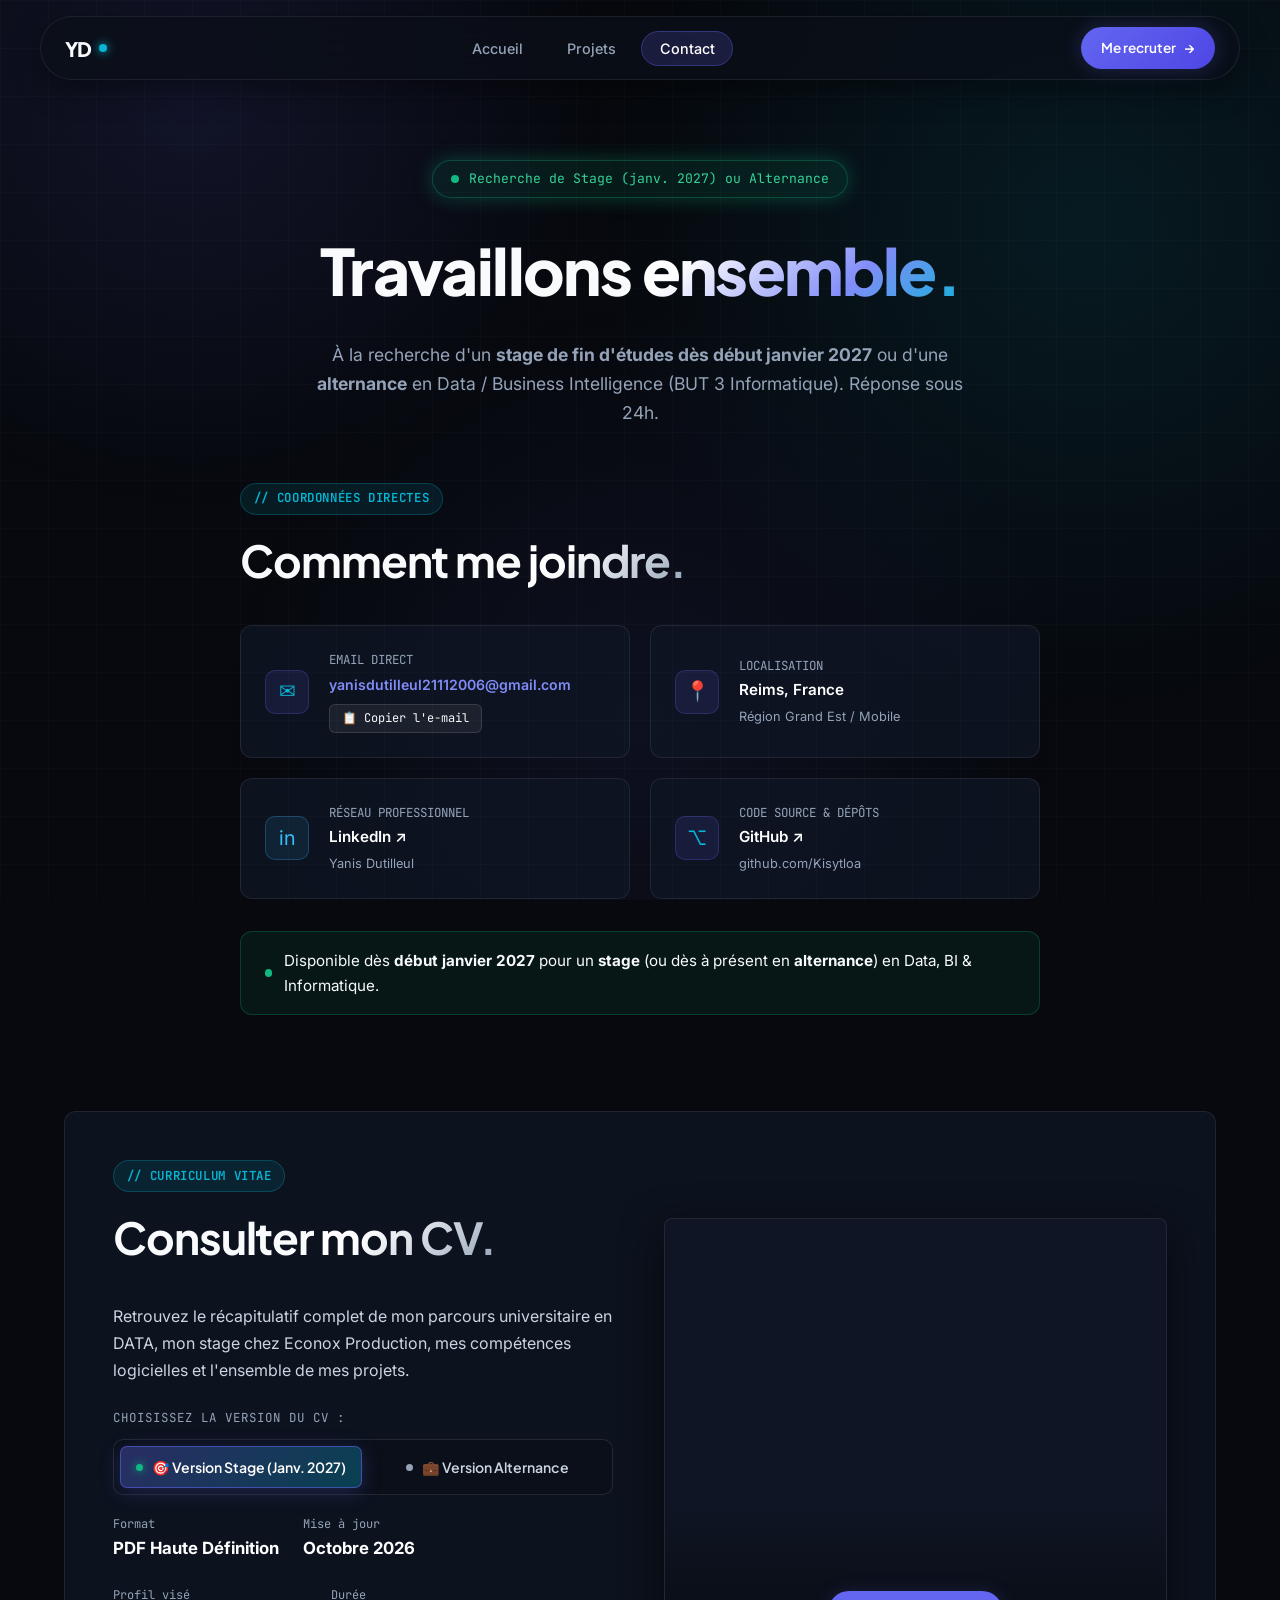
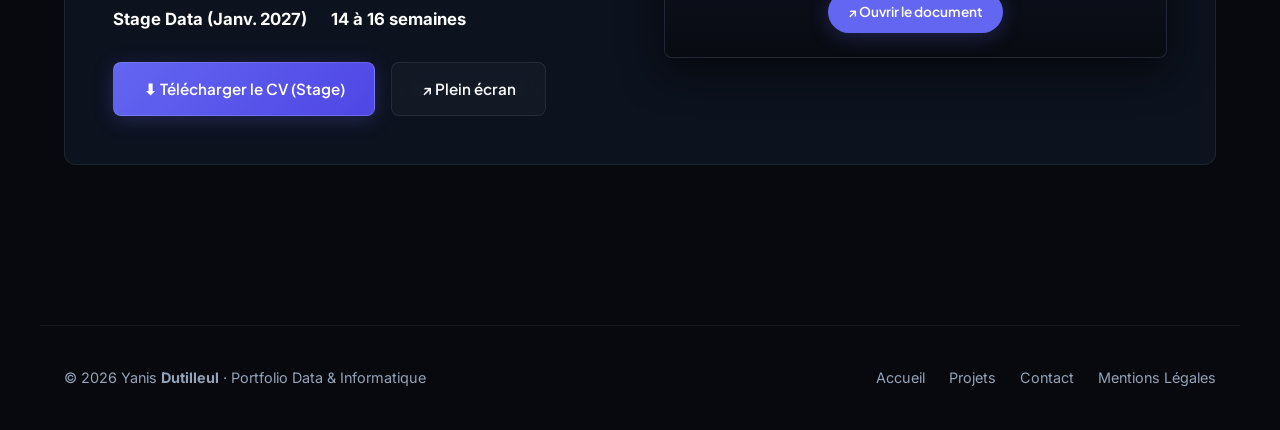
==== commit d2722f0f: "feat(cv): ajout de la recherche de stage janvier 2027 et selecteur de CV (stage / alternance)" ====
--- a/contact.html
+++ b/contact.html
@@ -3,7 +3,8 @@
 <head>
   <meta charset="UTF-8" />
   <meta name="viewport" content="width=device-width, initial-scale=1.0" />
-  <title>Yanis Dutilleul — Contact &amp; Alternance</title>
+  <meta name="description" content="Contactez Yanis Dutilleul, étudiant en 3ème année de BUT Informatique (DATA) à Reims. Disponible pour un stage dès début janvier 2027 ou en alternance." />
+  <title>Yanis Dutilleul — Contact · Stage &amp; Alternance</title>
   <link rel="preconnect" href="https://fonts.googleapis.com">
   <link rel="preconnect" href="https://fonts.gstatic.com" crossorigin>
   <link href="https://fonts.googleapis.com/css2?family=Inter:wght@300;400;500;600;700&family=JetBrains+Mono:wght@400;500;600;700&family=Plus+Jakarta+Sans:wght@400;500;600;700;800&display=swap" rel="stylesheet" />
@@ -46,13 +47,13 @@
   <header class="page-header">
     <div class="hero-badge reveal" style="margin-bottom: 1.25rem;">
       <span class="pulse-dot"></span>
-      <span>Recrutement · Alternance 2026–2027</span>
+      <span>Recherche de Stage (janv. 2027) ou Alternance</span>
     </div>
     <h1 class="page-title reveal">
       Travaillons <span class="hero-gradient-text">ensemble.</span>
     </h1>
     <p class="page-desc reveal">
-      À la recherche d'une alternance en Data / Business Intelligence pour ma 3ème année de BUT Informatique. Réponse sous 24h.
+      À la recherche d'un <strong>stage de fin d'études dès début janvier 2027</strong> ou d'une <strong>alternance</strong> en Data / Business Intelligence (BUT 3 Informatique). Réponse sous 24h.
     </p>
   </header>
 
@@ -116,7 +117,7 @@
         <div class="contact-dispo">
           <span class="pulse-dot"></span>
           <span>
-            Disponible immédiatement pour un contrat d'<strong>alternance en Data</strong> (Rythme BUT 3 Informatique).
+            Disponible dès <strong>début janvier 2027</strong> pour un <strong>stage</strong> (ou dès à présent en <strong>alternance</strong>) en Data, BI &amp; Informatique.
           </span>
         </div>
       </div>
@@ -134,6 +135,21 @@
           Retrouvez le récapitulatif complet de mon parcours universitaire en DATA, mon stage chez Econox Production, mes compétences logicielles et l'ensemble de mes projets.
         </p>
 
+        <!-- SÉLECTEUR DE VERSION DU CV -->
+        <div class="cv-toggle-wrapper">
+          <span class="cv-toggle-label">Choisissez la version du CV :</span>
+          <div class="cv-toggle-group" role="tablist">
+            <button type="button" class="cv-toggle-btn active" id="btnCvStage" data-cv="stage" role="tab" aria-selected="true">
+              <span class="toggle-dot"></span>
+              <span>🎯 Version Stage (Janv. 2027)</span>
+            </button>
+            <button type="button" class="cv-toggle-btn" id="btnCvAlternance" data-cv="alternance" role="tab" aria-selected="false">
+              <span class="toggle-dot"></span>
+              <span>💼 Version Alternance</span>
+            </button>
+          </div>
+        </div>
+
         <div class="cv-meta">
           <div class="cv-meta-item">
             <span class="cv-meta-label">Format</span>
@@ -141,25 +157,29 @@
           </div>
           <div class="cv-meta-item">
             <span class="cv-meta-label">Mise à jour</span>
-            <span class="cv-meta-val">Septembre 2026</span>
+            <span class="cv-meta-val">Octobre 2026</span>
           </div>
           <div class="cv-meta-item">
-            <span class="cv-meta-label">Profil</span>
-            <span class="cv-meta-val">Alternance Data</span>
+            <span class="cv-meta-label">Profil visé</span>
+            <span class="cv-meta-val" id="cvMetaProfil">Stage Data (Janv. 2027)</span>
+          </div>
+          <div class="cv-meta-item" id="cvMetaExtraItem">
+            <span class="cv-meta-label">Durée</span>
+            <span class="cv-meta-val" id="cvMetaExtra">14 à 16 semaines</span>
           </div>
         </div>
 
         <div style="display: flex; gap: 1rem; flex-wrap: wrap;">
-          <a href="CV_Yanis_Dutilleul.pdf" download class="btn-fill">⬇ Télécharger le CV</a>
-          <a href="CV_Yanis_Dutilleul.pdf" target="_blank" class="btn-outline">↗ Plein écran</a>
+          <a href="CV_Yanis_Dutilleul_Stage.pdf" download="CV_Yanis_Dutilleul_Stage.pdf" id="cvDownloadBtn" class="btn-fill">⬇ Télécharger le CV (Stage)</a>
+          <a href="CV_Yanis_Dutilleul_Stage.pdf" target="_blank" id="cvFullscreenBtn" class="btn-outline">↗ Plein écran</a>
         </div>
       </div>
 
       <div class="cv-preview">
         <div class="cv-frame">
-          <iframe src="CV_Yanis_Dutilleul.pdf" title="CV Yanis Dutilleul"></iframe>
+          <iframe id="cvIframe" src="CV_Yanis_Dutilleul_Stage.pdf" title="CV Yanis Dutilleul - Stage"></iframe>
           <div class="cv-frame-overlay">
-            <a href="CV_Yanis_Dutilleul.pdf" target="_blank" class="cv-open-btn">↗ Ouvrir le document</a>
+            <a href="CV_Yanis_Dutilleul_Stage.pdf" target="_blank" id="cvOverlayBtn" class="cv-open-btn">↗ Ouvrir le document</a>
           </div>
         </div>
       </div>
--- a/style.css
+++ b/style.css
@@ -1185,10 +1185,83 @@
   align-items: center;
 }
 
+/* CV Version Selector */
+.cv-toggle-wrapper {
+  margin: 1.5rem 0 1.25rem;
+}
+
+.cv-toggle-label {
+  display: block;
+  font-family: var(--font-mono);
+  font-size: 0.78rem;
+  color: var(--muted);
+  text-transform: uppercase;
+  letter-spacing: 0.08em;
+  margin-bottom: 0.65rem;
+}
+
+.cv-toggle-group {
+  display: inline-flex;
+  gap: 0.4rem;
+  padding: 0.35rem;
+  background: rgba(11, 15, 25, 0.75);
+  border: 1px solid rgba(255, 255, 255, 0.1);
+  border-radius: 10px;
+  backdrop-filter: blur(12px);
+  width: 100%;
+  max-width: 500px;
+}
+
+.cv-toggle-btn {
+  flex: 1;
+  display: inline-flex;
+  align-items: center;
+  justify-content: center;
+  gap: 0.55rem;
+  padding: 0.7rem 0.95rem;
+  font-family: var(--font-heading);
+  font-size: 0.88rem;
+  font-weight: 600;
+  color: var(--text-secondary);
+  background: transparent;
+  border: 1px solid transparent;
+  border-radius: 7px;
+  cursor: pointer;
+  transition: var(--transition);
+  user-select: none;
+  white-space: nowrap;
+}
+
+.cv-toggle-btn:hover {
+  color: #fff;
+  background: rgba(255, 255, 255, 0.06);
+}
+
+.cv-toggle-btn.active {
+  color: #fff;
+  background: linear-gradient(135deg, rgba(99, 102, 241, 0.35) 0%, rgba(6, 182, 212, 0.3) 100%);
+  border-color: rgba(99, 102, 241, 0.55);
+  box-shadow: 0 4px 20px rgba(99, 102, 241, 0.25);
+}
+
+.cv-toggle-btn .toggle-dot {
+  width: 7px;
+  height: 7px;
+  border-radius: 50%;
+  background: var(--muted);
+  transition: var(--transition);
+}
+
+.cv-toggle-btn.active .toggle-dot {
+  background: var(--emerald);
+  box-shadow: 0 0 10px var(--emerald);
+}
+
 .cv-meta {
   display: flex;
   gap: 1.5rem;
-  margin: 1.5rem 0 2rem;
+  margin: 1.25rem 0 1.75rem;
+  flex-wrap: wrap;
 }
 
 .cv-meta-item {
@@ -1205,7 +1278,8 @@
 .cv-meta-val {
   font-weight: 700;
   color: #fff;
-  font-size: 1.1rem;
+  font-size: 1.05rem;
+  transition: color 0.3s ease;
 }
 
 .cv-frame {
@@ -1213,14 +1287,16 @@
   overflow: hidden;
   border: 1px solid var(--card-border);
   box-shadow: 0 12px 40px rgba(0, 0, 0, 0.6);
-  height: 420px;
+  height: 440px;
   position: relative;
+  background: #0f1524;
 }
 
 .cv-frame iframe {
   width: 100%;
   height: 100%;
   border: none;
+  transition: opacity 0.25s ease;
 }
 
 .cv-frame-overlay {
@@ -1389,3 +1465,10 @@
     text-align: center;
   }
 }
+
+@media (max-width: 580px) {
+  .cv-toggle-group {
+    flex-direction: column;
+  }
+}
+
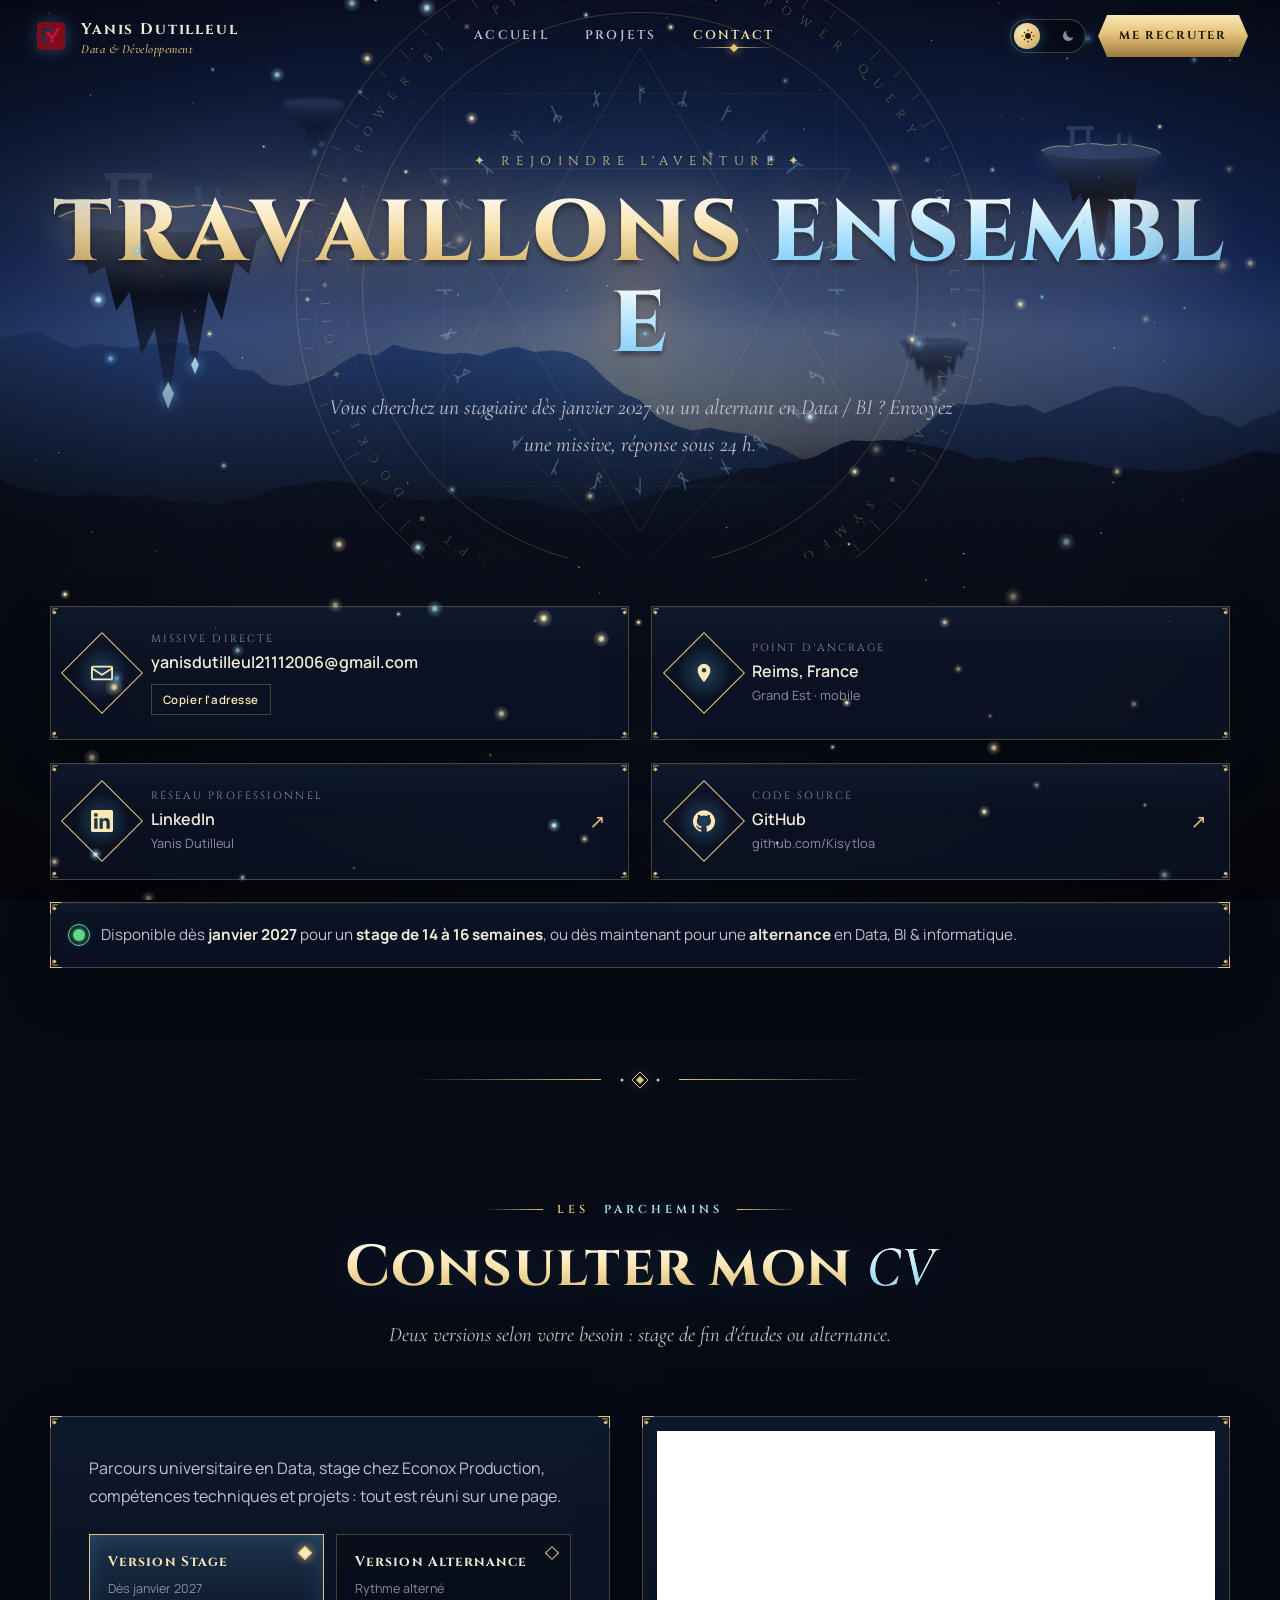
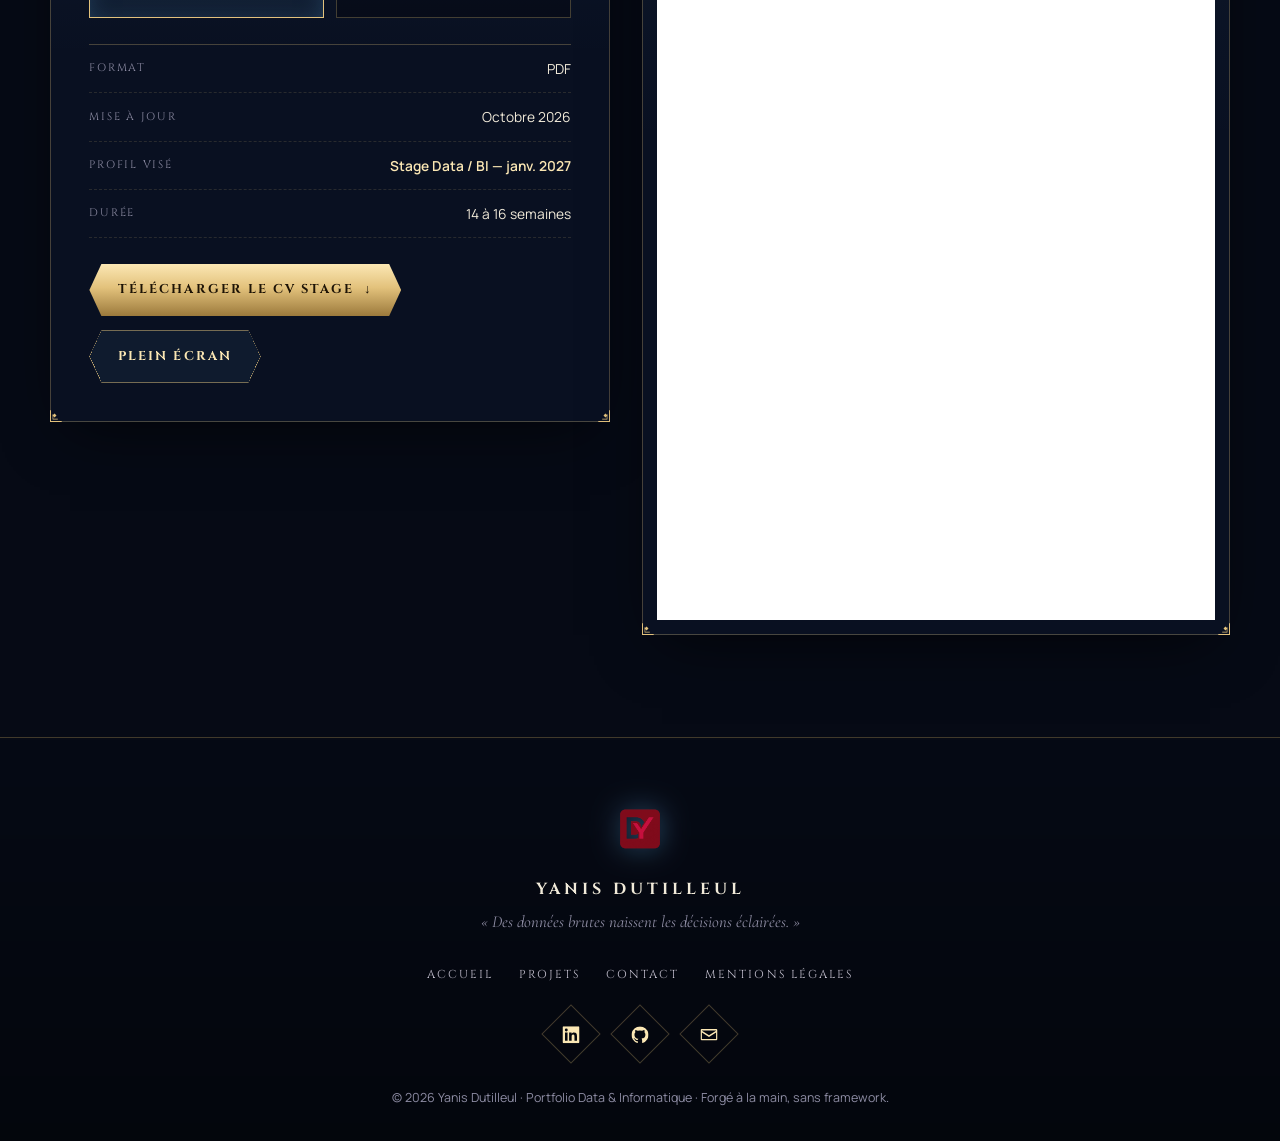
==== commit 1c6b294f: "feat(theme): refonte complète du portfolio, univers fantasy céleste - Ciel procédural (montagnes, îl" ====
--- a/contact.html
+++ b/contact.html
@@ -1,200 +1,191 @@
 <!DOCTYPE html>
-<html lang="fr">
+<html lang="fr" class="no-js" data-page="contact">
 <head>
   <meta charset="UTF-8" />
-  <meta name="viewport" content="width=device-width, initial-scale=1.0" />
-  <meta name="description" content="Contactez Yanis Dutilleul, étudiant en 3ème année de BUT Informatique (DATA) à Reims. Disponible pour un stage dès début janvier 2027 ou en alternance." />
-  <title>Yanis Dutilleul — Contact · Stage &amp; Alternance</title>
-  <link rel="preconnect" href="https://fonts.googleapis.com">
-  <link rel="preconnect" href="https://fonts.gstatic.com" crossorigin>
-  <link href="https://fonts.googleapis.com/css2?family=Inter:wght@300;400;500;600;700&family=JetBrains+Mono:wght@400;500;600;700&family=Plus+Jakarta+Sans:wght@400;500;600;700;800&display=swap" rel="stylesheet" />
-  <link rel="icon" type="image/x-icon" href="Logo Yanis-Photoroom.png">
+  <meta name="viewport" content="width=device-width, initial-scale=1.0, viewport-fit=cover" />
+  <title>Yanis Dutilleul Contact · Stage &amp; Alternance</title>
+  <meta name="description" content="Contactez Yanis Dutilleul, étudiant en 3e année de BUT Informatique (Data) à Reims. Disponible pour un stage dès janvier 2027 ou en alternance. CV téléchargeable." />
+  <meta name="author" content="Yanis Dutilleul" />
+  <meta name="theme-color" content="#060a15" />
+  <meta property="og:type" content="website" />
+  <meta property="og:locale" content="fr_FR" />
+  <meta property="og:title" content="Yanis Dutilleul Contact · Stage &amp; Alternance" />
+  <meta property="og:description" content="Contactez Yanis Dutilleul, étudiant en 3e année de BUT Informatique (Data) à Reims. Disponible pour un stage dès janvier 2027 ou en alternance. CV téléchargeable." />
+  <meta property="og:image" content="logo-192.png" />
+  <link rel="icon" type="image/png" href="logo-64.png" />
+  <link rel="apple-touch-icon" href="logo-192.png" />
+  <link rel="preconnect" href="https://fonts.googleapis.com" />
+  <link rel="preconnect" href="https://fonts.gstatic.com" crossorigin />
+  <link href="https://fonts.googleapis.com/css2?family=Cinzel:wght@400;500;600;700;800;900&amp;family=Cormorant+Garamond:ital,wght@0,500;1,400;1,500;1,600&amp;family=Manrope:wght@300;400;500;600;700;800&amp;display=swap" rel="stylesheet" />
   <link rel="stylesheet" href="style.css" />
+  <script>
+    /* Avant le premier rendu : faction mémorisée + intro (1 fois par session, accueil uniquement) */
+    (function (h) {
+      h.className = h.className.replace('no-js', 'js');
+      try {
+        if (localStorage.getItem('faction') === 'ombre') h.dataset.faction = 'ombre';
+        if (h.dataset.page === 'home' && !sessionStorage.getItem('eveil') &&
+            !matchMedia('(prefers-reduced-motion: reduce)').matches) h.classList.add('intro-on');
+      } catch (e) {}
+    })(document.documentElement);
+  </script>
 </head>
 <body>
+  <a class="skip-link" href="#main">Aller au contenu</a>
+  <div id="scroll-progress" aria-hidden="true"></div>
+  <canvas id="aether" aria-hidden="true"></canvas>
 
-  <!-- TOP SCROLL PROGRESS BAR -->
-  <div id="scroll-progress"></div>
+  <!-- ═══ NAVIGATION ═══ -->
+  <header id="navbar">
+    <a href="index.html" class="nav-logo" aria-label="Yanis Dutilleul — accueil">
+      <img src="logo-64.png" alt="" width="38" height="38" />
+      <span>Yanis Dutilleul<small>Data &amp; Développement</small></span>
+    </a>
+    <nav aria-label="Navigation principale">
+      <ul class="nav-links">
+        <li><a href="index.html">Accueil</a></li>
+        <li><a href="projets.html">Projets</a></li>
+        <li><a href="contact.html" class="active" aria-current="page">Contact</a></li>
+      </ul>
+    </nav>
+    <div class="nav-right">
+      <button class="faction-toggle" type="button" aria-label="Changer de faction : Lumière ou Ombre" aria-pressed="false" data-hover>
+        <span class="ft-knob" aria-hidden="true"></span>
+        <svg class="ft-sun" viewBox="0 0 24 24" aria-hidden="true"><path d="M12 7a5 5 0 1 0 0 10 5 5 0 0 0 0-10zM11 1h2v3h-2zm0 19h2v3h-2zM1 11h3v2H1zm19 0h3v2h-3zM4.2 5.6l1.4-1.4 2.1 2.1-1.4 1.4zm12.1 12.1 1.4-1.4 2.1 2.1-1.4 1.4zM4.2 18.4l2.1-2.1 1.4 1.4-2.1 2.1zM16.3 6.3l2.1-2.1 1.4 1.4-2.1 2.1z"/></svg>
+        <svg class="ft-moon" viewBox="0 0 24 24" aria-hidden="true"><path d="M21 14.5A9 9 0 0 1 9.5 3a9 9 0 1 0 11.5 11.5z"/></svg>
+      </button>
+      <a class="btn btn-gold btn-sm nav-cta" href="contact.html">Me recruter</a>
+      <button class="hamburger" id="hamburger" type="button" aria-label="Ouvrir le menu" aria-expanded="false" aria-controls="mobileNav">
+        <span></span><span></span><span></span>
+      </button>
+    </div>
+  </header>
 
-  <!-- MOBILE NAV -->
-  <div class="mobile-nav" id="mobileNav">
-    <button class="mobile-close" id="mobileClose">✕</button>
+  <nav class="mobile-nav" id="mobileNav" aria-label="Navigation mobile">
     <a href="index.html">Accueil</a>
     <a href="projets.html">Projets</a>
-    <a href="contact.html" class="active">Contact</a>
-  </div>
-
-  <!-- FLOATING GLASS NAVBAR -->
-  <nav id="navbar">
-    <a href="index.html" class="nav-logo">
-      YD<span class="nav-logo-dot"></span>
-    </a>
-    <ul class="nav-links">
-      <li><a href="index.html">Accueil</a></li>
-      <li><a href="projets.html">Projets</a></li>
-      <li><a href="contact.html" class="active">Contact</a></li>
-    </ul>
-    <a href="mailto:yanisdutilleul21112006@gmail.com" class="nav-cta">
-      <span>Me recruter</span>
-      <span style="font-size: 0.9rem;">→</span>
-    </a>
-    <button class="hamburger" id="hamburger" aria-label="Menu">
-      <span></span><span></span><span></span>
-    </button>
+    <a href="contact.html" class="active" aria-current="page">Contact</a>
+    <div class="mn-rune" aria-hidden="true"></div>
+    <a href="mentions-legales.html" style="font-size:1rem">Mentions légales</a>
   </nav>
 
-  <!-- ═══ PAGE HEADER ═══ -->
-  <header class="page-header">
-    <div class="hero-badge reveal" style="margin-bottom: 1.25rem;">
-      <span class="pulse-dot"></span>
-      <span>Recherche de Stage (janv. 2027) ou Alternance</span>
+  <!-- ═══ EN-TÊTE ═══ -->
+  <header class="page-hero">
+    <div class="sky" data-sky aria-hidden="true"></div>
+    <div class="hero-stage" data-depth=".1" aria-hidden="true">
+      <div class="rune-circle" data-rune-circle></div>
     </div>
-    <h1 class="page-title reveal">
-      Travaillons <span class="hero-gradient-text">ensemble.</span>
-    </h1>
-    <p class="page-desc reveal">
-      À la recherche d'un <strong>stage de fin d'études dès début janvier 2027</strong> ou d'une <strong>alternance</strong> en Data / Business Intelligence (BUT 3 Informatique). Réponse sous 24h.
-    </p>
+    <div>
+      <p class="hero-over hero-fade" style="--t:.1s">✦ Rejoindre l'aventure ✦</p>
+      <h1 class="page-title" aria-label="Travaillons ensemble"><span data-split data-split-reset>Travaillons</span> <span class="accent" data-split>ensemble</span></h1>
+      <p class="page-desc hero-fade" style="--t:.7s">Vous cherchez un stagiaire dès janvier 2027 ou un alternant en Data / BI ? Envoyez une missive, réponse sous 24 h.</p>
+    </div>
   </header>
 
-  <!-- ═══ CONTACT MAIN ═══ -->
-  <main id="contact-main" style="max-width: var(--max-w); margin: 0 auto; padding: 0 1.5rem 4rem;">
-    <div class="contact-grid">
+  <main id="main" class="page">
+    <section class="section" style="padding-top:3rem">
+      <div class="container">
+        <div class="contact-grid" data-stagger>
+          <div class="frame portal reveal">
+            <div class="portal-icon"><svg viewBox="0 0 24 24" aria-hidden="true"><path d="M2 4h20a2 2 0 0 1 2 2v12a2 2 0 0 1-2 2H2a2 2 0 0 1-2-2V6a2 2 0 0 1 2-2zm0 2v.5l10 6.25L22 6.5V6H2zm20 2.86-10 6.25L2 8.86V18h20V8.86z"/></svg></div>
+            <div>
+              <div class="portal-label">Missive directe</div>
+              <a class="portal-val" href="mailto:yanisdutilleul21112006@gmail.com">yanisdutilleul21112006@gmail.com</a>
+              <div><button class="copy-btn" type="button" data-copy="yanisdutilleul21112006@gmail.com">Copier l'adresse</button></div>
+            </div>
+          </div>
+          <div class="frame portal reveal">
+            <div class="portal-icon"><svg viewBox="0 0 24 24" aria-hidden="true"><path d="M12 2a7 7 0 0 0-7 7c0 5.25 7 13 7 13s7-7.75 7-13a7 7 0 0 0-7-7zm0 9.5A2.5 2.5 0 1 1 12 6.5a2.5 2.5 0 0 1 0 5z"/></svg></div>
+            <div>
+              <div class="portal-label">Point d'ancrage</div>
+              <div class="portal-val">Reims, France</div>
+              <div class="portal-sub">Grand Est · mobile</div>
+            </div>
+          </div>
+          <a class="frame portal reveal" href="https://www.linkedin.com/in/yanis-dutilleul-544088357/" target="_blank" rel="noopener">
+            <div class="portal-icon"><svg viewBox="0 0 24 24" aria-hidden="true"><path d="M20.45 20.45h-3.55v-5.57c0-1.33-.03-3.04-1.85-3.04-1.86 0-2.14 1.45-2.14 2.94v5.67H9.35V9h3.41v1.56h.05c.48-.9 1.64-1.85 3.37-1.85 3.6 0 4.27 2.37 4.27 5.46v6.28zM5.34 7.43a2.06 2.06 0 1 1 0-4.12 2.06 2.06 0 0 1 0 4.12zM7.12 20.45H3.56V9h3.56v11.45zM22.22 0H1.77C.79 0 0 .77 0 1.73v20.54C0 23.23.79 24 1.77 24h20.45c.98 0 1.78-.77 1.78-1.73V1.73C24 .77 23.2 0 22.22 0z"/></svg></div>
+            <div>
+              <div class="portal-label">Réseau professionnel</div>
+              <div class="portal-val">LinkedIn</div>
+              <div class="portal-sub">Yanis Dutilleul</div>
+            </div>
+            <span class="arrow" aria-hidden="true">↗</span>
+          </a>
+          <a class="frame portal reveal" href="https://github.com/Kisytloa" target="_blank" rel="noopener">
+            <div class="portal-icon"><svg viewBox="0 0 24 24" aria-hidden="true"><path d="M12 .3a12 12 0 0 0-3.8 23.4c.6.1.8-.3.8-.6v-2c-3.3.7-4-1.6-4-1.6-.6-1.4-1.4-1.8-1.4-1.8-1-.7.1-.7.1-.7 1.2.1 1.8 1.2 1.8 1.2 1 1.8 2.8 1.3 3.5 1 .1-.8.4-1.3.7-1.6-2.7-.3-5.5-1.3-5.5-6 0-1.2.5-2.3 1.3-3.1-.2-.4-.6-1.6 0-3.2 0 0 1-.3 3.4 1.2a11.5 11.5 0 0 1 6 0c2.3-1.5 3.3-1.2 3.3-1.2.6 1.6.2 2.8.1 3.2.8.8 1.3 1.9 1.3 3.2 0 4.6-2.8 5.6-5.5 5.9.5.4.9 1 .9 2.2v3.3c0 .3.1.7.8.6A12 12 0 0 0 12 .3"/></svg></div>
+            <div>
+              <div class="portal-label">Code source</div>
+              <div class="portal-val">GitHub</div>
+              <div class="portal-sub">github.com/Kisytloa</div>
+            </div>
+            <span class="arrow" aria-hidden="true">↗</span>
+          </a>
+          <div class="frame dispo reveal">
+            <span class="pulse" aria-hidden="true"></span>
+            <span>Disponible dès <strong>janvier 2027</strong> pour un <strong>stage de 14 à 16 semaines</strong>, ou dès maintenant pour une <strong>alternance</strong> en Data, BI &amp; informatique.</span>
+          </div>
+        </div>
+      </div>
+    </section>
 
-      <div class="contact-infos reveal">
-        <div class="section-tag">// Coordonnées directes</div>
-        <h2 class="section-title">Comment me <em>joindre.</em></h2>
+    <div class="divider" aria-hidden="true"><svg viewBox="0 0 46 18"><path d="M23 1l8 8-8 8-8-8z" fill="none" stroke="currentColor"/><path d="M23 5l4 4-4 4-4-4z" fill="currentColor"/><circle cx="5" cy="9" r="1.5" fill="currentColor"/><circle cx="41" cy="9" r="1.5" fill="currentColor"/></svg></div>
 
-        <div class="contact-cards">
-          <!-- Email Card -->
-          <div class="contact-card">
-            <div class="cc-icon">✉</div>
-            <div style="flex-grow: 1;">
-              <div class="cc-label">Email direct</div>
-              <a href="mailto:yanisdutilleul21112006@gmail.com" class="cc-val" style="color: var(--primary-light); font-size: 0.88rem; word-break: break-all;">
-                yanisdutilleul21112006@gmail.com
-              </a>
-              <div>
-                <button class="copy-btn" data-copy="yanisdutilleul21112006@gmail.com">
-                  📋 Copier l'e-mail
-                </button>
+    <!-- ═══ PARCHEMINS (CV) ═══ -->
+    <section class="section" id="cv">
+      <div class="container">
+        <div class="sec-head reveal">
+          <p class="overline">Les <i>parchemins</i></p>
+          <h2 class="title">Consulter mon <em>CV</em></h2>
+          <p class="sec-sub">Deux versions selon votre besoin : stage de fin d'études ou alternance.</p>
+        </div>
+        <div class="cv-wrap">
+          <div class="frame cv-info reveal reveal-l">
+            <p>Parcours universitaire en Data, stage chez Econox Production, compétences techniques et projets : tout est réuni sur une page.</p>
+            <div class="scrolls" role="group" aria-label="Version du CV">
+              <button class="scroll-btn active" type="button" data-cv="stage" aria-pressed="true"><b>Version Stage</b><span>Dès janvier 2027</span></button>
+              <button class="scroll-btn" type="button" data-cv="alternance" aria-pressed="false"><b>Version Alternance</b><span>Rythme alterné</span></button>
+            </div>
+            <dl class="attr-list cv-meta">
+              <div class="attr"><dt>Format</dt><dd>PDF</dd></div>
+              <div class="attr"><dt>Mise à jour</dt><dd>Octobre 2026</dd></div>
+              <div class="attr"><dt>Profil visé</dt><dd class="hl" id="cvProfil">Stage Data / BI — janv. 2027</dd></div>
+              <div class="attr"><dt id="cvExtraK">Durée</dt><dd id="cvExtraV">14 à 16 semaines</dd></div>
+            </dl>
+            <div class="cv-actions">
+              <a class="btn btn-gold" id="cvDownload" data-cv-link href="CV_Yanis_Dutilleul_Stage.pdf" download="CV_Yanis_Dutilleul_Stage.pdf"><span class="lbl">Télécharger le CV Stage</span> <span class="arr" aria-hidden="true">↓</span></a>
+              <a class="btn btn-ghost" data-cv-link href="CV_Yanis_Dutilleul_Stage.pdf" target="_blank" rel="noopener"><span class="bevel" aria-hidden="true"></span>Plein écran</a>
+            </div>
+          </div>
+          <div class="frame cv-preview reveal reveal-r">
+            <div class="cv-frame">
+              <iframe id="cvIframe" src="CV_Yanis_Dutilleul_Stage.pdf#view=FitH&navpanes=0" title="CV Yanis Dutilleul — version Stage" loading="lazy"></iframe>
+              <div class="cv-frame-overlay">
+                <a class="link-rune" data-cv-link href="CV_Yanis_Dutilleul_Stage.pdf" target="_blank" rel="noopener"><svg viewBox="0 0 24 24" aria-hidden="true"><path d="M14 3h7v7h-2V6.41l-9.29 9.3-1.42-1.42L17.59 5H14V3zM5 5h5v2H5v12h12v-5h2v5a2 2 0 0 1-2 2H5a2 2 0 0 1-2-2V7a2 2 0 0 1 2-2z"/></svg>Ouvrir le document</a>
               </div>
             </div>
           </div>
-
-          <!-- Localisation -->
-          <div class="contact-card">
-            <div class="cc-icon">📍</div>
-            <div>
-              <div class="cc-label">Localisation</div>
-              <div class="cc-val">Reims, France</div>
-              <div style="font-size: 0.8rem; color: var(--muted); margin-top: 0.25rem;">Région Grand Est / Mobile</div>
-            </div>
-          </div>
-
-          <!-- LinkedIn -->
-          <a href="https://www.linkedin.com/in/yanis-dutilleul-544088357/" target="_blank" class="contact-card">
-            <div class="cc-icon" style="color: #38bdf8; background: rgba(56, 189, 248, 0.1); border-color: rgba(56, 189, 248, 0.25);">in</div>
-            <div>
-              <div class="cc-label">Réseau professionnel</div>
-              <div class="cc-val">LinkedIn ↗</div>
-              <div style="font-size: 0.8rem; color: var(--muted); margin-top: 0.25rem;">Yanis Dutilleul</div>
-            </div>
-          </a>
-
-          <!-- GitHub -->
-          <a href="https://github.com/Kisytloa" target="_blank" class="contact-card">
-            <div class="cc-icon">⌥</div>
-            <div>
-              <div class="cc-label">Code source &amp; Dépôts</div>
-              <div class="cc-val">GitHub ↗</div>
-              <div style="font-size: 0.8rem; color: var(--muted); margin-top: 0.25rem;">github.com/Kisytloa</div>
-            </div>
-          </a>
-        </div>
-
-        <!-- Disponibilité Badge -->
-        <div class="contact-dispo">
-          <span class="pulse-dot"></span>
-          <span>
-            Disponible dès <strong>début janvier 2027</strong> pour un <strong>stage</strong> (ou dès à présent en <strong>alternance</strong>) en Data, BI &amp; Informatique.
-          </span>
         </div>
       </div>
-
-    </div>
+    </section>
   </main>
 
-  <!-- ═══ CV SECTION ═══ -->
-  <section id="cv-section">
-    <div class="cv-inner reveal">
-      <div class="cv-text">
-        <div class="section-tag">// Curriculum Vitae</div>
-        <h2 class="section-title">Consulter <em>mon CV.</em></h2>
-        <p style="color: var(--text-secondary); line-height: 1.7; margin-bottom: 1.5rem;">
-          Retrouvez le récapitulatif complet de mon parcours universitaire en DATA, mon stage chez Econox Production, mes compétences logicielles et l'ensemble de mes projets.
-        </p>
-
-        <!-- SÉLECTEUR DE VERSION DU CV -->
-        <div class="cv-toggle-wrapper">
-          <span class="cv-toggle-label">Choisissez la version du CV :</span>
-          <div class="cv-toggle-group" role="tablist">
-            <button type="button" class="cv-toggle-btn active" id="btnCvStage" data-cv="stage" role="tab" aria-selected="true">
-              <span class="toggle-dot"></span>
-              <span>🎯 Version Stage (Janv. 2027)</span>
-            </button>
-            <button type="button" class="cv-toggle-btn" id="btnCvAlternance" data-cv="alternance" role="tab" aria-selected="false">
-              <span class="toggle-dot"></span>
-              <span>💼 Version Alternance</span>
-            </button>
-          </div>
-        </div>
-
-        <div class="cv-meta">
-          <div class="cv-meta-item">
-            <span class="cv-meta-label">Format</span>
-            <span class="cv-meta-val">PDF Haute Définition</span>
-          </div>
-          <div class="cv-meta-item">
-            <span class="cv-meta-label">Mise à jour</span>
-            <span class="cv-meta-val">Octobre 2026</span>
-          </div>
-          <div class="cv-meta-item">
-            <span class="cv-meta-label">Profil visé</span>
-            <span class="cv-meta-val" id="cvMetaProfil">Stage Data (Janv. 2027)</span>
-          </div>
-          <div class="cv-meta-item" id="cvMetaExtraItem">
-            <span class="cv-meta-label">Durée</span>
-            <span class="cv-meta-val" id="cvMetaExtra">14 à 16 semaines</span>
-          </div>
-        </div>
-
-        <div style="display: flex; gap: 1rem; flex-wrap: wrap;">
-          <a href="CV_Yanis_Dutilleul_Stage.pdf" download="CV_Yanis_Dutilleul_Stage.pdf" id="cvDownloadBtn" class="btn-fill">⬇ Télécharger le CV (Stage)</a>
-          <a href="CV_Yanis_Dutilleul_Stage.pdf" target="_blank" id="cvFullscreenBtn" class="btn-outline">↗ Plein écran</a>
-        </div>
-      </div>
-
-      <div class="cv-preview">
-        <div class="cv-frame">
-          <iframe id="cvIframe" src="CV_Yanis_Dutilleul_Stage.pdf" title="CV Yanis Dutilleul - Stage"></iframe>
-          <div class="cv-frame-overlay">
-            <a href="CV_Yanis_Dutilleul_Stage.pdf" target="_blank" id="cvOverlayBtn" class="cv-open-btn">↗ Ouvrir le document</a>
-          </div>
-        </div>
-      </div>
-    </div>
-  </section>
-
-  <!-- FOOTER -->
+  <!-- ═══ PIED DE PAGE ═══ -->
   <footer>
-    <span>© 2026 Yanis <strong>Dutilleul</strong> · Portfolio Data &amp; Informatique</span>
-    <nav class="footer-nav">
+    <img class="foot-emblem" src="logo-192.png" alt="" width="54" height="54" loading="lazy" />
+    <div class="foot-name">Yanis Dutilleul</div>
+    <p class="foot-motto">« Des données brutes naissent les décisions éclairées. »</p>
+    <nav class="foot-nav" aria-label="Liens de pied de page">
       <a href="index.html">Accueil</a>
       <a href="projets.html">Projets</a>
       <a href="contact.html">Contact</a>
-      <a href="mentions-legales.html">Mentions Légales</a>
+      <a href="mentions-legales.html">Mentions légales</a>
     </nav>
+    <div class="foot-social">
+      <a href="https://www.linkedin.com/in/yanis-dutilleul-544088357/" target="_blank" rel="noopener" aria-label="LinkedIn"><svg viewBox="0 0 24 24" aria-hidden="true"><path d="M20.45 20.45h-3.55v-5.57c0-1.33-.03-3.04-1.85-3.04-1.86 0-2.14 1.45-2.14 2.94v5.67H9.35V9h3.41v1.56h.05c.48-.9 1.64-1.85 3.37-1.85 3.6 0 4.27 2.37 4.27 5.46v6.28zM5.34 7.43a2.06 2.06 0 1 1 0-4.12 2.06 2.06 0 0 1 0 4.12zM7.12 20.45H3.56V9h3.56v11.45zM22.22 0H1.77C.79 0 0 .77 0 1.73v20.54C0 23.23.79 24 1.77 24h20.45c.98 0 1.78-.77 1.78-1.73V1.73C24 .77 23.2 0 22.22 0z"/></svg></a>
+      <a href="https://github.com/Kisytloa" target="_blank" rel="noopener" aria-label="GitHub"><svg viewBox="0 0 24 24" aria-hidden="true"><path d="M12 .3a12 12 0 0 0-3.8 23.4c.6.1.8-.3.8-.6v-2c-3.3.7-4-1.6-4-1.6-.6-1.4-1.4-1.8-1.4-1.8-1-.7.1-.7.1-.7 1.2.1 1.8 1.2 1.8 1.2 1 1.8 2.8 1.3 3.5 1 .1-.8.4-1.3.7-1.6-2.7-.3-5.5-1.3-5.5-6 0-1.2.5-2.3 1.3-3.1-.2-.4-.6-1.6 0-3.2 0 0 1-.3 3.4 1.2a11.5 11.5 0 0 1 6 0c2.3-1.5 3.3-1.2 3.3-1.2.6 1.6.2 2.8.1 3.2.8.8 1.3 1.9 1.3 3.2 0 4.6-2.8 5.6-5.5 5.9.5.4.9 1 .9 2.2v3.3c0 .3.1.7.8.6A12 12 0 0 0 12 .3"/></svg></a>
+      <a href="mailto:yanisdutilleul21112006@gmail.com" aria-label="E-mail"><svg viewBox="0 0 24 24" aria-hidden="true"><path d="M2 4h20a2 2 0 0 1 2 2v12a2 2 0 0 1-2 2H2a2 2 0 0 1-2-2V6a2 2 0 0 1 2-2zm0 2v.5l10 6.25L22 6.5V6H2zm20 2.86-10 6.25L2 8.86V18h20V8.86z"/></svg></a>
+    </div>
+    <p class="foot-copy">© <span data-year>2026</span> Yanis Dutilleul · Portfolio Data &amp; Informatique · Forgé à la main, sans framework.</p>
   </footer>
 
   <script src="script.js"></script>
--- a/style.css
+++ b/style.css
@@ -1,1474 +1,2175 @@
-/* ═══════════════════════════════════════════════════
-   YANIS DUTILLEUL — PORTFOLIO DATA & TECH
-   Modern Dark Glassmorphism, Electric Indigo & Cyan Glow
-   ═══════════════════════════════════════════════════ */
-
-@import url('https://fonts.googleapis.com/css2?family=Inter:wght@300;400;500;600;700&family=JetBrains+Mono:wght@400;500;600;700&family=Plus+Jakarta+Sans:wght@400;500;600;700;800&display=swap');
-
-*, *::before, *::after {
-  box-sizing: border-box;
-  margin: 0;
-  padding: 0;
-}
-
+/* ═══════════════════════════════════════════════════════════════
+   YANIS DUTILLEUL — PORTFOLIO
+   Thème « Éther » : univers fantasy céleste, deux factions
+   ✦ Lumière (or & azur)   ☾ Ombre (cramoisi & violet)
+   ═══════════════════════════════════════════════════════════════ */
+
+@view-transition { navigation: auto; }
+
+*, *::before, *::after { box-sizing: border-box; margin: 0; padding: 0; }
+
+/* ───────────── TOKENS ───────────── */
 :root {
-  /* Core Tech Palette */
-  --bg: #07090e;
-  --bg-secondary: #0b0f19;
-  --card: rgba(15, 22, 36, 0.75);
-  --card-hover: rgba(22, 32, 54, 0.85);
-  --card-border: rgba(255, 255, 255, 0.08);
-  --card-border-hover: rgba(99, 102, 241, 0.45);
-  --input-bg: rgba(18, 26, 43, 0.6);
-
-  /* Accents & Brand */
-  --primary: #6366f1;
-  --primary-light: #818cf8;
-  --primary-glow: rgba(99, 102, 241, 0.25);
-  --cyan: #06b6d4;
-  --cyan-glow: rgba(6, 182, 212, 0.25);
-  --emerald: #10b981;
-  --emerald-glow: rgba(16, 185, 129, 0.3);
-  --amber: #f59e0b;
-
-  /* Typography */
-  --text: #f8fafc;
-  --text-secondary: #cbd5e1;
-  --muted: #94a3b8;
-  --font-heading: 'Plus Jakarta Sans', sans-serif;
-  --font-body: 'Inter', sans-serif;
-  --font-mono: 'JetBrains Mono', monospace;
+  color-scheme: dark;
+
+  /* Faction Lumière (défaut) */
+  --bg: #060a15;
+  --bg-2: #0a1122;
+  --bg-3: #0f1830;
+  --panel: rgba(12, 20, 40, 0.72);
+  --panel-solid: #0c1428;
+
+  --ink: #f1ead9;
+  --ink-2: #c4c0cf;
+  --muted: #8d8ca3;
+
+  --gold: #e3c27c;
+  --gold-hi: #fbe7b4;
+  --gold-lo: #9c7a3c;
+  --gold-line: rgba(227, 194, 124, 0.28);
+  --gold-faint: rgba(227, 194, 124, 0.1);
+
+  --accent: #6cc4ff;          /* couleur principale de faction */
+  --accent-2: #b8e8ff;
+  --accent-rgb: 108, 196, 255;
+  --glow: rgba(108, 196, 255, 0.35);
+
+  --sky-top: #050a1c;
+  --sky-mid: #10265a;
+  --sky-low: #2d4f8f;
+  --horizon: #f2c784;
+  --horizon-rgb: 242, 199, 132;
+  --mtn-far: #1d3566;
+  --mtn-near: #0b1530;
+  --rock-top: #2d3f66;
+  --rock-bot: #070c1c;
+
+  --wing-a: #fff6dc;
+  --wing-b: #f0cf86;
+  --wing-c: #8fd3ff;
+
+  --legend: #ffa53a;
+  --epic: #c27bff;
+  --rare: #4fb2ff;
+  --uncommon: #5fd68b;
+
+  /* Typographie */
+  --f-title: 'Cinzel', 'Times New Roman', serif;
+  --f-serif: 'Cormorant Garamond', Georgia, serif;
+  --f-body: 'Manrope', system-ui, -apple-system, 'Segoe UI', sans-serif;
 
   /* Layout */
-  --max-w: 1200px;
-  --radius: 12px;
-  --radius-sm: 8px;
-  --transition: all 0.3s cubic-bezier(0.16, 1, 0.3, 1);
-}
-
+  --max-w: 1180px;
+  --gutter: clamp(1rem, 4vw, 2rem);
+  --nav-h: 72px;
+  --ease: cubic-bezier(0.16, 1, 0.3, 1);
+  --ease-io: cubic-bezier(0.65, 0, 0.35, 1);
+}
+
+[data-faction="ombre"] {
+  --bg: #08050d;
+  --bg-2: #110a18;
+  --bg-3: #1a0f24;
+  --panel: rgba(24, 12, 30, 0.72);
+  --panel-solid: #170c1f;
+
+  --ink: #f2e6e6;
+  --ink-2: #cbbfcd;
+  --muted: #9a8a9e;
+
+  --gold: #d9b06f;
+  --gold-hi: #f6dcaa;
+  --gold-lo: #8f6634;
+  --gold-line: rgba(217, 176, 111, 0.26);
+  --gold-faint: rgba(217, 176, 111, 0.09);
+
+  --accent: #ff3d6e;
+  --accent-2: #ff9bb4;
+  --accent-rgb: 255, 61, 110;
+  --glow: rgba(255, 61, 110, 0.35);
+
+  --sky-top: #07030c;
+  --sky-mid: #26092e;
+  --sky-low: #5a1440;
+  --horizon: #ff4d6d;
+  --horizon-rgb: 255, 77, 109;
+  --mtn-far: #3a1236;
+  --mtn-near: #14081a;
+  --rock-top: #4a1c3e;
+  --rock-bot: #0a040c;
+
+  --wing-a: #f3c6ff;
+  --wing-b: #a24bff;
+  --wing-c: #ff3d6e;
+}
+
+/* ───────────── BASE ───────────── */
 html {
   scroll-behavior: smooth;
-  color-scheme: dark;
+  scroll-padding-top: calc(var(--nav-h) + 1rem);
+  -webkit-text-size-adjust: 100%;
 }
 
 body {
-  font-family: var(--font-body);
-  background-color: var(--bg);
-  color: var(--text);
-  line-height: 1.65;
+  font-family: var(--f-body);
+  font-size: 16px;
+  line-height: 1.7;
+  color: var(--ink);
+  background: var(--bg);
   overflow-x: hidden;
-  position: relative;
   min-height: 100vh;
-}
-
-/* ── Glow Mesh Background ── */
+  transition: background-color .8s var(--ease), color .8s var(--ease);
+}
+
+/* Grain + vignette globale */
 body::before {
-  content: '';
-  position: fixed;
-  top: 0; left: 0; right: 0; bottom: 0;
-  background: 
-    radial-gradient(circle 600px at 15% 10%, rgba(99, 102, 241, 0.12), transparent 70%),
-    radial-gradient(circle 700px at 85% 25%, rgba(6, 182, 212, 0.1), transparent 70%),
-    radial-gradient(circle 600px at 50% 80%, rgba(99, 102, 241, 0.08), transparent 70%);
-  pointer-events: none;
-  z-index: 0;
-}
-
-/* Subtle Grid Texture */
-body::after {
   content: '';
   position: fixed;
   inset: 0;
-  background-image: 
-    linear-gradient(rgba(255, 255, 255, 0.02) 1px, transparent 1px),
-    linear-gradient(90deg, rgba(255, 255, 255, 0.02) 1px, transparent 1px);
-  background-size: 48px 48px;
+  z-index: 1;
   pointer-events: none;
-  z-index: 0;
-}
-
-/* ── Top Scroll Progress Bar ── */
+  opacity: .055;
+  background-image: url("data:image/svg+xml,%3Csvg xmlns='http://www.w3.org/2000/svg' width='180' height='180'%3E%3Cfilter id='n'%3E%3CfeTurbulence type='fractalNoise' baseFrequency='.85' numOctaves='3' stitchTiles='stitch'/%3E%3C/filter%3E%3Crect width='100%25' height='100%25' filter='url(%23n)'/%3E%3C/svg%3E");
+}
+body::after {
+  content: '';
+  position: fixed;
+  inset: 0;
+  z-index: 1;
+  pointer-events: none;
+  background: radial-gradient(ellipse at 50% 40%, transparent 55%, rgba(0,0,0,.55) 100%);
+}
+
+img { max-width: 100%; display: block; }
+a { color: inherit; text-decoration: none; }
+button { font: inherit; color: inherit; background: none; border: 0; cursor: pointer; }
+strong { color: var(--ink); font-weight: 700; }
+em { font-style: normal; }
+::selection { background: var(--accent); color: #0a0a12; }
+
+:focus-visible {
+  outline: 2px solid var(--gold);
+  outline-offset: 3px;
+  border-radius: 2px;
+}
+
+.skip-link {
+  position: absolute;
+  left: 1rem;
+  top: -100px;
+  z-index: 1000;
+  padding: .6rem 1rem;
+  background: var(--gold);
+  color: #111;
+  font-weight: 700;
+}
+.skip-link:focus { top: 1rem; }
+
+.sr-only {
+  position: absolute; width: 1px; height: 1px; padding: 0; margin: -1px;
+  overflow: hidden; clip: rect(0,0,0,0); white-space: nowrap; border: 0;
+}
+
+/* Scrollbar */
+::-webkit-scrollbar { width: 10px; }
+::-webkit-scrollbar-track { background: var(--bg); }
+::-webkit-scrollbar-thumb {
+  background: linear-gradient(var(--gold-lo), var(--gold), var(--gold-lo));
+  border: 3px solid var(--bg);
+  border-radius: 10px;
+}
+
+/* Couche de contenu au-dessus des effets */
+.page { position: relative; z-index: 2; }
+
+/* ───────────── CANVAS ÉTHER & CURSEUR ───────────── */
+#aether {
+  position: fixed;
+  inset: 0;
+  z-index: 3;
+  pointer-events: none;
+  width: 100%;
+  height: 100%;
+}
+#cursor-trail {
+  position: fixed;
+  inset: 0;
+  z-index: 998;
+  pointer-events: none;
+  width: 100%;
+  height: 100%;
+}
+.cursor-orb, .cursor-ring {
+  position: fixed;
+  top: 0; left: 0;
+  z-index: 999;
+  pointer-events: none;
+  border-radius: 50%;
+  opacity: 0;
+  transition: opacity .3s;
+}
+.cursor-orb {
+  width: 8px; height: 8px;
+  margin: -4px 0 0 -4px;
+  background: var(--gold-hi);
+  box-shadow: 0 0 12px 3px var(--gold), 0 0 26px 6px var(--glow);
+}
+.cursor-ring {
+  width: 38px; height: 38px;
+  margin: -19px 0 0 -19px;
+  border: 1px solid var(--gold-line);
+  transition: opacity .3s, width .35s var(--ease), height .35s var(--ease), margin .35s var(--ease), border-color .35s, background-color .35s;
+}
+.has-cursor .cursor-orb, .has-cursor .cursor-ring { opacity: 1; }
+.cursor-ring.is-hover {
+  width: 64px; height: 64px;
+  margin: -32px 0 0 -32px;
+  border-color: var(--gold);
+  background: rgba(var(--accent-rgb), .07);
+}
+@media (pointer: fine) {
+  .has-cursor, .has-cursor a, .has-cursor button { cursor: none; }
+}
+
+/* ───────────── INTRO (ÉVEIL) ───────────── */
+#intro { display: none; }
+.intro-on .hero-name .char,
+.intro-on .hero-fade,
+.intro-on .feather-in,
+.intro-on .wing,
+.intro-on .rune-circle,
+.intro-on .scroll-hint { animation-play-state: paused; }
+.intro-on #intro, #intro.done {
+  position: fixed;
+  inset: 0;
+  z-index: 2000;
+  display: grid;
+  cursor: pointer;
+  place-items: center;
+  background: radial-gradient(ellipse at center, var(--bg-3), var(--bg) 70%);
+  transition: opacity .9s var(--ease), visibility .9s;
+}
+#intro.done { opacity: 0; visibility: hidden; pointer-events: none; }
+.intro-skip {
+  position: absolute;
+  bottom: 2.2rem;
+  left: 50%;
+  transform: translateX(-50%);
+  font-family: var(--f-title);
+  font-size: .62rem;
+  letter-spacing: .35em;
+  text-transform: uppercase;
+  color: var(--muted);
+  opacity: 0;
+  animation: fadeIn 1s 1.2s forwards;
+}
+.intro-inner { position: relative; display: grid; justify-items: center; }
+.intro-sigil { position: relative; }
+.intro-circle {
+  width: min(62vmin, 420px);
+  height: auto;
+  overflow: visible;
+}
+.intro-circle .ic-draw {
+  fill: none;
+  stroke: var(--gold);
+  stroke-width: 1;
+  stroke-dasharray: 1;
+  stroke-dashoffset: 1;
+  animation: drawPath 1.4s var(--ease-io) forwards;
+}
+.intro-circle .ic-draw:nth-child(2) { animation-delay: .15s; }
+.intro-circle .ic-draw:nth-child(3) { animation-delay: .3s; }
+.intro-circle .ic-draw:nth-child(4) { animation-delay: .45s; }
+.intro-circle .ic-draw:nth-child(5) { animation-delay: .6s; }
+.intro-circle .ic-spin { transform-origin: 200px 200px; animation: spin 10s linear infinite; }
+.intro-circle text {
+  fill: var(--gold);
+  font-family: var(--f-title);
+  font-size: 11px;
+  letter-spacing: 4px;
+  opacity: 0;
+  animation: fadeIn .8s .6s forwards;
+}
+.intro-name {
+  margin-top: 1.6rem;
+  text-align: center;
+  font-family: var(--f-title);
+  letter-spacing: .35em;
+  font-size: clamp(.8rem, 2.6vmin, 1.05rem);
+  color: var(--gold-hi);
+  text-shadow: 0 0 18px var(--glow);
+  opacity: 0;
+  animation: fadeIn 1s .9s forwards;
+}
+.intro-name small {
+  display: block;
+  margin-top: .5rem;
+  font-family: var(--f-serif);
+  font-style: italic;
+  letter-spacing: .1em;
+  font-size: .95em;
+  color: var(--ink-2);
+}
+.intro-flash {
+  position: absolute;
+  left: 50%; top: 50%;
+  margin: -6px 0 0 -6px;
+  width: 12px; height: 12px;
+  border-radius: 50%;
+  background: var(--gold-hi);
+  box-shadow: 0 0 40px 20px var(--glow), 0 0 120px 60px rgba(var(--horizon-rgb), .25);
+  animation: introPulse 1.8s ease-in-out infinite;
+}
+
+@keyframes drawPath { to { stroke-dashoffset: 0; } }
+@keyframes spin { to { transform: rotate(360deg); } }
+@keyframes spinRev { to { transform: rotate(-360deg); } }
+@keyframes fadeIn { to { opacity: 1; } }
+@keyframes introPulse { 50% { transform: scale(1.6); opacity: .7; } }
+
+/* ───────────── PROGRESS BAR ───────────── */
 #scroll-progress {
   position: fixed;
-  top: 0;
-  left: 0;
-  height: 3px;
-  width: 0%;
-  background: linear-gradient(90deg, var(--primary), var(--cyan), var(--emerald));
-  z-index: 1000;
-  transition: width 0.1s ease-out;
-}
-
-/* ── Typography & General ── */
-h1, h2, h3, h4 {
-  font-family: var(--font-heading);
-  font-weight: 700;
-  letter-spacing: -0.025em;
-  color: var(--text);
-}
-
-a {
-  color: inherit;
-  text-decoration: none;
-  transition: var(--transition);
-}
-
-/* ── Floating Glass Navbar ── */
+  top: 0; left: 0;
+  height: 2px;
+  width: 100%;
+  z-index: 1001;
+  transform-origin: left;
+  transform: scaleX(0);
+  background: linear-gradient(90deg, transparent, var(--gold) 30%, var(--gold-hi) 90%, #fff);
+  box-shadow: 0 0 10px var(--gold);
+}
+
+/* ───────────── NAVIGATION ───────────── */
 #navbar {
   position: fixed;
-  top: 1rem;
-  left: 50%;
-  transform: translateX(-50%);
-  width: calc(100% - 2.5rem);
-  max-width: var(--max-w);
-  height: 64px;
-  padding: 0 1.5rem;
+  top: 0; left: 0; right: 0;
+  z-index: 1000;
+  height: var(--nav-h);
+  padding: env(safe-area-inset-top, 0px) var(--gutter) 0;
   display: flex;
   align-items: center;
   justify-content: space-between;
-  background: rgba(11, 15, 25, 0.75);
-  backdrop-filter: blur(16px);
-  -webkit-backdrop-filter: blur(16px);
-  border: 1px solid var(--card-border);
-  border-radius: 9999px;
-  z-index: 100;
-  transition: var(--transition);
-  box-shadow: 0 10px 30px rgba(0, 0, 0, 0.4);
-}
-
+  gap: 1rem;
+  transition: background-color .5s, backdrop-filter .5s, height .4s var(--ease);
+}
+#navbar::after {
+  content: '';
+  position: absolute;
+  left: 0; right: 0; bottom: 0;
+  height: 1px;
+  background: linear-gradient(90deg, transparent, var(--gold-line) 20%, var(--gold) 50%, var(--gold-line) 80%, transparent);
+  opacity: 0;
+  transition: opacity .5s;
+}
 #navbar.scrolled {
-  top: 0.5rem;
-  background: rgba(9, 13, 22, 0.9);
-  border-color: rgba(99, 102, 241, 0.25);
-  box-shadow: 0 12px 36px rgba(0, 0, 0, 0.6), 0 0 20px var(--primary-glow);
-}
+  --nav-h: 62px;
+  background: color-mix(in srgb, var(--bg) 78%, transparent);
+  backdrop-filter: blur(14px) saturate(1.3);
+  -webkit-backdrop-filter: blur(14px) saturate(1.3);
+}
+#navbar.scrolled::after { opacity: 1; }
 
 .nav-logo {
-  font-family: var(--font-heading);
-  font-weight: 800;
-  font-size: 1.25rem;
-  letter-spacing: -0.05em;
-  color: var(--text);
   display: flex;
   align-items: center;
-  gap: 0.5rem;
-}
-
-.nav-logo-dot {
-  width: 8px;
-  height: 8px;
-  background: var(--cyan);
-  border-radius: 50%;
-  box-shadow: 0 0 10px var(--cyan);
+  gap: .7rem;
+  font-family: var(--f-title);
+  font-weight: 700;
+  letter-spacing: .12em;
+  font-size: .95rem;
+  color: var(--ink);
+}
+.nav-logo img {
+  width: 38px; height: 38px;
+  filter: drop-shadow(0 0 8px var(--glow));
+  transition: transform .6s var(--ease);
+}
+.nav-logo:hover img { transform: rotate(-8deg) scale(1.08); }
+.nav-logo span small {
+  display: block;
+  font-family: var(--f-serif);
+  font-style: italic;
+  font-weight: 500;
+  letter-spacing: .04em;
+  font-size: .78rem;
+  color: var(--gold);
+  line-height: 1;
 }
 
 .nav-links {
   display: flex;
   list-style: none;
-  gap: 0.5rem;
+  gap: .25rem;
+}
+.nav-links a {
+  position: relative;
+  display: block;
+  padding: .5rem 1rem;
+  font-family: var(--f-title);
+  font-size: .78rem;
+  font-weight: 600;
+  letter-spacing: .18em;
+  text-transform: uppercase;
+  color: var(--ink-2);
+  transition: color .3s;
+}
+.nav-links a::before {
+  content: '';
+  position: absolute;
+  left: 50%; bottom: .2rem;
+  width: 6px; height: 6px;
+  background: var(--gold);
+  transform: translateX(-50%) rotate(45deg) scale(0);
+  box-shadow: 0 0 10px var(--gold);
+  transition: transform .4s var(--ease);
+}
+.nav-links a::after {
+  content: '';
+  position: absolute;
+  left: 1rem; right: 1rem; bottom: .42rem;
+  height: 1px;
+  background: linear-gradient(90deg, transparent, var(--gold), transparent);
+  transform: scaleX(0);
+  transition: transform .5s var(--ease);
+}
+.nav-links a:hover, .nav-links a.active { color: var(--gold-hi); }
+.nav-links a:hover::after, .nav-links a.active::after { transform: scaleX(1); }
+.nav-links a.active::before { transform: translateX(-50%) rotate(45deg) scale(1); }
+
+.nav-right { display: flex; align-items: center; gap: .75rem; }
+
+/* Sélecteur de faction */
+.faction-toggle {
+  position: relative;
+  display: flex;
   align-items: center;
-}
-
-.nav-links a {
-  padding: 0.5rem 1.1rem;
-  font-size: 0.9rem;
-  font-weight: 500;
-  color: var(--muted);
-  border-radius: 9999px;
-  transition: var(--transition);
-}
-
-.nav-links a:hover {
-  color: var(--text);
-  background: rgba(255, 255, 255, 0.05);
-}
-
-.nav-links a.active {
-  color: #fff;
-  background: rgba(99, 102, 241, 0.18);
-  border: 1px solid rgba(99, 102, 241, 0.35);
-}
-
-.nav-cta {
-  font-family: var(--font-heading);
-  font-size: 0.85rem;
-  font-weight: 600;
-  padding: 0.55rem 1.25rem;
-  background: linear-gradient(135deg, var(--primary), #4f46e5);
-  color: #fff;
-  border-radius: 9999px;
-  box-shadow: 0 0 20px var(--primary-glow);
-  transition: var(--transition);
-  display: inline-flex;
-  align-items: center;
-  gap: 0.5rem;
-}
-
-.nav-cta:hover {
-  transform: translateY(-2px);
-  box-shadow: 0 4px 25px rgba(99, 102, 241, 0.6);
-}
-
-/* Hamburger */
+  width: 76px;
+  height: 34px;
+  padding: 3px;
+  border: 1px solid var(--gold-line);
+  border-radius: 40px;
+  background: rgba(0,0,0,.35);
+  transition: border-color .3s;
+}
+.faction-toggle:hover { border-color: var(--gold); }
+.faction-toggle .ft-knob {
+  position: absolute;
+  top: 3px; left: 3px;
+  width: 26px; height: 26px;
+  border-radius: 50%;
+  background: radial-gradient(circle at 35% 35%, var(--gold-hi), var(--gold) 55%, var(--gold-lo));
+  box-shadow: 0 0 14px var(--glow), inset 0 0 4px rgba(255,255,255,.5);
+  transition: transform .6s var(--ease), background .6s;
+}
+[data-faction="ombre"] .faction-toggle .ft-knob {
+  transform: translateX(42px);
+  background: radial-gradient(circle at 35% 35%, #ffc2d0, var(--accent) 55%, #6d0f2c);
+}
+.faction-toggle svg {
+  position: relative;
+  z-index: 1;
+  width: 14px; height: 14px;
+  margin: 0 7px;
+  flex: none;
+  fill: currentColor;
+  transition: color .4s, opacity .4s;
+}
+.faction-toggle .ft-sun { color: #2a1c05; }
+.faction-toggle .ft-moon { color: var(--muted); margin-left: auto; }
+[data-faction="ombre"] .faction-toggle .ft-sun { color: var(--muted); }
+[data-faction="ombre"] .faction-toggle .ft-moon { color: #2a0612; }
+
 .hamburger {
   display: none;
-  background: none;
-  border: none;
-  cursor: pointer;
-  padding: 0.5rem;
-  flex-direction: column;
-  gap: 5px;
-}
-
+  width: 42px; height: 42px;
+  position: relative;
+  border: 1px solid var(--gold-line);
+  border-radius: 50%;
+}
 .hamburger span {
-  display: block;
-  width: 22px;
-  height: 2px;
-  background: var(--text);
-  border-radius: 2px;
-  transition: var(--transition);
-}
-
-/* Mobile Nav */
+  position: absolute;
+  left: 11px; right: 11px;
+  height: 1.5px;
+  background: var(--gold);
+  transition: transform .4s var(--ease), opacity .3s;
+}
+.hamburger span:nth-child(1) { top: 14px; }
+.hamburger span:nth-child(2) { top: 20px; }
+.hamburger span:nth-child(3) { top: 26px; }
+.menu-open .hamburger span:nth-child(1) { transform: translateY(6px) rotate(45deg); }
+.menu-open .hamburger span:nth-child(2) { opacity: 0; }
+.menu-open .hamburger span:nth-child(3) { transform: translateY(-6px) rotate(-45deg); }
+
 .mobile-nav {
   position: fixed;
   inset: 0;
-  background: rgba(7, 9, 14, 0.96);
-  backdrop-filter: blur(24px);
   z-index: 999;
   display: flex;
   flex-direction: column;
   align-items: center;
   justify-content: center;
-  gap: 1.5rem;
+  gap: 1.25rem;
+  background: radial-gradient(ellipse at center, var(--bg-3), var(--bg) 75%);
+  clip-path: circle(0% at calc(100% - 2.5rem) 2.2rem);
+  transition: clip-path .8s var(--ease);
+  visibility: hidden;
+}
+.menu-open .mobile-nav { clip-path: circle(150% at calc(100% - 2.5rem) 2.2rem); visibility: visible; }
+.mobile-nav a {
+  font-family: var(--f-title);
+  font-size: clamp(1.6rem, 7vw, 2.2rem);
+  letter-spacing: .12em;
+  color: var(--ink-2);
   opacity: 0;
-  pointer-events: none;
-  transition: var(--transition);
-}
-
-.mobile-nav.open {
-  opacity: 1;
-  pointer-events: auto;
-}
-
-.mobile-nav a {
-  font-family: var(--font-heading);
-  font-size: 1.5rem;
-  font-weight: 700;
-  color: var(--muted);
-  transition: var(--transition);
-}
-
-.mobile-nav a.active, .mobile-nav a:hover {
-  color: var(--primary-light);
-}
-
-.mobile-close {
-  position: absolute;
-  top: 1.5rem;
-  right: 1.5rem;
-  background: none;
-  border: none;
-  color: var(--text);
-  font-size: 1.8rem;
-  cursor: pointer;
-}
-
-/* ── Section Wrapper ── */
-section {
-  position: relative;
-  z-index: 1;
-  padding: 6rem 1.5rem;
-  max-width: var(--max-w);
-  margin: 0 auto;
-}
-
-.section-tag {
+  transform: translateY(20px);
+  transition: opacity .5s, transform .6s var(--ease), color .3s;
+}
+.mobile-nav a.active { color: var(--gold-hi); }
+.menu-open .mobile-nav a { opacity: 1; transform: none; }
+.menu-open .mobile-nav a:nth-child(2) { transition-delay: .1s; }
+.menu-open .mobile-nav a:nth-child(3) { transition-delay: .17s; }
+.menu-open .mobile-nav a:nth-child(4) { transition-delay: .24s; }
+.menu-open .mobile-nav a:nth-child(5) { transition-delay: .31s; }
+.mobile-nav .mn-rune {
+  width: 120px; height: 1px;
+  background: linear-gradient(90deg, transparent, var(--gold), transparent);
+  margin-block: .5rem;
+}
+
+/* ───────────── BOUTONS ───────────── */
+.btn {
+  --cut: 12px;
+  position: relative;
+  isolation: isolate;
   display: inline-flex;
   align-items: center;
-  gap: 0.5rem;
-  font-family: var(--font-mono);
-  font-size: 0.78rem;
+  justify-content: center;
+  gap: .6rem;
+  padding: .95rem 1.8rem;
+  font-family: var(--f-title);
+  font-weight: 700;
+  font-size: .8rem;
+  letter-spacing: .16em;
+  text-transform: uppercase;
+  clip-path: polygon(var(--cut) 0, calc(100% - var(--cut)) 0, 100% 50%, calc(100% - var(--cut)) 100%, var(--cut) 100%, 0 50%);
+  transition: transform .4s var(--ease), filter .3s, color .3s;
+  overflow: hidden;
+  white-space: nowrap;
+}
+.btn::before {
+  content: '';
+  position: absolute;
+  inset: 0;
+  z-index: -2;
+}
+.btn::after {
+  content: '';
+  position: absolute;
+  top: 0; bottom: 0;
+  left: -60%;
+  width: 40%;
+  z-index: -1;
+  background: linear-gradient(100deg, transparent, rgba(255,255,255,.55), transparent);
+  transform: skewX(-20deg);
+  transition: left .7s var(--ease);
+}
+.btn:hover::after { left: 130%; }
+.btn:hover { transform: translateY(-2px); }
+.btn .arr { transition: transform .4s var(--ease); }
+.btn:hover .arr { transform: translateX(4px); }
+
+.btn-gold { color: #1d1306; }
+.btn-gold::before {
+  background: linear-gradient(180deg, var(--gold-hi), var(--gold) 45%, var(--gold-lo));
+}
+.btn-gold:hover { filter: drop-shadow(0 0 18px var(--glow)) brightness(1.08); }
+
+.btn-ghost {
+  color: var(--gold-hi);
+  background:
+    linear-gradient(var(--gold), var(--gold)) top / 100% 1px no-repeat,
+    linear-gradient(var(--gold), var(--gold)) bottom / 100% 1px no-repeat;
+}
+.btn-ghost::before {
+  background: rgba(var(--accent-rgb), .06);
+  transition: background .3s;
+}
+/* biseaux dorés */
+.btn-ghost .bevel {
+  position: absolute;
+  inset: 0;
+  pointer-events: none;
+  background:
+    linear-gradient(to bottom right, transparent calc(50% - .7px), var(--gold) calc(50% - .7px), var(--gold) calc(50% + .7px), transparent calc(50% + .7px)) left top / var(--cut) 50% no-repeat,
+    linear-gradient(to top right, transparent calc(50% - .7px), var(--gold) calc(50% - .7px), var(--gold) calc(50% + .7px), transparent calc(50% + .7px)) left bottom / var(--cut) 50% no-repeat,
+    linear-gradient(to bottom left, transparent calc(50% - .7px), var(--gold) calc(50% - .7px), var(--gold) calc(50% + .7px), transparent calc(50% + .7px)) right top / var(--cut) 50% no-repeat,
+    linear-gradient(to top left, transparent calc(50% - .7px), var(--gold) calc(50% - .7px), var(--gold) calc(50% + .7px), transparent calc(50% + .7px)) right bottom / var(--cut) 50% no-repeat;
+}
+.btn-ghost:hover::before { background: rgba(var(--accent-rgb), .16); }
+.btn-ghost:hover { filter: drop-shadow(0 0 14px var(--glow)); }
+
+.btn-sm { padding: .7rem 1.3rem; font-size: .72rem; --cut: 9px; }
+
+/* ───────────── TITRES DE SECTION ───────────── */
+.section {
+  position: relative;
+  padding: clamp(4rem, 8vw, 6.5rem) var(--gutter);
+}
+.container { max-width: var(--max-w); margin: 0 auto; }
+
+.sec-head { text-align: center; margin-bottom: clamp(2.5rem, 6vw, 4rem); }
+.overline {
+  display: inline-flex;
+  align-items: center;
+  gap: .9rem;
+  font-family: var(--f-title);
+  font-size: .72rem;
   font-weight: 600;
-  color: var(--cyan);
-  background: rgba(6, 182, 212, 0.1);
-  border: 1px solid rgba(6, 182, 212, 0.25);
-  padding: 0.3rem 0.8rem;
-  border-radius: 9999px;
-  margin-bottom: 1.25rem;
+  letter-spacing: .35em;
   text-transform: uppercase;
-  letter-spacing: 0.05em;
-}
-
-.section-title {
-  font-size: clamp(2rem, 4vw, 2.75rem);
-  line-height: 1.15;
-  margin-bottom: 2.5rem;
-}
-
-.section-title em {
+  color: var(--gold);
+  margin-bottom: 1rem;
+}
+.overline::before, .overline::after {
+  content: '';
+  width: clamp(24px, 6vw, 60px);
+  height: 1px;
+  background: linear-gradient(90deg, transparent, var(--gold));
+}
+.overline::after { transform: scaleX(-1); }
+.overline i {
   font-style: normal;
-  background: linear-gradient(135deg, #fff 30%, var(--muted) 100%);
+  color: var(--accent-2);
+  text-shadow: 0 0 10px var(--glow);
+}
+
+.title {
+  font-family: var(--f-title);
+  font-weight: 700;
+  font-size: clamp(2rem, 5.2vw, 3.6rem);
+  line-height: 1.12;
+  letter-spacing: .02em;
+  background: linear-gradient(180deg, #fff 0%, var(--gold-hi) 45%, var(--gold) 80%, var(--gold-lo) 110%);
   -webkit-background-clip: text;
-  -webkit-text-fill-color: transparent;
-}
-
-/* ── HERO SECTION ── */
+  background-clip: text;
+  color: transparent;
+  filter: drop-shadow(0 2px 18px rgba(var(--accent-rgb), .18));
+}
+.title em {
+  font-family: var(--f-serif);
+  font-style: italic;
+  font-weight: 500;
+  letter-spacing: 0;
+  background: linear-gradient(180deg, #fff, var(--accent-2) 50%, var(--accent));
+  -webkit-background-clip: text;
+  background-clip: text;
+}
+.sec-sub {
+  max-width: 620px;
+  margin: 1rem auto 0;
+  font-family: var(--f-serif);
+  font-style: italic;
+  font-size: clamp(1.1rem, 2vw, 1.3rem);
+  color: var(--ink-2);
+}
+
+/* Séparateur ornemental */
+.divider {
+  display: flex;
+  align-items: center;
+  justify-content: center;
+  gap: 1rem;
+  max-width: 520px;
+  margin: 0 auto;
+  padding-inline: var(--gutter);
+  color: var(--gold);
+}
+.divider::before, .divider::after {
+  content: '';
+  flex: 1;
+  height: 1px;
+  background: linear-gradient(90deg, transparent, var(--gold));
+}
+.divider::after { transform: scaleX(-1); }
+.divider svg { width: 46px; height: 18px; flex: none; filter: drop-shadow(0 0 6px var(--glow)); }
+
+/* ───────────── PANNEAU ORNÉ (cadre doré) ───────────── */
+.frame {
+  --corner: 26px;
+  position: relative;
+  background:
+    linear-gradient(180deg, rgba(var(--accent-rgb), .045), transparent 40%),
+    var(--panel);
+  border: 1px solid var(--gold-line);
+  backdrop-filter: blur(6px);
+  -webkit-backdrop-filter: blur(6px);
+  box-shadow: 0 20px 60px -20px rgba(0,0,0,.7), inset 0 1px 0 rgba(255,255,255,.04);
+  transition: border-color .5s, box-shadow .5s, background-color .8s;
+}
+.frame::before {
+  content: '';
+  position: absolute;
+  inset: -1px;
+  pointer-events: none;
+  background: var(--gold);
+  -webkit-mask:
+    url("data:image/svg+xml,%3Csvg xmlns='http://www.w3.org/2000/svg' viewBox='0 0 40 40'%3E%3Cpath d='M0 0h18v1.5H1.5V18H0z'/%3E%3Cpath d='M4 4h8v1H5v7H4z'/%3E%3Cpath d='M7 7l3 3-3 3-3-3z' transform='translate(0 0)'/%3E%3C/svg%3E") top left / var(--corner) no-repeat,
+    url("data:image/svg+xml,%3Csvg xmlns='http://www.w3.org/2000/svg' viewBox='0 0 40 40'%3E%3Cg transform='matrix(-1 0 0 1 40 0)'%3E%3Cpath d='M0 0h18v1.5H1.5V18H0z'/%3E%3Cpath d='M4 4h8v1H5v7H4z'/%3E%3Cpath d='M7 7l3 3-3 3-3-3z'/%3E%3C/g%3E%3C/svg%3E") top right / var(--corner) no-repeat,
+    url("data:image/svg+xml,%3Csvg xmlns='http://www.w3.org/2000/svg' viewBox='0 0 40 40'%3E%3Cg transform='matrix(1 0 0 -1 0 40)'%3E%3Cpath d='M0 0h18v1.5H1.5V18H0z'/%3E%3Cpath d='M4 4h8v1H5v7H4z'/%3E%3Cpath d='M7 7l3 3-3 3-3-3z'/%3E%3C/g%3E%3C/svg%3E") bottom left / var(--corner) no-repeat,
+    url("data:image/svg+xml,%3Csvg xmlns='http://www.w3.org/2000/svg' viewBox='0 0 40 40'%3E%3Cg transform='matrix(-1 0 0 -1 40 40)'%3E%3Cpath d='M0 0h18v1.5H1.5V18H0z'/%3E%3Cpath d='M4 4h8v1H5v7H4z'/%3E%3Cpath d='M7 7l3 3-3 3-3-3z'/%3E%3C/g%3E%3C/svg%3E") bottom right / var(--corner) no-repeat;
+          mask:
+    url("data:image/svg+xml,%3Csvg xmlns='http://www.w3.org/2000/svg' viewBox='0 0 40 40'%3E%3Cpath d='M0 0h18v1.5H1.5V18H0z'/%3E%3Cpath d='M4 4h8v1H5v7H4z'/%3E%3Cpath d='M7 7l3 3-3 3-3-3z' transform='translate(0 0)'/%3E%3C/svg%3E") top left / var(--corner) no-repeat,
+    url("data:image/svg+xml,%3Csvg xmlns='http://www.w3.org/2000/svg' viewBox='0 0 40 40'%3E%3Cg transform='matrix(-1 0 0 1 40 0)'%3E%3Cpath d='M0 0h18v1.5H1.5V18H0z'/%3E%3Cpath d='M4 4h8v1H5v7H4z'/%3E%3Cpath d='M7 7l3 3-3 3-3-3z'/%3E%3C/g%3E%3C/svg%3E") top right / var(--corner) no-repeat,
+    url("data:image/svg+xml,%3Csvg xmlns='http://www.w3.org/2000/svg' viewBox='0 0 40 40'%3E%3Cg transform='matrix(1 0 0 -1 0 40)'%3E%3Cpath d='M0 0h18v1.5H1.5V18H0z'/%3E%3Cpath d='M4 4h8v1H5v7H4z'/%3E%3Cpath d='M7 7l3 3-3 3-3-3z'/%3E%3C/g%3E%3C/svg%3E") bottom left / var(--corner) no-repeat,
+    url("data:image/svg+xml,%3Csvg xmlns='http://www.w3.org/2000/svg' viewBox='0 0 40 40'%3E%3Cg transform='matrix(-1 0 0 -1 40 40)'%3E%3Cpath d='M0 0h18v1.5H1.5V18H0z'/%3E%3Cpath d='M4 4h8v1H5v7H4z'/%3E%3Cpath d='M7 7l3 3-3 3-3-3z'/%3E%3C/g%3E%3C/svg%3E") bottom right / var(--corner) no-repeat;
+  transition: filter .5s;
+}
+/* lueur qui suit la souris */
+.frame::after {
+  content: '';
+  position: absolute;
+  inset: 0;
+  pointer-events: none;
+  opacity: 0;
+  background: radial-gradient(420px circle at var(--mx, 50%) var(--my, 50%), rgba(var(--accent-rgb), .11), transparent 45%);
+  transition: opacity .4s;
+}
+.frame:hover { border-color: rgba(227, 194, 124, .5); }
+.frame:hover::after { opacity: 1; }
+.frame:hover::before { filter: drop-shadow(0 0 6px var(--gold)); }
+
+/* ───────────── RÉVÉLATION AU SCROLL ───────────── */
+.js .reveal {
+  opacity: 0;
+  transform: translateY(36px);
+  filter: blur(8px);
+  transition: opacity 1s var(--ease), transform 1.1s var(--ease), filter 1s var(--ease), border-color .5s, box-shadow .5s;
+  transition-delay: calc(var(--d, 0) * 90ms);
+}
+.js .reveal-l { transform: translateX(-50px); }
+.js .reveal-r { transform: translateX(50px); }
+.js .reveal-z { transform: scale(.92); }
+.js .reveal.visible { opacity: 1; transform: none; filter: none; }
+.no-js .art .a-bar { transform: none; }
+.no-js .art .a-line { stroke-dashoffset: 0; }
+
+/* ───────────── HÉROS / CIEL ───────────── */
+.sky {
+  position: absolute;
+  inset: 0;
+  overflow: hidden;
+  background: linear-gradient(180deg, var(--sky-top) 0%, var(--sky-mid) 45%, var(--sky-low) 78%, var(--bg) 100%);
+  transition: background .8s;
+}
+.sky .horizon {
+  position: absolute;
+  left: 50%; bottom: 14%;
+  width: 140%; height: 70%;
+  transform: translateX(-50%);
+  background: radial-gradient(ellipse at 50% 100%, rgba(var(--horizon-rgb), .55), rgba(var(--horizon-rgb), .12) 35%, transparent 65%);
+  animation: breathe 9s ease-in-out infinite;
+}
+.sky .rays {
+  position: absolute;
+  left: 50%; top: -30%;
+  width: 180vmax; height: 180vmax;
+  margin-left: -90vmax;
+  opacity: .22;
+  background: repeating-conic-gradient(from 0deg at 50% 50%, rgba(var(--horizon-rgb), .55) 0deg 2.5deg, transparent 2.5deg 11deg);
+  -webkit-mask: radial-gradient(circle at 50% 50%, #000 0%, transparent 42%);
+          mask: radial-gradient(circle at 50% 50%, #000 0%, transparent 42%);
+  animation: spin 160s linear infinite;
+  mix-blend-mode: screen;
+}
+.sky .cloud {
+  position: absolute;
+  border-radius: 50%;
+  filter: blur(40px);
+  opacity: .35;
+  background: radial-gradient(ellipse at center, rgba(var(--horizon-rgb), .45), transparent 70%);
+  animation: drift linear infinite;
+}
+.sky .c1 { width: 60vw; height: 14vw; top: 22%; left: -10%; animation-duration: 90s; }
+.sky .c2 { width: 45vw; height: 10vw; top: 48%; left: 55%; animation-duration: 120s; animation-direction: reverse; opacity: .25; }
+.sky .c3 { width: 70vw; height: 18vw; top: 66%; left: 10%; animation-duration: 140s; opacity: .3; background: radial-gradient(ellipse at center, rgba(var(--accent-rgb), .35), transparent 70%); }
+
+@keyframes drift { 50% { transform: translateX(14vw); } }
+@keyframes breathe { 50% { opacity: .75; transform: translateX(-50%) scale(1.06); } }
+
+.sky .layer {
+  position: absolute;
+  left: -5%; right: -5%;
+  bottom: 0;
+  width: 110%;
+  will-change: transform;
+}
+.sky .mtn-far { height: 46%; }
+.sky .mtn-near { height: 30%; }
+.sky .mtn-far path { fill: var(--mtn-far); transition: fill .8s; }
+.sky .mtn-near path { fill: var(--mtn-near); transition: fill .8s; }
+.sky .mist {
+  position: absolute;
+  left: 0; right: 0; bottom: 0;
+  height: 40%;
+  background: linear-gradient(180deg, transparent, var(--bg) 92%);
+}
+
+/* Îles flottantes */
+.island {
+  position: absolute;
+  will-change: transform;
+}
+.island svg { width: 100%; height: auto; overflow: visible; animation: float 9s ease-in-out infinite; }
+.island .rock-top { fill: var(--rock-top); transition: fill .8s; }
+.island .rock { fill: url(#rockGrad); }
+.island .rim { fill: none; stroke: rgba(var(--horizon-rgb), .7); stroke-width: 1.5; }
+.island .crystal { fill: var(--accent-2); filter: drop-shadow(0 0 6px var(--accent)); animation: twinkle 3s ease-in-out infinite; }
+.island .ruin { fill: var(--rock-top); opacity: .9; }
+.is-1 { width: clamp(140px, 18vw, 280px); left: 4%; top: 30%; }
+.is-2 { width: clamp(90px, 10vw, 170px); right: 9%; top: 22%; }
+.is-2 svg { animation-duration: 11s; animation-delay: -3s; }
+.is-3 { width: clamp(60px, 6vw, 110px); right: 24%; top: 58%; opacity: .7; filter: blur(1px); }
+.is-3 svg { animation-duration: 7s; animation-delay: -1s; }
+.is-4 { width: clamp(50px, 5vw, 90px); left: 22%; top: 16%; opacity: .5; filter: blur(1.5px); }
+.is-4 svg { animation-duration: 13s; }
+
+@keyframes float { 50% { transform: translateY(-16px) rotate(.6deg); } }
+@keyframes twinkle { 50% { opacity: .45; } }
+
+/* HERO */
 #hero {
-  padding-top: 10.5rem;
-  padding-bottom: 5rem;
+  position: relative;
+  min-height: 100vh;
+  min-height: 100svh;
+  display: grid;
+  place-items: center;
+  padding: calc(var(--nav-h) + 2rem) var(--gutter) 7rem;
+  overflow: hidden;
+  isolation: isolate;
+}
+#hero .sky { z-index: -2; }
+
+.hero-stage {
+  position: absolute;
+  left: 50%; top: 43%;
+  width: 0; height: 0;
+  z-index: -1;
+  pointer-events: none;
+}
+/* Cercle runique */
+.rune-circle {
+  position: absolute;
+  width: min(84vmin, 720px);
+  height: min(84vmin, 720px);
+  left: 0; top: 0;
+  transform: translate(-50%, -50%);
+  opacity: 0;
+  animation: fadeIn 2s .4s var(--ease) forwards;
+}
+.rune-circle svg { width: 100%; height: 100%; overflow: visible; }
+.rune-circle .rc-line { fill: none; stroke: var(--gold); stroke-width: .8; opacity: .55; }
+.rune-circle .rc-faint { fill: none; stroke: var(--gold); stroke-width: .5; opacity: .25; }
+.rune-circle .rc-text { fill: var(--gold); font-family: var(--f-title); font-size: 13px; letter-spacing: 6px; opacity: .65; }
+.rune-circle .rc-rune { fill: var(--accent-2); font-size: 16px; opacity: .55; }
+.rune-circle .rc-spin { transform-origin: 400px 400px; animation: spin 90s linear infinite; }
+.rune-circle .rc-spin-rev { transform-origin: 400px 400px; animation: spinRev 60s linear infinite; }
+.rune-circle .rc-spin-fast { transform-origin: 400px 400px; animation: spin 40s linear infinite; }
+.rune-circle .rc-core {
+  fill: url(#coreGlow);
+}
+
+/* Ailes de lumière */
+.wings {
+  position: absolute;
+  left: 0; top: 0;
+  width: 0; height: 0;
+  opacity: .62;
+  mix-blend-mode: screen;
+}
+.wing {
+  position: absolute;
+  top: 0;
+  width: min(40vw, 540px);
+  aspect-ratio: 560 / 600;
+  transform-origin: 0% 72%;
+  will-change: transform;
+}
+.wing svg { width: 100%; height: 100%; overflow: visible; filter: drop-shadow(0 0 14px rgba(var(--accent-rgb), .45)); }
+.wing-r { left: 34px; margin-top: calc(min(40vw, 540px) * -0.77); animation: flapR 7s ease-in-out infinite 2.6s; }
+.wing-l { right: 34px; margin-top: calc(min(40vw, 540px) * -0.77); transform-origin: 100% 72%; animation: flapL 7s ease-in-out infinite 2.6s; }
+.wing-l svg { transform: scaleX(-1); }
+@keyframes flapR { 0%, 100% { transform: rotate(0deg); } 50% { transform: rotate(-5deg) scale(1.02); } }
+@keyframes flapL { 0%, 100% { transform: rotate(0deg); } 50% { transform: rotate(5deg) scale(1.02); } }
+
+.feather-in {
+  transform-box: fill-box;
+  transform-origin: 0% 50%;
+  transform: scaleX(0);
+  opacity: 0;
+  animation: featherIn 1.2s var(--ease) forwards;
+}
+@keyframes featherIn { to { transform: scaleX(1); opacity: 1; } }
+
+.hero-content {
+  position: relative;
+  text-align: center;
+  max-width: 980px;
+}
+.hero-over {
+  font-family: var(--f-title);
+  font-size: clamp(.66rem, 1.6vw, .8rem);
+  letter-spacing: .5em;
+  text-transform: uppercase;
+  color: var(--gold);
+  margin-bottom: 1.4rem;
+  text-shadow: 0 0 14px var(--glow);
+}
+.hero-name {
+  font-family: var(--f-title);
+  font-weight: 800;
+  font-size: clamp(2.7rem, 10.5vw, 8.4rem);
+  line-height: .98;
+  letter-spacing: .03em;
+  text-transform: uppercase;
+}
+.hero-name .line { display: block; }
+.hero-name .char {
+  display: inline-block;
+  background: linear-gradient(180deg, #fff 0%, var(--gold-hi) 40%, var(--gold) 72%, var(--gold-lo) 100%);
+  -webkit-background-clip: text;
+  background-clip: text;
+  color: transparent;
+  filter: drop-shadow(0 0 22px rgba(var(--horizon-rgb), .35)) drop-shadow(0 4px 2px rgba(0,0,0,.5));
+  opacity: 0;
+  transform: translateY(.45em) scale(.9);
+  animation: charIn 1.1s var(--ease) forwards;
+  animation-delay: calc(var(--i) * 55ms + var(--base, 300ms));
+}
+.hero-name .line-2 .char {
+  background: linear-gradient(180deg, #fff 0%, var(--accent-2) 45%, var(--accent) 100%);
+  -webkit-background-clip: text;
+  background-clip: text;
+}
+@keyframes charIn {
+  0% { opacity: 0; transform: translateY(.45em) scale(.9); filter: blur(12px); }
+  100% { opacity: 1; transform: none; filter: drop-shadow(0 0 22px rgba(var(--horizon-rgb), .35)) drop-shadow(0 4px 2px rgba(0,0,0,.5)); }
+}
+.hero-name .shine {
+  position: relative;
+  display: inline-block;
+}
+
+.hero-role {
+  margin-top: 1.6rem;
+  font-family: var(--f-title);
+  font-size: clamp(.82rem, 2vw, 1.05rem);
+  letter-spacing: .22em;
+  text-transform: uppercase;
+  color: var(--ink);
+}
+.hero-role b { color: var(--gold-hi); font-weight: 700; }
+.hero-tag {
+  margin: .9rem auto 0;
+  max-width: 640px;
+  font-family: var(--f-serif);
+  font-style: italic;
+  font-size: clamp(1.15rem, 2.4vw, 1.45rem);
+  color: var(--ink-2);
+}
+
+.quest-badge {
+  display: inline-flex;
+  align-items: center;
+  gap: .8rem;
+  margin-top: 2rem;
+  padding: .6rem 1.2rem .6rem .7rem;
+  border: 1px solid var(--gold-line);
+  background: rgba(0,0,0,.35);
+  border-radius: 50px;
+  font-size: .85rem;
+  color: var(--ink);
+  backdrop-filter: blur(6px);
+}
+.quest-badge .q-icon {
+  position: relative;
+  display: grid;
+  place-items: center;
+  width: 26px; height: 26px;
+  border-radius: 50%;
+  background: radial-gradient(circle, var(--gold-hi), var(--gold) 60%, var(--gold-lo));
+  color: #2a1a00;
+  font-weight: 800;
+  font-family: var(--f-title);
+  font-size: .85rem;
+}
+.quest-badge .q-icon::after {
+  content: '';
+  position: absolute;
+  inset: -4px;
+  border-radius: 50%;
+  border: 1px solid var(--gold);
+  animation: ping 2s ease-out infinite;
+}
+.quest-badge b { color: var(--gold-hi); }
+@keyframes ping { 0% { transform: scale(.8); opacity: 1; } 100% { transform: scale(1.8); opacity: 0; } }
+
+.hero-actions {
+  display: flex;
+  flex-wrap: wrap;
+  justify-content: center;
+  gap: 1rem;
+  margin-top: 2.2rem;
+}
+
+.hero-fade {
+  opacity: 0;
+  transform: translateY(20px);
+  animation: heroUp 1.2s var(--ease) forwards;
+  animation-delay: var(--t, 1.2s);
+}
+@keyframes heroUp { to { opacity: 1; transform: none; } }
+
+.scroll-hint {
+  opacity: 0;
+  animation: fadeIn 1.2s 2.4s forwards;
+  position: absolute;
+  bottom: 1.8rem;
+  left: 50%;
+  transform: translateX(-50%);
   display: flex;
   flex-direction: column;
   align-items: center;
+  gap: .6rem;
+  font-family: var(--f-title);
+  font-size: .62rem;
+  letter-spacing: .4em;
+  text-transform: uppercase;
+  color: var(--muted);
+}
+.scroll-hint .sh-line {
+  width: 1px;
+  height: 46px;
+  background: linear-gradient(var(--gold), transparent);
+  position: relative;
+  overflow: hidden;
+}
+.scroll-hint .sh-line::after {
+  content: '';
+  position: absolute;
+  left: -2px; top: -10px;
+  width: 5px; height: 10px;
+  border-radius: 5px;
+  background: var(--gold-hi);
+  box-shadow: 0 0 8px var(--gold);
+  animation: drop 2s var(--ease-io) infinite;
+}
+@keyframes drop { to { top: 56px; } }
+
+/* ───────────── STATS (orbes) ───────────── */
+.stats {
+  position: relative;
+  z-index: 3;
+  max-width: var(--max-w);
+  margin: -4rem auto 0;
+  padding: 0 var(--gutter);
+}
+.stats-grid {
+  display: grid;
+  grid-template-columns: repeat(4, 1fr);
+}
+.stat {
+  position: relative;
+  padding: 2rem 1rem 1.7rem;
   text-align: center;
 }
-
-.hero-badge {
+.stat + .stat::before {
+  content: '';
+  position: absolute;
+  left: 0; top: 22%; bottom: 22%;
+  width: 1px;
+  background: linear-gradient(transparent, var(--gold-line), transparent);
+}
+.stat-num {
+  display: block;
+  font-family: var(--f-title);
+  font-weight: 700;
+  font-size: clamp(2rem, 4.5vw, 3rem);
+  line-height: 1;
+  color: var(--gold-hi);
+  text-shadow: 0 0 24px var(--glow);
+}
+.stat-num small { font-size: .45em; letter-spacing: .05em; color: var(--gold); margin-left: .1em; }
+.stat-label {
+  display: block;
+  margin-top: .6rem;
+  font-size: .72rem;
+  letter-spacing: .14em;
+  text-transform: uppercase;
+  color: var(--muted);
+}
+
+/* ───────────── FICHE DE PERSONNAGE ───────────── */
+.char-grid {
+  display: grid;
+  grid-template-columns: minmax(0, 400px) minmax(0, 1fr);
+  gap: 1.75rem;
+  align-items: start;
+}
+.char-card { padding: 2.2rem 1.8rem; text-align: center; }
+.emblem {
+  position: relative;
+  width: 190px;
+  height: 190px;
+  margin: 0 auto 1.4rem;
+  display: grid;
+  place-items: center;
+}
+.emblem img {
+  width: 104px; height: 104px;
+  position: relative;
+  z-index: 1;
+  filter: drop-shadow(0 0 22px var(--glow));
+  animation: float 6s ease-in-out infinite;
+}
+.emblem svg { position: absolute; inset: 0; width: 100%; height: 100%; overflow: visible; }
+.emblem .em-ring { fill: none; stroke: var(--gold); stroke-width: .8; }
+.emblem .em-dash { fill: none; stroke: var(--gold); stroke-width: 2; stroke-dasharray: 2 9; opacity: .7; }
+.emblem .em-spin { transform-origin: 100px 100px; animation: spin 30s linear infinite; }
+.emblem .em-spin-rev { transform-origin: 100px 100px; animation: spinRev 22s linear infinite; }
+.emblem .em-text { fill: var(--gold); font-family: var(--f-title); font-size: 9.5px; letter-spacing: 3.2px; opacity: .8; }
+.emblem::before {
+  content: '';
+  position: absolute;
+  inset: 28%;
+  border-radius: 50%;
+  background: radial-gradient(circle, rgba(var(--accent-rgb), .45), transparent 70%);
+  filter: blur(14px);
+}
+
+.char-name {
+  font-family: var(--f-title);
+  font-size: 1.5rem;
+  font-weight: 700;
+  letter-spacing: .08em;
+  color: var(--ink);
+}
+.char-class {
+  margin-top: .2rem;
+  font-family: var(--f-serif);
+  font-style: italic;
+  font-size: 1.15rem;
+  color: var(--accent-2);
+}
+.lvl {
   display: inline-flex;
   align-items: center;
-  gap: 0.65rem;
-  padding: 0.45rem 1.1rem;
-  background: rgba(16, 185, 129, 0.1);
-  border: 1px solid rgba(16, 185, 129, 0.3);
-  border-radius: 9999px;
-  font-family: var(--font-mono);
-  font-size: 0.82rem;
-  color: #34d399;
-  margin-bottom: 1.75rem;
-  box-shadow: 0 0 20px var(--emerald-glow);
-}
-
-.pulse-dot {
-  width: 8px;
-  height: 8px;
-  background: var(--emerald);
-  border-radius: 50%;
-  box-shadow: 0 0 0 0 rgba(16, 185, 129, 0.7);
-  animation: pulse 1.8s infinite;
-}
-
-@keyframes pulse {
-  0% { transform: scale(0.95); box-shadow: 0 0 0 0 rgba(16, 185, 129, 0.7); }
-  70% { transform: scale(1); box-shadow: 0 0 0 10px rgba(16, 185, 129, 0); }
-  100% { transform: scale(0.95); box-shadow: 0 0 0 0 rgba(16, 185, 129, 0); }
-}
-
-#hero h1 {
-  font-size: clamp(2.75rem, 7vw, 5.25rem);
-  font-weight: 800;
-  line-height: 1.05;
-  letter-spacing: -0.04em;
-  margin-bottom: 1.25rem;
-}
-
-.hero-gradient-text {
-  background: linear-gradient(135deg, #ffffff 20%, var(--primary-light) 65%, var(--cyan) 100%);
-  -webkit-background-clip: text;
-  -webkit-text-fill-color: transparent;
-  display: inline-block;
-}
-
-.hero-role {
-  font-size: clamp(1.1rem, 2.2vw, 1.35rem);
-  font-weight: 500;
-  color: var(--text-secondary);
-  max-width: 750px;
-  margin: 0 auto 0.75rem;
-}
-
-.hero-seek {
-  font-family: var(--font-mono);
-  font-size: 0.95rem;
-  color: var(--cyan);
-  margin-bottom: 2.25rem;
+  gap: .5rem;
+  margin-top: .9rem;
+  padding: .3rem .9rem;
+  border: 1px solid var(--gold-line);
+  font-family: var(--f-title);
+  font-size: .7rem;
+  letter-spacing: .2em;
+  color: var(--gold-hi);
+  background: var(--gold-faint);
+}
+.attr-list {
+  margin-top: 1.6rem;
+  text-align: left;
+  border-top: 1px solid var(--gold-line);
+}
+.attr {
+  display: flex;
+  justify-content: space-between;
+  gap: 1rem;
+  padding: .75rem 0;
+  border-bottom: 1px dashed rgba(227,194,124,.14);
+  font-size: .86rem;
+}
+.attr dt {
+  font-family: var(--f-title);
+  font-size: .68rem;
+  letter-spacing: .16em;
+  text-transform: uppercase;
+  color: var(--muted);
+  padding-top: .15rem;
+  flex: none;
+}
+.attr dd { text-align: right; color: var(--ink); overflow-wrap: anywhere; }
+.attr dd.hl { color: var(--gold-hi); font-weight: 600; }
+
+.sub-label {
   display: flex;
   align-items: center;
-  justify-content: center;
-  gap: 0.5rem;
-}
-
-.hero-actions {
+  gap: .6rem;
+  margin: 1.8rem 0 1rem;
+  font-family: var(--f-title);
+  font-size: .72rem;
+  letter-spacing: .25em;
+  text-transform: uppercase;
+  color: var(--gold);
+}
+.sub-label::after {
+  content: '';
+  flex: 1;
+  height: 1px;
+  background: linear-gradient(90deg, var(--gold-line), transparent);
+}
+.sub-label::before {
+  content: '';
+  width: 6px; height: 6px;
+  background: var(--gold);
+  transform: rotate(45deg);
+  box-shadow: 0 0 8px var(--gold);
+}
+
+/* Barres (langues / maîtrise) */
+.gauge { margin-bottom: 1rem; text-align: left; }
+.gauge-head {
   display: flex;
+  justify-content: space-between;
+  align-items: baseline;
   gap: 1rem;
-  justify-content: center;
-  flex-wrap: wrap;
-  margin-bottom: 3.5rem;
-}
-
-/* Modern Buttons */
-.btn-fill {
+  margin-bottom: .45rem;
+  font-size: .88rem;
+  color: var(--ink);
+}
+.gauge-head span:last-child {
+  font-family: var(--f-title);
+  font-size: .75rem;
+  letter-spacing: .1em;
+  color: var(--gold-hi);
+  flex: none;
+}
+.gauge-track {
+  position: relative;
+  height: 8px;
+  border: 1px solid var(--gold-line);
+  background: rgba(0,0,0,.45);
+  clip-path: polygon(4px 0, calc(100% - 4px) 0, 100% 50%, calc(100% - 4px) 100%, 4px 100%, 0 50%);
+}
+.gauge-fill {
+  position: absolute;
+  inset: 0 auto 0 0;
+  width: 0;
+  background: linear-gradient(90deg, var(--accent), var(--accent-2) 60%, var(--gold-hi));
+  box-shadow: 0 0 12px var(--glow);
+  transition: width 1.8s var(--ease);
+  overflow: hidden;
+}
+.gauge-fill::after {
+  content: '';
+  position: absolute;
+  inset: 0;
+  background: linear-gradient(90deg, transparent, rgba(255,255,255,.7), transparent);
+  width: 30%;
+  animation: shimmer 2.6s ease-in-out infinite;
+}
+@keyframes shimmer { 0% { transform: translateX(-120%); } 100% { transform: translateX(420%); } }
+
+.lore { padding: clamp(1.8rem, 4vw, 2.6rem); }
+.lore h3 {
+  font-family: var(--f-title);
+  font-size: clamp(1.4rem, 3vw, 1.9rem);
+  font-weight: 600;
+  line-height: 1.25;
+  color: var(--ink);
+  margin-bottom: 1.2rem;
+}
+.lore h3 em { font-family: var(--f-serif); font-style: italic; color: var(--gold-hi); font-weight: 500; }
+.lore p { color: var(--ink-2); margin-bottom: 1rem; }
+.lore p:first-of-type::first-letter {
+  float: left;
+  font-family: var(--f-title);
+  font-size: 3.4rem;
+  line-height: .9;
+  padding: .3rem .6rem 0 0;
+  color: var(--gold-hi);
+  text-shadow: 0 0 18px var(--glow);
+}
+
+.chips { display: flex; flex-wrap: wrap; gap: .5rem; }
+.chip {
   display: inline-flex;
   align-items: center;
-  gap: 0.5rem;
-  padding: 0.85rem 1.85rem;
-  font-family: var(--font-heading);
-  font-size: 0.95rem;
-  font-weight: 600;
-  color: #fff;
-  background: linear-gradient(135deg, var(--primary) 0%, #4f46e5 100%);
-  border-radius: var(--radius-sm);
-  box-shadow: 0 4px 20px var(--primary-glow);
-  transition: var(--transition);
-  border: 1px solid rgba(255, 255, 255, 0.15);
-}
-
-.btn-fill:hover {
-  transform: translateY(-3px);
-  box-shadow: 0 8px 30px rgba(99, 102, 241, 0.6);
-}
-
-.btn-outline {
+  gap: .45rem;
+  padding: .4rem .85rem;
+  font-size: .8rem;
+  color: var(--ink);
+  border: 1px solid var(--gold-line);
+  background: rgba(var(--accent-rgb), .06);
+  transition: border-color .3s, background-color .3s, transform .3s var(--ease), color .3s;
+}
+.chip:hover {
+  border-color: var(--gold);
+  background: rgba(var(--accent-rgb), .14);
+  color: var(--gold-hi);
+  transform: translateY(-2px);
+}
+.chip svg { width: 14px; height: 14px; fill: var(--gold); flex: none; }
+.chip-diamond::before {
+  content: '';
+  width: 5px; height: 5px;
+  background: var(--accent);
+  transform: rotate(45deg);
+  box-shadow: 0 0 6px var(--accent);
+}
+
+/* ───────────── ARBRE DE COMPÉTENCES ───────────── */
+.skills-grid {
+  display: grid;
+  grid-template-columns: repeat(3, minmax(0, 1fr));
+  gap: 1.5rem;
+}
+.skill-branch {
+  padding: 2rem 1.6rem 1.8rem;
+  transform-style: preserve-3d;
+}
+.sigil {
+  position: relative;
+  width: 64px; height: 72px;
+  margin-bottom: 1.3rem;
+  display: grid;
+  place-items: center;
+}
+.sigil::before {
+  content: '';
+  position: absolute;
+  inset: 0;
+  clip-path: polygon(50% 0, 100% 25%, 100% 75%, 50% 100%, 0 75%, 0 25%);
+  background: linear-gradient(160deg, var(--gold-hi), var(--gold-lo));
+}
+.sigil::after {
+  content: '';
+  position: absolute;
+  inset: 1.5px;
+  clip-path: polygon(50% 0, 100% 25%, 100% 75%, 50% 100%, 0 75%, 0 25%);
+  background: radial-gradient(circle at 50% 35%, rgba(var(--accent-rgb), .45), var(--panel-solid) 75%);
+}
+.sigil svg {
+  position: relative;
+  z-index: 1;
+  width: 28px; height: 28px;
+  stroke: var(--gold-hi);
+  fill: none;
+  stroke-width: 1.6;
+  stroke-linecap: round;
+  stroke-linejoin: round;
+  filter: drop-shadow(0 0 6px var(--glow));
+  transition: transform .6s var(--ease);
+}
+.skill-branch:hover .sigil svg { transform: scale(1.15) rotate(-6deg); }
+.skill-branch h3 {
+  font-family: var(--f-title);
+  font-size: 1.15rem;
+  letter-spacing: .06em;
+  color: var(--ink);
+  margin-bottom: .35rem;
+}
+.skill-branch .branch-sub {
+  font-family: var(--f-serif);
+  font-style: italic;
+  font-size: 1.02rem;
+  color: var(--accent-2);
+  margin-bottom: 1.3rem;
+}
+
+.mastery {
+  margin-top: 1.6rem;
+  display: grid;
+  grid-template-columns: repeat(2, minmax(0, 1fr));
+  gap: .6rem 3rem;
+  padding: clamp(1.6rem, 4vw, 2.4rem);
+}
+.mastery .sub-label { grid-column: 1 / -1; margin-top: 0; }
+
+.skills-cta { text-align: center; margin-top: 2.5rem; }
+
+/* Bandeau défilant */
+.marquee {
+  position: relative;
+  z-index: 2;
+  overflow: hidden;
+  padding: 1.3rem 0;
+  border-block: 1px solid var(--gold-line);
+  background: linear-gradient(90deg, var(--bg), rgba(var(--accent-rgb), .06), var(--bg));
+  -webkit-mask: linear-gradient(90deg, transparent, #000 10%, #000 90%, transparent);
+          mask: linear-gradient(90deg, transparent, #000 10%, #000 90%, transparent);
+}
+.marquee-track {
+  display: flex;
+  width: max-content;
+  animation: marquee 40s linear infinite;
+}
+.marquee:hover .marquee-track { animation-play-state: paused; }
+.marquee-track span {
   display: inline-flex;
   align-items: center;
-  gap: 0.5rem;
-  padding: 0.85rem 1.85rem;
-  font-family: var(--font-heading);
-  font-size: 0.95rem;
+  gap: 2.2rem;
+  padding-right: 2.2rem;
+  font-family: var(--f-title);
+  font-size: clamp(1rem, 2.4vw, 1.5rem);
+  letter-spacing: .14em;
+  text-transform: uppercase;
+  color: transparent;
+  -webkit-text-stroke: 1px var(--gold);
+  white-space: nowrap;
+}
+.marquee-track span:nth-child(3n+2) { color: var(--gold-hi); -webkit-text-stroke: 0; text-shadow: 0 0 14px var(--glow); }
+.marquee-track span::after {
+  content: '✦';
+  -webkit-text-stroke: 0;
+  color: var(--accent);
+  font-size: .7em;
+  text-shadow: 0 0 10px var(--accent);
+}
+@keyframes marquee { to { transform: translateX(-50%); } }
+
+/* ───────────── CHRONIQUES (timeline) ───────────── */
+.timeline {
+  position: relative;
+  max-width: 1000px;
+  margin: 0 auto;
+}
+.tl-line {
+  position: absolute;
+  left: 50%;
+  top: 0; bottom: 0;
+  width: 2px;
+  margin-left: -1px;
+  background: var(--gold-line);
+}
+.tl-line i {
+  position: absolute;
+  inset: 0;
+  transform-origin: top;
+  transform: scaleY(var(--p, 0));
+  background: linear-gradient(var(--gold-hi), var(--accent));
+  box-shadow: 0 0 12px var(--glow);
+}
+.tl-item {
+  position: relative;
+  width: 50%;
+  padding: 0 3rem 3rem 0;
+}
+.tl-item:nth-child(even of .tl-item) { margin-left: 50%; padding: 0 0 3rem 3rem; }
+.tl-gem {
+  position: absolute;
+  top: 1.6rem;
+  right: -11px;
+  width: 22px; height: 22px;
+  transform: rotate(45deg);
+  border: 1px solid var(--gold);
+  background: var(--bg);
+  transition: background .6s, box-shadow .6s;
+  z-index: 1;
+}
+.tl-gem::after {
+  content: '';
+  position: absolute;
+  inset: 4px;
+  background: var(--gold-lo);
+  transition: background .6s;
+}
+.tl-item:nth-child(even of .tl-item) .tl-gem { right: auto; left: -11px; }
+.tl-item.lit .tl-gem { box-shadow: 0 0 18px var(--gold), 0 0 40px var(--glow); }
+.tl-item.lit .tl-gem::after { background: var(--gold-hi); }
+
+.tl-card { padding: 1.8rem 1.7rem; }
+.tl-meta { display: flex; flex-wrap: wrap; align-items: center; gap: .6rem; margin-bottom: .8rem; }
+.tl-year {
+  font-family: var(--f-title);
+  font-weight: 700;
+  font-size: 1.05rem;
+  letter-spacing: .08em;
+  color: var(--gold-hi);
+}
+.rarity {
+  display: inline-flex;
+  align-items: center;
+  gap: .35rem;
+  padding: .18rem .6rem;
+  font-family: var(--f-title);
+  font-size: .62rem;
+  font-weight: 700;
+  letter-spacing: .14em;
+  text-transform: uppercase;
+  color: var(--r);
+  border: 1px solid color-mix(in srgb, var(--r) 45%, transparent);
+  background: color-mix(in srgb, var(--r) 10%, transparent);
+  text-shadow: 0 0 8px color-mix(in srgb, var(--r) 60%, transparent);
+}
+.r-legend { --r: var(--legend); }
+.r-epic { --r: var(--epic); }
+.r-rare { --r: var(--rare); }
+.r-uncommon { --r: var(--uncommon); }
+
+.tl-card h3 {
+  font-family: var(--f-title);
+  font-size: 1.15rem;
+  line-height: 1.35;
+  color: var(--ink);
+}
+.tl-org {
+  margin: .3rem 0 .9rem;
+  font-family: var(--f-serif);
+  font-style: italic;
+  font-size: 1.05rem;
+  color: var(--accent-2);
+}
+.tl-card p { font-size: .92rem; color: var(--ink-2); }
+.bullets { list-style: none; margin: .4rem 0 1.1rem; }
+.bullets li {
+  position: relative;
+  padding-left: 1.4rem;
+  margin-bottom: .55rem;
+  font-size: .92rem;
+  color: var(--ink-2);
+}
+.bullets li::before {
+  content: '';
+  position: absolute;
+  left: .2rem; top: .62em;
+  width: 6px; height: 6px;
+  background: var(--gold);
+  transform: rotate(45deg);
+  box-shadow: 0 0 6px var(--gold);
+}
+
+.tags { display: flex; flex-wrap: wrap; gap: .4rem; margin-top: 1rem; }
+.tag {
+  padding: .22rem .6rem;
+  font-size: .72rem;
   font-weight: 600;
-  color: var(--text);
-  background: rgba(255, 255, 255, 0.03);
-  border: 1px solid var(--card-border);
-  border-radius: var(--radius-sm);
-  backdrop-filter: blur(10px);
-  transition: var(--transition);
-}
-
-.btn-outline:hover {
-  background: rgba(255, 255, 255, 0.08);
-  border-color: rgba(255, 255, 255, 0.2);
-  transform: translateY(-3px);
-}
-
-/* Hero Stats Bar */
-.hero-stats {
+  letter-spacing: .03em;
+  color: var(--gold-hi);
+  border: 1px solid var(--gold-line);
+  background: rgba(0,0,0,.3);
+}
+
+/* ───────────── QUÊTES (projets) ───────────── */
+.quests-grid {
   display: grid;
-  grid-template-columns: repeat(4, 1fr);
-  gap: 1.5rem;
-  width: 100%;
-  max-width: 900px;
-  margin: 0 auto;
-  padding: 1.5rem;
-  background: var(--card);
-  backdrop-filter: blur(16px);
-  border: 1px solid var(--card-border);
-  border-radius: var(--radius);
-  box-shadow: 0 10px 40px rgba(0, 0, 0, 0.4);
-}
-
-.stat-item {
+  grid-template-columns: repeat(2, minmax(0, 1fr));
+  gap: 1.75rem;
+}
+.quests-grid.three { grid-template-columns: repeat(3, minmax(0, 1fr)); }
+
+.quest {
   display: flex;
   flex-direction: column;
-  align-items: center;
-}
-
-.stat-num {
-  font-family: var(--font-heading);
-  font-size: 2rem;
+  overflow: hidden;
+  transform-style: preserve-3d;
+  transition: transform .5s var(--ease), border-color .5s, box-shadow .5s, opacity .4s;
+}
+.quest:hover { box-shadow: 0 30px 80px -25px rgba(0,0,0,.8), 0 0 40px -10px var(--glow); }
+.js .quest.is-hidden { display: none; }
+.js .quest.is-filtering { opacity: 0; transform: translateY(20px) scale(.97); transition: opacity .35s, transform .4s var(--ease); }
+
+.quest-media {
+  position: relative;
+  aspect-ratio: 16 / 9;
+  overflow: hidden;
+  border-bottom: 1px solid var(--gold-line);
+  background: var(--bg-2);
+}
+.quest-media img {
+  position: absolute;
+  inset: 0;
+  width: 100%; height: 100%;
+  object-fit: cover;
+  object-position: top center;
+  transition: transform 1.2s var(--ease), filter .6s;
+  filter: saturate(.85) brightness(.85);
+}
+.quest:hover .quest-media img { transform: scale(1.07); filter: saturate(1.05) brightness(1); }
+.quest-media::after {
+  content: '';
+  position: absolute;
+  inset: 0;
+  background: linear-gradient(180deg, transparent 40%, color-mix(in srgb, var(--panel-solid) 92%, transparent));
+  pointer-events: none;
+}
+/* éclat lumineux au survol */
+.quest-media::before {
+  content: '';
+  position: absolute;
+  top: 0; bottom: 0;
+  left: -80%;
+  width: 50%;
+  z-index: 2;
+  background: linear-gradient(100deg, transparent, rgba(255,255,255,.18), transparent);
+  transform: skewX(-20deg);
+  transition: left 1s var(--ease);
+  pointer-events: none;
+}
+.quest:hover .quest-media::before { left: 140%; }
+
+.quest-num {
+  position: absolute;
+  right: 1rem; top: .6rem;
+  z-index: 2;
+  font-family: var(--f-title);
   font-weight: 800;
-  color: #fff;
-  line-height: 1.1;
-  background: linear-gradient(135deg, #fff, var(--primary-light));
-  -webkit-background-clip: text;
-  -webkit-text-fill-color: transparent;
-}
-
-.stat-label {
-  font-size: 0.8rem;
-  color: var(--muted);
-  font-family: var(--font-mono);
-  margin-top: 0.25rem;
-}
-
-/* ── PROFIL / ABOUT ── */
-.about-grid {
+  font-size: 3.2rem;
+  line-height: 1;
+  color: transparent;
+  -webkit-text-stroke: 1px var(--gold);
+  opacity: .8;
+  filter: drop-shadow(0 2px 8px rgba(0,0,0,.9));
+}
+.quest-media .rarity {
+  position: absolute;
+  top: 1rem; left: 1rem;
+  z-index: 2;
+  background: color-mix(in srgb, var(--bg) 70%, transparent);
+  backdrop-filter: blur(6px);
+}
+
+/* Illustrations générées (projets sans capture) */
+.art {
+  position: absolute;
+  inset: 0;
   display: grid;
-  grid-template-columns: 1.2fr 0.8fr;
-  gap: 3rem;
-  align-items: start;
-}
-
-.about-card {
-  background: var(--card);
-  border: 1px solid var(--card-border);
-  border-radius: var(--radius);
-  padding: 2.5rem;
-  backdrop-filter: blur(16px);
-  transition: var(--transition);
-}
-
-.about-card:hover {
-  border-color: var(--card-border-hover);
-  box-shadow: 0 12px 40px rgba(0, 0, 0, 0.5), 0 0 25px var(--primary-glow);
-}
-
-.about-left p {
-  color: var(--text-secondary);
-  font-size: 1rem;
-  margin-bottom: 1.25rem;
-  line-height: 1.75;
-}
-
-.about-left strong {
-  color: #fff;
-  font-weight: 600;
-}
-
-.badges-group {
-  margin-top: 1.75rem;
-}
-
-.badges-label {
-  font-family: var(--font-mono);
-  font-size: 0.75rem;
-  color: var(--muted);
+  place-items: center;
+  background:
+    radial-gradient(ellipse at 50% 120%, rgba(var(--horizon-rgb), .35), transparent 60%),
+    radial-gradient(ellipse at 20% 0%, rgba(var(--accent-rgb), .25), transparent 55%),
+    linear-gradient(180deg, var(--sky-mid), var(--bg-2));
+}
+.art svg { width: 78%; height: 78%; overflow: visible; }
+.art .a-grid { stroke: var(--gold-line); stroke-width: 1; }
+.art .a-bar { fill: url(#barGrad); }
+.art .a-line { fill: none; stroke: var(--accent-2); stroke-width: 2.5; stroke-linecap: round; stroke-linejoin: round; filter: drop-shadow(0 0 6px var(--accent)); stroke-dasharray: 1; stroke-dashoffset: 1; transition: stroke-dashoffset 2s var(--ease); }
+.reveal.visible .art .a-line, .art.visible .a-line { stroke-dashoffset: 0; }
+.art .a-dot { fill: var(--gold-hi); }
+.art .a-txt { fill: var(--gold); font-family: var(--f-title); font-size: 13px; letter-spacing: 3px; }
+.art .a-ring { fill: none; stroke: var(--gold); stroke-width: 1.4; opacity: .85; }
+.art .a-medal { fill: url(#medalGrad); }
+.art .a-bar { transform-box: fill-box; transform-origin: bottom; transform: scaleY(0); transition: transform 1.4s var(--ease); }
+.reveal.visible .art .a-bar { transform: scaleY(1); }
+.art .a-bar:nth-of-type(2) { transition-delay: .1s; }
+.art .a-bar:nth-of-type(3) { transition-delay: .2s; }
+.art .a-bar:nth-of-type(4) { transition-delay: .3s; }
+.art .a-bar:nth-of-type(5) { transition-delay: .4s; }
+.art .a-bar:nth-of-type(6) { transition-delay: .5s; }
+.art .a-bar:nth-of-type(7) { transition-delay: .6s; }
+
+.quest-body {
+  display: flex;
+  flex-direction: column;
+  flex: 1;
+  padding: 1.6rem 1.6rem 1.7rem;
+}
+.quest-kind {
+  font-family: var(--f-title);
+  font-size: .64rem;
+  letter-spacing: .12em;
   text-transform: uppercase;
-  letter-spacing: 0.08em;
-  margin-bottom: 0.75rem;
-}
-
-.tags-wrap {
+  color: var(--gold);
+  margin-bottom: .5rem;
+}
+.quest-body h3 {
+  font-family: var(--f-title);
+  font-size: clamp(1.1rem, 2.2vw, 1.3rem);
+  line-height: 1.3;
+  color: var(--ink);
+  margin-bottom: .7rem;
+}
+.quest-body > p { font-size: .92rem; color: var(--ink-2); }
+
+.quest-more {
+  display: grid;
+  grid-template-rows: 0fr;
+  transition: grid-template-rows .7s var(--ease);
+}
+.quest-more > div { overflow: hidden; }
+.quest.open .quest-more { grid-template-rows: 1fr; }
+.quest-more .bullets { margin-top: 1rem; margin-bottom: 0; }
+
+.quest-foot {
   display: flex;
   flex-wrap: wrap;
-  gap: 0.5rem;
-}
-
-.tags-wrap span {
-  font-family: var(--font-mono);
-  font-size: 0.8rem;
-  padding: 0.35rem 0.8rem;
-  background: rgba(255, 255, 255, 0.04);
-  border: 1px solid rgba(255, 255, 255, 0.08);
-  border-radius: 6px;
-  color: var(--text-secondary);
-  transition: var(--transition);
-}
-
-.tags-wrap span:hover {
-  background: rgba(99, 102, 241, 0.15);
-  border-color: rgba(99, 102, 241, 0.35);
-  color: #fff;
+  align-items: center;
+  justify-content: space-between;
+  gap: .8rem;
+  margin-top: auto;
+  padding-top: 1.3rem;
+}
+.quest-links { display: flex; flex-wrap: wrap; gap: .5rem; }
+.link-rune {
+  display: inline-flex;
+  align-items: center;
+  gap: .4rem;
+  padding: .45rem .8rem;
+  font-family: var(--f-title);
+  font-size: .68rem;
+  font-weight: 700;
+  letter-spacing: .12em;
+  text-transform: uppercase;
+  color: var(--gold-hi);
+  border: 1px solid var(--gold-line);
+  background: rgba(var(--accent-rgb), .06);
+  transition: border-color .3s, background .3s, box-shadow .3s, transform .3s var(--ease);
+}
+.link-rune svg { width: 13px; height: 13px; fill: currentColor; }
+.link-rune:hover {
+  border-color: var(--gold);
+  background: rgba(var(--accent-rgb), .16);
+  box-shadow: 0 0 16px -2px var(--glow);
   transform: translateY(-2px);
 }
-
-/* Info Table & Langs */
-.info-table {
+.toggle-more {
+  display: inline-flex;
+  align-items: center;
+  gap: .4rem;
+  font-family: var(--f-title);
+  font-size: .68rem;
+  font-weight: 600;
+  letter-spacing: .14em;
+  text-transform: uppercase;
+  color: var(--accent-2);
+  padding: .45rem 0;
+}
+.toggle-more i {
+  font-style: normal;
+  display: inline-block;
+  transition: transform .5s var(--ease);
+}
+.quest.open .toggle-more i { transform: rotate(45deg); }
+
+/* Filtres */
+.filters {
   display: flex;
-  flex-direction: column;
-  gap: 0.85rem;
-  margin-bottom: 2rem;
-}
-
-.info-row {
+  flex-wrap: wrap;
+  justify-content: center;
+  gap: .6rem;
+  margin: 0 auto 2.8rem;
+}
+.filter-btn {
+  position: relative;
+  padding: .65rem 1.2rem;
+  font-family: var(--f-title);
+  font-size: .72rem;
+  font-weight: 600;
+  letter-spacing: .14em;
+  text-transform: uppercase;
+  color: var(--ink-2);
+  border: 1px solid var(--gold-line);
+  background: rgba(0,0,0,.3);
+  transition: color .3s, border-color .3s, background .3s, box-shadow .3s;
+}
+.filter-btn:hover { color: var(--gold-hi); border-color: var(--gold); }
+.filter-btn.active {
+  color: #1d1306;
+  border-color: var(--gold);
+  background: linear-gradient(180deg, var(--gold-hi), var(--gold));
+  box-shadow: 0 0 22px -4px var(--glow);
+}
+.filter-btn .count {
+  display: inline-grid;
+  place-items: center;
+  min-width: 1.4em;
+  margin-left: .4rem;
+  font-size: .9em;
+  opacity: .7;
+}
+
+.see-all { text-align: center; margin-top: 3rem; }
+
+/* ───────────── APPEL À L'AVENTURE (CTA) ───────────── */
+.cta-band {
+  position: relative;
+  overflow: hidden;
+  text-align: center;
+  padding: clamp(3rem, 8vw, 5rem) clamp(1.4rem, 5vw, 4rem);
+}
+.cta-band .cta-glow {
+  position: absolute;
+  left: 50%; top: 100%;
+  width: 120%; height: 200%;
+  transform: translate(-50%, -50%);
+  background: radial-gradient(ellipse at center, rgba(var(--horizon-rgb), .22), transparent 55%);
+  pointer-events: none;
+  animation: breathe 8s ease-in-out infinite;
+}
+.cta-band h2 { position: relative; }
+.cta-band p {
+  position: relative;
+  max-width: 600px;
+  margin: 1.1rem auto 2rem;
+  color: var(--ink-2);
+}
+.cta-band .hero-actions { position: relative; margin-top: 0; }
+
+/* ───────────── EN-TÊTE DE PAGE ───────────── */
+.page-hero {
+  position: relative;
+  isolation: isolate;
+  overflow: hidden;
+  min-height: 62vh;
+  display: grid;
+  place-items: center;
+  text-align: center;
+  padding: calc(var(--nav-h) + 4rem) var(--gutter) 5rem;
+}
+.page-hero .sky { z-index: -1; }
+.page-hero .sky .mtn-far { height: 55%; }
+.page-hero .sky .mtn-near { height: 34%; }
+.page-hero .hero-over { margin-bottom: 1rem; }
+.page-title {
+  font-family: var(--f-title);
+  font-weight: 800;
+  font-size: clamp(2.4rem, 7.5vw, 5.4rem);
+  line-height: 1.05;
+  letter-spacing: .03em;
+  text-transform: uppercase;
+}
+.page-title .char {
+  display: inline-block;
+  background: linear-gradient(180deg, #fff 0%, var(--gold-hi) 40%, var(--gold) 75%, var(--gold-lo));
+  -webkit-background-clip: text;
+  background-clip: text;
+  color: transparent;
+  opacity: 0;
+  animation: charIn 1s var(--ease) forwards;
+  animation-delay: calc(var(--i) * 45ms + 200ms);
+}
+.page-title .accent .char {
+  background: linear-gradient(180deg, #fff 0%, var(--accent-2) 45%, var(--accent));
+  -webkit-background-clip: text;
+  background-clip: text;
+}
+.page-desc {
+  max-width: 640px;
+  margin: 1.2rem auto 0;
+  font-family: var(--f-serif);
+  font-style: italic;
+  font-size: clamp(1.1rem, 2.2vw, 1.35rem);
+  color: var(--ink-2);
+}
+.page-hero .rune-circle { width: min(92vmin, 740px); height: min(92vmin, 740px); opacity: 0; animation: fadeIn 2s .2s forwards; }
+.page-hero .hero-stage { top: 52%; }
+.page-hero .rune-circle svg { opacity: .55; }
+
+/* ───────────── CONTACT ───────────── */
+.contact-grid {
+  display: grid;
+  grid-template-columns: repeat(2, minmax(0, 1fr));
+  gap: 1.4rem;
+}
+.portal {
+  position: relative;
   display: flex;
-  justify-content: space-between;
   align-items: center;
-  padding-bottom: 0.85rem;
-  border-bottom: 1px solid rgba(255, 255, 255, 0.06);
-  font-size: 0.9rem;
-}
-
-.info-k {
+  gap: 1.2rem;
+  padding: 1.5rem 1.4rem;
+  text-align: left;
+  overflow: hidden;
+}
+.portal-icon {
+  position: relative;
+  flex: none;
+  width: 58px; height: 58px;
+  display: grid;
+  place-items: center;
+}
+.portal-icon::before {
+  content: '';
+  position: absolute;
+  inset: 0;
+  border: 1px solid var(--gold);
+  transform: rotate(45deg);
+  transition: transform .8s var(--ease), box-shadow .5s;
+  background: radial-gradient(circle, rgba(var(--accent-rgb), .25), transparent 70%);
+}
+.portal:hover .portal-icon::before { transform: rotate(225deg); box-shadow: 0 0 22px var(--glow); }
+.portal-icon svg { position: relative; width: 22px; height: 22px; fill: var(--gold-hi); }
+.portal-label {
+  font-family: var(--f-title);
+  font-size: .66rem;
+  letter-spacing: .2em;
+  text-transform: uppercase;
   color: var(--muted);
 }
-
-.info-v {
+.portal-val {
+  font-size: 1rem;
   font-weight: 600;
-  color: var(--text);
-  font-family: var(--font-mono);
-}
-
-.info-v.highlight {
-  color: var(--emerald);
-  background: rgba(16, 185, 129, 0.1);
-  padding: 0.2rem 0.6rem;
-  border-radius: 4px;
-  border: 1px solid rgba(16, 185, 129, 0.25);
-}
-
-.langs {
+  color: var(--ink);
+  overflow-wrap: anywhere;
+}
+.portal-sub { font-size: .8rem; color: var(--muted); }
+.portal .arrow {
+  margin-left: auto;
+  font-size: 1.2rem;
+  color: var(--gold);
+  transition: transform .4s var(--ease);
+}
+a.portal:hover .arrow { transform: translate(4px, -4px); }
+.copy-btn {
+  margin-top: .5rem;
+  display: inline-flex;
+  align-items: center;
+  gap: .4rem;
+  padding: .3rem .7rem;
+  font-size: .72rem;
+  font-weight: 600;
+  letter-spacing: .05em;
+  color: var(--gold-hi);
+  border: 1px solid var(--gold-line);
+  transition: background .3s, border-color .3s, color .3s;
+}
+.copy-btn:hover { border-color: var(--gold); background: var(--gold-faint); }
+.copy-btn.copied { color: #0b1a10; background: var(--uncommon); border-color: var(--uncommon); }
+
+.dispo {
+  grid-column: 1 / -1;
   display: flex;
-  flex-direction: column;
-  gap: 1rem;
-}
-
-.lang-row {
-  display: grid;
-  grid-template-columns: 80px 1fr 40px;
   align-items: center;
   gap: 1rem;
-  font-size: 0.85rem;
-}
-
-.lang-track {
-  height: 6px;
-  background: rgba(255, 255, 255, 0.06);
-  border-radius: 999px;
+  padding: 1.2rem 1.4rem;
+  font-size: .95rem;
+  color: var(--ink-2);
+}
+.pulse {
+  position: relative;
+  flex: none;
+  width: 12px; height: 12px;
+  border-radius: 50%;
+  background: var(--uncommon);
+  box-shadow: 0 0 10px var(--uncommon);
+}
+.pulse::after {
+  content: '';
+  position: absolute;
+  inset: -5px;
+  border-radius: 50%;
+  border: 1px solid var(--uncommon);
+  animation: ping 2s ease-out infinite;
+}
+
+/* CV / Parchemins */
+.cv-wrap {
+  display: grid;
+  grid-template-columns: minmax(0, 1fr) minmax(0, 1.05fr);
+  gap: 2rem;
+  align-items: start;
+}
+.cv-info { padding: clamp(1.6rem, 4vw, 2.4rem); }
+.cv-info > p { color: var(--ink-2); margin-bottom: 1.5rem; }
+.scrolls { display: grid; grid-template-columns: 1fr 1fr; gap: .8rem; margin-bottom: 1.5rem; }
+.scroll-btn {
+  position: relative;
+  padding: 1rem 1rem 1rem 1.1rem;
+  text-align: left;
+  border: 1px solid var(--gold-line);
+  background: rgba(0,0,0,.3);
+  transition: border-color .4s, background .4s, box-shadow .4s;
+}
+.scroll-btn b {
+  display: block;
+  font-family: var(--f-title);
+  font-size: .85rem;
+  letter-spacing: .08em;
+  color: var(--ink);
+}
+.scroll-btn span { font-size: .78rem; color: var(--muted); }
+.scroll-btn::after {
+  content: '';
+  position: absolute;
+  top: .8rem; right: .8rem;
+  width: 10px; height: 10px;
+  border: 1px solid var(--gold);
+  transform: rotate(45deg);
+  transition: background .4s, box-shadow .4s;
+}
+.scroll-btn:hover { border-color: var(--gold); }
+.scroll-btn.active {
+  border-color: var(--gold);
+  background: linear-gradient(180deg, rgba(var(--accent-rgb), .16), rgba(var(--accent-rgb), .04));
+  box-shadow: inset 0 0 30px -10px var(--glow);
+}
+.scroll-btn.active::after { background: var(--gold-hi); box-shadow: 0 0 10px var(--gold); }
+.scroll-btn.active b { color: var(--gold-hi); }
+
+.cv-meta { margin-bottom: 1.6rem; border-top: 1px solid var(--gold-line); }
+.cv-actions { display: flex; flex-wrap: wrap; gap: .9rem; }
+
+.cv-preview { padding: 14px; }
+.cv-frame {
+  position: relative;
+  aspect-ratio: 1 / 1.414;
+  background: #fff;
   overflow: hidden;
 }
-
-.lang-bar {
-  height: 100%;
-  width: 0%;
-  background: linear-gradient(90deg, var(--primary), var(--cyan));
-  border-radius: 999px;
-  transition: width 1s cubic-bezier(0.16, 1, 0.3, 1);
-}
-
-.lang-lvl {
-  font-family: var(--font-mono);
-  font-size: 0.75rem;
-  color: var(--muted);
-  text-align: right;
-}
-
-/* ── COMPÉTENCES ── */
-.skills-grid {
-  display: grid;
-  grid-template-columns: repeat(3, 1fr);
-  gap: 1.5rem;
-  margin-bottom: 3rem;
-}
-
-.skill-bloc {
-  background: var(--card);
-  border: 1px solid var(--card-border);
-  border-radius: var(--radius);
-  padding: 1.75rem;
-  backdrop-filter: blur(16px);
-  transition: var(--transition);
-  position: relative;
-  overflow: hidden;
-}
-
-.skill-bloc::before {
-  content: '';
-  position: absolute;
-  top: 0; left: 0; right: 0;
-  height: 2px;
-  background: linear-gradient(90deg, transparent, var(--primary), transparent);
+.cv-frame iframe {
+  width: 100%; height: 100%;
+  border: 0;
+  transition: opacity .35s;
+}
+.cv-frame-overlay {
+  position: absolute;
+  inset: auto 0 0 0;
+  padding: 2.5rem 1rem 1rem;
+  display: flex;
+  justify-content: center;
+  background: linear-gradient(transparent, rgba(0,0,0,.75));
   opacity: 0;
-  transition: var(--transition);
-}
-
-.skill-bloc:hover {
-  transform: translateY(-4px);
-  border-color: var(--card-border-hover);
-  box-shadow: 0 12px 30px rgba(0, 0, 0, 0.4);
-}
-
-.skill-bloc:hover::before {
-  opacity: 1;
-}
-
-.skill-bloc-title {
-  font-family: var(--font-heading);
-  font-size: 1.15rem;
-  font-weight: 700;
-  color: #fff;
-  margin-bottom: 1.25rem;
+  transition: opacity .4s;
+}
+.cv-frame:hover .cv-frame-overlay { opacity: 1; }
+
+/* ───────────── MENTIONS LÉGALES ───────────── */
+.legal { max-width: 820px; margin: 0 auto; padding: clamp(1.8rem, 5vw, 3rem); }
+.legal section + section { margin-top: 2rem; padding-top: 2rem; border-top: 1px solid var(--gold-line); }
+.legal h2 {
   display: flex;
   align-items: center;
-  gap: 0.5rem;
-}
-
-/* Progress Bars */
-.bars {
-  background: var(--card);
-  border: 1px solid var(--card-border);
-  border-radius: var(--radius);
-  padding: 2.25rem;
-  display: flex;
-  flex-direction: column;
-  gap: 1.5rem;
-}
-
-.bar-item {
-  display: flex;
-  flex-direction: column;
-  gap: 0.5rem;
-}
-
-.bar-meta {
-  display: flex;
-  justify-content: space-between;
-  font-size: 0.9rem;
-  font-weight: 500;
-  color: var(--text);
-}
-
-.bar-pct {
-  font-family: var(--font-mono);
-  font-size: 0.85rem;
-  color: var(--cyan);
-}
-
-.bar-track {
-  height: 8px;
-  background: rgba(255, 255, 255, 0.05);
-  border-radius: 999px;
-  overflow: hidden;
-}
-
-.bar-fill {
-  height: 100%;
-  width: 0%;
-  background: linear-gradient(90deg, var(--primary), var(--cyan));
-  border-radius: 999px;
-  transition: width 1.2s cubic-bezier(0.16, 1, 0.3, 1);
-}
-
-/* ── EXPÉRIENCE & FORMATION (TIMELINE) ── */
-.timeline {
-  display: flex;
-  flex-direction: column;
-  gap: 1.5rem;
-}
-
-.timeline-card {
-  background: var(--card);
-  border: 1px solid var(--card-border);
-  border-radius: var(--radius);
-  padding: 2.25rem;
-  backdrop-filter: blur(16px);
+  gap: .8rem;
+  font-family: var(--f-title);
+  font-size: 1.2rem;
+  letter-spacing: .06em;
+  color: var(--gold-hi);
+  margin-bottom: .8rem;
+}
+.legal h2 span {
   display: grid;
-  grid-template-columns: 160px 1fr;
-  gap: 2rem;
-  transition: var(--transition);
-  position: relative;
-}
-
-.timeline-card:hover {
-  border-color: var(--card-border-hover);
-  transform: translateY(-3px);
-  box-shadow: 0 12px 35px rgba(0, 0, 0, 0.4), 0 0 25px var(--primary-glow);
-}
-
-.timeline-meta {
-  display: flex;
-  flex-direction: column;
-  gap: 0.5rem;
-}
-
-.timeline-year {
-  font-family: var(--font-mono);
-  font-size: 0.9rem;
+  place-items: center;
+  width: 30px; height: 30px;
+  font-size: .8rem;
+  border: 1px solid var(--gold);
+  transform: rotate(45deg);
+}
+.legal h2 span b { transform: rotate(-45deg); color: var(--gold-hi); }
+.legal p { color: var(--ink-2); margin-bottom: .4rem; }
+.legal a { color: var(--accent-2); border-bottom: 1px solid currentColor; }
+
+/* ───────────── FOOTER ───────────── */
+footer {
+  position: relative;
+  z-index: 2;
+  padding: 4rem var(--gutter) calc(2rem + env(safe-area-inset-bottom, 0px));
+  text-align: center;
+  border-top: 1px solid var(--gold-line);
+  background: linear-gradient(180deg, transparent, rgba(0,0,0,.4));
+}
+.foot-emblem {
+  width: 54px; height: 54px;
+  margin: 0 auto 1.2rem;
+  filter: drop-shadow(0 0 14px var(--glow));
+}
+.foot-name {
+  font-family: var(--f-title);
   font-weight: 700;
-  color: var(--cyan);
-}
-
-.timeline-badge {
-  font-family: var(--font-mono);
-  font-size: 0.72rem;
-  font-weight: 600;
-  color: var(--emerald);
-  background: rgba(16, 185, 129, 0.12);
-  border: 1px solid rgba(16, 185, 129, 0.25);
-  padding: 0.2rem 0.5rem;
-  border-radius: 4px;
-  display: inline-block;
-  width: fit-content;
-}
-
-.timeline-title {
-  font-family: var(--font-heading);
-  font-size: 1.25rem;
-  font-weight: 700;
-  color: #fff;
-  margin-bottom: 0.35rem;
-}
-
-.timeline-sub {
-  font-size: 0.9rem;
+  letter-spacing: .25em;
+  text-transform: uppercase;
+  color: var(--ink);
+}
+.foot-motto {
+  margin-top: .3rem;
+  font-family: var(--f-serif);
+  font-style: italic;
+  font-size: 1.05rem;
   color: var(--muted);
-  margin-bottom: 0.85rem;
-}
-
-.timeline-desc {
-  color: var(--text-secondary);
-  font-size: 0.92rem;
-  line-height: 1.7;
-  margin-bottom: 1.25rem;
-}
-
-/* ── PROJETS PAGE ── */
-.page-header {
-  padding-top: 10rem;
-  padding-bottom: 3.5rem;
-  text-align: center;
-}
-
-.page-title {
-  font-size: clamp(2.5rem, 5vw, 4rem);
-  font-weight: 800;
-  margin-bottom: 1rem;
-}
-
-.page-desc {
-  color: var(--muted);
-  font-size: 1.1rem;
-  max-width: 650px;
-  margin: 0 auto;
-}
-
-/* Filter Bar */
-.filter-bar {
-  display: flex;
-  justify-content: center;
-  gap: 0.65rem;
-  margin: 2.5rem auto 3.5rem;
-  flex-wrap: wrap;
-}
-
-.filter-btn {
-  background: rgba(255, 255, 255, 0.04);
-  border: 1px solid var(--card-border);
-  color: var(--muted);
-  padding: 0.55rem 1.25rem;
-  font-family: var(--font-heading);
-  font-size: 0.85rem;
-  font-weight: 600;
-  border-radius: 9999px;
-  cursor: pointer;
-  transition: var(--transition);
-}
-
-.filter-btn:hover {
-  color: #fff;
-  background: rgba(255, 255, 255, 0.08);
-}
-
-.filter-btn.active {
-  background: var(--primary);
-  border-color: var(--primary);
-  color: #fff;
-  box-shadow: 0 0 20px var(--primary-glow);
-}
-
-/* Project Cards */
-.projects-container {
-  display: flex;
-  flex-direction: column;
-  gap: 2.5rem;
-}
-
-.proj-card {
-  display: grid;
-  grid-template-columns: 420px 1fr;
-  gap: 2.5rem;
-  background: var(--card);
-  border: 1px solid var(--card-border);
-  border-radius: var(--radius);
-  padding: 2.25rem;
-  backdrop-filter: blur(16px);
-  transition: var(--transition);
-}
-
-.proj-card:hover {
-  border-color: var(--card-border-hover);
-  transform: translateY(-4px);
-  box-shadow: 0 16px 40px rgba(0, 0, 0, 0.5), 0 0 30px var(--primary-glow);
-}
-
-/* Project Image */
-.proj-card-img {
-  border-radius: var(--radius-sm);
-  overflow: hidden;
-  border: 1px solid var(--card-border);
-  position: relative;
-  max-height: 260px;
-}
-
-.proj-card-img img {
-  width: 100%;
-  height: 100%;
-  object-fit: cover;
-  display: block;
-  transition: transform 0.5s ease;
-}
-
-.proj-card:hover .proj-card-img img {
-  transform: scale(1.04);
-}
-
-.proj-card-num {
-  position: absolute;
-  top: 12px;
-  left: 12px;
-  font-family: var(--font-mono);
-  font-size: 0.85rem;
-  font-weight: 700;
-  color: #fff;
-  background: rgba(9, 13, 22, 0.8);
-  backdrop-filter: blur(8px);
-  border: 1px solid rgba(255, 255, 255, 0.15);
-  padding: 0.2rem 0.6rem;
-  border-radius: 4px;
-}
-
-/* No-image Feature Panel (e.g. Econox) */
-.proj-card-badge-panel {
-  background: rgba(11, 17, 29, 0.8);
-  border: 1px solid rgba(99, 102, 241, 0.25);
-  border-radius: var(--radius-sm);
-  padding: 2rem;
-  display: flex;
-  flex-direction: column;
-  justify-content: space-between;
-  box-shadow: inset 0 0 20px rgba(99, 102, 241, 0.05);
-}
-
-.proj-badge-top {
-  display: flex;
-  justify-content: space-between;
-  align-items: center;
-  margin-bottom: 1rem;
-}
-
-.proj-badge-num {
-  font-family: var(--font-mono);
-  font-size: 1.25rem;
-  font-weight: 800;
-  color: var(--cyan);
-}
-
-.proj-badge-pill {
-  font-family: var(--font-mono);
-  font-size: 0.75rem;
-  font-weight: 600;
-  color: var(--emerald);
-  background: rgba(16, 185, 129, 0.12);
-  border: 1px solid rgba(16, 185, 129, 0.25);
-  padding: 0.25rem 0.65rem;
-  border-radius: 4px;
-}
-
-.proj-badge-org {
-  font-family: var(--font-heading);
-  font-size: 1.4rem;
-  font-weight: 800;
-  color: #fff;
-  margin-bottom: 1.25rem;
-}
-
-.proj-badge-details {
-  display: flex;
-  flex-direction: column;
-  gap: 0.65rem;
-  border-top: 1px solid rgba(255, 255, 255, 0.06);
-  padding-top: 1rem;
-}
-
-.proj-badge-row {
-  display: flex;
-  justify-content: space-between;
-  font-size: 0.85rem;
-}
-
-.proj-badge-k { color: var(--muted); }
-.proj-badge-v { color: var(--text); font-weight: 600; font-family: var(--font-mono); }
-.proj-badge-v.gold { color: var(--amber); }
-
-/* Project Body */
-.proj-card-body {
-  display: flex;
-  flex-direction: column;
-  justify-content: center;
-}
-
-.proj-tags {
-  display: flex;
-  gap: 0.5rem;
-  margin-bottom: 0.75rem;
-  flex-wrap: wrap;
-}
-
-.ptag {
-  font-family: var(--font-mono);
-  font-size: 0.75rem;
-  font-weight: 600;
-  padding: 0.2rem 0.6rem;
-  background: rgba(99, 102, 241, 0.12);
-  border: 1px solid rgba(99, 102, 241, 0.3);
-  color: var(--primary-light);
-  border-radius: 4px;
-}
-
-.proj-card-body h3 {
-  font-size: 1.45rem;
-  font-weight: 700;
-  color: #fff;
-  margin-bottom: 0.85rem;
-}
-
-.proj-card-body p {
-  color: var(--text-secondary);
-  font-size: 0.95rem;
-  line-height: 1.7;
-  margin-bottom: 1.25rem;
-}
-
-.proj-details {
-  display: flex;
-  flex-direction: column;
-  gap: 0.65rem;
-  margin-bottom: 1.5rem;
-}
-
-.proj-detail-item {
-  display: flex;
-  gap: 0.75rem;
-  align-items: flex-start;
-  font-size: 0.88rem;
-  color: var(--text-secondary);
-}
-
-.detail-bullet {
-  color: var(--cyan);
-  font-size: 0.9rem;
-  flex-shrink: 0;
-}
-
-.proj-stack {
+}
+.foot-nav {
   display: flex;
   flex-wrap: wrap;
-  gap: 0.45rem;
-  margin-bottom: 1.25rem;
-}
-
-.proj-stack span {
-  font-family: var(--font-mono);
-  font-size: 0.75rem;
-  padding: 0.25rem 0.65rem;
-  background: rgba(255, 255, 255, 0.04);
-  border: 1px solid rgba(255, 255, 255, 0.08);
-  border-radius: 4px;
-  color: var(--muted);
-}
-
-.proj-link {
-  display: inline-flex;
-  align-items: center;
-  gap: 0.4rem;
-  font-family: var(--font-mono);
-  font-size: 0.85rem;
-  font-weight: 600;
-  color: var(--cyan);
-  transition: var(--transition);
-  width: fit-content;
-}
-
-.proj-link:hover {
-  color: #fff;
-  transform: translateX(4px);
-}
-
-/* Projects CTA */
-.projects-cta {
-  text-align: center;
-  padding: 6rem 1.5rem;
-  background: radial-gradient(circle at 50% 50%, rgba(99, 102, 241, 0.1), transparent 70%);
-}
-
-.cta-text {
-  font-size: clamp(1.75rem, 3.5vw, 2.5rem);
-  font-weight: 800;
-  margin-bottom: 1.75rem;
-}
-
-/* ── CONTACT PAGE ── */
-.contact-grid {
+  justify-content: center;
+  gap: .4rem 1.6rem;
+  margin: 1.8rem 0;
+}
+.foot-nav a {
+  font-family: var(--f-title);
+  font-size: .72rem;
+  letter-spacing: .18em;
+  text-transform: uppercase;
+  color: var(--ink-2);
+  transition: color .3s;
+}
+.foot-nav a:hover { color: var(--gold-hi); }
+.foot-social { display: flex; justify-content: center; gap: 1.7rem; margin: .6rem 0 2rem; }
+.foot-social a {
   display: grid;
-  grid-template-columns: 1fr;
-  gap: 3rem;
-  max-width: 800px;
-  margin: 0 auto;
-}
-
-.contact-cards {
-  display: grid;
-  grid-template-columns: repeat(2, 1fr);
-  gap: 1.25rem;
-  margin-bottom: 2rem;
-}
-
-.contact-card {
-  background: var(--card);
-  border: 1px solid var(--card-border);
-  border-radius: var(--radius);
-  padding: 1.5rem;
-  display: flex;
-  align-items: center;
-  gap: 1.25rem;
-  transition: var(--transition);
-  position: relative;
-}
-
-.contact-card:hover {
-  border-color: var(--card-border-hover);
-  transform: translateY(-3px);
-  box-shadow: 0 10px 30px rgba(0, 0, 0, 0.4);
-}
-
-.cc-icon {
-  width: 44px;
-  height: 44px;
-  display: flex;
-  align-items: center;
-  justify-content: center;
-  background: rgba(99, 102, 241, 0.12);
-  border: 1px solid rgba(99, 102, 241, 0.25);
-  border-radius: 10px;
-  font-size: 1.25rem;
-  color: var(--cyan);
-  flex-shrink: 0;
-}
-
-.cc-label {
-  font-size: 0.78rem;
-  font-family: var(--font-mono);
-  color: var(--muted);
-  text-transform: uppercase;
-}
-
-.cc-val {
-  font-weight: 600;
-  color: #fff;
-  font-size: 0.95rem;
-}
-
-.contact-dispo {
-  display: flex;
-  align-items: center;
-  gap: 0.75rem;
-  padding: 1rem 1.5rem;
-  background: rgba(16, 185, 129, 0.08);
-  border: 1px solid rgba(16, 185, 129, 0.25);
-  border-radius: var(--radius);
-  font-size: 0.95rem;
-}
-
-/* Copy email button */
-.copy-btn {
-  background: rgba(255, 255, 255, 0.06);
-  border: 1px solid rgba(255, 255, 255, 0.12);
-  color: var(--text);
-  font-family: var(--font-mono);
-  font-size: 0.75rem;
-  padding: 0.35rem 0.75rem;
-  border-radius: 6px;
-  cursor: pointer;
-  margin-top: 0.4rem;
-  display: inline-flex;
-  align-items: center;
-  gap: 0.4rem;
-  transition: var(--transition);
-}
-
-.copy-btn:hover {
-  background: var(--primary);
-  border-color: var(--primary);
-}
-
-/* CV Section */
-#cv-section {
-  padding-top: 2rem;
-}
-
-.cv-inner {
-  background: var(--card);
-  border: 1px solid var(--card-border);
-  border-radius: var(--radius);
-  padding: 3rem;
-  display: grid;
-  grid-template-columns: 1fr 1fr;
-  gap: 3rem;
-  align-items: center;
-}
-
-/* CV Version Selector */
-.cv-toggle-wrapper {
-  margin: 1.5rem 0 1.25rem;
-}
-
-.cv-toggle-label {
-  display: block;
-  font-family: var(--font-mono);
-  font-size: 0.78rem;
-  color: var(--muted);
-  text-transform: uppercase;
-  letter-spacing: 0.08em;
-  margin-bottom: 0.65rem;
-}
-
-.cv-toggle-group {
-  display: inline-flex;
-  gap: 0.4rem;
-  padding: 0.35rem;
-  background: rgba(11, 15, 25, 0.75);
-  border: 1px solid rgba(255, 255, 255, 0.1);
-  border-radius: 10px;
-  backdrop-filter: blur(12px);
-  width: 100%;
-  max-width: 500px;
-}
-
-.cv-toggle-btn {
-  flex: 1;
-  display: inline-flex;
-  align-items: center;
-  justify-content: center;
-  gap: 0.55rem;
-  padding: 0.7rem 0.95rem;
-  font-family: var(--font-heading);
-  font-size: 0.88rem;
-  font-weight: 600;
-  color: var(--text-secondary);
-  background: transparent;
-  border: 1px solid transparent;
-  border-radius: 7px;
-  cursor: pointer;
-  transition: var(--transition);
-  user-select: none;
-  white-space: nowrap;
-}
-
-.cv-toggle-btn:hover {
-  color: #fff;
-  background: rgba(255, 255, 255, 0.06);
-}
-
-.cv-toggle-btn.active {
-  color: #fff;
-  background: linear-gradient(135deg, rgba(99, 102, 241, 0.35) 0%, rgba(6, 182, 212, 0.3) 100%);
-  border-color: rgba(99, 102, 241, 0.55);
-  box-shadow: 0 4px 20px rgba(99, 102, 241, 0.25);
-}
-
-.cv-toggle-btn .toggle-dot {
-  width: 7px;
-  height: 7px;
-  border-radius: 50%;
-  background: var(--muted);
-  transition: var(--transition);
-}
-
-.cv-toggle-btn.active .toggle-dot {
-  background: var(--emerald);
-  box-shadow: 0 0 10px var(--emerald);
-}
-
-.cv-meta {
-  display: flex;
-  gap: 1.5rem;
-  margin: 1.25rem 0 1.75rem;
-  flex-wrap: wrap;
-}
-
-.cv-meta-item {
-  display: flex;
-  flex-direction: column;
-}
-
-.cv-meta-label {
-  font-family: var(--font-mono);
-  font-size: 0.75rem;
-  color: var(--muted);
-}
-
-.cv-meta-val {
-  font-weight: 700;
-  color: #fff;
-  font-size: 1.05rem;
-  transition: color 0.3s ease;
-}
-
-.cv-frame {
-  border-radius: var(--radius-sm);
-  overflow: hidden;
-  border: 1px solid var(--card-border);
-  box-shadow: 0 12px 40px rgba(0, 0, 0, 0.6);
-  height: 440px;
-  position: relative;
-  background: #0f1524;
-}
-
-.cv-frame iframe {
-  width: 100%;
-  height: 100%;
-  border: none;
-  transition: opacity 0.25s ease;
-}
-
-.cv-frame-overlay {
-  position: absolute;
-  inset: 0;
-  background: linear-gradient(180deg, transparent 65%, rgba(7, 9, 14, 0.85) 100%);
-  display: flex;
-  align-items: flex-end;
-  justify-content: center;
-  padding: 1.5rem;
-  pointer-events: none;
-}
-
-.cv-open-btn {
-  pointer-events: auto;
-  background: var(--primary);
-  color: #fff;
-  font-family: var(--font-heading);
-  font-size: 0.85rem;
-  font-weight: 600;
-  padding: 0.6rem 1.25rem;
-  border-radius: 9999px;
-  box-shadow: 0 4px 20px var(--primary-glow);
-}
-
-/* ── FOOTER ── */
-footer {
-  position: relative;
-  z-index: 1;
-  max-width: var(--max-w);
-  margin: 4rem auto 0;
-  padding: 2.5rem 1.5rem;
-  border-top: 1px solid rgba(255, 255, 255, 0.06);
-  display: flex;
-  justify-content: space-between;
-  align-items: center;
-  font-size: 0.9rem;
-  color: var(--muted);
-}
-
-.footer-nav {
-  display: flex;
-  gap: 1.5rem;
-}
-
-.footer-nav a:hover {
-  color: #fff;
-}
-
-/* ── MODAL MENTIONS LÉGALES ── */
-.modal-overlay {
-  position: fixed;
-  inset: 0;
-  background: rgba(0, 0, 0, 0.8);
-  backdrop-filter: blur(12px);
-  z-index: 1000;
-  display: flex;
-  align-items: center;
-  justify-content: center;
-  padding: 1.5rem;
-  opacity: 0;
-  pointer-events: none;
-  transition: var(--transition);
-}
-
-.modal-overlay.open {
-  opacity: 1;
-  pointer-events: auto;
-}
-
-.modal-content {
-  background: #0f1524;
-  border: 1px solid var(--card-border);
-  border-radius: var(--radius);
-  max-width: 650px;
-  width: 100%;
-  max-height: 85vh;
-  overflow-y: auto;
-  padding: 2.5rem;
-  position: relative;
-}
-
-.modal-close {
-  position: absolute;
-  top: 1.25rem;
-  right: 1.25rem;
-  background: none;
-  border: none;
-  color: var(--muted);
-  font-size: 1.5rem;
-  cursor: pointer;
-  transition: var(--transition);
-}
-
-.modal-close:hover {
-  color: #fff;
-}
-
-.modal-content h2 {
-  font-size: 1.25rem;
-  margin-top: 1.5rem;
-  margin-bottom: 0.5rem;
-}
-
-.modal-content p {
-  color: var(--text-secondary);
-  font-size: 0.92rem;
-  margin-bottom: 1rem;
-}
-
-/* ── REVEAL ANIMATIONS ── */
-.reveal {
-  opacity: 0;
-  transform: translateY(24px);
-  transition: opacity 0.8s cubic-bezier(0.16, 1, 0.3, 1), transform 0.8s cubic-bezier(0.16, 1, 0.3, 1);
-}
-
-.reveal.visible {
-  opacity: 1;
-  transform: translateY(0);
-}
-
-/* ── RESPONSIVE ── */
-@media (max-width: 960px) {
-  .hero-stats {
-    grid-template-columns: repeat(2, 1fr);
-    gap: 1.25rem;
+  place-items: center;
+  width: 42px; height: 42px;
+  border: 1px solid var(--gold-line);
+  transform: rotate(45deg);
+  transition: border-color .3s, box-shadow .3s, background .3s;
+}
+.foot-social a svg { width: 17px; height: 17px; fill: var(--gold-hi); transform: rotate(-45deg); }
+.foot-social a:hover { border-color: var(--gold); box-shadow: 0 0 18px var(--glow); background: var(--gold-faint); }
+.foot-copy { font-size: .78rem; color: var(--muted); }
+
+/* ───────────── RESPONSIVE ───────────── */
+@media (max-width: 1024px) {
+  .skills-grid { grid-template-columns: repeat(2, minmax(0, 1fr)); }
+  .skills-grid > :last-child { grid-column: 1 / -1; }
+  .quests-grid.three { grid-template-columns: repeat(2, minmax(0, 1fr)); }
+  .quests-grid.three > :last-child { grid-column: 1 / -1; }
+  .char-grid { grid-template-columns: 1fr; }
+  .char-card { max-width: 560px; margin: 0 auto; width: 100%; }
+  .cv-wrap { grid-template-columns: 1fr; }
+  .cv-preview { max-width: 560px; width: 100%; margin: 0 auto; }
+}
+
+@media (max-width: 860px) {
+  .nav-links, .nav-cta { display: none; }
+  .hamburger { display: block; }
+  .stats-grid { grid-template-columns: repeat(2, 1fr); }
+  .stat:nth-child(3)::before { display: none; }
+  .stat:nth-child(n+3) { border-top: 1px solid var(--gold-line); }
+  .mastery { grid-template-columns: 1fr; }
+  .quests-grid, .quests-grid.three { grid-template-columns: 1fr; }
+  .quests-grid.three > :last-child { grid-column: auto; }
+  .contact-grid { grid-template-columns: 1fr; }
+
+  .tl-line { left: 11px; }
+  .tl-item, .tl-item:nth-child(even of .tl-item) { width: 100%; margin-left: 0; padding: 0 0 2.2rem 2.6rem; }
+  .tl-gem, .tl-item:nth-child(even of .tl-item) .tl-gem { left: 0; right: auto; }
+}
+
+@media (max-width: 640px) {
+  :root { --nav-h: 64px; }
+  .skills-grid { grid-template-columns: 1fr; }
+  .skills-grid > :last-child { grid-column: auto; }
+  .nav-logo span { display: none; }
+  .wing { width: 62vw; }
+  .wing-r, .wing-l { margin-top: calc(62vw * -0.77); }
+  .wing-r { left: 6px; }
+  .wing-l { right: 6px; }
+  .hero-over { letter-spacing: .3em; }
+  .hero-role { letter-spacing: .12em; }
+  .quest-badge { font-size: .78rem; text-align: left; border-radius: 18px; }
+  .scrolls { grid-template-columns: 1fr; }
+  .is-1 { left: -6%; top: 64%; }
+  .is-2 { right: -4%; top: 16%; }
+  .is-4 { display: none; }
+  .btn { padding: .9rem 1.4rem; }
+  .hero-actions .btn { flex: 1 1 220px; }
+  .attr { flex-direction: column; gap: .15rem; }
+  .attr dd { text-align: left; }
+}
+
+/* ───────────── MOUVEMENT RÉDUIT ───────────── */
+@media (prefers-reduced-motion: reduce) {
+  *, *::before, *::after {
+    animation-duration: .01ms !important;
+    animation-iteration-count: 1 !important;
+    transition-duration: .01ms !important;
+    scroll-behavior: auto !important;
   }
-  .about-grid {
-    grid-template-columns: 1fr;
-  }
-  .skills-grid {
-    grid-template-columns: 1fr;
-  }
-  .proj-card {
-    grid-template-columns: 1fr;
-  }
-  .cv-inner {
-    grid-template-columns: 1fr;
-  }
-  .contact-cards {
-    grid-template-columns: 1fr;
-  }
-  .timeline-card {
-    grid-template-columns: 1fr;
-    gap: 1rem;
-  }
-}
-
-@media (max-width: 768px) {
-  .nav-links, .nav-cta {
-    display: none;
-  }
-  .hamburger {
-    display: flex;
-  }
-  section {
-    padding: 4rem 1.25rem;
-  }
-  #hero {
-    padding-top: 7.5rem;
-  }
-  footer {
-    flex-direction: column;
-    gap: 1.25rem;
-    text-align: center;
-  }
-}
-
-@media (max-width: 580px) {
-  .cv-toggle-group {
-    flex-direction: column;
-  }
-}
-
+  .js .reveal { opacity: 1; transform: none; filter: none; }
+  .marquee-track { animation: none; }
+  #intro, .intro-on #intro { display: none; }
+  .gauge-fill::after, .sky .rays { display: none; }
+}
+
+/* Transition de faction (révélation circulaire) */
+html.vt-faction::view-transition-old(root),
+html.vt-faction::view-transition-new(root) {
+  animation: none;
+  mix-blend-mode: normal;
+}
